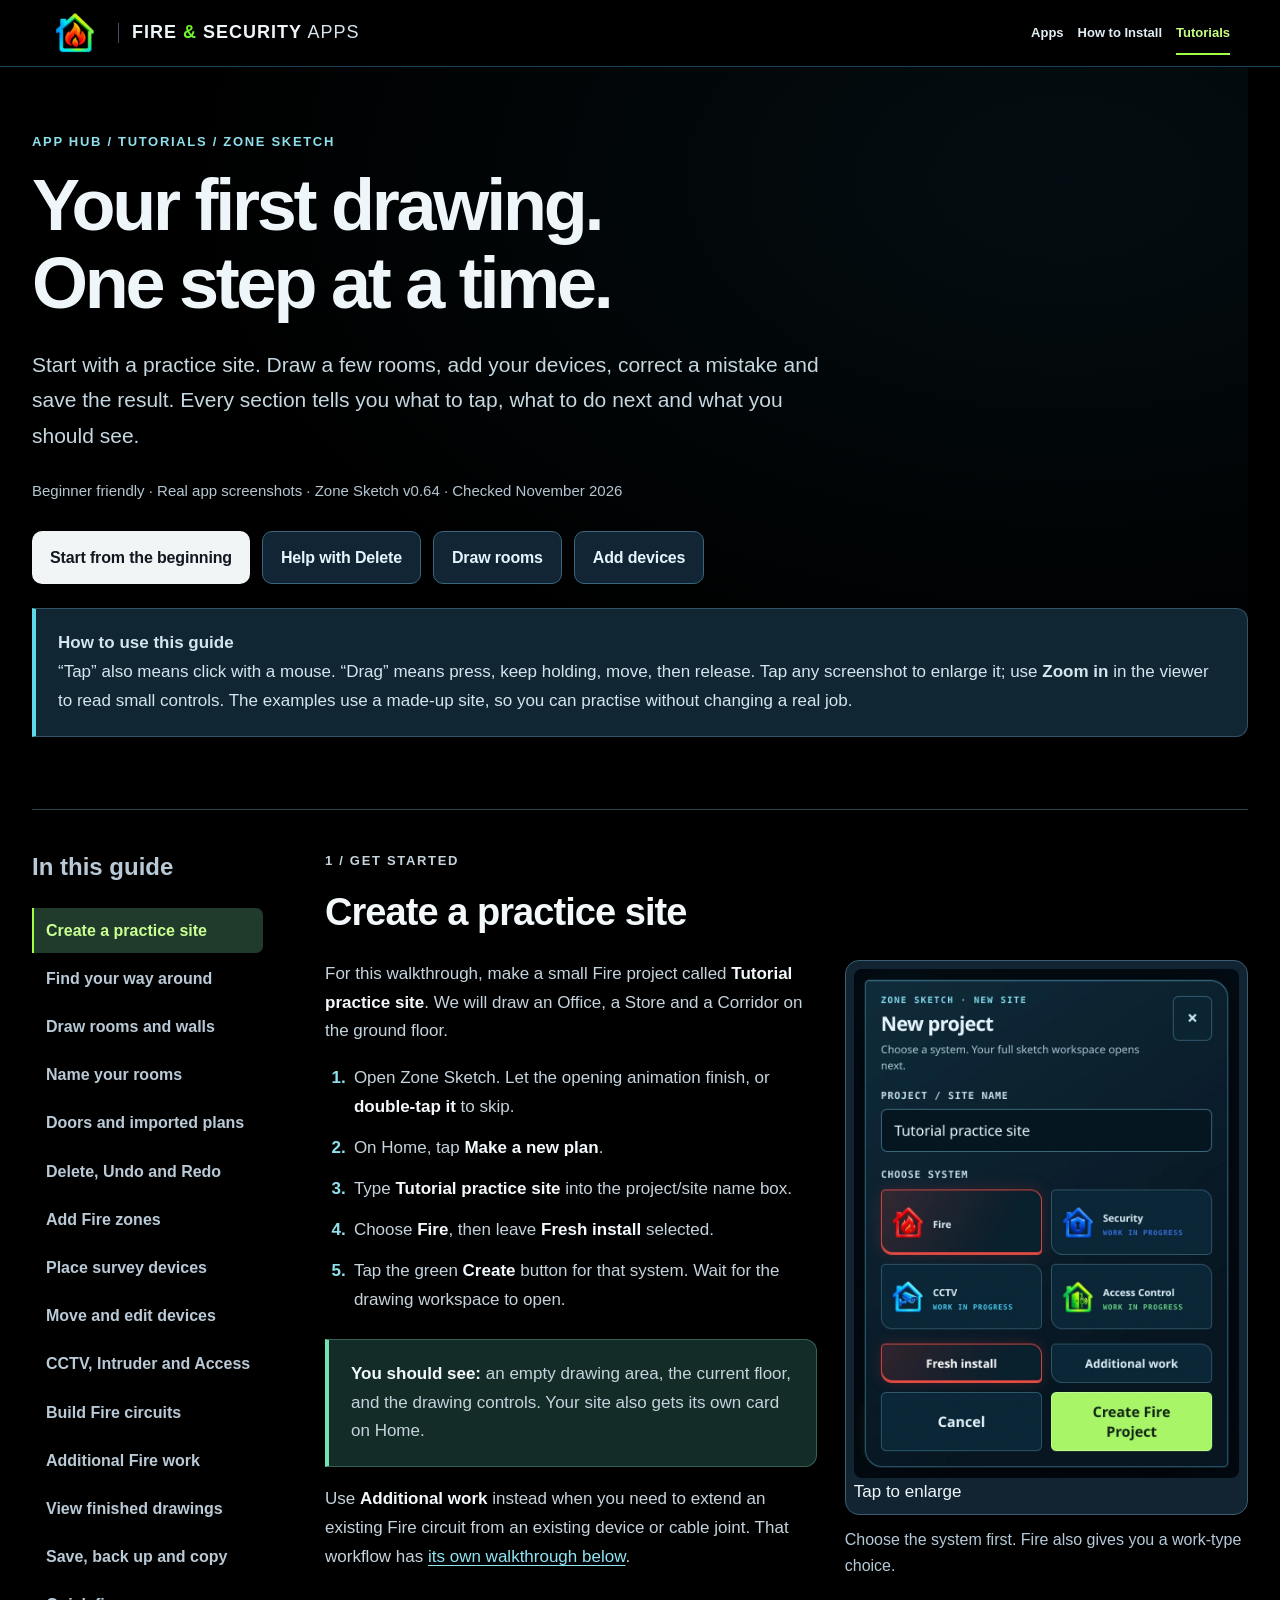
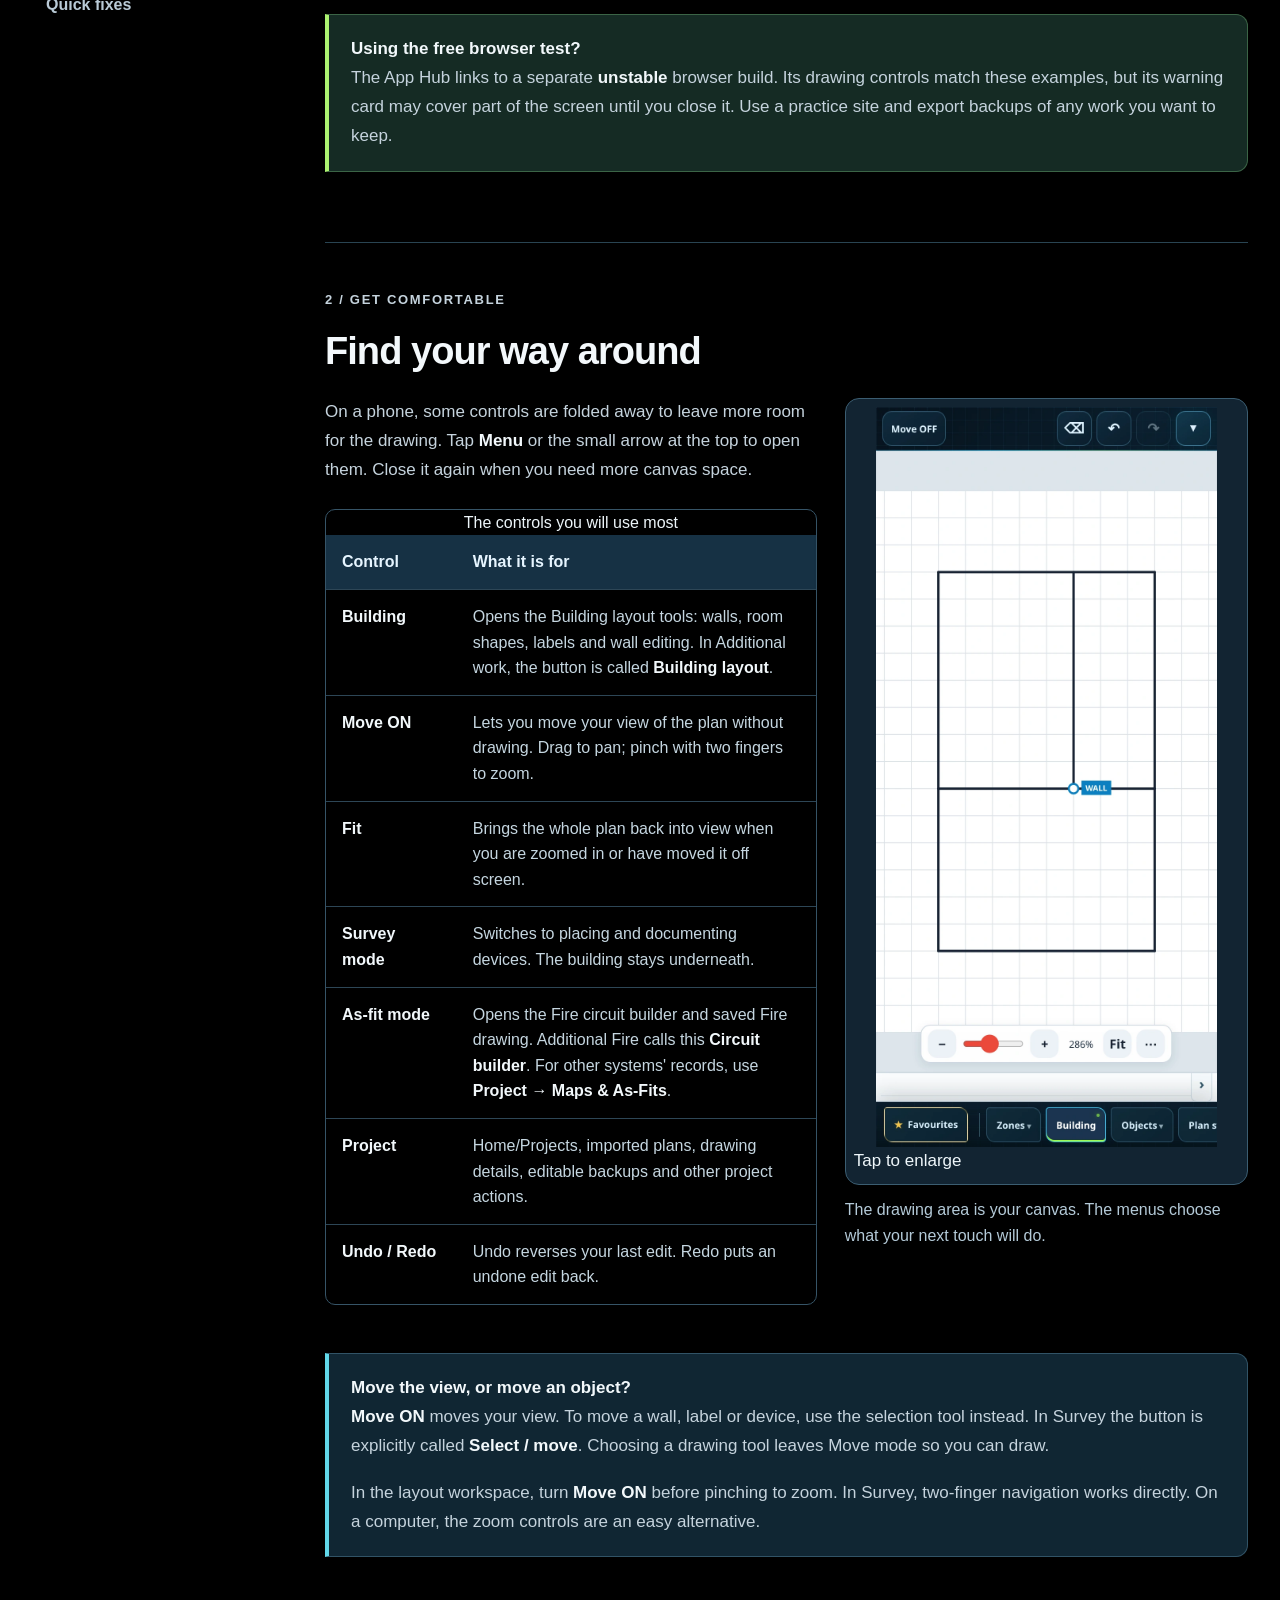
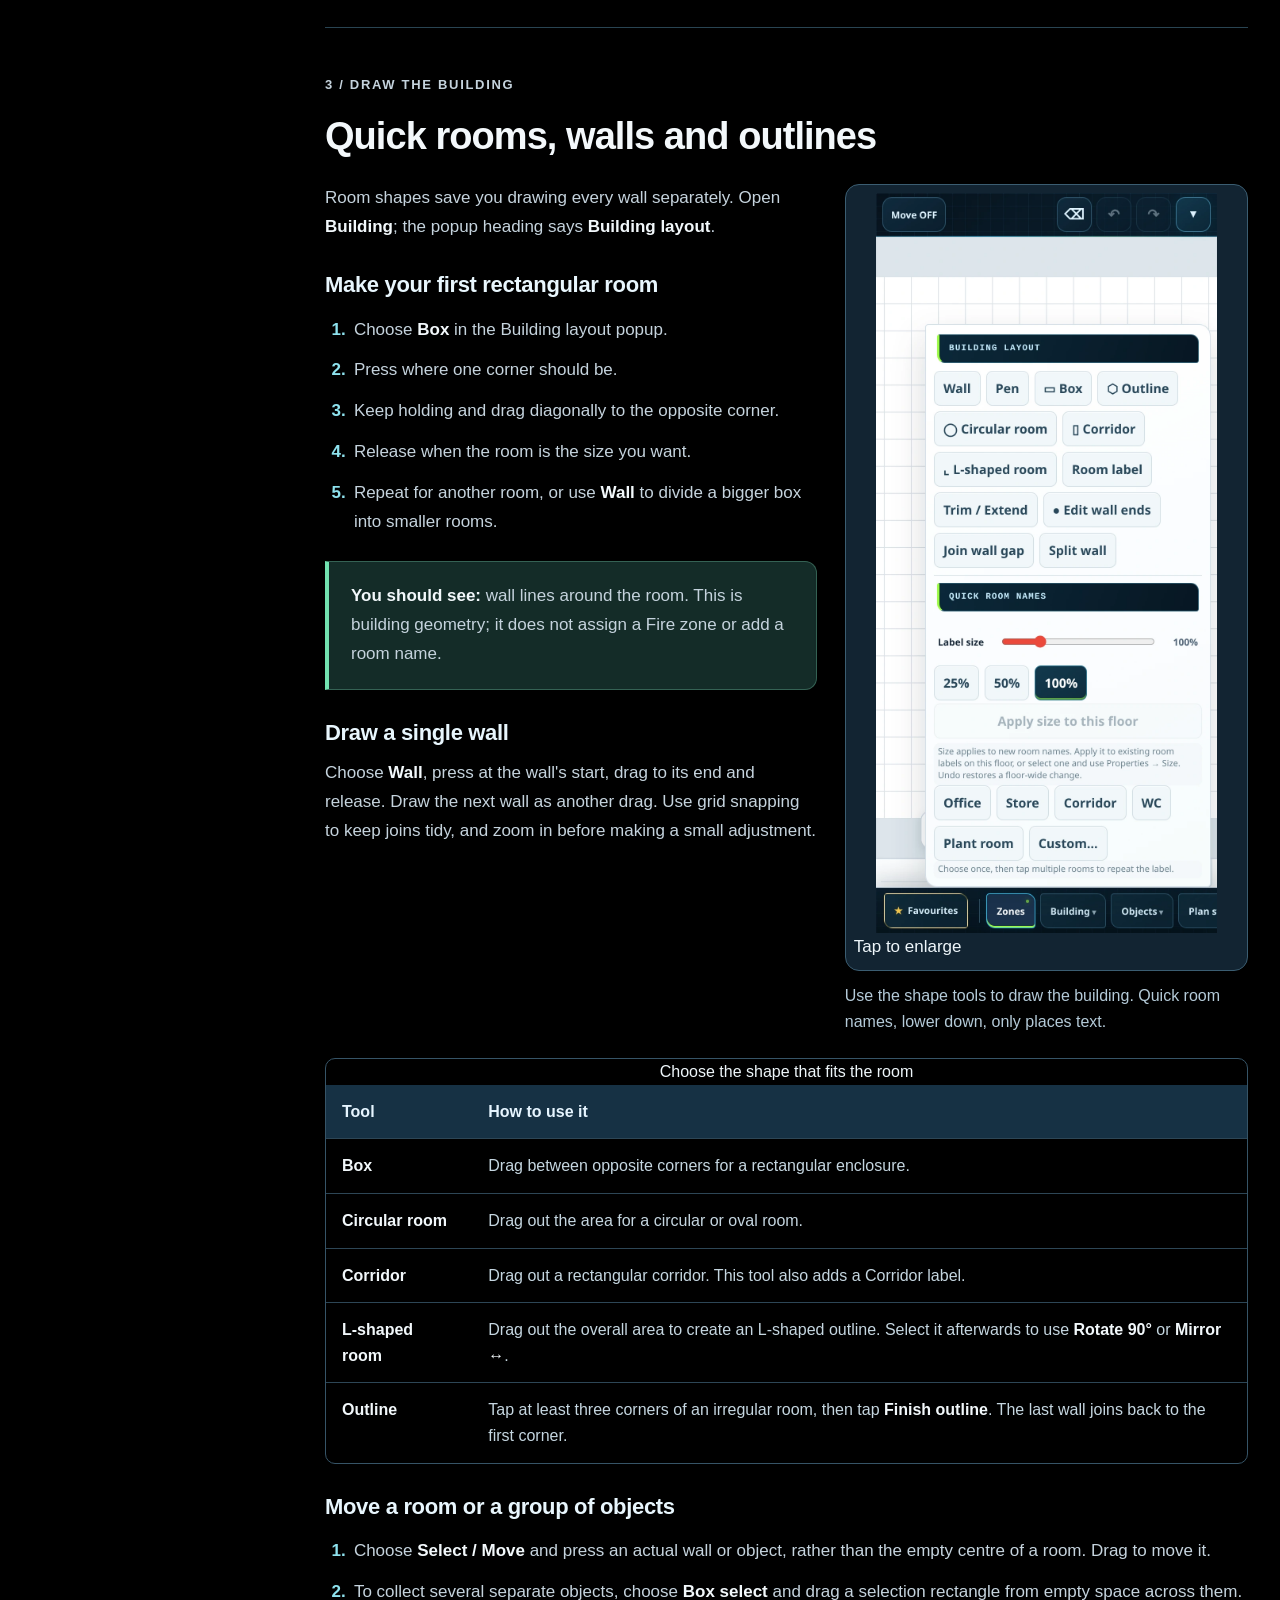
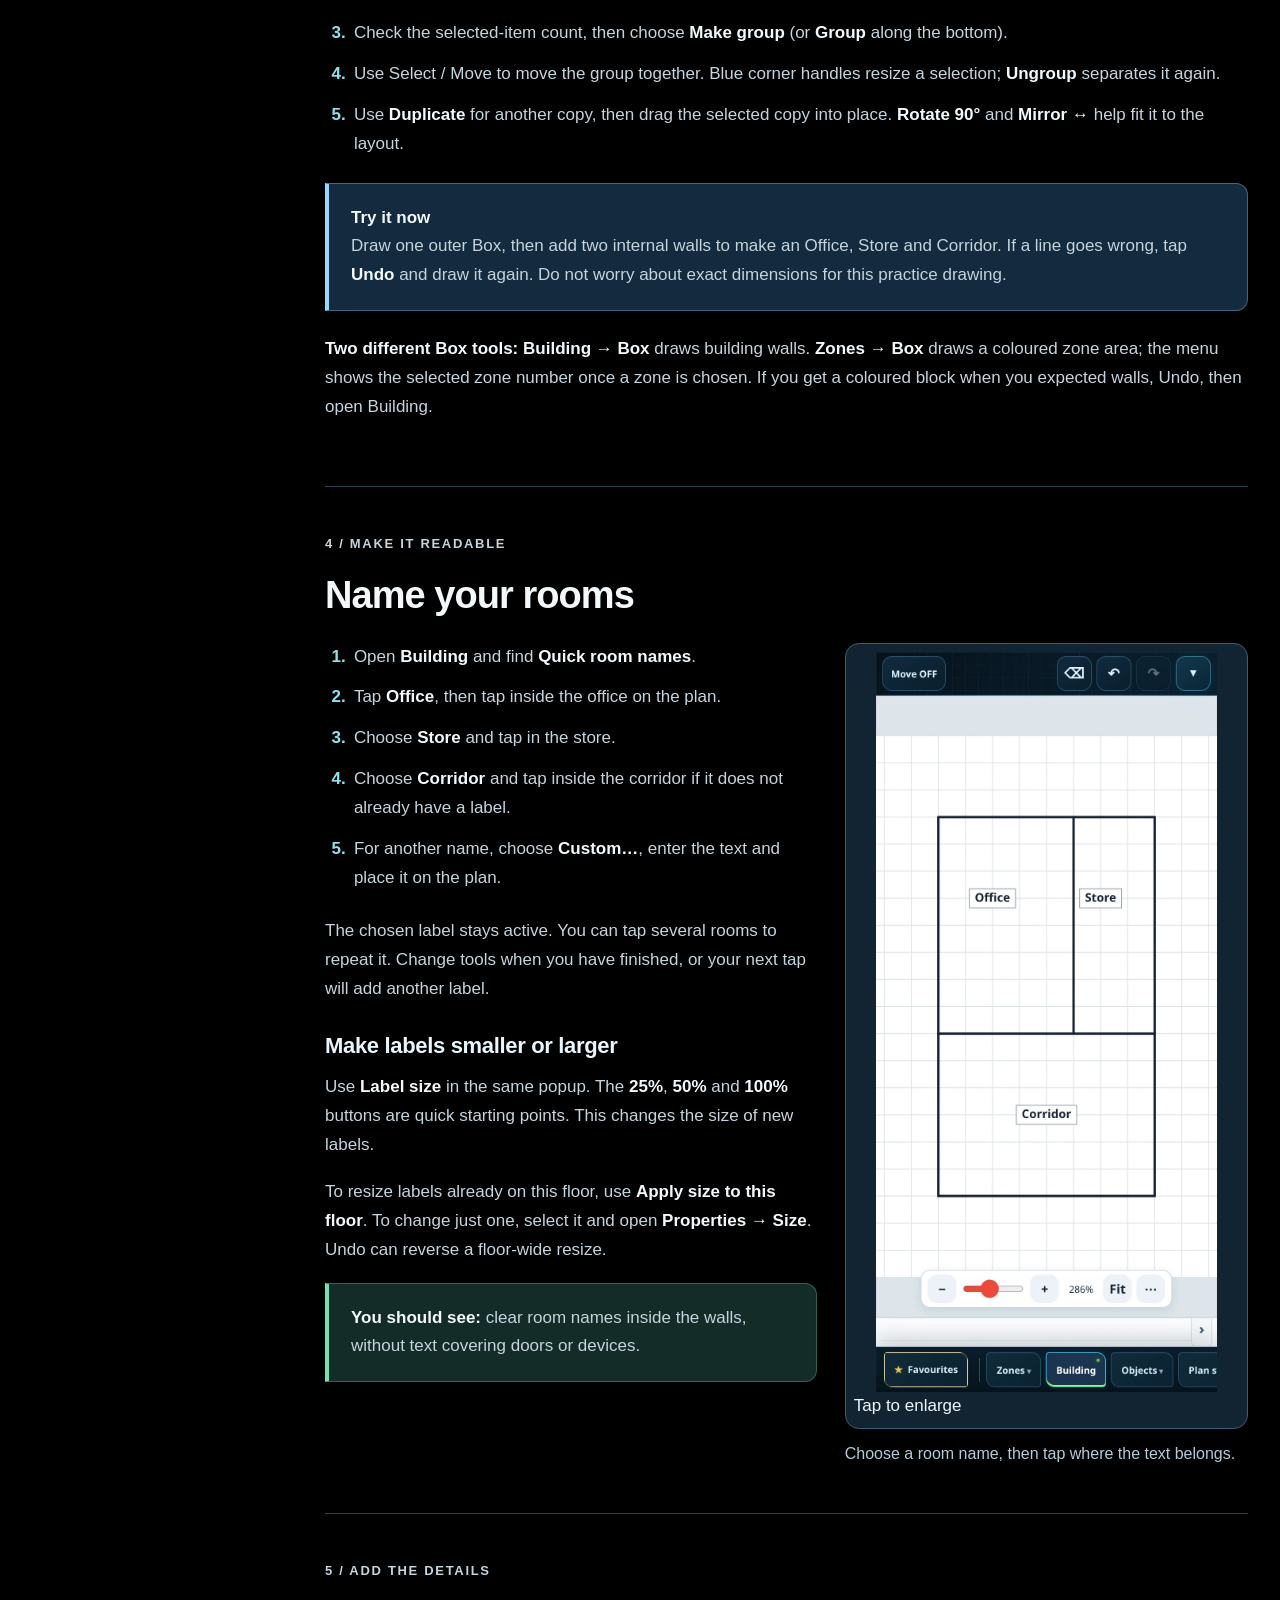
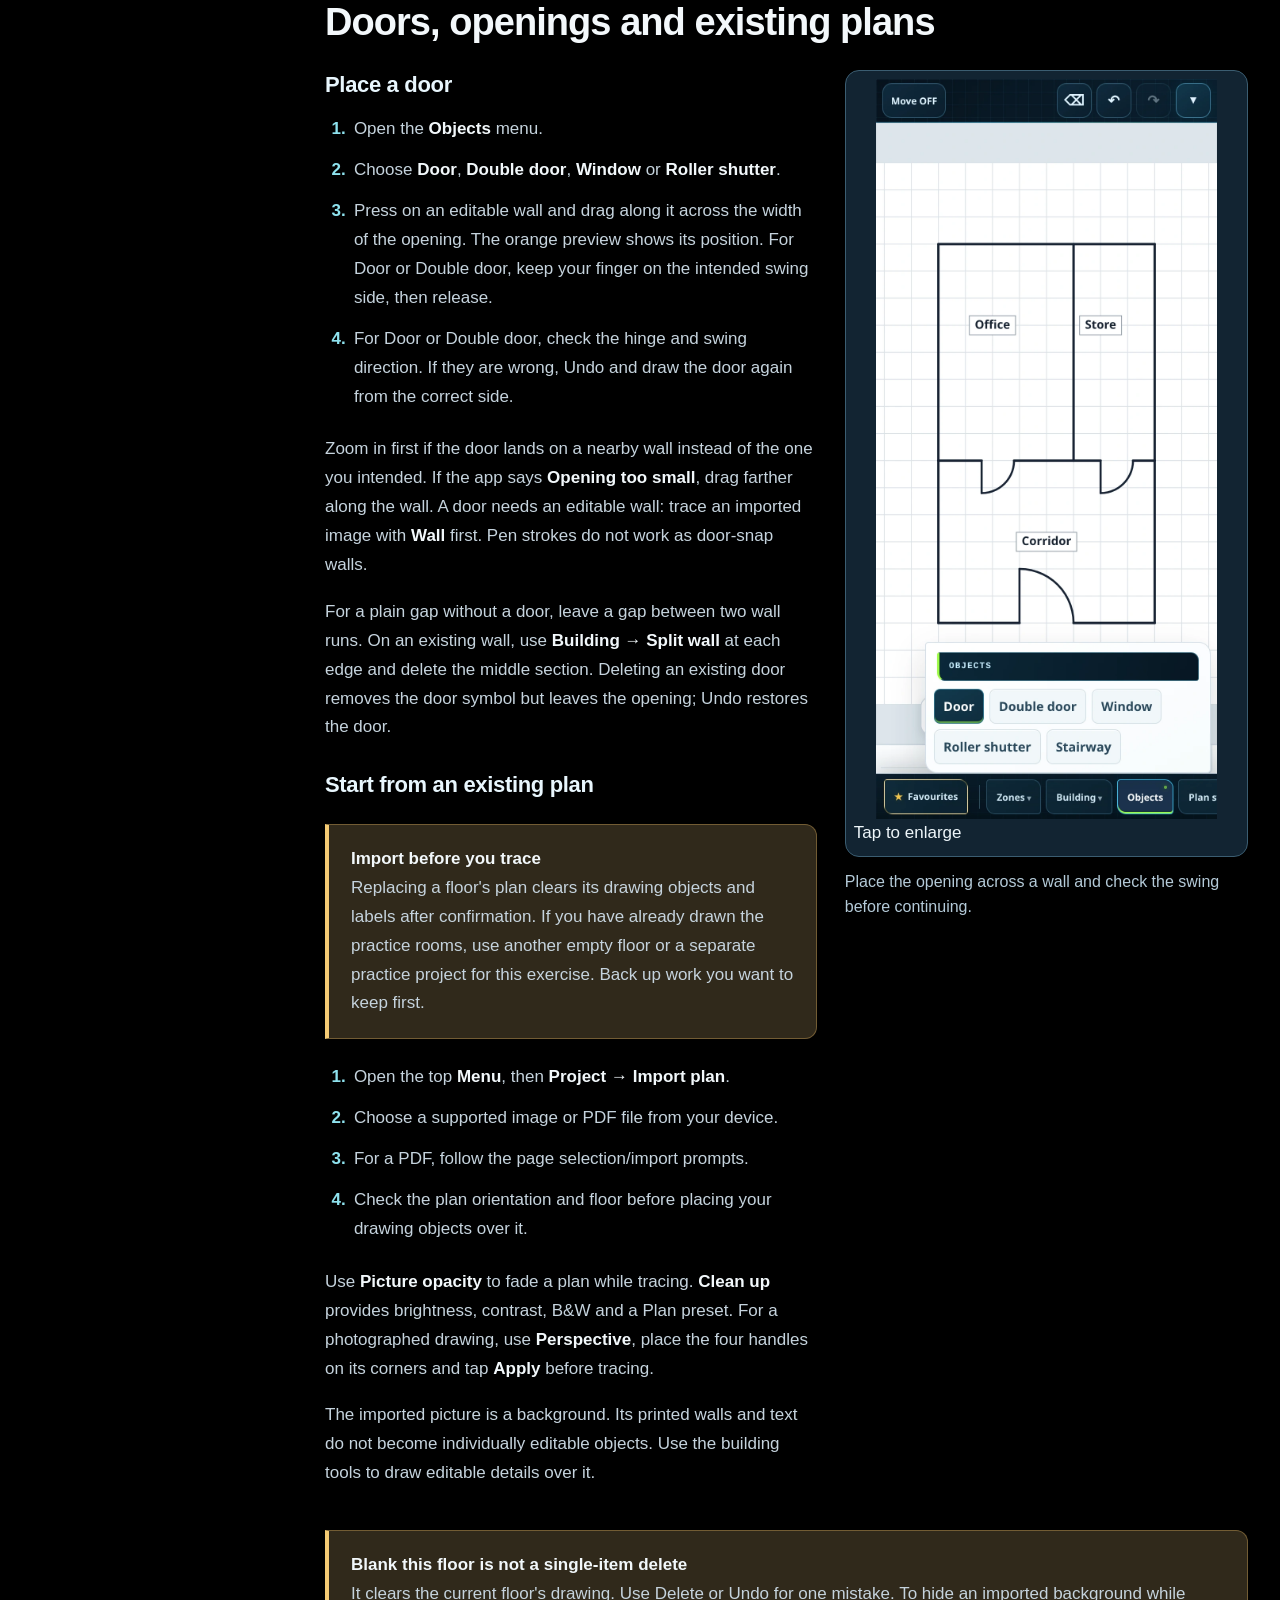
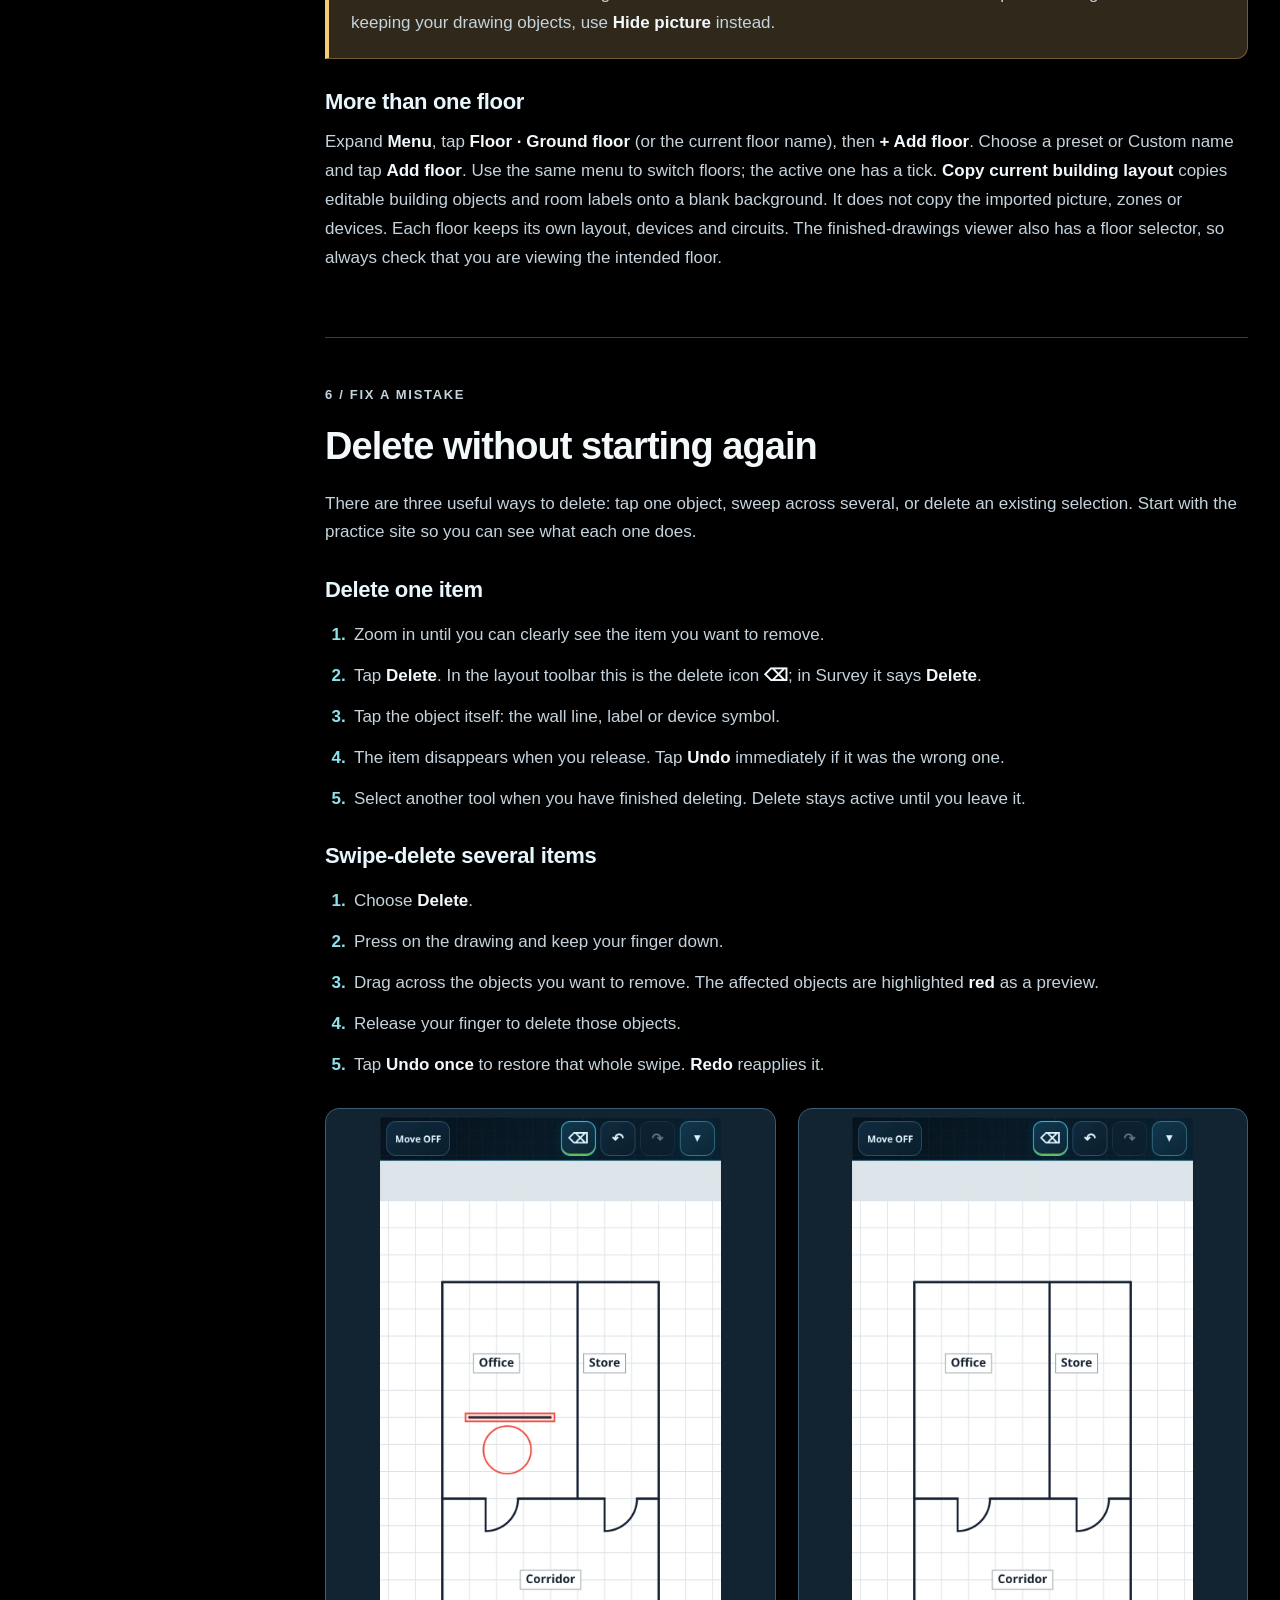
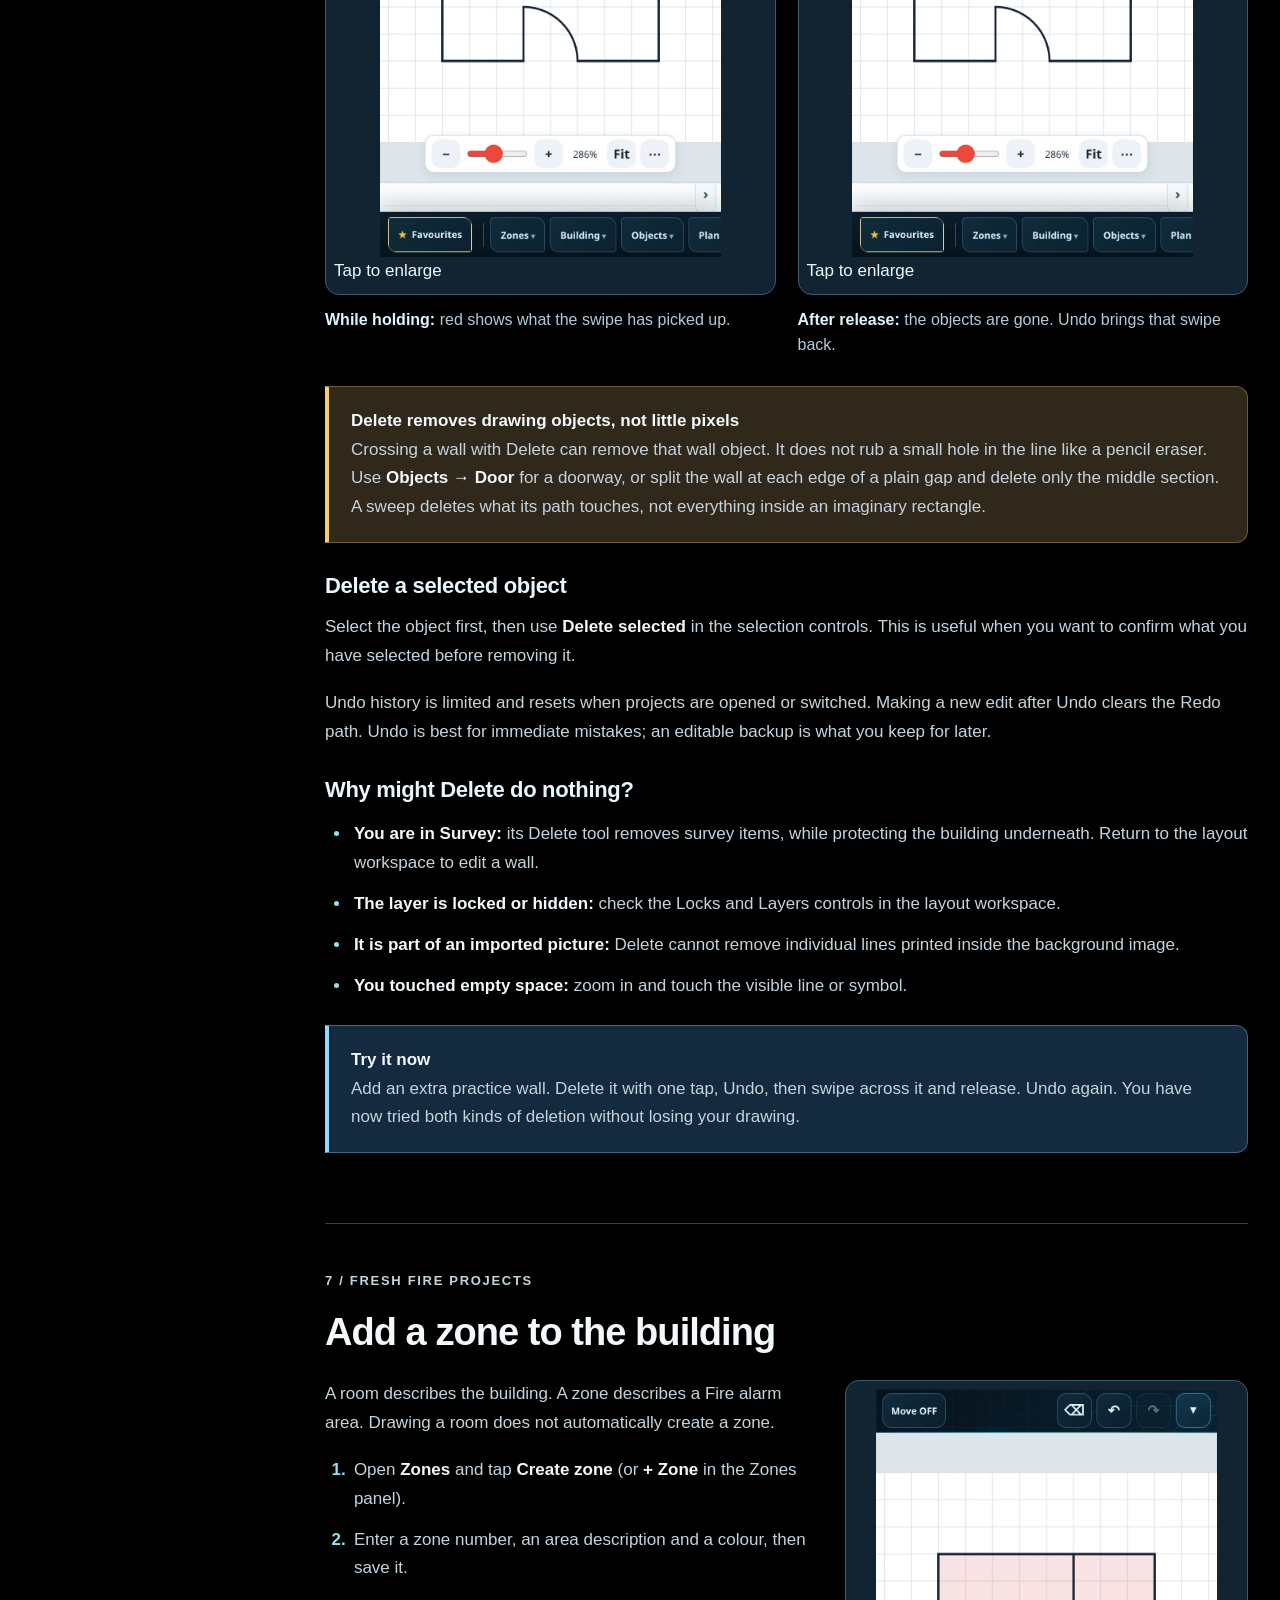
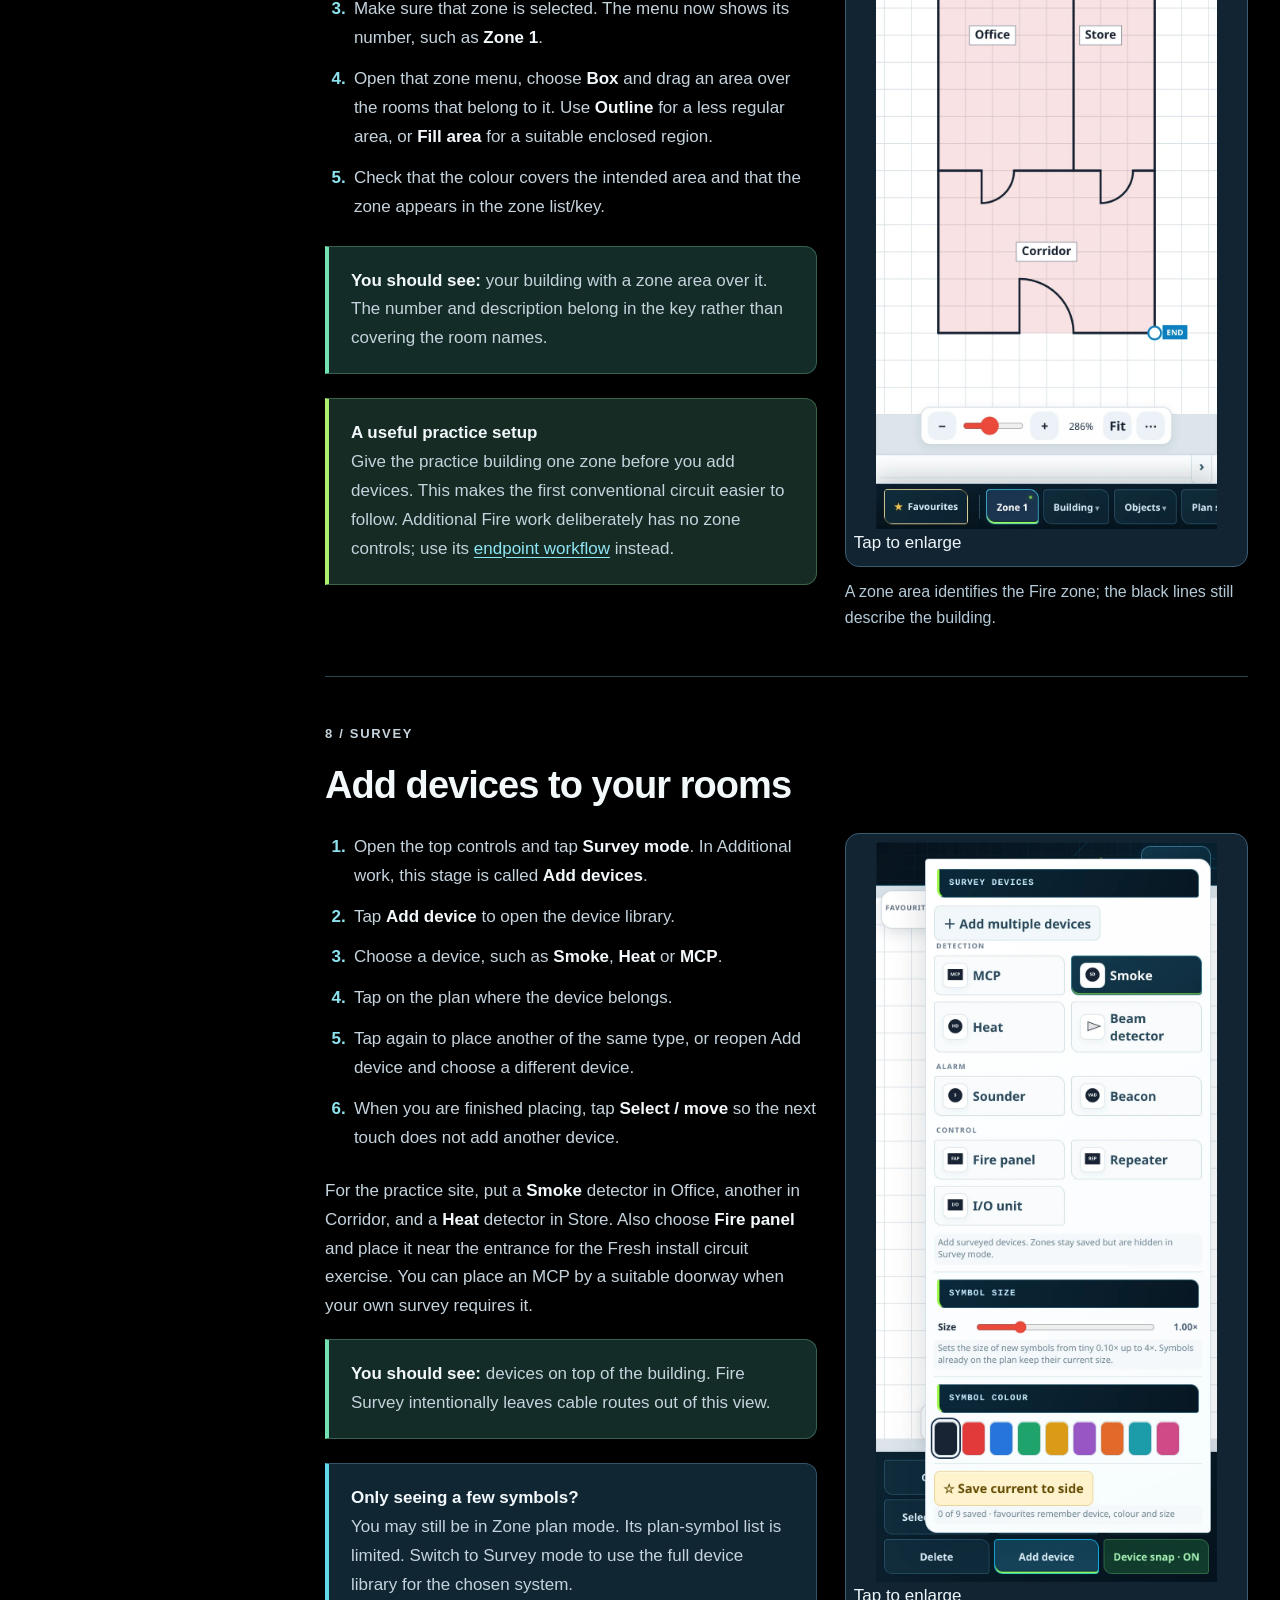
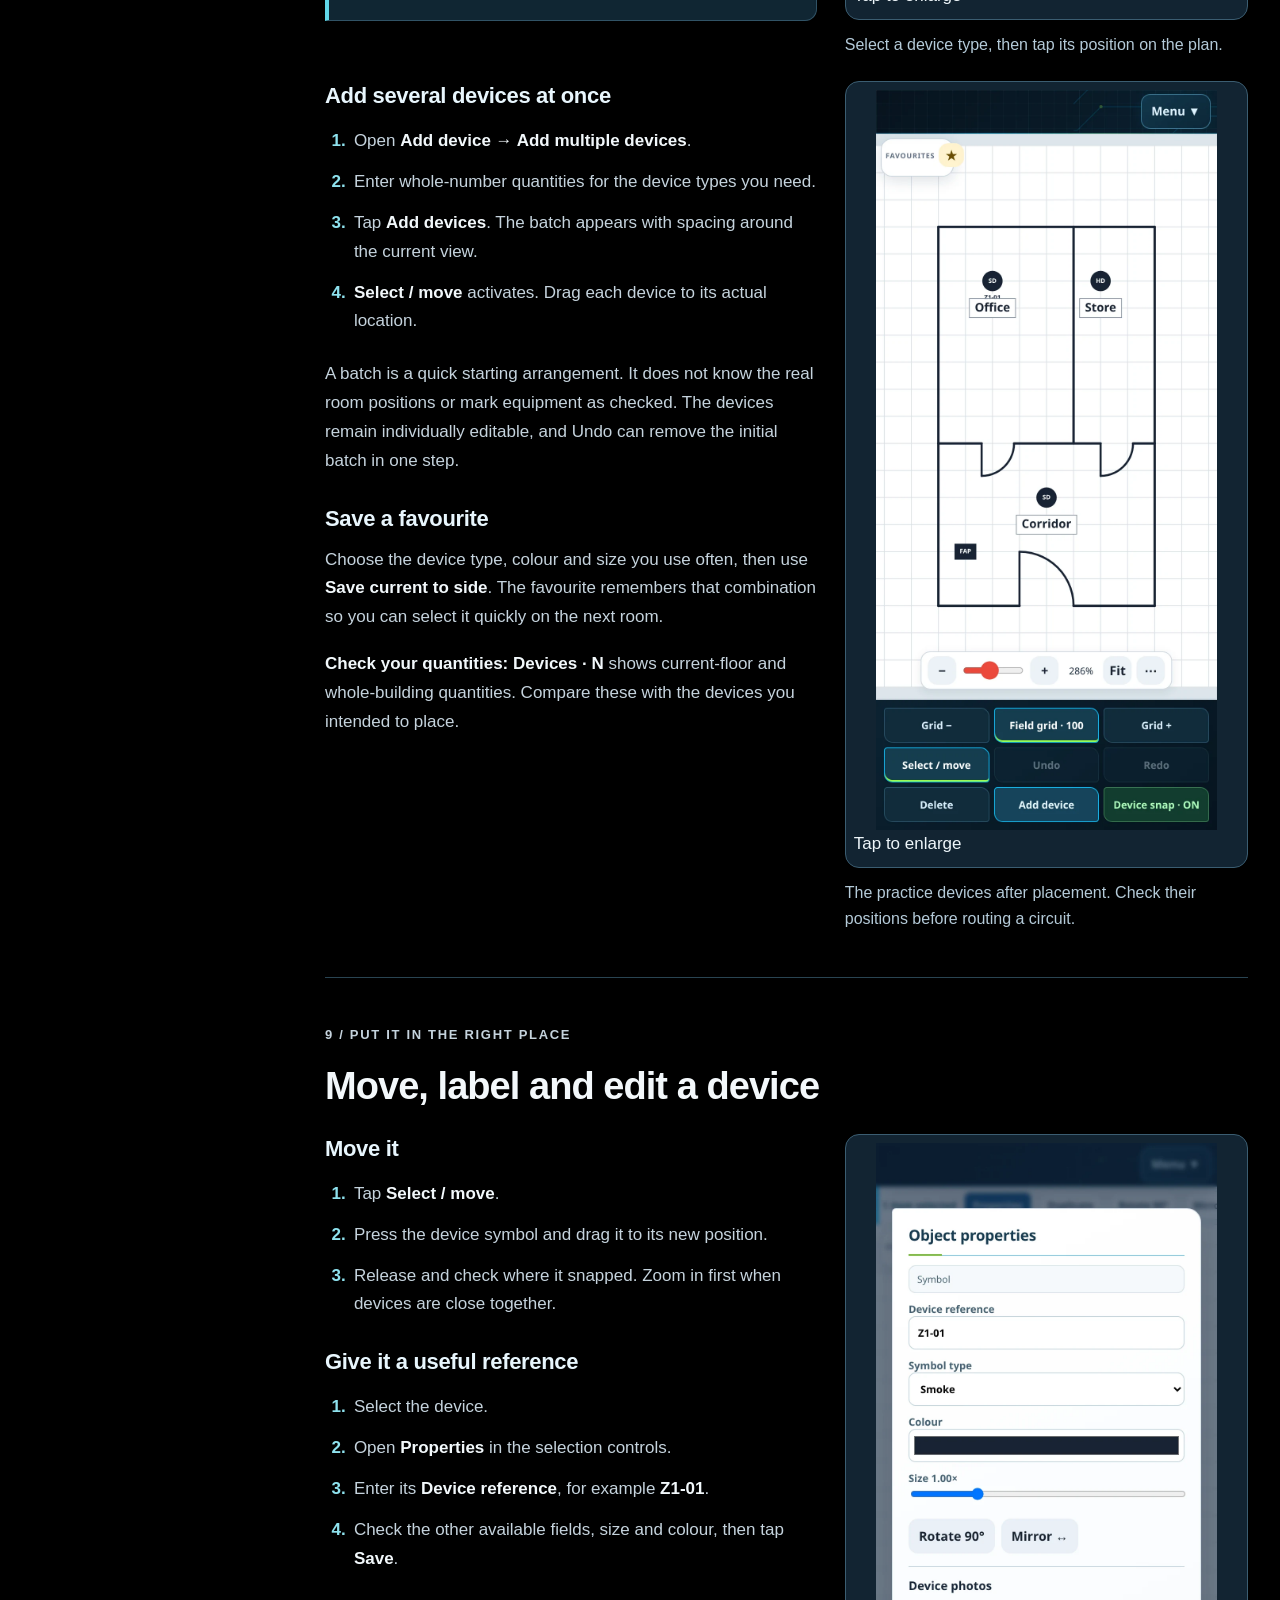
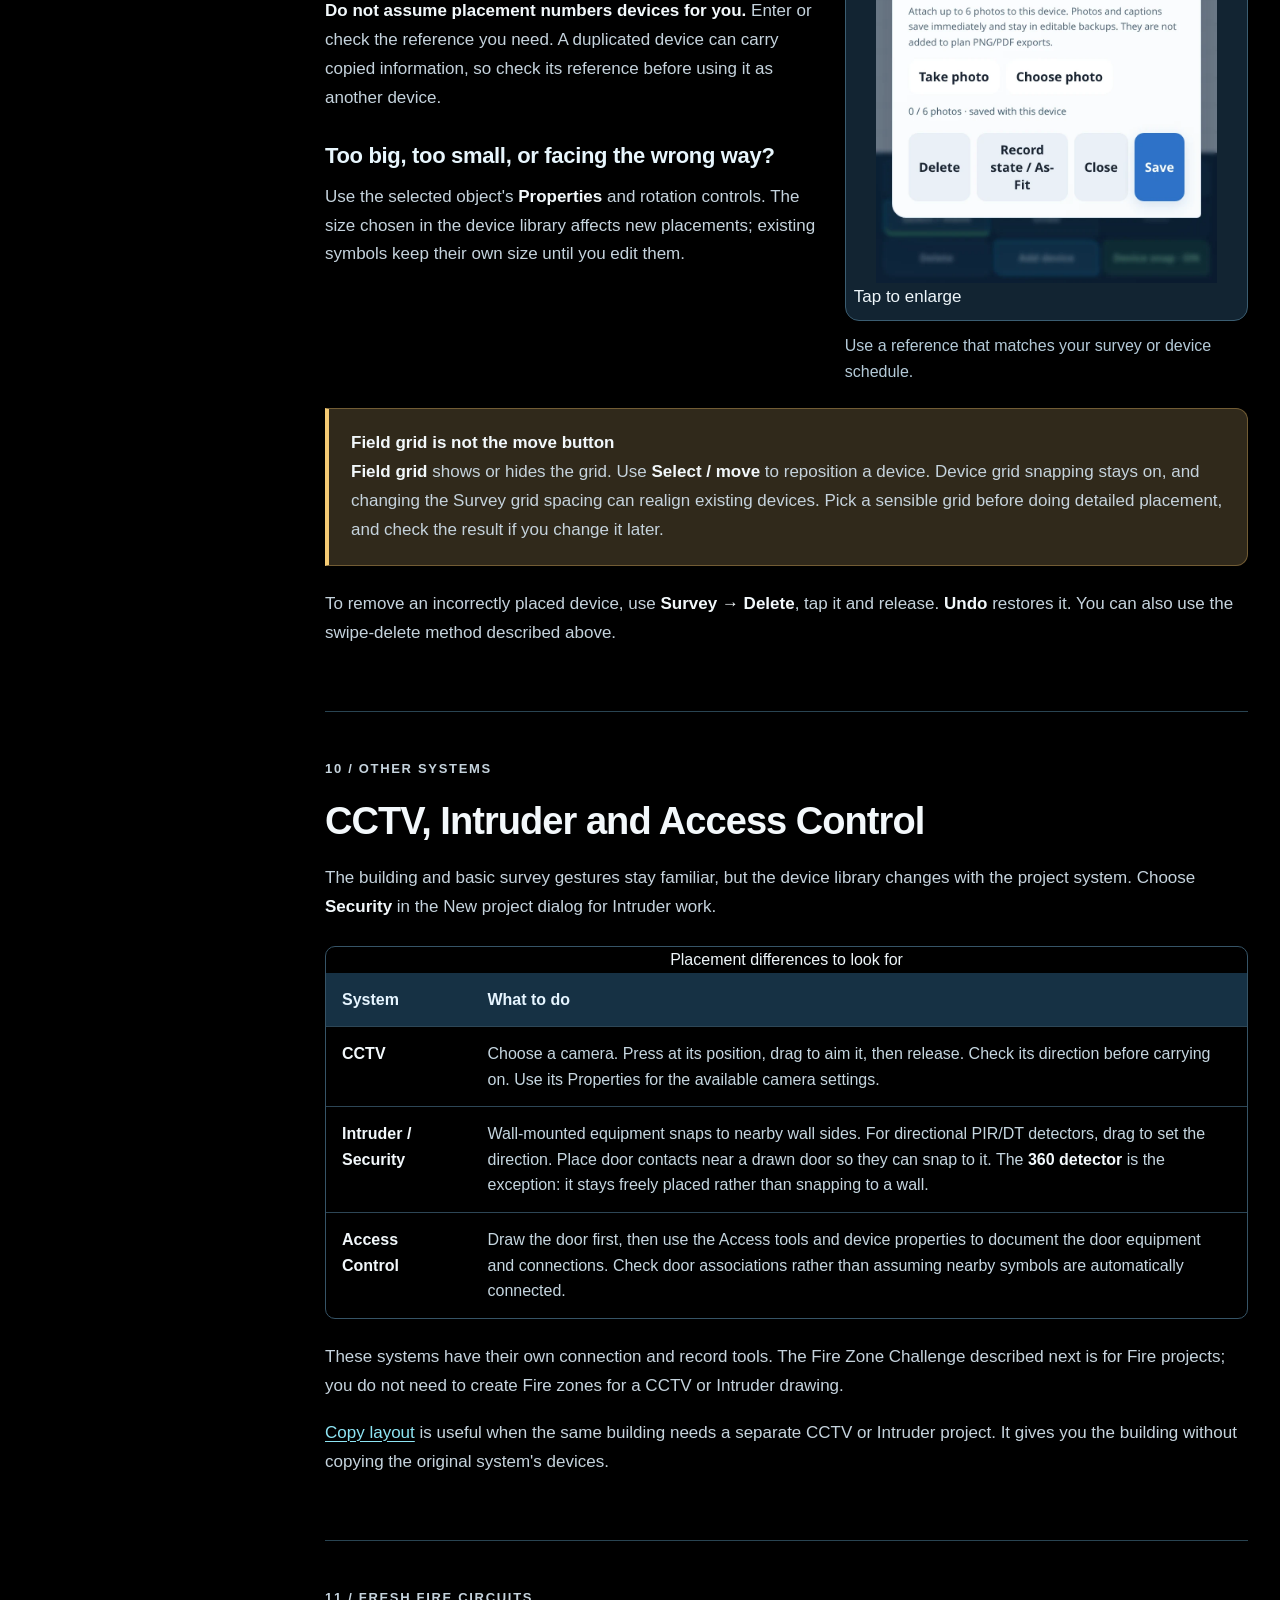
==== tutorials.html @ a6b17099 "Add illustrated Zone Sketch tutorials to App Hub" ====
<!doctype html>
<html lang="en">
<head>
  <meta charset="utf-8">
  <meta name="viewport" content="width=device-width,initial-scale=1,viewport-fit=cover">
  <meta name="theme-color" content="#080d13">
  <meta name="description" content="Learn Zone Sketch one step at a time. Real screenshots explain quick rooms, doors, deleting and undoing, survey devices, circuits, As-fit drawings and backups.">
  <meta property="og:type" content="article">
  <meta property="og:title" content="Zone Sketch tutorials | Fire & Security App Hub">
  <meta property="og:description" content="A practical beginner's guide with real screenshots. Draw a practice site, place devices, correct mistakes and produce your finished drawings.">
  <meta property="og:url" content="https://william2535.github.io/FIRE-SECURITY-APP-PORTAL/tutorials.html">
  <title>Zone Sketch tutorial — Fire & Security App Hub</title>
  <link rel="icon" href="assets/tutorials/zone-sketch-icon.webp">
  <link rel="stylesheet" href="styles.css?v=white-chevron-e8dc15b3">
  <link rel="stylesheet" href="tutorials.css?v=1">
  <script src="tutorials.js?v=1" defer></script>
</head>
<body class="has-tutorials-nav tutorial-page">
<a class="skip" href="#tutorial-main">Skip to tutorial</a>
<header class="site-header">
  <div class="shell header-inner">
    <a class="wordmark" href="index.html" aria-label="Fire and Security Apps home"><img class="header-logo" src="assets/tutorials/zone-sketch-icon.webp" alt=""><span class="brand-label">FIRE <span class="amp">&amp;</span> SECURITY <span class="brand-apps">APPS</span></span></a>
    <nav class="portal-navigation" aria-label="Main navigation"><a href="index.html">Apps</a><a href="index.html#install">How to Install</a><a class="portal-tutorials-link" href="tutorials.html" aria-current="page">Tutorials</a></nav>
  </div>
</header>
<main id="tutorial-main" class="tutorial-shell">
  <header class="tutorial-hero">
    <p class="tutorial-eyebrow">APP HUB / TUTORIALS / ZONE SKETCH</p>
    <h1 class="tutorial-title">Your first drawing.<br>One step at a time.</h1>
    <p class="tutorial-lede">Start with a practice site. Draw a few rooms, add your devices, correct a mistake and save the result. Every section tells you what to tap, what to do next and what you should see.</p>
    <p class="tutorial-meta">Beginner friendly · Real app screenshots · Zone Sketch v0.64 · Checked November 2026</p>
    <div class="tutorial-actions"><a class="btn btn-white" href="#start">Start from the beginning</a><a class="btn btn-outline" href="#delete">Help with Delete</a><a class="btn btn-outline" href="#quick-rooms">Draw rooms</a><a class="btn btn-outline" href="#devices">Add devices</a></div>
    <div class="tutorial-note"><strong>How to use this guide</strong><p>“Tap” also means click with a mouse. “Drag” means press, keep holding, move, then release. Tap any screenshot to enlarge it; use <strong>Zoom in</strong> in the viewer to read small controls. The examples use a made-up site, so you can practise without changing a real job.</p></div>
  </header>
  <details class="tutorial-jump"><summary>Jump to a chapter</summary><nav class="tutorial-toc" aria-label="Jump to a tutorial chapter">
    <a href="#start">1. Create a practice site</a><a href="#controls">2. Find your way around</a><a href="#quick-rooms">3. Draw rooms and walls</a><a href="#room-labels">4. Name your rooms</a><a href="#doors">5. Doors and imported plans</a><a href="#delete">6. Delete, Undo and Redo</a><a href="#zones">7. Add Fire zones</a><a href="#devices">8. Place survey devices</a><a href="#device-edit">9. Move and edit devices</a><a href="#other-systems">10. CCTV, Intruder and Access</a><a href="#circuits">11. Build Fire circuits</a><a href="#additional">12. Additional Fire work</a><a href="#completed">13. View finished drawings</a><a href="#backup">14. Save, back up and copy</a><a href="#troubleshooting">15. Quick fixes</a>
  </nav></details>
  <div class="tutorial-layout">
    <aside class="tutorial-sidebar"><nav class="tutorial-toc" aria-label="Tutorial chapters"><h2>In this guide</h2>
      <a href="#start">Create a practice site</a><a href="#controls">Find your way around</a><a href="#quick-rooms">Draw rooms and walls</a><a href="#room-labels">Name your rooms</a><a href="#doors">Doors and imported plans</a><a href="#delete">Delete, Undo and Redo</a><a href="#zones">Add Fire zones</a><a href="#devices">Place survey devices</a><a href="#device-edit">Move and edit devices</a><a href="#other-systems">CCTV, Intruder and Access</a><a href="#circuits">Build Fire circuits</a><a href="#additional">Additional Fire work</a><a href="#completed">View finished drawings</a><a href="#backup">Save, back up and copy</a><a href="#troubleshooting">Quick fixes</a>
    </nav></aside>
    <article class="tutorial-content" aria-label="Zone Sketch beginner tutorial">
      <section class="tutorial-chapter" id="start">
        <p class="chapter-tag">1 / GET STARTED</p><h2>Create a practice site</h2>
        <div class="lesson-grid"><div class="lesson-copy">
          <p>For this walkthrough, make a small Fire project called <strong>Tutorial practice site</strong>. We will draw an Office, a Store and a Corridor on the ground floor.</p>
          <ol><li>Open Zone Sketch. Let the opening animation finish, or <strong>double-tap it</strong> to skip.</li><li>On Home, tap <strong>Make a new plan</strong>.</li><li>Type <strong>Tutorial practice site</strong> into the project/site name box.</li><li>Choose <strong>Fire</strong>, then leave <strong>Fresh install</strong> selected.</li><li>Tap the green <strong>Create</strong> button for that system. Wait for the drawing workspace to open.</li></ol>
          <p class="check-result"><strong>You should see:</strong> an empty drawing area, the current floor, and the drawing controls. Your site also gets its own card on Home.</p>
          <p>Use <strong>Additional work</strong> instead when you need to extend an existing Fire circuit from an existing device or cable joint. That workflow has <a href="#additional">its own walkthrough below</a>.</p>
        </div><figure class="tutorial-shot"><a class="screenshot-link" href="assets/tutorials/zone-sketch/01-new-project.webp" data-caption="Create a practice Fire project with Fresh install selected."><img src="assets/tutorials/zone-sketch/01-new-project.webp" alt="New project dialog with Tutorial practice site entered and the Fire Fresh install options visible." width="860" height="1136" loading="lazy"><span>Tap to enlarge</span></a><figcaption>Choose the system first. Fire also gives you a work-type choice.</figcaption></figure></div>
        <div class="tutorial-note tip"><strong>Using the free browser test?</strong><p>The App Hub links to a separate <strong>unstable</strong> browser build. Its drawing controls match these examples, but its warning card may cover part of the screen until you close it. Use a practice site and export backups of any work you want to keep.</p></div>
      </section>

      <section class="tutorial-chapter" id="controls">
        <p class="chapter-tag">2 / GET COMFORTABLE</p><h2>Find your way around</h2>
        <div class="lesson-grid"><div class="lesson-copy">
          <p>On a phone, some controls are folded away to leave more room for the drawing. Tap <strong>Menu</strong> or the small arrow at the top to open them. Close it again when you need more canvas space.</p>
          <div class="table-scroll"><table class="reference-table"><caption>The controls you will use most</caption><thead><tr><th>Control</th><th>What it is for</th></tr></thead><tbody>
            <tr><td><strong>Building</strong></td><td>Opens the Building layout tools: walls, room shapes, labels and wall editing. In Additional work, the button is called <strong>Building layout</strong>.</td></tr>
            <tr><td><strong>Move ON</strong></td><td>Lets you move your view of the plan without drawing. Drag to pan; pinch with two fingers to zoom.</td></tr>
            <tr><td><strong>Fit</strong></td><td>Brings the whole plan back into view when you are zoomed in or have moved it off screen.</td></tr>
            <tr><td><strong>Survey mode</strong></td><td>Switches to placing and documenting devices. The building stays underneath.</td></tr>
            <tr><td><strong>As-fit mode</strong></td><td>Opens the Fire circuit builder and saved Fire drawing. Additional Fire calls this <strong>Circuit builder</strong>. For other systems' records, use <strong>Project → Maps &amp; As-Fits</strong>.</td></tr>
            <tr><td><strong>Project</strong></td><td>Home/Projects, imported plans, drawing details, editable backups and other project actions.</td></tr>
            <tr><td><strong>Undo / Redo</strong></td><td>Undo reverses your last edit. Redo puts an undone edit back.</td></tr>
          </tbody></table></div>
        </div><figure class="tutorial-shot"><a class="screenshot-link" href="assets/tutorials/zone-sketch/03-quick-rooms.webp" data-caption="The practice layout in the drawing workspace. Expand Menu when you need the top controls."><img src="assets/tutorials/zone-sketch/03-quick-rooms.webp" alt="Zone Sketch drawing workspace showing the practice building and drawing controls." width="860" height="1864" loading="lazy"><span>Tap to enlarge</span></a><figcaption>The drawing area is your canvas. The menus choose what your next touch will do.</figcaption></figure></div>
        <div class="tutorial-note"><strong>Move the view, or move an object?</strong><p><strong>Move ON</strong> moves your view. To move a wall, label or device, use the selection tool instead. In Survey the button is explicitly called <strong>Select / move</strong>. Choosing a drawing tool leaves Move mode so you can draw.</p><p>In the layout workspace, turn <strong>Move ON</strong> before pinching to zoom. In Survey, two-finger navigation works directly. On a computer, the zoom controls are an easy alternative.</p></div>
      </section>

      <section class="tutorial-chapter" id="quick-rooms">
        <p class="chapter-tag">3 / DRAW THE BUILDING</p><h2>Quick rooms, walls and outlines</h2>
        <div class="lesson-grid"><div class="lesson-copy">
          <p>Room shapes save you drawing every wall separately. Open <strong>Building</strong>; the popup heading says <strong>Building layout</strong>.</p>
          <h3>Make your first rectangular room</h3><ol><li>Choose <strong>Box</strong> in the Building layout popup.</li><li>Press where one corner should be.</li><li>Keep holding and drag diagonally to the opposite corner.</li><li>Release when the room is the size you want.</li><li>Repeat for another room, or use <strong>Wall</strong> to divide a bigger box into smaller rooms.</li></ol>
          <p class="check-result"><strong>You should see:</strong> wall lines around the room. This is building geometry; it does not assign a Fire zone or add a room name.</p>
          <h3>Draw a single wall</h3><p>Choose <strong>Wall</strong>, press at the wall's start, drag to its end and release. Draw the next wall as another drag. Use grid snapping to keep joins tidy, and zoom in before making a small adjustment.</p>
        </div><figure class="tutorial-shot"><a class="screenshot-link" href="assets/tutorials/zone-sketch/02-workspace.webp" data-caption="Building layout contains Box, Outline, Circular room, Corridor and L-shaped room, followed by Quick room names."><img src="assets/tutorials/zone-sketch/02-workspace.webp" alt="Building layout menu showing room shape tools and the separate Quick room names section." width="860" height="1864" loading="lazy"><span>Tap to enlarge</span></a><figcaption>Use the shape tools to draw the building. Quick room names, lower down, only places text.</figcaption></figure></div>
        <div class="table-scroll"><table class="reference-table"><caption>Choose the shape that fits the room</caption><thead><tr><th>Tool</th><th>How to use it</th></tr></thead><tbody>
          <tr><td><strong>Box</strong></td><td>Drag between opposite corners for a rectangular enclosure.</td></tr>
          <tr><td><strong>Circular room</strong></td><td>Drag out the area for a circular or oval room.</td></tr>
          <tr><td><strong>Corridor</strong></td><td>Drag out a rectangular corridor. This tool also adds a Corridor label.</td></tr>
          <tr><td><strong>L-shaped room</strong></td><td>Drag out the overall area to create an L-shaped outline. Select it afterwards to use <strong>Rotate 90°</strong> or <strong>Mirror ↔</strong>.</td></tr>
          <tr><td><strong>Outline</strong></td><td>Tap at least three corners of an irregular room, then tap <strong>Finish outline</strong>. The last wall joins back to the first corner.</td></tr>
        </tbody></table></div>
        <h3>Move a room or a group of objects</h3><ol><li>Choose <strong>Select / Move</strong> and press an actual wall or object, rather than the empty centre of a room. Drag to move it.</li><li>To collect several separate objects, choose <strong>Box select</strong> and drag a selection rectangle from empty space across them.</li><li>Check the selected-item count, then choose <strong>Make group</strong> (or <strong>Group</strong> along the bottom).</li><li>Use Select / Move to move the group together. Blue corner handles resize a selection; <strong>Ungroup</strong> separates it again.</li><li>Use <strong>Duplicate</strong> for another copy, then drag the selected copy into place. <strong>Rotate 90°</strong> and <strong>Mirror ↔</strong> help fit it to the layout.</li></ol>
        <div class="practice-task"><strong>Try it now</strong><p>Draw one outer Box, then add two internal walls to make an Office, Store and Corridor. If a line goes wrong, tap <strong>Undo</strong> and draw it again. Do not worry about exact dimensions for this practice drawing.</p></div>
        <p><strong>Two different Box tools:</strong> <strong>Building → Box</strong> draws building walls. <strong>Zones → Box</strong> draws a coloured zone area; the menu shows the selected zone number once a zone is chosen. If you get a coloured block when you expected walls, Undo, then open Building.</p>
      </section>

      <section class="tutorial-chapter" id="room-labels">
        <p class="chapter-tag">4 / MAKE IT READABLE</p><h2>Name your rooms</h2>
        <div class="lesson-grid"><div class="lesson-copy">
          <ol><li>Open <strong>Building</strong> and find <strong>Quick room names</strong>.</li><li>Tap <strong>Office</strong>, then tap inside the office on the plan.</li><li>Choose <strong>Store</strong> and tap in the store.</li><li>Choose <strong>Corridor</strong> and tap inside the corridor if it does not already have a label.</li><li>For another name, choose <strong>Custom…</strong>, enter the text and place it on the plan.</li></ol>
          <p>The chosen label stays active. You can tap several rooms to repeat it. Change tools when you have finished, or your next tap will add another label.</p>
          <h3>Make labels smaller or larger</h3><p>Use <strong>Label size</strong> in the same popup. The <strong>25%</strong>, <strong>50%</strong> and <strong>100%</strong> buttons are quick starting points. This changes the size of new labels.</p><p>To resize labels already on this floor, use <strong>Apply size to this floor</strong>. To change just one, select it and open <strong>Properties → Size</strong>. Undo can reverse a floor-wide resize.</p>
          <p class="check-result"><strong>You should see:</strong> clear room names inside the walls, without text covering doors or devices.</p>
        </div><figure class="tutorial-shot"><a class="screenshot-link" href="assets/tutorials/zone-sketch/04-room-labels.webp" data-caption="Office, Store and Corridor labels placed on the practice building."><img src="assets/tutorials/zone-sketch/04-room-labels.webp" alt="Practice building with readable Office, Store and Corridor room names." width="860" height="1864" loading="lazy"><span>Tap to enlarge</span></a><figcaption>Choose a room name, then tap where the text belongs.</figcaption></figure></div>
      </section>

      <section class="tutorial-chapter" id="doors">
        <p class="chapter-tag">5 / ADD THE DETAILS</p><h2>Doors, openings and existing plans</h2>
        <div class="lesson-grid"><div class="lesson-copy">
          <h3>Place a door</h3><ol><li>Open the <strong>Objects</strong> menu.</li><li>Choose <strong>Door</strong>, <strong>Double door</strong>, <strong>Window</strong> or <strong>Roller shutter</strong>.</li><li>Press on an editable wall and drag along it across the width of the opening. The orange preview shows its position. For Door or Double door, keep your finger on the intended swing side, then release.</li><li>For Door or Double door, check the hinge and swing direction. If they are wrong, Undo and draw the door again from the correct side.</li></ol><p>Zoom in first if the door lands on a nearby wall instead of the one you intended. If the app says <strong>Opening too small</strong>, drag farther along the wall. A door needs an editable wall: trace an imported image with <strong>Wall</strong> first. Pen strokes do not work as door-snap walls.</p>
          <p>For a plain gap without a door, leave a gap between two wall runs. On an existing wall, use <strong>Building → Split wall</strong> at each edge and delete the middle section. Deleting an existing door removes the door symbol but leaves the opening; Undo restores the door.</p>
          <h3>Start from an existing plan</h3><div class="tutorial-note warning"><strong>Import before you trace</strong><p>Replacing a floor's plan clears its drawing objects and labels after confirmation. If you have already drawn the practice rooms, use another empty floor or a separate practice project for this exercise. Back up work you want to keep first.</p></div><ol><li>Open the top <strong>Menu</strong>, then <strong>Project → Import plan</strong>.</li><li>Choose a supported image or PDF file from your device.</li><li>For a PDF, follow the page selection/import prompts.</li><li>Check the plan orientation and floor before placing your drawing objects over it.</li></ol><p>Use <strong>Picture opacity</strong> to fade a plan while tracing. <strong>Clean up</strong> provides brightness, contrast, B&amp;W and a Plan preset. For a photographed drawing, use <strong>Perspective</strong>, place the four handles on its corners and tap <strong>Apply</strong> before tracing.</p><p>The imported picture is a background. Its printed walls and text do not become individually editable objects. Use the building tools to draw editable details over it.</p>
        </div><figure class="tutorial-shot"><a class="screenshot-link" href="assets/tutorials/zone-sketch/05-doors.webp" data-caption="Door and opening controls beside the practice building."><img src="assets/tutorials/zone-sketch/05-doors.webp" alt="Zone Sketch door tools and doorways placed on the practice layout." width="860" height="1864" loading="lazy"><span>Tap to enlarge</span></a><figcaption>Place the opening across a wall and check the swing before continuing.</figcaption></figure></div>
        <div class="tutorial-note warning"><strong>Blank this floor is not a single-item delete</strong><p>It clears the current floor's drawing. Use Delete or Undo for one mistake. To hide an imported background while keeping your drawing objects, use <strong>Hide picture</strong> instead.</p></div>
        <h3>More than one floor</h3><p>Expand <strong>Menu</strong>, tap <strong>Floor · Ground floor</strong> (or the current floor name), then <strong>+ Add floor</strong>. Choose a preset or Custom name and tap <strong>Add floor</strong>. Use the same menu to switch floors; the active one has a tick. <strong>Copy current building layout</strong> copies editable building objects and room labels onto a blank background. It does not copy the imported picture, zones or devices. Each floor keeps its own layout, devices and circuits. The finished-drawings viewer also has a floor selector, so always check that you are viewing the intended floor.</p>
      </section>

      <section class="tutorial-chapter" id="delete">
        <p class="chapter-tag">6 / FIX A MISTAKE</p><h2>Delete without starting again</h2>
        <p>There are three useful ways to delete: tap one object, sweep across several, or delete an existing selection. Start with the practice site so you can see what each one does.</p>
        <h3>Delete one item</h3><ol><li>Zoom in until you can clearly see the item you want to remove.</li><li>Tap <strong>Delete</strong>. In the layout toolbar this is the delete icon <strong>⌫</strong>; in Survey it says <strong>Delete</strong>.</li><li>Tap the object itself: the wall line, label or device symbol.</li><li>The item disappears when you release. Tap <strong>Undo</strong> immediately if it was the wrong one.</li><li>Select another tool when you have finished deleting. Delete stays active until you leave it.</li></ol>
        <h3>Swipe-delete several items</h3><ol><li>Choose <strong>Delete</strong>.</li><li>Press on the drawing and keep your finger down.</li><li>Drag across the objects you want to remove. The affected objects are highlighted <strong>red</strong> as a preview.</li><li>Release your finger to delete those objects.</li><li>Tap <strong>Undo once</strong> to restore that whole swipe. <strong>Redo</strong> reapplies it.</li></ol>
        <div class="shot-pair">
          <figure class="tutorial-shot"><a class="screenshot-link" href="assets/tutorials/zone-sketch/06-delete-before.webp" data-caption="While the delete swipe is held, affected objects show a red preview. Releasing commits the deletion."><img src="assets/tutorials/zone-sketch/06-delete-before.webp" alt="Red highlighted objects during a held swipe-delete gesture, before release." width="860" height="1864" loading="lazy"><span>Tap to enlarge</span></a><figcaption><strong>While holding:</strong> red shows what the swipe has picked up.</figcaption></figure>
          <figure class="tutorial-shot"><a class="screenshot-link" href="assets/tutorials/zone-sketch/07-delete-after.webp" data-caption="After releasing the delete swipe, the affected objects are removed. Undo restores the swipe in one step."><img src="assets/tutorials/zone-sketch/07-delete-after.webp" alt="Practice drawing after the highlighted items have been deleted, with Undo available." width="860" height="1864" loading="lazy"><span>Tap to enlarge</span></a><figcaption><strong>After release:</strong> the objects are gone. Undo brings that swipe back.</figcaption></figure>
        </div>
        <div class="tutorial-note warning"><strong>Delete removes drawing objects, not little pixels</strong><p>Crossing a wall with Delete can remove that wall object. It does not rub a small hole in the line like a pencil eraser. Use <strong>Objects → Door</strong> for a doorway, or split the wall at each edge of a plain gap and delete only the middle section. A sweep deletes what its path touches, not everything inside an imaginary rectangle.</p></div>
        <h3>Delete a selected object</h3><p>Select the object first, then use <strong>Delete selected</strong> in the selection controls. This is useful when you want to confirm what you have selected before removing it.</p>
        <p>Undo history is limited and resets when projects are opened or switched. Making a new edit after Undo clears the Redo path. Undo is best for immediate mistakes; an editable backup is what you keep for later.</p>
        <h3>Why might Delete do nothing?</h3><ul><li><strong>You are in Survey:</strong> its Delete tool removes survey items, while protecting the building underneath. Return to the layout workspace to edit a wall.</li><li><strong>The layer is locked or hidden:</strong> check the Locks and Layers controls in the layout workspace.</li><li><strong>It is part of an imported picture:</strong> Delete cannot remove individual lines printed inside the background image.</li><li><strong>You touched empty space:</strong> zoom in and touch the visible line or symbol.</li></ul>
        <div class="practice-task"><strong>Try it now</strong><p>Add an extra practice wall. Delete it with one tap, Undo, then swipe across it and release. Undo again. You have now tried both kinds of deletion without losing your drawing.</p></div>
      </section>

      <section class="tutorial-chapter" id="zones">
        <p class="chapter-tag">7 / FRESH FIRE PROJECTS</p><h2>Add a zone to the building</h2>
        <div class="lesson-grid"><div class="lesson-copy"><p>A room describes the building. A zone describes a Fire alarm area. Drawing a room does not automatically create a zone.</p>
        <ol><li>Open <strong>Zones</strong> and tap <strong>Create zone</strong> (or <strong>+ Zone</strong> in the Zones panel).</li><li>Enter a zone number, an area description and a colour, then save it.</li><li>Make sure that zone is selected. The menu now shows its number, such as <strong>Zone 1</strong>.</li><li>Open that zone menu, choose <strong>Box</strong> and drag an area over the rooms that belong to it. Use <strong>Outline</strong> for a less regular area, or <strong>Fill area</strong> for a suitable enclosed region.</li><li>Check that the colour covers the intended area and that the zone appears in the zone list/key.</li></ol>
        <p class="check-result"><strong>You should see:</strong> your building with a zone area over it. The number and description belong in the key rather than covering the room names.</p>
        <div class="tutorial-note tip"><strong>A useful practice setup</strong><p>Give the practice building one zone before you add devices. This makes the first conventional circuit easier to follow. Additional Fire work deliberately has no zone controls; use its <a href="#additional">endpoint workflow</a> instead.</p></div>
        </div><figure class="tutorial-shot"><a class="screenshot-link" href="assets/tutorials/zone-sketch/14-zone.webp" data-caption="Zone 1 covers the practice building. Walls and room labels remain separate from the coloured zone area."><img src="assets/tutorials/zone-sketch/14-zone.webp" alt="Practice building with a coloured Zone 1 area and its zone list entry." width="860" height="1864" loading="lazy"><span>Tap to enlarge</span></a><figcaption>A zone area identifies the Fire zone; the black lines still describe the building.</figcaption></figure></div>
      </section>

      <section class="tutorial-chapter" id="devices">
        <p class="chapter-tag">8 / SURVEY</p><h2>Add devices to your rooms</h2>
        <div class="lesson-grid"><div class="lesson-copy">
          <ol><li>Open the top controls and tap <strong>Survey mode</strong>. In Additional work, this stage is called <strong>Add devices</strong>.</li><li>Tap <strong>Add device</strong> to open the device library.</li><li>Choose a device, such as <strong>Smoke</strong>, <strong>Heat</strong> or <strong>MCP</strong>.</li><li>Tap on the plan where the device belongs.</li><li>Tap again to place another of the same type, or reopen Add device and choose a different device.</li><li>When you are finished placing, tap <strong>Select / move</strong> so the next touch does not add another device.</li></ol>
          <p>For the practice site, put a <strong>Smoke</strong> detector in Office, another in Corridor, and a <strong>Heat</strong> detector in Store. Also choose <strong>Fire panel</strong> and place it near the entrance for the Fresh install circuit exercise. You can place an MCP by a suitable doorway when your own survey requires it.</p>
          <p class="check-result"><strong>You should see:</strong> devices on top of the building. Fire Survey intentionally leaves cable routes out of this view.</p>
          <div class="tutorial-note"><strong>Only seeing a few symbols?</strong><p>You may still be in Zone plan mode. Its plan-symbol list is limited. Switch to Survey mode to use the full device library for the chosen system.</p></div>
        </div><figure class="tutorial-shot"><a class="screenshot-link" href="assets/tutorials/zone-sketch/08-devices.webp" data-caption="Survey mode uses Add device to place equipment on the building layout."><img src="assets/tutorials/zone-sketch/08-devices.webp" alt="Survey device library and equipment on the practice building." width="860" height="1864" loading="lazy"><span>Tap to enlarge</span></a><figcaption>Select a device type, then tap its position on the plan.</figcaption></figure></div>
        <div class="lesson-grid"><div class="lesson-copy"><h3>Add several devices at once</h3><ol><li>Open <strong>Add device → Add multiple devices</strong>.</li><li>Enter whole-number quantities for the device types you need.</li><li>Tap <strong>Add devices</strong>. The batch appears with spacing around the current view.</li><li><strong>Select / move</strong> activates. Drag each device to its actual location.</li></ol><p>A batch is a quick starting arrangement. It does not know the real room positions or mark equipment as checked. The devices remain individually editable, and Undo can remove the initial batch in one step.</p>
        <h3>Save a favourite</h3><p>Choose the device type, colour and size you use often, then use <strong>Save current to side</strong>. The favourite remembers that combination so you can select it quickly on the next room.</p>
        <p><strong>Check your quantities:</strong> <strong>Devices · N</strong> shows current-floor and whole-building quantities. Compare these with the devices you intended to place.</p></div><figure class="tutorial-shot"><a class="screenshot-link" href="assets/tutorials/zone-sketch/08-device-placement.webp" data-caption="After placement, the practice site has a Panel, two Smoke detectors and one Heat detector. Devices were placed individually for this example."><img src="assets/tutorials/zone-sketch/08-device-placement.webp" alt="Practice building with a Panel near the entrance, Smoke detectors in Office and Corridor, and a Heat detector in Store." width="860" height="1864" loading="lazy"><span>Tap to enlarge</span></a><figcaption>The practice devices after placement. Check their positions before routing a circuit.</figcaption></figure></div>
      </section>

      <section class="tutorial-chapter" id="device-edit">
        <p class="chapter-tag">9 / PUT IT IN THE RIGHT PLACE</p><h2>Move, label and edit a device</h2>
        <div class="lesson-grid"><div class="lesson-copy">
          <h3>Move it</h3><ol><li>Tap <strong>Select / move</strong>.</li><li>Press the device symbol and drag it to its new position.</li><li>Release and check where it snapped. Zoom in first when devices are close together.</li></ol>
          <h3>Give it a useful reference</h3><ol><li>Select the device.</li><li>Open <strong>Properties</strong> in the selection controls.</li><li>Enter its <strong>Device reference</strong>, for example <strong>Z1-01</strong>.</li><li>Check the other available fields, size and colour, then tap <strong>Save</strong>.</li></ol>
          <p><strong>Do not assume placement numbers devices for you.</strong> Enter or check the reference you need. A duplicated device can carry copied information, so check its reference before using it as another device.</p>
          <h3>Too big, too small, or facing the wrong way?</h3><p>Use the selected object's <strong>Properties</strong> and rotation controls. The size chosen in the device library affects new placements; existing symbols keep their own size until you edit them.</p>
        </div><figure class="tutorial-shot"><a class="screenshot-link" href="assets/tutorials/zone-sketch/09-device-properties.webp" data-caption="Select a device and open Properties to enter its reference and edit its appearance."><img src="assets/tutorials/zone-sketch/09-device-properties.webp" alt="Device Properties dialog with reference, size and other editable fields." width="860" height="1864" loading="lazy"><span>Tap to enlarge</span></a><figcaption>Use a reference that matches your survey or device schedule.</figcaption></figure></div>
        <div class="tutorial-note warning"><strong>Field grid is not the move button</strong><p><strong>Field grid</strong> shows or hides the grid. Use <strong>Select / move</strong> to reposition a device. Device grid snapping stays on, and changing the Survey grid spacing can realign existing devices. Pick a sensible grid before doing detailed placement, and check the result if you change it later.</p></div>
        <p>To remove an incorrectly placed device, use <strong>Survey → Delete</strong>, tap it and release. <strong>Undo</strong> restores it. You can also use the swipe-delete method described above.</p>
      </section>

      <section class="tutorial-chapter" id="other-systems">
        <p class="chapter-tag">10 / OTHER SYSTEMS</p><h2>CCTV, Intruder and Access Control</h2>
        <p>The building and basic survey gestures stay familiar, but the device library changes with the project system. Choose <strong>Security</strong> in the New project dialog for Intruder work.</p>
        <div class="table-scroll"><table class="reference-table"><caption>Placement differences to look for</caption><thead><tr><th>System</th><th>What to do</th></tr></thead><tbody>
          <tr><td><strong>CCTV</strong></td><td>Choose a camera. Press at its position, drag to aim it, then release. Check its direction before carrying on. Use its Properties for the available camera settings.</td></tr>
          <tr><td><strong>Intruder / Security</strong></td><td>Wall-mounted equipment snaps to nearby wall sides. For directional PIR/DT detectors, drag to set the direction. Place door contacts near a drawn door so they can snap to it. The <strong>360 detector</strong> is the exception: it stays freely placed rather than snapping to a wall.</td></tr>
          <tr><td><strong>Access Control</strong></td><td>Draw the door first, then use the Access tools and device properties to document the door equipment and connections. Check door associations rather than assuming nearby symbols are automatically connected.</td></tr>
        </tbody></table></div>
        <p>These systems have their own connection and record tools. The Fire Zone Challenge described next is for Fire projects; you do not need to create Fire zones for a CCTV or Intruder drawing.</p>
        <p><a href="#backup">Copy layout</a> is useful when the same building needs a separate CCTV or Intruder project. It gives you the building without copying the original system's devices.</p>
      </section>

      <section class="tutorial-chapter" id="circuits">
        <p class="chapter-tag">11 / FRESH FIRE CIRCUITS</p><h2>Connect the devices and make an As-fit</h2>
        <p>Finish the building and place the Survey devices first. For this exercise, place <strong>Fire panel</strong> in Survey mode near the entrance. It appears as <strong>FAP</strong> in the circuit builder.</p>
        <div class="lesson-grid"><div class="lesson-copy">
          <h3>Choose what you are building</h3><ol><li>Open <strong>As-fit mode</strong> from the top controls.</li><li>Check the selected floor.</li><li>For a conventional zone, use <strong>Zone Challenge</strong> and choose its zone colour.</li><li>For an addressable loop, choose <strong>Highlight a loop</strong>. Tap devices, or sweep across them, to highlight the devices for that loop.</li><li>When the intended devices are highlighted, choose <strong>Build highlighted loop</strong>.</li></ol>
          <p>Only highlight the devices that belong in the circuit you are drawing. If a device is missing, go back to the plan and check its floor, Survey placement and zone where applicable.</p>
        </div><figure class="tutorial-shot"><a class="screenshot-link" href="assets/tutorials/zone-sketch/10-circuit-setup.webp" data-caption="Fire circuit setup: choose a conventional zone or highlight the devices in an addressable loop."><img src="assets/tutorials/zone-sketch/10-circuit-setup.webp" alt="Fire circuit builder setup and surveyed devices ready for routing." width="860" height="1864" loading="lazy"><span>Tap to enlarge</span></a><figcaption>Choose the circuit's devices before drawing its cable.</figcaption></figure></div>
        <div class="lesson-grid"><div class="lesson-copy">
          <h3>Draw the route</h3><ol><li>Start from the highlighted starting point at the panel.</li><li>Press and drag the cable path towards the next intended device. Follow the builder's highlighted route tip and guidance.</li><li>Pass through the devices in the order you need. Check the connected/remaining progress as you go.</li><li>For an <strong>addressable loop</strong>, finish by returning to the panel. A <strong>conventional zone</strong> completes after its required devices have been connected; it does not need an invented return to the panel.</li><li>When completion is shown, tap <strong>Keep circuit ✓</strong>.</li><li>Build any other required circuits, then use <strong>Complete circuits → As-Fit</strong> to produce the drawing.</li></ol>
          <p>Use <strong>Undo leg</strong> to back up a routing step. <strong>Reset circuit</strong> starts that run again. Use the route-edit pencil for an existing route and confirm the edit with <strong>Done</strong>. Read the builder's progress before considering the circuit finished.</p>
        </div><figure class="tutorial-shot"><a class="screenshot-link" href="assets/tutorials/zone-sketch/11-circuit-route.webp" data-caption="A routed Fire circuit on the practice layout. The builder reports connected devices and completion."><img src="assets/tutorials/zone-sketch/11-circuit-route.webp" alt="Practice Fire circuit with cable routed between the panel and surveyed devices." width="860" height="1864" loading="lazy"><span>Tap to enlarge</span></a><figcaption>The cable must reach the actual devices, not just pass near them.</figcaption></figure></div>
        <div class="tutorial-note"><strong>A crossing is not a cable joint</strong><p>In conventional or Additional work routing, use <strong>Bridge ON</strong> for an intentional permitted crossover. The route editor also has a Bridge control. Ordinary crossings do not connect cables together. The clean As-fit output leaves temporary bridge editing marks and selection handles out of the finished drawing.</p></div>
      </section>

      <section class="tutorial-chapter" id="additional">
        <p class="chapter-tag">12 / EXTEND AN EXISTING FIRE CIRCUIT</p><h2>Additional work: start and return points</h2>
        <p>Choose <strong>Fire → Additional work</strong> when you create the project. Its stages are <strong>Building layout → Add devices → Circuit builder</strong>. You can document the affected area without creating zones or placing a new Fire panel.</p>
        <ol><li><strong>Building layout:</strong> draw or import the building. If useful, choose <strong>Existing cable</strong> and drag each straight reference section. Start the next section at its end to make a bend.</li><li><strong>Add devices:</strong> place the existing connection devices and the devices you are adding. This is the normal Survey toolset. If needed, use the normal record controls to mark existing equipment <strong>Surveyed existing</strong>. Cable reference lines are intentionally hidden in this view.</li><li><strong>Circuit builder:</strong> choose <strong>Choose connection points</strong>. Under <strong>Choose last device / cable joint location</strong>, tap your starting point.</li><li>Tap the return point. It can be another existing device, a point on a cable, or a joint location you mark on blank plan space.</li><li>To return to the same place, <strong>tap Start again</strong>. These are two ordinary successive taps; no fast double-click or extra confirmation button is needed.</li><li>In <strong>Highlight additional devices</strong>, select at least one added device, then tap <strong>Build additional section</strong>. Start/Return devices are not selected again as added devices. Build the circuit through the highlighted devices and finish at Return.</li></ol>
        <p class="check-result"><strong>You should see:</strong> Start and Return markers, followed by device selection and the normal routing flow. Selecting the two endpoints only sets up the circuit; it does not draw the cable or complete the work.</p>
        <h3>Return to a different point on an existing cable</h3><ol><li>Connect all selected devices first.</li><li>Draw your return route right up to the intended cable location.</li><li>Press and hold that contact for <strong>five full seconds</strong>. Watch the hold-progress indicator.</li><li>After the full hold, the app creates an explicit cable joint there and replaces your originally chosen Return.</li></ol><p>Releasing early, moving away or starting a pan/pinch cancels the hold. Use <strong>Change connection points</strong> to correct the setup before routing. If you leave an unfinished added route, its tail is saved; press its green tip to resume. A normal tap or ordinary crossing does not make a joint. The route must actually reach the cable; holding somewhere else cannot create a shortcut.</p>
        <div class="tutorial-note tip"><strong>Returning to Start still needs a real route</strong><p>Go out through the selected new devices and back to Start. Choosing Start and Return at the same location does not create a finished zero-length circuit.</p></div>
      </section>

      <section class="tutorial-chapter" id="completed">
        <p class="chapter-tag">13 / CHECK THE RESULT</p><h2>View and export your finished drawings</h2>
        <div class="lesson-grid"><div class="lesson-copy">
          <ol><li>Return to <strong>Home / Projects</strong>.</li><li>Find the site card and tap <strong>Show completed steps</strong>.</li><li>Choose the correct <strong>Floor</strong>.</li><li>Tap one of the three paper cards to view the available drawing.</li><li>Use the <strong>zoom bar</strong> to inspect details. <strong>100%</strong> fits the paper; higher values enlarge it up to <strong>500%</strong>. Scroll around the enlarged drawing, or tap <strong>Fit</strong> to see it all again.</li></ol>
          <ul><li><strong>Zones — for customer:</strong> the zone plan. Additional work uses <strong>Building layout</strong>.</li><li><strong>Survey — for engineer:</strong> the building and surveyed devices. Additional work uses <strong>Add devices</strong>.</li><li><strong>As fit — for record:</strong> the completed Fire output, or an issued record for the other systems.</li></ul>
          <p>The button is available on every project card. A step that has no finished drawing data says <strong>Not completed</strong>; it does not make a blank drawing into a finished one. For Fresh Fire, the customer card needs zone areas, not only walls.</p>
        </div><figure class="tutorial-shot"><a class="screenshot-link" href="assets/tutorials/zone-sketch/12-completed-drawings.webp" data-caption="Show completed steps presents customer, engineer and record drawings, with a zoom bar for the selected paper."><img src="assets/tutorials/zone-sketch/12-completed-drawings.webp" alt="Completed steps viewer showing the three drawing cards and zoom controls." width="860" height="1864" loading="lazy"><span>Tap to enlarge</span></a><figcaption>Pick a paper at the top, then use the zoom bar to check the drawing below.</figcaption></figure></div>
        <h3>Export the drawing you want to send</h3><p>Open the relevant drawing mode and use its <strong>Export</strong> controls. Survey offers <strong>Current floor PNG</strong> and <strong>All floors PDF</strong>. The Fire As-fit viewer offers <strong>Export As-Fit PNG</strong>. Check the title, floor, device references and route before sharing the file.</p>
        <p>A saved, valid Fire As-fit remains viewable when you reopen As-fit mode; you do not have to complete the circuits again just to see it. If a device or route changes afterwards, check and finish the affected circuit again.</p>
        <h3>Issue a record for CCTV, Intruder or Access Control</h3><ol><li>Open <strong>Project → Maps &amp; As-Fits</strong> and enter <strong>Engineer / issuer name</strong>.</li><li>Select an item and choose its actual record state, such as Surveyed existing, Proposed or Installed. Add an <strong>Item record note</strong> where needed, then <strong>Save item state</strong>.</li><li>Use <strong>Verified As-Fit</strong> only after checking the item and its position/route onsite. The app asks for your name and the onsite-check confirmation; drawing a route does not perform that check.</li><li>For the finished issue, enter <strong>Revision</strong> and <strong>Revision / issue note</strong>, then choose <strong>Issue As-Fit snapshot</strong>.</li><li>Use <strong>Issued PDF</strong>, <strong>Issued CSV</strong> or <strong>Issued JSON</strong> to export that saved issue. The record card in Show completed steps uses the latest issued snapshot for the selected floor.</li></ol><p>An issue preserves the record as it stood. It does not automatically mark unverified items as checked. Later drawing changes need another review.</p>
        <div class="tutorial-note"><strong>Drawing completion and record verification are separate</strong><p>Finishing a cable route does not automatically mark every item as verified. In CCTV, Intruder and Access Control, the record card uses the latest <strong>issued As-fit</strong> for that floor. Use the system's record controls to review and issue the record when appropriate.</p></div>
      </section>

      <section class="tutorial-chapter" id="backup">
        <p class="chapter-tag">14 / KEEP YOUR WORK</p><h2>Save, back up and copy a site</h2>
        <div class="lesson-grid"><div class="lesson-copy">
          <p>Autosave keeps work on the current device. Wait for the status to change from <strong>Saving…</strong> to <strong>Saved locally</strong> before leaving. An editable backup is the file you keep separately or transfer to another device. A picture of the drawing is not an editable backup.</p>
          <h3>Save an editable backup</h3><ol><li>In the workspace, choose <strong>Project → Save editable backup</strong>. Alternatively, on the Home project card choose <strong>Export</strong>.</li><li>Save the <strong>.zonesketch.json</strong> file using your device's Save/Share options.</li><li>Keep it somewhere you can find again, such as Files or your chosen backup location.</li></ol>
          <h3>Open the backup again</h3><ol><li>On Home, tap <strong>Import backup</strong>, or use <strong>Project → Open backup</strong>.</li><li>Select the saved <strong>.zonesketch.json</strong> file.</li><li>Import creates a new working project. Check the site name, floor list and drawing before continuing.</li></ol>
          <p>Backups keep the editable project, including its floors, devices, photos and circuits. Export one before a major change, moving devices or using an experimental update.</p>
        </div><figure class="tutorial-shot"><a class="screenshot-link" href="assets/tutorials/zone-sketch/13-project-backup.webp" data-caption="Home project cards provide Export, Duplicate, Copy layout and Show completed steps actions."><img src="assets/tutorials/zone-sketch/13-project-backup.webp" alt="Tutorial practice site Home card with project actions including Export and Copy layout." width="796" height="978" loading="lazy"><span>Tap to enlarge</span></a><figcaption>On Home, Export saves the editable project. Drawing exports are available inside the drawing modes.</figcaption></figure></div>
        <h3>Duplicate, or copy just the building?</h3><ul><li><strong>Duplicate</strong> makes a separate full copy of the project. Use it for a new revision or an experiment you want to keep separate.</li><li><strong>Copy layout…</strong> opens <strong>Copy site layout</strong>. Give the copy a name and choose a destination system, such as CCTV or Security. It copies the building, floors, imported plans and room labels, then starts with an empty device/circuit record for the new system.</li></ul>
        <div class="tutorial-note warning"><strong>Before clearing browser data or changing devices</strong><p>Save an editable backup first. Opening the app on another phone or in another browser does not automatically bring across the projects stored on this device.</p></div>
        <div class="practice-task"><strong>Finish the practice session</strong><p>Export Tutorial practice site, return Home, and make sure its card is visible. You now have a drawing you can reopen and a separate editable backup.</p></div>
      </section>

      <section class="tutorial-chapter" id="troubleshooting">
        <p class="chapter-tag">15 / WHEN SOMETHING LOOKS WRONG</p><h2>Quick fixes</h2>
        <details class="tutorial-faq"><summary>I cannot see Building, Project or Survey mode.</summary><p>Expand the top <strong>Menu</strong> using its small arrow. Some drawing menus sit along the bottom on a phone. If you are in Survey or Circuit builder, use its back/mode control to return to layout tools.</p></details>
        <details class="tutorial-faq"><summary>Dragging moves the whole plan instead of drawing.</summary><p><strong>Move ON</strong> is for navigation. Choose the drawing tool again, such as <strong>Building → Wall</strong> or <strong>Box</strong>. To move a device rather than the view, use <strong>Select / move</strong>.</p></details>
        <details class="tutorial-faq"><summary>Every tap keeps adding the same label or device.</summary><p>The last placement tool stays active. Choose <strong>Select / move</strong>, another tool, or <strong>Move ON</strong> when you are finished placing items. Undo removes an accidental extra placement.</p></details>
        <details class="tutorial-faq"><summary>I deleted too much.</summary><p>Tap <strong>Undo</strong> immediately. A swipe-delete is one edit, so one Undo restores the whole swipe. If you want only a doorway in a wall, use <strong>Objects → Door</strong> instead of Delete.</p></details>
        <details class="tutorial-faq"><summary>I cannot erase a wall in Survey.</summary><p>Survey protects the building underneath. Return to the layout workspace and check its Locks and Layers controls. If the wall is printed in an imported picture, it is not a separate editable wall.</p></details>
        <details class="tutorial-faq"><summary>My device has disappeared or seems off screen.</summary><p>Tap <strong>Fit</strong>, check the current floor, and check that you are in the correct mode. A plan-only symbol and a Survey device are not the same thing. Check visible layers before adding a replacement.</p></details>
        <details class="tutorial-faq"><summary>I cannot see the cable while surveying.</summary><p>Fire Survey/Add devices intentionally shows the building and equipment without cable routes. Open the circuit/As-fit view to inspect the cable. Additional work's Existing cable references are also hidden in Survey.</p></details>
        <details class="tutorial-faq"><summary>The circuit will not finish.</summary><p>Read the remaining-device guidance. Check that the route has actually reached every required device. An addressable loop must return to FAP; an Additional work section must reach its selected Return. Choosing endpoints alone never completes a circuit.</p></details>
        <details class="tutorial-faq"><summary>A completed-step card is greyed out.</summary><p>Check the selected floor and the step's label. Fresh Fire's customer card needs zone areas; the engineer card needs surveyed devices. The record card needs a valid completed Fire As-fit or an issued record for another system.</p></details>
        <details class="tutorial-faq"><summary>My saved sites are not on another phone.</summary><p>Projects are stored locally. Export the editable backup on the original device, move the file to the new device and choose <strong>Import backup</strong>. Sending a PNG only sends a picture.</p></details>
        <details class="tutorial-faq"><summary>The free browser build shows a warning or looks slightly different.</summary><p>It is the separate experimental build linked by the App Hub. Close its warning card to reveal covered controls, and back up projects before updates. These screenshots show the shared v0.64 controls; later builds may move or rename a control.</p></details>
        <p class="tutorial-note"><strong>Still stuck?</strong> Use the <a href="https://github.com/william2535/FIRE-SECURITY-APP-PORTAL/issues" target="_blank" rel="noopener noreferrer">App Hub feedback page</a>. Include the system, floor, mode and the exact button you tapped. A screenshot of the control is more helpful than “it doesn't work”.</p>
        <div class="tutorial-actions"><a class="btn btn-white" href="#start">Back to the beginning</a><a class="btn btn-outline" href="index.html">Return to App Hub</a></div>
      </section>
    </article>
  </div>
</main>
<footer class="footer"><div class="shell footer-inner"><span class="footer-brand"><span class="footer-uk-flag" role="img" aria-label="United Kingdom flag">🇬🇧</span><small>FIRE &amp; SECURITY APPS</small></span><span>© 2026 WILL FLOOD</span><a href="#tutorial-main">Back to top</a></div></footer>
<dialog id="screenshot-viewer" aria-labelledby="screenshot-caption"><header class="screenshot-viewer-toolbar"><p id="screenshot-caption"></p><button type="button" id="screenshot-size">Zoom in</button><button type="button" id="screenshot-close">Close</button></header><div class="screenshot-stage"><img id="screenshot-image" alt=""></div></dialog>
</body>
</html>
---- styles.css ----
:root{color-scheme:dark;--bg:#080d13;--panel:#101922;--white:#f5f7f8;--muted:#9ba8b4;--line:#26323e;--green:#a2ff43;--cyan:#12d9f2;--yellow:#ffdb37}*{box-sizing:border-box}html{scroll-behavior:smooth;scroll-padding-top:90px}body{margin:0;background:var(--bg);color:var(--white);font-family:Inter,-apple-system,BlinkMacSystemFont,"Segoe UI",Arial,sans-serif;line-height:1.5;-webkit-font-smoothing:antialiased}a{color:inherit;text-decoration:none}a:focus-visible{outline:3px solid var(--cyan);outline-offset:4px}img{max-width:100%;display:block}.shell{width:min(1180px,calc(100% - 64px));margin:auto}.skip{position:absolute;top:-100px;left:15px;background:white;color:black;padding:12px;z-index:10}.skip:focus{top:12px}.site-header{position:sticky;top:0;z-index:5;background:#080d13ed;backdrop-filter:blur(18px);border-bottom:1px solid #202a34}.header-inner{min-height:76px;display:flex;justify-content:space-between;align-items:center;gap:20px}.wordmark{display:flex;align-items:center;gap:13px}.mark{font-size:27px;font-weight:900;letter-spacing:-.1em}.amp,.footer-brand>span{color:var(--green)}.brand-label{font-size:10px;font-weight:800;letter-spacing:.13em;line-height:1.35;border-left:1px solid #43515e;padding-left:13px}nav{display:flex;gap:31px;font-size:13px;color:#c1cbd2;font-weight:600}nav a:hover{color:white}.hero{display:grid;grid-template-columns:1.05fr .95fr;gap:38px;align-items:center;padding-top:90px;padding-bottom:96px;border-bottom:1px solid var(--line)}.eyebrow,.section-index,.category{font-size:11px;letter-spacing:.16em;font-weight:800;color:#a8bac4}.eyebrow{display:flex;align-items:center;gap:10px;flex-wrap:wrap}.live-dot{width:7px;height:7px;background:var(--green);border-radius:50%}.eyebrow-line{width:24px;height:1px;background:#657785}h1,h2,h3,p{margin-top:0}.hero h1{font-size:clamp(56px,6.6vw,94px);line-height:1.04;letter-spacing:-.075em;margin:25px 0 23px;font-weight:790}.hero h1 span{color:var(--green)}.hero-lede{max-width:520px;font-size:18px;line-height:1.7;color:#b4c0c9}.hero-actions{display:flex;align-items:center;gap:23px;flex-wrap:wrap;margin-top:35px}.btn{display:inline-flex;align-items:center;justify-content:space-between;gap:28px;min-height:51px;padding:13px 19px;border-radius:7px;font-size:13px;font-weight:800;letter-spacing:-.01em;transition:transform .2s,background .2s}.btn:hover:not(.btn-disabled){transform:translateY(-2px)}.btn-white{background:#f2f5f6;color:#111820}.hero-note{font-size:12px;color:#b2bec7}.hero-art{position:relative;height:385px;border:1px solid #2b3e4a;border-radius:15px;overflow:hidden;background:radial-gradient(circle at 50% 50%,#172b32 0%,#0a141c 55%,#0a1017 100%)}.art-grid{position:absolute;inset:0;background-image:linear-gradient(#5b8b9a12 1px,transparent 1px),linear-gradient(90deg,#5b8b9a12 1px,transparent 1px);background-size:30px 30px;mask-image:linear-gradient(to bottom,transparent,#000 30%,#000 80%,transparent)}.art-orbit{position:absolute;border:1px solid #3d6a75;border-radius:50%;width:380px;height:380px;left:50%;top:50%;transform:translate(-50%,-50%)}.orbit-two{width:290px;height:290px;border-color:#36504f}.art-centre{position:absolute;left:50%;top:50%;transform:translate(-50%,-50%);text-align:center;width:100%;padding:12px}.art-kicker,.art-centre small{display:block;font-size:10px;letter-spacing:.18em;color:#9ab1bb;font-weight:800}.art-centre strong{display:block;font-size:clamp(21px,2.5vw,32px);letter-spacing:-.04em;white-space:nowrap;margin:14px 0}.art-centre strong span{color:var(--green)}.art-corner{position:absolute;font-size:10px;letter-spacing:.13em;color:#b3c6cb;font-weight:800}.tl{top:23px;left:24px}.br{right:24px;bottom:22px}.applications{padding-top:82px}.section-head{display:flex;justify-content:space-between;align-items:end;gap:30px;margin-bottom:28px}.section-head h2{font-size:clamp(36px,4vw,54px);letter-spacing:-.06em;line-height:1.1;margin:13px 0 0}.section-head>p{color:var(--muted);font-size:14px;max-width:270px;margin:0}.app-grid{display:grid;grid-template-columns:repeat(2,minmax(0,1fr));gap:22px}.app-card{min-width:0;overflow:hidden;border:1px solid var(--line);border-radius:13px;background:#0e151d}.app-card.jobs{grid-column:1/-1;display:grid;grid-template-columns:1fr 1fr}.app-visual{height:320px;padding:21px 25px;display:flex;flex-direction:column;justify-content:space-between;overflow:hidden;position:relative}.visual-top,.visual-bottom{position:relative;z-index:1;display:flex;align-items:center;justify-content:space-between;gap:10px;color:#b6cad5;font-size:10px;font-weight:800;letter-spacing:.12em}.visual-cross{font-size:22px;font-weight:400}.visual-bottom{justify-content:flex-start;flex-wrap:wrap}.visual-bottom span{border:1px solid #ffffff28;border-radius:3px;padding:5px 8px}.zone-visual{background:radial-gradient(ellipse at 60% 40%,#164b4c,#0c2634 60%,#0a1a26)}.zone-preview{display:flex;align-items:center;justify-content:center;gap:22px;position:relative}.zone-preview img{width:120px;height:120px;object-fit:contain}.zone-preview>div{display:flex;flex-direction:column;gap:4px}.preview-overline,.zone-preview small{font-size:9px;letter-spacing:.11em;color:#acd3df;font-weight:800}.zone-preview strong{font-size:clamp(20px,2.3vw,32px);color:var(--green);line-height:1.1;letter-spacing:-.05em}.findr-visual{background:#090a0b}.findr-preview{text-align:center}.findr-brand{font-size:62px;letter-spacing:-.08em;color:var(--yellow);font-weight:900;line-height:1}.findr-symbol{font-size:40px;vertical-align:middle;margin-right:10px}.findr-sub{display:block;font-size:11px;letter-spacing:.15em;font-weight:800;color:#fff;margin-top:7px}.findr-panels{display:flex;justify-content:center;gap:9px;margin-top:22px}.findr-panels>div{width:85px;background:#181818;border:1px solid #484848;border-radius:7px;padding:10px 5px 7px;display:flex;align-items:center;flex-direction:column;gap:10px}.panel-square{width:45px;height:37px;background:linear-gradient(#8f9fa0 0 25%,#e3e4df 25% 100%);border:4px solid #d7d7d7;border-radius:3px}.panel-two{background:linear-gradient(#33476b 0 27%,#c1c9cb 27%);border-color:#b8c5d2}.panel-three{background:linear-gradient(#9bb7b2 0 25%,#d9d9c9 25%);border-color:#c6c9b5}.findr-panels small{font-size:8px;letter-spacing:.06em;color:#d3d3d3}.jobs-visual{height:auto;min-height:360px;background:radial-gradient(circle at 45% 45%,#10324b,#091a2b 70%)}.jobs-preview{margin:auto;text-align:center}.jobs-logo{display:flex;align-items:center;justify-content:center;gap:16px;font-size:45px;font-weight:800}.clipboard-outline{position:relative;display:block;width:46px;height:53px;border:4px solid #fff;border-radius:2px}.clipboard-clip{position:absolute;left:10px;top:-9px;width:19px;height:10px;background:var(--cyan)}.clipboard-check{position:absolute;width:23px;height:12px;border-left:5px solid var(--cyan);border-bottom:5px solid var(--cyan);transform:rotate(-45deg);left:9px;top:15px}.jobs-preview>strong{display:block;font-size:25px;line-height:1.25;letter-spacing:-.04em;margin:20px 0}.jobs-preview em{font-style:normal;color:var(--cyan)}.jobs-rows{display:flex;flex-direction:column;gap:5px;font-size:9px;letter-spacing:.12em;color:#a8cbd9}.app-body{padding:29px 29px 30px;display:flex;flex-direction:column}.app-title-row{display:flex;align-items:start;justify-content:space-between;gap:15px}.category{color:#91a7b5;font-size:10px}.app-body h3{font-size:31px;letter-spacing:-.05em;line-height:1.15;margin:7px 0 17px}.state{flex-shrink:0;font-size:9px;letter-spacing:.07em;color:#bdcbd3;border:1px solid #43515c;border-radius:4px;padding:6px 8px;font-weight:800}.app-body>p{color:#aebdc7;font-size:14px;line-height:1.7;max-width:440px}.tags{display:flex;flex-wrap:wrap;gap:7px;margin:9px 0 30px}.tags span{border:1px solid #334451;border-radius:4px;padding:5px 9px;font-size:11px;color:#c0ced7}.app-actions{margin-top:auto}.app-actions .btn{width:100%}.btn-zone{background:var(--green);color:#0d1b0b}.btn-findr{background:var(--yellow);color:#141414}.btn-disabled{border:1px solid #43515c;background:#17212b;color:#b8c6cf;cursor:default}.micro{display:block;margin-top:10px;font-size:11px;color:#94a6b2}.experimental{margin-top:21px;border-top:1px solid #2c3b45;padding-top:18px;display:grid;grid-template-columns:1fr auto;gap:6px 10px}.experimental strong,.experimental span{display:block}.experimental strong{font-size:13px}.experimental div span{font-size:11px;color:#a2b2be}.experimental .soon{font-size:9px;font-weight:800;color:#a8c7d4;align-self:center}.experimental p{grid-column:1/-1;font-size:11px;color:#899da9;margin:6px 0 0}.archives{padding-top:105px}.archive-inner{display:grid;grid-template-columns:.8fr 1.2fr;border:1px solid #293a48;border-radius:13px;overflow:hidden;background:#101a24}.archive-art{min-height:320px;background:radial-gradient(circle at center,#183d51,#0a1a2a 65%);position:relative;display:flex;align-items:center;justify-content:center}.archive-number,.archive-art-bottom{position:absolute;left:25px;top:23px;font-size:10px;letter-spacing:.12em;color:#b1c8d3;font-weight:800}.archive-art-bottom{top:auto;bottom:23px}.archive-books{display:flex;align-items:end;gap:8px;transform:rotate(-8deg)}.archive-books i{display:block;width:37px;height:115px;border:2px solid #5f94a6;border-radius:3px;background:#17394a;box-shadow:inset 6px 0 #284e5f}.archive-books i:nth-child(2){height:145px;background:#1d4a60}.archive-books i:nth-child(3){height:127px;background:#0d2939}.archive-books i:nth-child(4){height:156px;background:#275368}.archive-copy{padding:45px}.archive-copy h2{font-size:clamp(30px,3.6vw,48px);letter-spacing:-.06em;margin:11px 0}.period{color:var(--cyan)}.archive-copy>p{color:#b0c1cb;line-height:1.7;font-size:14px}.archive-stats{display:flex;gap:26px;flex-wrap:wrap;margin:23px 0 27px;color:#9fb3c0;font-size:12px}.archive-stats strong{color:#eaf5f8;font-size:18px}.btn-outline{border:1px solid #637b8a;width:fit-content}.about{padding-top:110px;padding-bottom:115px}.about h2{font-size:clamp(39px,5vw,66px);letter-spacing:-.06em;line-height:1.13;margin:16px 0 30px}.about h2 span{color:#8398a8}.about-grid{display:grid;grid-template-columns:1.2fr .8fr;gap:65px;max-width:1000px}.about-grid p{font-size:15px;line-height:1.8;color:#aebcc7}.text-link{display:block;border-bottom:1px solid #31404a;padding:12px 0;font-size:13px;font-weight:700}.text-link span{float:right}.footer{border-top:1px solid var(--line)}.footer-inner{min-height:95px;display:flex;align-items:center;justify-content:space-between;gap:20px}.footer-brand{font-size:20px;font-weight:900;letter-spacing:-.07em}.footer-brand small{font-size:9px;letter-spacing:.1em;font-weight:700;margin-left:10px;color:#9daeba}.footer-inner>span:nth-child(2),.footer-inner>a{font-size:10px;letter-spacing:.06em;color:#94a6b3;font-weight:700}@media(max-width:900px){.hero{grid-template-columns:1fr;padding-top:65px}.hero-art{height:270px}.app-grid{grid-template-columns:1fr}.app-card.jobs{grid-template-columns:1fr}.jobs-visual{height:320px}.archive-inner{grid-template-columns:1fr 1.3fr}}@media(max-width:600px){.shell{width:calc(100% - 34px)}.header-inner{min-height:68px}.mark{font-size:23px}.brand-label{font-size:8px;padding-left:9px}.wordmark{gap:9px}nav{gap:12px;font-size:11px}.hero{padding-top:58px;padding-bottom:64px;gap:35px}.eyebrow{font-size:9px}.hero h1{font-size:clamp(48px,12vw,69px);margin:20px 0}.hero-lede{font-size:16px}.hero-art{height:220px}.art-orbit{width:270px;height:270px}.orbit-two{width:190px;height:190px}.art-centre strong{font-size:23px}.art-corner{font-size:8px}.applications{padding-top:60px}.section-head{display:block}.section-head h2{font-size:38px}.section-head>p{margin-top:13px}.app-grid{gap:17px}.app-visual{height:250px;padding:16px}.zone-preview img{width:87px;height:87px}.zone-preview{gap:10px}.zone-preview strong{font-size:21px}.zone-preview small,.preview-overline{font-size:7px}.findr-brand{font-size:48px}.findr-symbol{font-size:31px}.findr-panels{margin-top:15px}.app-body{padding:22px}.app-body h3{font-size:29px}.state{font-size:8px}.jobs-visual{height:290px;min-height:290px}.archives{padding-top:75px}.archive-inner{grid-template-columns:1fr}.archive-art{min-height:175px}.archive-books i{height:70px!important;width:27px}.archive-copy{padding:27px 22px}.about{padding-top:85px;padding-bottom:85px}.about-grid{grid-template-columns:1fr;gap:8px}.footer-inner{padding:25px 0;flex-wrap:wrap;gap:10px}.footer-inner>span:nth-child(2){order:3;width:100%}}@media(max-width:360px){nav{gap:8px;font-size:10px}.brand-label{font-size:7px}.zone-preview img{width:72px;height:72px}.zone-preview strong{font-size:19px}.hero h1{font-size:46px}}@media(prefers-reduced-motion:reduce){html{scroll-behavior:auto}.btn{transition:none}}

/* Approved visual reference — compact desktop advertising layout */
:root{--bg:#03101e;--green:#70f52e;--cyan:#08cfff;--yellow:#ffdf2b}
body{background:radial-gradient(ellipse at 75% 15%,#0a2b40 0%,transparent 43%),#03101e}
.site-header{background:#03101be8;border-bottom:1px solid #17415a}.header-inner{min-height:66px}.wordmark{display:flex;align-items:center;gap:18px}.header-logo{width:50px;height:50px;object-fit:contain}.brand-label{font-size:18px;font-weight:850;letter-spacing:.055em;line-height:1.1}.brand-apps{font-weight:450;color:#d7e4ed}.site-header nav a{font-size:13px}
.hero.shell{min-height:370px;max-height:none;padding-top:35px;padding-bottom:25px;display:grid;grid-template-columns:38% 62%;gap:0;overflow:hidden}.hero-copy{position:relative;z-index:2}.hero .eyebrow{font-size:11px;letter-spacing:.22em;color:#38dbf1}.hero h1{font-size:clamp(46px,4.9vw,79px);line-height:1.03;margin:14px 0 20px;letter-spacing:-.06em}.hero h1 span{background:linear-gradient(95deg,#00c7ed,#77fb34);background-clip:text;-webkit-background-clip:text;color:transparent}.hero-lede{max-width:385px;font-size:16px;line-height:1.65}.hero-actions{margin-top:24px}.hero-note{color:#f5f9fb;font-size:14px}.hero-art{height:335px;min-height:335px;position:relative;display:block;overflow:visible;background:radial-gradient(ellipse at 50% 65%,#0b547055,transparent 60%)}.hero-art:before{display:none}.blueprint{position:absolute;left:0;bottom:0;transform:rotate(-14deg);color:#18b4d7;opacity:.45;font:18px/1.1 monospace;letter-spacing:3px;border:1px solid #14708e;padding:22px;background:#062335}.device{position:absolute;top:16px;width:30%;height:325px;border:4px solid #081018;border-radius:30px;background:#04101c;box-shadow:0 0 0 2px #46cce5,0 12px 28px #000a;overflow:hidden;padding:35px 10px 10px;text-align:center;font-size:11px;color:#f7fbff}.device-notch{position:absolute;top:8px;left:35%;width:30%;height:12px;border-radius:15px;background:#01060a}.device-zone{left:9%;transform:rotate(-6deg);z-index:1;box-shadow:0 0 0 2px #47e6eb,0 0 25px #00d3ff33}.device-zone img{width:36px;vertical-align:middle}.device-zone strong{font-size:12px;color:#9dff40}.device-zone small{display:block;color:#92c5d8;margin:12px 0}.device-map{height:130px;background:repeating-linear-gradient(0deg,transparent,transparent 22px,#164861 23px),repeating-linear-gradient(90deg,transparent,transparent 22px,#164861 23px),#052335;position:relative;margin:12px 0}.device-map i{position:absolute;border:2px solid #a5ff3a;width:40%;height:35%;left:15%;top:15%}.device-map i:nth-child(2){border-color:#f26bd4;left:50%;top:42%;width:30%}.device-map i:nth-child(3){border-color:#0fe0ed;left:10%;top:65%;width:35%;height:20%}.device-map i:nth-child(4){border-color:#ffc832;left:65%;top:12%;width:25%;height:25%}.device-findr{left:36%;top:0;z-index:3;width:30%;height:350px;box-shadow:0 0 0 2px #ffdc2e,0 0 28px #ffd52b44;background:#070707}.device-findr>strong{font-size:25px;color:#ffe02f}.mini-panels{display:grid;grid-template-columns:repeat(3,1fr);gap:5px;margin:24px 0 16px}.mini-panels span{background:#303338;border:1px solid #59606a;padding:18px 1px 8px;font-size:8px;color:white}.device-findr b{display:block;text-align:left;color:#fff}.device-jobs{left:66%;top:18px;z-index:2;transform:rotate(5deg);background:linear-gradient(#083775 0 39%,#e9f0f7 39%);box-shadow:0 0 0 2px #00cfff,0 0 25px #00bfff44;color:#06152b}.device-jobs>strong{display:block;color:#fff;font-size:24px;text-align:left}.device-jobs>p{color:#fff;text-align:left;font-size:15px;font-weight:800}.job-dials{display:flex;justify-content:space-around;margin:35px 0 25px}.job-dials span{border:4px solid #9bc1e8;border-radius:50%;height:75px;width:75px;display:flex;flex-direction:column;justify-content:center;font-weight:900}.job-dials small{font-size:8px;font-weight:400}.job-lines{display:grid;gap:7px}.job-lines span{padding:6px;background:#fff;border:1px solid #c8d7e7;border-radius:5px;text-align:left;font-size:9px}
.applications.shell{padding-top:18px}.app-grid{display:grid;grid-template-columns:repeat(3,minmax(0,1fr));gap:12px}.app-card{border:1px solid #3dce55;border-radius:14px;background:linear-gradient(140deg,#051a25,#06101b);padding:18px;min-width:0;display:flex;flex-direction:column}.app-card.findr{border-color:#f6d629}.app-card.jobs{border-color:#00cfff}.app-visual{min-height:180px;height:180px;border:0;padding:8px;background:transparent;overflow:hidden}.visual-top,.visual-bottom{display:none}.zone-preview,.findr-preview,.jobs-preview{height:100%;background:transparent;border:0}.zone-preview img{width:70px;height:70px}.app-body{padding:0}.app-title-row{margin:0 0 6px}.app-title-row h3{font-size:28px}.app-title-row .category{display:none}.app-title-row .state{display:none}.app-body>p{font-size:13px;line-height:1.5;min-height:58px}.tags{gap:5px}.tags span{font-size:10px;padding:5px 8px;border-radius:9px;background:#092c42}.app-actions{margin-top:16px}.app-actions .btn{font-size:12px;padding:12px 14px}.experimental{margin-top:10px;font-size:11px}.experimental p{font-size:10px}.archive-inner{display:grid;grid-template-columns:100px 1fr 210px;align-items:center;gap:20px;min-height:145px;padding:20px;border:1px solid #2a79b5;border-radius:14px;background:#061726}.archive-art{min-height:100px;height:100px}.archive-copy{display:contents}.archive-copy .section-index{display:none}.archive-copy h2{grid-column:2;font-size:25px;margin:0}.archive-copy p{grid-column:2;font-size:12px;margin:-24px 0 0;max-width:490px}.archive-copy .archive-stats{grid-column:3;grid-row:2;font-size:10px}.archive-copy .btn{grid-column:3;grid-row:1;font-size:11px}.archive-blue{color:#20b9ff}.about.shell{padding-top:45px;padding-bottom:45px}.about h2{font-size:27px}.footer{background:#03111f}
@media(max-width:900px){.hero.shell{grid-template-columns:1fr;max-height:none;padding-bottom:25px}.hero-art{width:100%;max-width:600px;margin:auto}.app-grid{grid-template-columns:1fr}.app-card{display:grid;grid-template-columns:42% 1fr;gap:16px}.app-visual{height:100%;min-height:210px}.archive-inner{grid-template-columns:65px 1fr}.archive-copy h2{grid-column:2}.archive-copy p{grid-column:2;margin:0}.archive-copy .btn,.archive-copy .archive-stats{grid-column:2;grid-row:auto}}
@media(max-width:560px){.header-logo{width:36px;height:36px}.brand-label{font-size:12px}.brand-apps{display:block}.hero.shell{padding-top:28px}.hero h1{font-size:clamp(43px,11vw,65px)}.hero-lede{font-size:15px}.hero-art{height:250px;min-height:250px;transform:scale(.93);transform-origin:top center;margin-bottom:-20px}.device{height:245px;border-radius:22px;padding:25px 6px 6px}.device-findr{height:265px}.device-zone img{width:22px}.device-zone strong{font-size:8px}.device-zone small{font-size:7px}.device-map{height:85px}.device-findr>strong{font-size:15px}.mini-panels{margin:15px 0}.mini-panels span{font-size:5px;padding:12px 0 5px}.device-jobs>strong{font-size:15px}.device-jobs>p{font-size:10px}.job-dials{margin:25px 0 15px}.job-dials span{height:43px;width:43px;font-size:8px;border-width:2px}.job-dials small{font-size:5px}.job-lines span{font-size:6px;padding:4px}.app-card{display:block}.app-visual{min-height:155px;height:155px}.archive-inner{grid-template-columns:1fr}.archive-art{display:none}.archive-copy h2,.archive-copy p,.archive-copy .btn,.archive-copy .archive-stats{grid-column:1}.archive-copy p{margin:0}}


/* Reference artwork refinement — realistic devices, stronger card hierarchy */
.shell{max-width:1500px}.hero.shell{grid-template-columns:36% 64%;min-height:390px;padding-top:28px;padding-bottom:28px}.hero-art{height:345px;min-height:345px;isolation:isolate}.hero-technical{position:absolute;inset:0;opacity:.38;background:linear-gradient(135deg,transparent 15%,#12547d44 15.2%,transparent 15.5%),repeating-linear-gradient(0deg,transparent 0 35px,#14618728 36px),repeating-linear-gradient(90deg,transparent 0 35px,#14618728 36px);mask-image:linear-gradient(to right,transparent,#000 30%,#000 90%,transparent);transform:perspective(500px) rotateX(35deg) rotateZ(-12deg)}
.hero-art .device{top:12px;width:30%;height:325px;padding:0;border:5px solid #02070e;border-radius:31px;overflow:hidden;background:#061321;box-shadow:0 0 0 2px #33cce8,0 22px 38px #000b}.hero-art .device-zone{left:9%;transform:rotate(-7deg);z-index:1}.hero-art .device-findr{left:36%;top:0;height:345px;z-index:3;transform:none;box-shadow:0 0 0 2px #ffe231,0 22px 42px #000c}.hero-art .device-jobs{left:65%;top:15px;transform:rotate(7deg);z-index:2;box-shadow:0 0 0 2px #09c9ff,0 22px 38px #000c}.device-screen{position:absolute;inset:0;background:#03121b;overflow:hidden}.device-screen iframe{display:block;position:absolute;top:0;left:0;width:390px;height:850px;transform:scale(.52);transform-origin:top left;border:0;pointer-events:none;background:#071018}.device-findr .device-screen iframe{width:390px;height:850px;transform:scale(.52)}.device-notch{z-index:5!important;position:absolute;top:6px;left:30%;width:40%;height:15px;border-radius:12px;background:#010308}.device-caption{position:absolute;bottom:0;left:0;right:0;z-index:4;padding:7px;background:#03131eea;color:#b6f75b;font-weight:900;letter-spacing:.12em;font-size:9px}.device-findr .device-caption{color:#ffe036}
.jobs-screen{position:absolute;inset:0;background:#f2f6fa;color:#071b31;text-align:left;font-size:10px}.jobs-screen-brand{background:#06346a;color:#fff;padding:30px 12px 16px;display:flex;align-items:center;gap:8px;font-size:23px}.jobs-tick{color:#1bd9f3;border:2px solid #14cbea;border-radius:4px;padding:0 4px}.jobs-screen-welcome{background:#06346a;color:white;font-size:17px;font-weight:800;padding:8px 13px 25px}.jobs-screen-stats{display:flex;justify-content:space-around;padding:18px 5px}.jobs-screen-stats div{height:74px;width:74px;border:5px solid #bbd8ee;border-radius:50%;display:flex;flex-direction:column;align-items:center;justify-content:center;text-align:center}.jobs-screen-stats b{font-size:12px}.jobs-screen-stats small{font-size:7px}.jobs-screen-rows{display:grid;gap:8px;padding:8px}.jobs-screen-rows span{background:white;border:1px solid #cdd7e2;border-radius:5px;padding:9px;font-weight:650}.jobs-screen-nav{position:absolute;bottom:0;left:0;right:0;text-align:center;background:white;border-top:1px solid #cbd6e0;padding:11px 0;font-size:8px}
.app-grid{align-items:stretch}.app-card{padding:20px;position:relative;overflow:hidden}.app-card.zone{box-shadow:inset 0 0 0 1px #31b94a30}.app-card.findr{box-shadow:inset 0 0 0 1px #ffdb3a30}.app-card.jobs{box-shadow:inset 0 0 0 1px #00b8e730}.app-visual{height:152px;min-height:152px}.app-body>p{min-height:58px}.app-title-row h3{letter-spacing:-.05em}.tags{margin-top:8px}.app-actions{margin-top:auto}.experimental{border-top:1px solid #27505b;padding-top:11px}.experimental .unstable-link{display:inline-block;color:#b7f986;border:1px solid #47885d;border-radius:6px;padding:8px 10px;font-weight:800;font-size:10px;text-decoration:none}.experimental .unstable-link:hover{background:#183c2b}.archive-inner{min-height:165px}.archive-copy h2{font-size:24px;line-height:1.15}.archive-copy .btn{white-space:normal;text-align:center}.footer-inner{gap:22px}
@media(min-width:901px){.app-card{min-height:410px}.app-visual{height:145px;min-height:145px}}
@media(max-width:900px){.hero.shell{grid-template-columns:1fr}.hero-art{width:min(100%,600px);height:350px;min-height:350px}.app-card{display:block}.app-visual{height:170px;min-height:170px}.app-body>p{min-height:0}}
@media(max-width:560px){.hero-art{height:265px;min-height:265px;transform:none;margin:0 auto}.hero-art .device{height:245px;border-width:3px;border-radius:21px}.hero-art .device-findr{height:260px}.hero-art .device-jobs{top:10px}.device-screen iframe,.device-findr .device-screen iframe{transform:scale(.32)}.device-notch{height:9px;top:4px}.jobs-screen-brand{font-size:14px;padding:20px 7px 8px}.jobs-screen-welcome{font-size:11px;padding:6px 8px 12px}.jobs-screen-stats{padding:10px 2px}.jobs-screen-stats div{height:43px;width:43px;border-width:3px}.jobs-screen-stats b{font-size:8px}.jobs-screen-stats small{font-size:5px}.jobs-screen-rows{gap:4px;padding:4px}.jobs-screen-rows span{padding:5px;font-size:7px}.jobs-screen-nav{font-size:6px}.app-visual{height:145px;min-height:145px}}

/* Exact project artwork on product cards; hero phone previews intentionally unchanged */
.findr-preview .findr-brand{display:flex;align-items:center;justify-content:center;gap:14px;font-size:clamp(24px,2.5vw,39px);font-weight:900;letter-spacing:-.055em}.auth-findr-logo{width:66px;height:66px;object-fit:contain;flex-shrink:0;border-radius:13px}.jobs-preview .jobs-logo{display:flex;align-items:center;justify-content:center;gap:14px}.auth-jobs-logo{width:70px;height:75px;object-fit:contain;flex-shrink:0}.jobs-preview .jobs-logo>span{font-size:clamp(27px,2.5vw,41px);font-weight:800;letter-spacing:-.04em}@media(max-width:560px){.auth-findr-logo{width:54px;height:54px}.auth-jobs-logo{width:55px;height:60px}}

/* Zone Sketch closed-testing group signup */
.app-card.zone .group-link{display:inline-flex;align-items:center;justify-content:center;min-height:42px;margin-top:10px;padding:10px 13px;border:1px solid #76df51;border-radius:8px;color:#baff8e;background:#0a261c;font-size:11px;font-weight:850;letter-spacing:.04em;text-align:center;text-decoration:none}.app-card.zone .group-link:hover{background:#163d27}.app-card.zone .group-link:focus-visible{outline:3px solid #baff8e;outline-offset:3px}


/* Join Google Groups — positioned in the highlighted upper-right hero area */
.hero-copy{position:relative}.hero-group-join{position:absolute;top:30px;right:-25%;z-index:8;display:flex;align-items:center;gap:11px;min-width:154px;padding:11px 15px;border:1px solid #5ee7d2;border-radius:13px;background:linear-gradient(135deg,#102e3a,#071a29);box-shadow:0 9px 25px #0007,0 0 18px #20d8bf22;color:#fff;text-decoration:none;transition:transform .2s,border-color .2s}.hero-group-join:hover{transform:translateY(-2px);border-color:#b6ff65}.hero-group-join:focus-visible{outline:3px solid #a8ff43;outline-offset:4px}.hero-group-join .google-g{height:33px;width:33px;flex:none;background:#fff;border-radius:50%;padding:5px}.hero-group-join small{display:block;font-size:9px;letter-spacing:.1em;color:#b8cbd5;font-weight:750}.hero-group-join strong{display:block;font-size:15px;white-space:nowrap;letter-spacing:.05em}
@media(max-width:900px){.hero-group-join{top:0;right:0;min-width:140px;padding:9px 11px}.hero .eyebrow{padding-right:145px}}
@media(max-width:560px){.hero-group-join{top:4px;right:0;min-width:120px;padding:8px 10px;gap:7px;border-radius:10px}.hero-group-join .google-g{width:26px;height:26px;padding:4px}.hero-group-join small{font-size:7px}.hero-group-join strong{font-size:12px}.hero .eyebrow{padding-right:132px;font-size:9px;min-height:43px;display:flex;align-items:center}}
/* Jobs phone: actual scrolling and interactive preview controls, not the live private app */
.hero-art .device-jobs{pointer-events:auto}.jobs-screen{overflow:hidden}.jobs-scroll{position:absolute;inset:0 0 26px;overflow-y:auto;overscroll-behavior:contain;-webkit-overflow-scrolling:touch;scrollbar-width:thin;scrollbar-color:#8cabc8 transparent}.jobs-scroll:focus-visible{outline:2px solid #23caff;outline-offset:-2px}.jobs-screen-rows button{display:block;width:100%;text-align:left;background:#fff;color:#09203c;border:1px solid #cdd7e2;border-radius:5px;padding:9px;font:650 10px system-ui;cursor:pointer}.jobs-screen-rows button:active,.jobs-screen-rows button.selected{background:#d5f3ff}.jobs-preview-content{padding:12px 10px 35px;min-height:130px;border-top:1px solid #cddae7}.jobs-preview-content strong{font-size:12px}.jobs-preview-content p{font-size:10px;color:#405a73}.jobs-demo-note{font-size:8px;color:#637f96;border:1px dashed #b2c9d9;padding:8px;border-radius:5px}.jobs-screen-nav{z-index:3;display:flex;justify-content:space-around;padding:5px 2px}.jobs-screen-nav button{font:650 9px system-ui;border:0;background:transparent;color:#153656;padding:5px 2px;cursor:pointer}.jobs-screen-nav button.selected{color:#009ed0}.jobs-screen-rows button:focus-visible,.jobs-screen-nav button:focus-visible{outline:2px solid #009ed0}
@media(max-width:560px){.jobs-scroll{bottom:20px}.jobs-screen-rows button{font-size:7px;padding:5px}.jobs-screen-nav{padding:3px 0}.jobs-screen-nav button{font-size:6px;padding:2px}.jobs-preview-content{padding:8px 5px 20px}.jobs-preview-content strong{font-size:8px}.jobs-preview-content p{font-size:7px}.jobs-demo-note{font-size:6px;padding:4px}}


/* Fix Google Groups hero button: strictly compact, never a full-size icon */
.hero-copy .hero-group-join{position:absolute!important;top:2px!important;right:0!important;left:auto!important;width:154px!important;min-width:0!important;max-width:154px!important;height:53px!important;min-height:0!important;padding:8px 10px!important;display:flex!important;flex-direction:row!important;align-items:center!important;justify-content:center!important;gap:9px!important;border:1px solid #4fcfc2!important;border-radius:11px!important;background:#092331!important;box-shadow:0 4px 18px #0006!important;transform:none!important;z-index:7!important}
.hero-group-join .group-mark{display:grid!important;place-items:center!important;flex:0 0 28px!important;width:28px!important;height:28px!important;max-width:28px!important;max-height:28px!important;background:#fff!important;border-radius:50%!important;font:900 21px/1 system-ui!important;color:#4285f4!important;letter-spacing:-.07em!important}
.hero-group-join .group-copy{display:block!important;min-width:0!important;line-height:1.15!important}.hero-group-join .group-copy small{display:block!important;font-size:8px!important;letter-spacing:.04em!important;white-space:nowrap!important;color:#d4e5ed!important}.hero-group-join .group-copy strong{display:block!important;font-size:13px!important;letter-spacing:0!important;white-space:nowrap!important;color:#fff!important}
.hero-copy .eyebrow{padding-right:170px}
@media(min-width:901px){.hero-copy .hero-group-join{right:-28%!important;top:20px!important}.hero-copy .eyebrow{padding-right:0}}
@media(max-width:560px){.hero-copy .hero-group-join{width:124px!important;max-width:124px!important;height:45px!important;padding:6px!important;gap:5px!important;top:0!important}.hero-group-join .group-mark{flex-basis:23px!important;width:23px!important;height:23px!important;font-size:17px!important}.hero-group-join .group-copy small{font-size:7px!important}.hero-group-join .group-copy strong{font-size:11px!important}.hero-copy .eyebrow{padding-right:128px!important;min-height:45px!important;font-size:9px!important}}
/* Jobs phone restored to original static dashboard; no scrolling or fake actions */
.hero-art .device-jobs .jobs-screen{overflow:hidden!important}.hero-art .device-jobs .jobs-screen-static{pointer-events:none!important}.hero-art .device-jobs .jobs-screen-rows{display:grid!important;grid-template-columns:1fr 1fr!important;gap:5px!important;padding:8px!important}.hero-art .device-jobs .jobs-screen-rows span{display:block!important;font-size:8px!important;padding:7px 4px!important;white-space:nowrap!important;overflow:hidden!important;text-overflow:ellipsis!important}.jobs-screen-saved{font-size:9px;color:#183e67;padding:10px 9px}.jobs-screen-saved b{background:#18457e;color:white;border-radius:20px;padding:5px}.jobs-screen-saved p{font-size:11px;font-weight:800;margin:14px 0}.hero-art .device-jobs .jobs-screen-nav{display:block!important;text-align:center!important;background:white!important;color:#17427a!important;border-top:1px solid #cbd6e0!important;padding:9px 0!important;font-size:8px!important}
@media(max-width:560px){.hero-art .device-jobs .jobs-screen-rows{gap:3px!important;padding:5px!important}.hero-art .device-jobs .jobs-screen-rows span{font-size:5px!important;padding:5px 2px!important}.jobs-screen-saved{font-size:6px;padding:5px}.jobs-screen-saved p{font-size:8px;margin:8px 0}.hero-art .device-jobs .jobs-screen-nav{font-size:5px!important;padding:5px 0!important}}


/* Closed-testing install guide, below About */
.install-guide{padding:24px 0 95px;scroll-margin-top:90px}.install-head{max-width:750px;margin-bottom:28px}.install-head h2{font-size:clamp(32px,4vw,50px);line-height:1.1;letter-spacing:-.045em;margin:10px 0 14px;color:#f3f8fc}.install-head>p{color:#b6c9d5;font-size:15px}.install-steps{border:1px solid #2d4b5e;border-radius:15px;overflow:hidden;background:linear-gradient(125deg,#0b1c2a,#071420)}.install-step{display:grid;grid-template-columns:55px minmax(0,1fr);gap:17px;padding:23px 26px;border-bottom:1px solid #294457}.install-step:last-child{border-bottom:0}.step-number{width:43px;height:43px;display:grid;place-items:center;background:#102e3d;border:1px solid #346176;border-radius:11px;color:#72e2f3;font-weight:850;font-size:14px}.install-step h3{font-size:19px;line-height:1.3;margin:0 0 7px;color:#f7fafc;letter-spacing:-.025em}.install-step p{margin:0;color:#b8cbd7;font-size:14px;max-width:780px}.install-step strong{color:#f5fafc}.install-step.approval{background:#18312466}.install-step.approval .step-number{color:#a5fa71;border-color:#5a8e52}.install-button{display:inline-flex;margin-top:15px;min-height:44px;align-items:center;justify-content:center;padding:10px 17px;border-radius:8px;text-decoration:none;font-size:12px;font-weight:850;letter-spacing:.05em}.install-button.group{background:#a3f34d;color:#0a1d15}.install-button:hover{filter:brightness(1.12)}.test-links{display:grid;grid-template-columns:repeat(3,minmax(0,1fr));gap:10px;margin-top:17px}.test-links a{display:flex;justify-content:space-between;align-items:center;gap:10px;padding:14px 13px;background:#102739;border:1px solid #35586c;border-radius:9px;text-decoration:none;color:#d9f2fc;font-size:11px;font-weight:850}.test-links a:hover{background:#19374b;border-color:#6fd6ef}.test-app{font-size:13px}.zone-test{color:#a7f65d}.findr-test{color:#ffdf40}.jobs-test{color:#51d9ff}.install-help{margin-top:16px;border:1px solid #31556a;border-radius:12px;padding:21px 25px;background:#0b2332}.install-help>strong{font-size:17px}.install-help p{color:#bed0da;font-size:14px;margin:7px 0 12px}.install-help a{font-size:11px;font-weight:850;color:#72dff3;text-decoration:none;letter-spacing:.05em}.install-guide a:focus-visible{outline:3px solid #a4f34d;outline-offset:3px}
@media(max-width:720px){.test-links{grid-template-columns:1fr}.install-step{grid-template-columns:40px minmax(0,1fr);gap:12px;padding:19px 15px}.step-number{width:36px;height:36px;font-size:12px}.install-step h3{font-size:17px}.install-step p{font-size:13px}.install-help{padding:18px}.install-guide{padding-bottom:70px}}


/* Premium animated Google Play CTA — Zone Sketch only */
.app-card.zone .btn-zone{position:relative;isolation:isolate;display:flex;align-items:center;justify-content:center;gap:12px;overflow:hidden;min-height:58px;border:1px solid #bcff8a;border-radius:12px;background:linear-gradient(115deg,#51dc13 0%,#adff55 28%,#68f320 52%,#b6ff68 77%,#57df16 100%);background-size:220% 100%;color:#0a2408;box-shadow:inset 0 2px 0 #ffffffa6,inset 0 -5px 9px #167d183d,0 4px 0 #207b1b,0 8px 20px #5ef02a36;text-shadow:0 1px 0 #ffffff66;font-weight:900;letter-spacing:.01em;animation:zoneButtonGlow 4.5s ease-in-out infinite,zoneButtonGradient 7s ease-in-out infinite;transition:transform .2s ease,box-shadow .2s ease}
.app-card.zone .btn-zone::before{content:"";position:absolute;inset:0;z-index:-1;background:linear-gradient(170deg,#ffffff78 0%,#ffffff26 30%,transparent 46%);pointer-events:none}
.app-card.zone .btn-zone::after{content:"";position:absolute;top:-90%;bottom:-90%;left:-55%;width:28%;transform:rotate(24deg);background:linear-gradient(90deg,transparent,#ffffff18,#ffffffbd,#ffffff18,transparent);filter:blur(2px);pointer-events:none;animation:zoneButtonShine 4.5s ease-in-out infinite}
.app-card.zone .btn-zone .play-mark{width:27px;height:27px;flex:0 0 27px;filter:drop-shadow(0 1px 1px #14430c88)}
.app-card.zone .btn-zone .play-label{position:relative;z-index:1}.app-card.zone .btn-zone .play-arrow{position:absolute;right:17px;font-size:20px}
.app-card.zone .btn-zone:hover{transform:translateY(-2px);box-shadow:inset 0 2px 0 #fff,inset 0 -5px 9px #167d183d,0 6px 0 #207b1b,0 12px 26px #6dff4a66}
.app-card.zone .btn-zone:active{transform:translateY(2px);box-shadow:inset 0 2px 0 #ffffffa6,0 1px 0 #207b1b}
.app-card.zone .btn-zone:focus-visible{outline:3px solid #f5ff9e;outline-offset:4px}
@keyframes zoneButtonShine{0%,18%{left:-55%}42%,100%{left:140%}}
@keyframes zoneButtonGlow{0%,100%{box-shadow:inset 0 2px 0 #ffffffa6,inset 0 -5px 9px #167d183d,0 4px 0 #207b1b,0 8px 20px #5ef02a36}50%{box-shadow:inset 0 2px 0 #ffffffd9,inset 0 -5px 9px #167d183d,0 4px 0 #207b1b,0 10px 28px #8dff5c73}}
@keyframes zoneButtonGradient{0%,100%{background-position:0% 50%}50%{background-position:100% 50%}}
@media(prefers-reduced-motion:reduce){.app-card.zone .btn-zone,.app-card.zone .btn-zone::after{animation:none!important}.app-card.zone .btn-zone{transition:none}}


/* Size correction: original compact button height, glossy treatment retained */
.app-card.zone .app-actions .btn.btn-zone{height:52px!important;min-height:52px!important;max-height:52px!important;padding:0 17px!important;display:flex!important;flex-direction:row!important;align-items:center!important;justify-content:center!important;gap:10px!important;line-height:1!important;white-space:nowrap!important;font-size:13px!important}
.app-card.zone .btn-zone .play-mark{display:block!important;position:relative!important;width:22px!important;height:24px!important;min-width:22px!important;max-width:22px!important;min-height:24px!important;max-height:24px!important;flex:0 0 22px!important;align-self:center!important;background:conic-gradient(from 30deg at 48% 50%,#ffce36 0 25%,#fb526a 25% 47%,#00c9ef 47% 75%,#10df94 75% 100%)!important;clip-path:polygon(4% 0,100% 50%,4% 100%)!important;filter:drop-shadow(0 1px 1px #14430c88)}
.app-card.zone .btn-zone .play-label{display:inline!important;flex:0 1 auto!important;white-space:nowrap!important;overflow:visible!important;font-size:13px!important;line-height:1!important}
.app-card.zone .btn-zone .play-arrow{right:15px!important;font-size:17px!important}
@media(max-width:380px){.app-card.zone .btn-zone .play-label{font-size:12px!important}.app-card.zone .btn-zone .play-mark{width:19px!important;min-width:19px!important;flex-basis:19px!important}}


/* Compact premium illustrated Google Play banner, preserving original aspect ratio */
.app-card.zone .app-actions .btn.zone-banner-link{display:block!important;position:relative!important;overflow:hidden!important;width:100%!important;max-width:none!important;height:auto!important;min-height:0!important;max-height:none!important;aspect-ratio:740/160!important;margin:0 auto!important;padding:0!important;background:transparent!important;border:0!important;border-radius:14px!important;box-shadow:0 5px 17px #79ff2c3d!important;line-height:0!important;animation:none!important;isolation:isolate!important}
.app-card.zone .zone-banner-link::before{content:none!important}
.app-card.zone .zone-banner-link::after{content:""!important;position:absolute!important;z-index:2!important;top:-60%!important;bottom:-60%!important;left:-40%!important;right:auto!important;width:16%!important;height:auto!important;background:linear-gradient(90deg,transparent,#ffffffa8,transparent)!important;filter:blur(6px)!important;transform:skewX(-20deg)!important;animation:zoneBannerSweep 5s ease-in-out infinite!important;pointer-events:none!important}
.app-card.zone .zone-play-banner{display:block!important;width:100%!important;height:100%!important;max-width:100%!important;max-height:100%!important;overflow:visible!important}
.app-card.zone .zone-banner-link:hover{transform:translateY(-2px)!important;box-shadow:0 8px 23px #79ff2c66!important}
@keyframes zoneBannerSweep{0%,22%{left:-40%}50%,100%{left:135%}}
@media(prefers-reduced-motion:reduce){.app-card.zone .zone-banner-link::after{animation:none!important}}


/* FINDR: exact clone of Zone Sketch banner sizing with yellow glow */
/* Compact premium illustrated Google Play banner, preserving original aspect ratio */
.app-card.findr .app-actions .btn.findr-banner-link{display:block!important;position:relative!important;overflow:hidden!important;width:100%!important;max-width:none!important;height:auto!important;min-height:0!important;max-height:none!important;aspect-ratio:740/160!important;margin:0 auto!important;padding:0!important;background:transparent!important;border:0!important;border-radius:14px!important;box-shadow:0 5px 17px #ffdc393d!important;line-height:0!important;animation:none!important;isolation:isolate!important}
.app-card.findr .findr-banner-link::before{content:none!important}
.app-card.findr .findr-banner-link::after{content:""!important;position:absolute!important;z-index:2!important;top:-60%!important;bottom:-60%!important;left:-40%!important;right:auto!important;width:16%!important;height:auto!important;background:linear-gradient(90deg,transparent,#ffffffa8,transparent)!important;filter:blur(6px)!important;transform:skewX(-20deg)!important;animation:zoneBannerSweep 5s ease-in-out infinite!important;pointer-events:none!important}
.app-card.findr .zone-play-banner{display:block!important;width:100%!important;height:100%!important;max-width:100%!important;max-height:100%!important;overflow:visible!important}
.app-card.findr .findr-banner-link:hover{transform:translateY(-2px)!important;box-shadow:0 8px 23px #ffdc3966!important}
@keyframes zoneBannerSweep{0%,22%{left:-40%}50%,100%{left:135%}}
@media(prefers-reduced-motion:reduce){.app-card.findr .findr-banner-link::after{animation:none!important}}



/* FINDR secondary option matches Zone Sketch exactly */
.app-card.findr .findr-online{display:grid;grid-template-columns:1fr auto;gap:6px 10px;margin-top:18px;padding-top:15px;border-top:1px solid #695627;background:transparent;align-items:center}
.app-card.findr .findr-online strong{display:block;font-size:13px;color:#f5f5ef}
.app-card.findr .findr-online div span{display:block;font-size:11px;color:#b2bbc5}
.app-card.findr .findr-online a.unstable-link{display:inline-block;min-height:0;padding:8px 10px;border:1px solid #bd9e3a;border-radius:6px;background:transparent;color:#ffe274;font-size:10px;font-weight:800;text-decoration:none;text-align:center}
.app-card.findr .findr-online p{grid-column:1/-1;margin:0;font-size:11px;color:#a5b4c0}
@media(max-width:440px){.app-card.findr .findr-online{grid-template-columns:1fr}.app-card.findr .findr-online a.unstable-link{justify-self:start}}


/* FINDR final fix: banner artwork occupies the entire link, no coloured backing */
.app-card.findr .app-actions>a.findr-banner-link{display:block!important;position:relative!important;width:100%!important;max-width:100%!important;aspect-ratio:740/160!important;height:auto!important;min-height:0!important;max-height:none!important;padding:0!important;margin:0!important;border:0!important;border-radius:14px!important;background:none!important;background-color:transparent!important;box-shadow:0 5px 17px #ffda303d!important;overflow:hidden!important;line-height:0!important;animation:none!important}
.app-card.findr .app-actions>a.findr-banner-link>svg{display:block!important;position:absolute!important;inset:0!important;width:100%!important;height:100%!important;max-width:100%!important;max-height:100%!important;margin:0!important;padding:0!important}
.app-card.findr .app-actions>a.findr-banner-link::before{display:none!important}

/* Jobs: scrollable hero preview and Google Play testing CTA */
.hero-art .device-jobs .jobs-screen-demo{pointer-events:auto!important;overflow:hidden!important}.hero-art .device-jobs .jobs-demo-scroll{position:absolute;inset:0 0 29px;overflow-y:auto;overscroll-behavior:contain;-webkit-overflow-scrolling:touch;scrollbar-width:thin;scrollbar-color:#70a3c5 transparent;touch-action:pan-y}.jobs-demo-scroll:focus-visible{outline:2px solid #00cfff;outline-offset:-2px}.jobs-demo-entry{background:#fff;border:1px solid #d0dce9;border-radius:5px;padding:9px 6px;margin:7px 0;font-weight:700}.jobs-demo-entry small{display:block;font-size:8px;font-weight:500;color:#57728d;margin-top:3px}.jobs-demo-disclaimer{font-size:8px!important;font-weight:600!important;color:#607e97;padding-bottom:18px}.hero-art .device-jobs .jobs-screen-demo .jobs-screen-nav{position:absolute;bottom:0;z-index:2;pointer-events:none}.jobs-play-link{display:flex;align-items:center;justify-content:center;gap:15px;width:100%;min-height:72px;border:2px solid #21d9ff;border-radius:12px;text-decoration:none;color:white;background:linear-gradient(125deg,#062d47,#061521 55%,#084c6c);box-shadow:0 0 15px #00cfff55,inset 0 0 17px #00baff24;transition:filter .2s,box-shadow .2s}.jobs-play-link:hover{filter:brightness(1.16);box-shadow:0 0 26px #00cfff8a}.jobs-play-link .jobs-play-mark{font-size:34px;color:#33e0ff}.jobs-play-link>span:last-child{display:flex;flex-direction:column;align-items:flex-start}.jobs-play-link small{font-size:12px;font-weight:900;font-style:italic;letter-spacing:.06em}.jobs-play-link strong{font-size:26px;line-height:1.1;font-style:italic}.jobs-play-link em{color:#36e3ff;font-style:italic}@media(max-width:560px){.hero-art .device-jobs .jobs-demo-scroll{bottom:20px}.jobs-demo-entry{font-size:6px;padding:5px 3px;margin:4px 0}.jobs-demo-entry small,.jobs-demo-disclaimer{font-size:5px!important}.jobs-play-link{min-height:60px}.jobs-play-link strong{font-size:22px}}

/* FINDR artwork: uploaded feature graphic with original app icon retained */
.app-card.findr .findr-visual{background:#080808 url("play-feature-graphic-1024x500.png") center center / cover no-repeat!important;position:relative}
.app-card.findr .findr-preview{position:relative;z-index:1;display:flex;align-items:flex-start;justify-content:flex-end;width:100%;height:100%;margin:0!important}
.app-card.findr .findr-preview .findr-brand{font-size:0!important;gap:0!important;margin:0!important}
.app-card.findr .findr-preview .auth-findr-logo{width:45px;height:45px;object-fit:contain;filter:drop-shadow(0 2px 7px #000a)}
.app-card.findr .findr-preview .findr-sub,.app-card.findr .findr-preview .findr-panels{display:none!important}
@media(max-width:560px){.app-card.findr .findr-visual{background-position:center center!important}.app-card.findr .findr-preview .auth-findr-logo{width:36px;height:36px}}

/* Zone Sketch hero phone: green outline only; preserve layout and iframe */
.hero-art .device-zone{box-shadow:0 0 0 2px #69f52f,0 22px 38px #000b!important}

/* Animated Jobs phone introduction, without changing the dashboard underneath */
.hero-art .device-jobs .jobs-intro{position:absolute;inset:0;z-index:8;display:flex;flex-direction:column;align-items:center;justify-content:center;gap:7px;background:#02070d;color:#fff;pointer-events:none;animation:jobsIntroExit .45s ease 5.5s both}
.jobs-intro-icon{width:68%;aspect-ratio:1;display:grid;place-items:center;animation:jobsIntroReveal 1s cubic-bezier(.2,.8,.2,1) both;filter:drop-shadow(0 0 9px #08d9ff77)}
.jobs-intro-icon img{width:100%;height:100%;object-fit:contain}
.jobs-intro strong{font-size:clamp(14px,2vw,28px);font-weight:900;animation:jobsIntroReveal .5s ease .85s both}.jobs-intro small{font-size:clamp(4px,.65vw,8px);letter-spacing:.12em;animation:jobsIntroReveal .5s ease 1.1s both}.jobs-intro-progress{height:3px;width:65%;border-radius:4px;background:#153b54;overflow:hidden;margin-top:8px}.jobs-intro-progress i{display:block;width:100%;height:100%;background:#1cddff;transform-origin:left;animation:jobsIntroLoad 1.8s ease .55s both}
@keyframes jobsIntroReveal{from{opacity:0;transform:translateY(12px) scale(.9);filter:brightness(.4)}to{opacity:1;transform:none;filter:brightness(1)}}@keyframes jobsIntroLoad{from{transform:scaleX(0)}to{transform:scaleX(1)}}@keyframes jobsIntroExit{to{opacity:0;visibility:hidden}}
@media(prefers-reduced-motion:reduce){.hero-art .device-jobs .jobs-intro{display:none!important}}

/* Small portal refresh control */
.portal-update{flex-shrink:0;display:inline-flex;align-items:center;justify-content:center;gap:5px;padding:7px 10px;border:1px solid #29758b;border-radius:8px;background:#082431;color:#b5f3ff;font:700 11px system-ui;cursor:pointer;white-space:nowrap}.portal-update:hover,.portal-update:focus-visible{background:#104054;border-color:#34dfff}.portal-update span:first-child{font-size:17px;line-height:1}@media(max-width:600px){.portal-update{padding:7px;font-size:10px}.portal-update span:last-child{display:none}}

/* Uploaded Jobs artwork as phone dashboard header */
.hero-art .device-jobs .jobs-banner-header{display:block!important;padding:0!important;background:#061b33!important;height:95px!important;overflow:hidden!important}.hero-art .device-jobs .jobs-banner-header img{display:block;width:100%;height:100%;object-fit:cover;object-position:center}.hero-art .device-jobs .jobs-screen-welcome{padding-top:7px!important}@media(max-width:560px){.hero-art .device-jobs .jobs-banner-header{height:62px!important}}

/* Jobs banner refinement: compact phone header and matching product-card artwork */
.hero-art .device-jobs .jobs-banner-header{height:58px!important}
.hero-art .device-jobs .jobs-banner-header img{object-fit:cover;object-position:center center}
@media(max-width:560px){.hero-art .device-jobs .jobs-banner-header{height:39px!important}}
.app-card.jobs .jobs-visual{background:#031427 url("DF59BB8F-5A24-47B0-AD9A-BB0832AE9DB9.png") center center / cover no-repeat!important}
.app-card.jobs .jobs-preview{position:relative;display:flex;align-items:flex-end;justify-content:flex-end;width:100%;height:100%;margin:0!important;text-align:right}
.app-card.jobs .jobs-preview .jobs-logo{position:absolute;top:0;right:0;gap:0!important}
.app-card.jobs .jobs-preview .auth-jobs-logo{width:43px;height:43px;object-fit:contain;filter:drop-shadow(0 2px 7px #000a)}
.app-card.jobs .jobs-preview .jobs-logo>span,.app-card.jobs .jobs-preview>strong,.app-card.jobs .jobs-preview .jobs-rows{display:none!important}
@media(max-width:560px){.app-card.jobs .jobs-visual{background-position:center center!important}.app-card.jobs .jobs-preview .auth-jobs-logo{width:35px;height:35px}}

/* Jobs phone: uploaded artwork replaces the old blue greeting header entirely */
.hero-art .device-jobs .jobs-banner-header{height:105px!important;min-height:0!important;background:#061b33!important}
.hero-art .device-jobs .jobs-banner-header img{width:100%;height:100%;object-fit:cover;object-position:center}
.hero-art .device-jobs .jobs-screen-welcome{display:none!important}
@media(max-width:560px){.hero-art .device-jobs .jobs-banner-header{height:79px!important}}

/* Jobs phone banner: show full wide artwork at natural proportions, like Zone Sketch */
.hero-art .device-jobs .jobs-banner-header{height:65px!important;background:#031327!important}
.hero-art .device-jobs .jobs-banner-header img{width:100%!important;height:100%!important;object-fit:contain!important;object-position:center!important}
@media(max-width:560px){.hero-art .device-jobs .jobs-banner-header{height:50px!important}}

/* Latest compact Jobs banner, preserving its full artwork in the phone and product card */
.hero-art .device-jobs .jobs-banner-header img{object-fit:contain!important;object-position:center!important}
.app-card.jobs .jobs-visual{background-image:url("ACF1F676-BBEF-4344-8DDC-ED246B636A28.png")!important;background-size:cover!important;background-position:center!important}

/* Jobs phone: edge-to-edge banner with no black letterboxing */
.hero-art .device-jobs .jobs-banner-header{height:65px!important;min-height:65px!important;margin:0!important;padding:0!important;background:#061b33!important;overflow:hidden!important}
.hero-art .device-jobs .jobs-banner-header img{display:block!important;width:100%!important;height:100%!important;object-fit:cover!important;object-position:left center!important}
@media(max-width:560px){.hero-art .device-jobs .jobs-banner-header{height:50px!important;min-height:50px!important}}

/* Definitive Jobs banner fix: no leftover header space or dark letterbox */
.hero-art .device-jobs .jobs-demo-scroll .jobs-banner-header{display:block!important;box-sizing:border-box!important;width:100%!important;height:auto!important;min-height:0!important;aspect-ratio:3 / 1!important;margin:0!important;padding:0!important;border:0!important;line-height:0!important;overflow:hidden!important;background:transparent!important}
.hero-art .device-jobs .jobs-demo-scroll .jobs-banner-header img{display:block!important;width:100%!important;height:100%!important;position:absolute!important;inset:0!important;object-fit:cover!important;object-position:center center!important;margin:0!important;padding:0!important}
.hero-art .device-jobs .jobs-demo-scroll .jobs-banner-header{position:relative!important}
.hero-art .device-jobs .jobs-demo-scroll .jobs-screen-stats{margin-top:0!important}


/* Restore approved Jobs Play and testing-group buttons. */
.app-card.jobs .app-actions>a.jobs-banner-link{display:block!important;position:relative!important;box-sizing:border-box!important;width:100%!important;max-width:100%!important;height:auto!important;min-height:0!important;max-height:none!important;aspect-ratio:auto!important;padding:0!important;margin:0!important;border:0!important;border-radius:0!important;background:transparent!important;box-shadow:none!important;overflow:visible!important;line-height:0!important}
.app-card.jobs .app-actions>a.jobs-banner-link>svg.zone-play-banner{position:relative!important;inset:auto!important;display:block!important;width:100%!important;height:auto!important;aspect-ratio:740/160!important;max-height:none!important;visibility:visible!important;opacity:1!important}
.app-card.jobs .jobs-banner-link:hover{transform:translateY(-2px)!important;filter:drop-shadow(0 5px 9px #00ccff55)}
.app-card.jobs .jobs-banner-link:focus-visible{outline:2px solid #8befff!important;outline-offset:4px!important}
.app-card.jobs .app-actions>a.group-link{display:inline-flex;align-items:center;justify-content:center;box-sizing:border-box;min-height:42px;margin-top:10px;padding:10px 13px;border:1px solid #27d9ff;border-radius:8px;color:#a6efff;background:#082b3d;font-size:11px;font-weight:850;letter-spacing:.04em;text-align:center;text-decoration:none;line-height:1.4;max-width:100%}
.app-card.jobs .app-actions>a.group-link:hover{background:#10435b;border-color:#8deeff}
.app-card.jobs .app-actions>a.group-link:focus-visible{outline:3px solid #8deeff;outline-offset:3px}
/* Only the Jobs header artwork returns to the original logo-led treatment. */
.app-card.jobs .jobs-visual{background:#031427!important}
.app-card.jobs .jobs-preview{display:flex!important;align-items:center!important;justify-content:center!important;flex-direction:column!important;text-align:center!important;width:100%!important;height:100%!important;margin:0!important}
.app-card.jobs .jobs-preview .jobs-logo{position:static!important;display:flex!important;align-items:center!important;justify-content:center!important;gap:14px!important}
.app-card.jobs .jobs-preview .auth-jobs-logo{width:58px!important;height:58px!important;object-fit:contain!important}
.app-card.jobs .jobs-preview .jobs-logo>span{display:inline!important}
.app-card.jobs .jobs-preview>strong{display:block!important;margin-top:20px!important}
.app-card.jobs .jobs-preview .jobs-rows{display:none!important}
@media(max-width:560px){.app-card.jobs .jobs-preview .auth-jobs-logo{width:52px!important;height:52px!important}}

/* Approved Jobs promotional artwork (uploaded to repository). Keep CTAs unchanged. */
.app-card.jobs .jobs-visual{background:#031427 url("EDB6E911-12C0-4889-AB0A-9AE8295292C1.png") center center / cover no-repeat!important}
.app-card.jobs .jobs-preview{visibility:hidden!important;pointer-events:none!important}

/* Header navigation and compact app view switch. */
.site-header .header-inner{gap:12px}
.site-header .portal-navigation{display:flex;align-items:center;justify-content:flex-end;gap:12px;margin-left:auto;white-space:nowrap}
.site-header .portal-navigation>a{font-size:clamp(11px,2.8vw,13px);font-weight:750;color:#e0edf3;white-space:nowrap}
.site-header .portal-navigation>a:hover{color:#4be1f8}
.portal-view-switch{display:inline-flex;align-items:center;gap:3px;padding:3px;border:1px solid #28566a;border-radius:11px;background:#091f2d}
.portal-view-button{width:35px;height:35px;display:grid;place-items:center;border:0;border-radius:8px;background:transparent;color:#8caebd;cursor:pointer;padding:7px}
.portal-view-button svg{width:21px;height:21px;fill:none;stroke:currentColor;stroke-width:1.8;stroke-linecap:round;stroke-linejoin:round}
.portal-view-button[aria-pressed="true"]{background:#123f55;color:#4ee6ff;box-shadow:inset 0 0 0 1px #247995}
.portal-view-button:focus-visible{outline:2px solid #62e9ff;outline-offset:2px}
@media(max-width:560px){.site-header .header-inner{gap:7px}.site-header .portal-navigation{gap:7px}.portal-view-button{width:31px;height:34px;padding:6px}.portal-view-button svg{width:19px;height:19px}.portal-view-switch{gap:1px;padding:2px}.site-header .portal-navigation>a{font-size:11px}}
/* List mode: one product card per row, full-width artwork and content. */
.applications.portal-list-mode .app-grid{display:flex!important;flex-direction:column!important;gap:18px!important}
.applications.portal-list-mode .app-card{width:100%!important;max-width:none!important;display:grid!important;grid-template-columns:minmax(0,35%) minmax(0,1fr);align-items:stretch}
.applications.portal-list-mode .app-visual{height:auto!important;min-height:220px!important}
.applications.portal-list-mode .app-body{min-width:0!important}
@media(max-width:700px){.applications.portal-list-mode .app-card{display:block!important}.applications.portal-list-mode .app-visual{min-height:0!important;height:160px!important}.applications.portal-list-mode .app-body{padding-top:18px!important}}

/* Mobile grid is an app launcher: all three panels and primary install actions above the fold.
   List mode retains the full descriptions and secondary links. */
@media(max-width:700px){
body.portal-compact-grid .hero{display:none!important}
body.portal-compact-grid .applications{padding-top:12px!important;margin-top:0!important}
body.portal-compact-grid .applications .app-grid{display:grid!important;grid-template-columns:repeat(2,minmax(0,1fr))!important;gap:10px!important;align-items:stretch!important}
body.portal-compact-grid .applications .app-card{display:flex!important;flex-direction:column!important;grid-column:auto!important;min-width:0!important;min-height:0!important;padding:8px!important;border-radius:13px!important;gap:5px!important}
body.portal-compact-grid .applications .app-card.jobs{grid-column:1/-1!important;display:grid!important;grid-template-columns:34% minmax(0,1fr)!important;align-items:center!important}
body.portal-compact-grid .applications .app-visual{height:88px!important;min-height:88px!important;padding:0!important;margin:0!important;border-radius:7px!important;background-size:cover!important}
body.portal-compact-grid .applications .app-card.jobs .app-visual{height:100%!important;min-height:120px!important;background-position:center!important}
body.portal-compact-grid .applications .app-body{padding:0!important;min-width:0!important;display:flex!important;flex-direction:column!important;gap:5px!important}
body.portal-compact-grid .applications .app-title-row{margin:0!important;display:block!important}
body.portal-compact-grid .applications .app-title-row h3{font-size:clamp(16px,4.4vw,21px)!important;line-height:1.1!important;margin:0!important}
body.portal-compact-grid .applications .app-title-row .category,body.portal-compact-grid .applications .app-title-row .state,body.portal-compact-grid .applications .app-body>p,body.portal-compact-grid .applications .tags,body.portal-compact-grid .applications .experimental,body.portal-compact-grid .applications .app-actions>.group-link,body.portal-compact-grid .applications .app-actions>.micro{display:none!important}
body.portal-compact-grid .applications .app-actions{margin:3px 0 0!important;padding:0!important}
body.portal-compact-grid .applications .app-actions>a.zone-banner-link,body.portal-compact-grid .applications .app-actions>a.findr-banner-link,body.portal-compact-grid .applications .app-actions>a.jobs-banner-link{display:block!important;width:100%!important;max-width:100%!important;height:auto!important;min-height:0!important;padding:0!important;aspect-ratio:auto!important;line-height:0!important}
body.portal-compact-grid .applications .app-actions>a>svg.zone-play-banner{display:block!important;position:relative!important;inset:auto!important;width:100%!important;height:auto!important;aspect-ratio:740/160!important}
body.portal-compact-grid .applications .app-card.jobs .app-actions{max-width:100%!important}
body.portal-compact-grid .applications .app-card.jobs .app-body{justify-content:center!important}
body.portal-compact-grid .applications .zone-preview img{width:39px!important;height:39px!important}
body.portal-compact-grid .applications .zone-preview{gap:5px!important}
body.portal-compact-grid .applications .zone-preview strong{font-size:11px!important}
body.portal-compact-grid .applications .zone-preview small,body.portal-compact-grid .applications .preview-overline{font-size:5px!important}
body.portal-compact-grid .applications .findr-preview{transform:scale(.78);transform-origin:center}
body.portal-compact-grid .applications .app-card.jobs .jobs-preview{display:none!important}
}
@media(max-width:370px){body.portal-compact-grid .applications .app-visual{height:72px!important;min-height:72px!important}body.portal-compact-grid .applications .app-card.jobs .app-visual{min-height:110px!important}}

/* Compact grid refinement: keep the three phone previews above the cards.
   Fit each approved graphic in its panel instead of cropping it. */
@media(max-width:700px){
body.portal-compact-grid .hero{display:flex!important;flex-direction:column!important}
body.portal-compact-grid .hero-art{display:block!important}
body.portal-compact-grid .applications{padding-top:12px!important}
body.portal-compact-grid .applications .app-card .app-visual{background-size:contain!important;background-position:center center!important;background-repeat:no-repeat!important;background-color:#031321!important}
body.portal-compact-grid .applications .app-card.zone .app-visual{height:100px!important;min-height:100px!important}
body.portal-compact-grid .applications .app-card.findr .app-visual{height:100px!important;min-height:100px!important}
body.portal-compact-grid .applications .app-card.jobs .app-visual{height:132px!important;min-height:132px!important;background-size:contain!important}
body.portal-compact-grid .applications .app-card.zone .zone-preview{width:100%!important;max-width:100%!important}
body.portal-compact-grid .applications .app-card.findr .findr-preview{visibility:hidden!important}
body.portal-compact-grid .applications .app-card.jobs .jobs-preview{visibility:hidden!important}
body.portal-compact-grid .applications .app-card{overflow:hidden!important}
body.portal-compact-grid .applications .app-card.jobs{grid-template-columns:40% minmax(0,1fr)!important}
}

/* Compact grid: phone showcase stays above, but app cards occupy one phone viewport
   once scrolled to the cards. Avoid giant whitespace and clipping. */
@media(max-width:700px){
body.portal-compact-grid .hero{display:flex!important;flex-direction:column!important;gap:8px!important;padding-bottom:8px!important}
body.portal-compact-grid .hero-copy{display:none!important}
body.portal-compact-grid .hero-art{width:100%!important;height:clamp(220px,37svh,340px)!important;min-height:0!important;margin:0 auto!important}
body.portal-compact-grid .applications{padding-top:8px!important}
body.portal-compact-grid .applications .app-grid{gap:8px!important}
body.portal-compact-grid .applications .app-card{padding:7px!important;gap:3px!important}
body.portal-compact-grid .applications .app-card.zone .app-visual,body.portal-compact-grid .applications .app-card.findr .app-visual{height:clamp(70px,12svh,105px)!important;min-height:0!important}
body.portal-compact-grid .applications .app-card.jobs .app-visual{height:clamp(100px,17svh,135px)!important;min-height:0!important}
body.portal-compact-grid .applications .app-card.jobs{grid-template-columns:40% minmax(0,1fr)!important}
body.portal-compact-grid .applications .app-card .app-visual{background-size:contain!important}
body.portal-compact-grid .applications .app-card .app-title-row h3{font-size:clamp(15px,4vw,20px)!important}
body.portal-compact-grid .applications .app-actions{margin-top:2px!important}
}

/* Grid-only free testing shortcuts: preserve the existing Play banners. */
.grid-free-test{display:none}
@media(max-width:700px){
body.portal-compact-grid .applications .app-actions{display:flex!important;flex-wrap:wrap!important;align-items:center!important;gap:5px!important}
body.portal-compact-grid .applications .app-actions>a.zone-banner-link,body.portal-compact-grid .applications .app-actions>a.findr-banner-link,body.portal-compact-grid .applications .app-actions>a.jobs-banner-link{flex:1 1 100%!important}
body.portal-compact-grid .applications .app-actions>a.grid-free-test{display:inline-flex!important;align-items:center;justify-content:center;gap:6px;flex:1 1 100%;min-height:31px;padding:5px 8px!important;border:1px solid currentColor;border-radius:8px;font-size:10px;font-weight:850;letter-spacing:.045em;line-height:1.2;text-decoration:none;background:#061d1c;white-space:nowrap}
body.portal-compact-grid .applications .grid-free-test svg{width:15px;height:15px;flex:none;fill:none;stroke:currentColor;stroke-width:1.7;stroke-linecap:round;stroke-linejoin:round}
body.portal-compact-grid .applications .grid-free-test-zone{color:#9eff62;background:#092616!important}
body.portal-compact-grid .applications .grid-free-test-findr{color:#ffe45b;background:#241d06!important}
body.portal-compact-grid .applications .grid-free-test-jobs{color:#65e5ff;background:#062b40!important}
body.portal-compact-grid .applications .grid-free-test:focus-visible{outline:2px solid currentColor;outline-offset:2px}
}

/* Approved reference layout: two equal premium cards, full-width Jobs card,
   and Play + Free Test actions side-by-side. Hero phones remain above. */
@media(max-width:700px){
body.portal-compact-grid .applications .app-grid{grid-template-columns:repeat(2,minmax(0,1fr))!important;gap:10px!important}
body.portal-compact-grid .applications .app-card{padding:9px!important;gap:5px!important;border-width:2px!important;border-radius:17px!important;background:#031523!important;box-shadow:inset 0 0 18px #071b2b!important}
body.portal-compact-grid .applications .app-card.zone{border-color:#60f84b!important}
body.portal-compact-grid .applications .app-card.findr{border-color:#ffdf40!important}
body.portal-compact-grid .applications .app-card.jobs{border-color:#21dfff!important;grid-column:1/-1!important;grid-template-columns:42% minmax(0,1fr)!important;gap:10px!important}
body.portal-compact-grid .applications .app-card.zone .app-visual,body.portal-compact-grid .applications .app-card.findr .app-visual{height:clamp(86px,15svh,130px)!important;min-height:0!important;border-radius:10px!important}
body.portal-compact-grid .applications .app-card.jobs .app-visual{height:clamp(120px,20svh,175px)!important;min-height:0!important;border-radius:10px!important;background-size:cover!important;background-position:center!important}
body.portal-compact-grid .applications .app-card .app-visual{background-color:#04111b!important}
body.portal-compact-grid .applications .app-body{gap:5px!important}
body.portal-compact-grid .applications .app-title-row h3{font-size:clamp(17px,4.5vw,22px)!important;font-weight:800!important}
body.portal-compact-grid .applications .app-actions{display:grid!important;grid-template-columns:minmax(0,1.5fr) minmax(0,1fr)!important;gap:5px!important;align-items:center!important;width:100%!important}
body.portal-compact-grid .applications .app-actions>a.zone-banner-link,body.portal-compact-grid .applications .app-actions>a.findr-banner-link,body.portal-compact-grid .applications .app-actions>a.jobs-banner-link{grid-column:1!important;grid-row:1!important;min-width:0!important;max-width:100%!important;width:100%!important;margin:0!important;align-self:center!important}
body.portal-compact-grid .applications .app-actions>a.grid-free-test{grid-column:2!important;grid-row:1!important;display:inline-flex!important;min-width:0!important;width:100%!important;min-height:0!important;height:clamp(28px,5.2vw,43px)!important;margin:0!important;padding:4px 3px!important;gap:3px!important;border-width:2px!important;border-radius:9px!important;font-size:clamp(8px,2vw,11px)!important;letter-spacing:0!important;white-space:nowrap!important}
body.portal-compact-grid .applications .grid-free-test svg{width:clamp(12px,3vw,17px)!important;height:clamp(12px,3vw,17px)!important}
body.portal-compact-grid .applications .app-card.jobs .app-body{justify-content:center!important}
body.portal-compact-grid .applications .app-card.jobs .app-title-row h3{font-size:clamp(20px,5vw,26px)!important}
}

/* Fix inherited SVG sizing: Free Test icon must be small, outlined and visible. */
@media(max-width:700px){
body.portal-compact-grid .applications .app-actions>a.grid-free-test{display:inline-flex!important;flex-direction:row!important;align-items:center!important;justify-content:center!important;gap:4px!important;height:36px!important;min-height:36px!important;max-height:36px!important;padding:5px 6px!important;font-size:10px!important;font-weight:800!important;line-height:1!important;color:inherit!important}
body.portal-compact-grid .applications .app-actions>a.grid-free-test-zone{color:#a6ff72!important;background:#092719!important;border-color:#77f24b!important}
body.portal-compact-grid .applications .app-actions>a.grid-free-test-findr{color:#ffe75b!important;background:#272006!important;border-color:#ffdf3d!important}
body.portal-compact-grid .applications .app-actions>a.grid-free-test-jobs{color:#7beaff!important;background:#062d42!important;border-color:#27dfff!important}
body.portal-compact-grid .applications .app-actions>a.grid-free-test>svg{display:block!important;position:static!important;inset:auto!important;flex:0 0 14px!important;width:14px!important;height:14px!important;min-width:14px!important;min-height:14px!important;max-width:14px!important;max-height:14px!important;aspect-ratio:1!important;fill:none!important;stroke:currentColor!important;stroke-width:1.8!important;stroke-linecap:round!important;stroke-linejoin:round!important;overflow:visible!important}
body.portal-compact-grid .applications .app-actions>a.grid-free-test>svg path{fill:none!important;stroke:currentColor!important;stroke-width:1.8!important}
body.portal-compact-grid .applications .app-actions>a.grid-free-test>span{display:inline!important;position:static!important;font-size:10px!important;line-height:1!important;white-space:nowrap!important}
}

/* Approved Jobs feature card in mobile grid: full-bleed artwork, CTAs overlaid at bottom. */
@media(max-width:700px){
body.portal-compact-grid .applications .app-card.jobs{
  position:relative!important;display:block!important;grid-column:1/-1!important;
  width:100%!important;min-height:0!important;aspect-ratio:1.85/1!important;
  padding:0!important;overflow:hidden!important;border:2px solid #21dfff!important;
  border-radius:18px!important;background:#031427!important;
  box-shadow:0 0 16px #00cfff28,inset 0 0 12px #00bfff1b!important
}
body.portal-compact-grid .applications .app-card.jobs .app-visual.jobs-visual{
  position:absolute!important;inset:0!important;width:100%!important;height:100%!important;
  min-height:0!important;margin:0!important;padding:0!important;border-radius:0!important;
  background-image:url("EDB6E911-12C0-4889-AB0A-9AE8295292C1.png")!important;
  background-size:cover!important;background-position:center center!important;
  background-repeat:no-repeat!important
}
body.portal-compact-grid .applications .app-card.jobs .app-body{
  position:absolute!important;inset:0!important;z-index:2!important;display:flex!important;
  flex-direction:column!important;justify-content:flex-end!important;
  padding:0 10px 10px!important;background:linear-gradient(180deg,transparent 54%,#00101a25 74%,#00101abb 100%)!important
}
body.portal-compact-grid .applications .app-card.jobs .app-title-row,
body.portal-compact-grid .applications .app-card.jobs .app-title-row h3{display:none!important}
body.portal-compact-grid .applications .app-card.jobs .app-actions{
  display:grid!important;grid-template-columns:minmax(0,1.1fr) minmax(0,1fr)!important;
  align-items:center!important;gap:9px!important;width:100%!important;margin:0!important
}
body.portal-compact-grid .applications .app-card.jobs .app-actions>a.jobs-banner-link{
  display:block!important;grid-column:1!important;grid-row:1!important;
  width:100%!important;max-width:100%!important;min-width:0!important;
  padding:0!important;margin:0!important;line-height:0!important
}
body.portal-compact-grid .applications .app-card.jobs .app-actions>a.jobs-banner-link svg{
  display:block!important;position:relative!important;width:100%!important;height:auto!important;
  aspect-ratio:740/160!important;max-height:none!important
}
body.portal-compact-grid .applications .app-card.jobs .app-actions>a.grid-free-test{
  display:flex!important;grid-column:2!important;grid-row:1!important;
  height:auto!important;min-height:0!important;max-height:none!important;
  aspect-ratio:3.8/1!important;align-self:center!important;
  padding:4px 8px!important;border-radius:10px!important;
  background:#001e2bdb!important;color:#7beaff!important;border:2px solid #27dfff!important;
  box-shadow:0 0 10px #00cfff44!important
}
body.portal-compact-grid .applications .app-card.jobs .jobs-preview{display:none!important}
}

/* Final polish: slim Free Test outlines, matching the Play banners. */
@media(max-width:700px){
body.portal-compact-grid .applications .app-actions>a.grid-free-test,
body.portal-compact-grid .applications .app-card.jobs .app-actions>a.grid-free-test{
  border-width:1px!important;border-radius:8px!important;
  box-shadow:none!important;font-weight:750!important;
}
body.portal-compact-grid .applications .app-actions>a.grid-free-test-zone{border-color:#7be64c!important}
body.portal-compact-grid .applications .app-actions>a.grid-free-test-findr{border-color:#eacb34!important}
body.portal-compact-grid .applications .app-actions>a.grid-free-test-jobs{border-color:#32d9f4!important}
}

/* Approved second reference: refined small-card typography and tidy CTA fit. */
@media(max-width:700px){
body.portal-compact-grid .applications .app-card.zone .app-title-row h3,
body.portal-compact-grid .applications .app-card.findr .app-title-row h3{
  font-size:clamp(15px,4vw,19px)!important;font-weight:650!important;
  line-height:1.15!important;letter-spacing:-.035em!important
}
body.portal-compact-grid .applications .app-card.zone .app-actions,
body.portal-compact-grid .applications .app-card.findr .app-actions{
  display:grid!important;grid-template-columns:minmax(0,1.25fr) minmax(0,.9fr)!important;
  gap:5px!important;align-items:center!important;min-width:0!important
}
body.portal-compact-grid .applications .app-card.zone .app-actions>a.zone-banner-link,
body.portal-compact-grid .applications .app-card.findr .app-actions>a.findr-banner-link{
  grid-column:1!important;min-width:0!important;width:100%!important;overflow:hidden!important
}
body.portal-compact-grid .applications .app-card.zone .app-actions>a.grid-free-test,
body.portal-compact-grid .applications .app-card.findr .app-actions>a.grid-free-test{
  grid-column:2!important;min-width:0!important;width:100%!important;
  height:clamp(26px,5.5vw,34px)!important;min-height:0!important;max-height:none!important;
  padding:3px 2px!important;gap:3px!important;border-width:1px!important;
  border-radius:7px!important;white-space:nowrap!important;
  font-size:clamp(8px,1.85vw,10px)!important;font-weight:650!important;
  letter-spacing:-.02em!important;overflow:hidden!important
}
body.portal-compact-grid .applications .app-card.zone .app-actions>a.grid-free-test>span,
body.portal-compact-grid .applications .app-card.findr .app-actions>a.grid-free-test>span{
  font-size:inherit!important;white-space:nowrap!important;flex-shrink:1!important
}
body.portal-compact-grid .applications .app-card.zone .app-actions>a.grid-free-test>svg,
body.portal-compact-grid .applications .app-card.findr .app-actions>a.grid-free-test>svg{
  flex:0 0 12px!important;width:12px!important;height:12px!important;
  min-width:12px!important;min-height:12px!important;max-width:12px!important;max-height:12px!important
}
}

/* Approved FINDR full-bleed card — grid only. Hero phone previews untouched. */
@media(max-width:700px){
body.portal-compact-grid .applications .app-card.findr{
 position:relative!important;display:block!important;min-width:0!important;
 padding:0!important;overflow:hidden!important;border:2px solid #ffdf40!important;
 border-radius:17px!important;isolation:isolate!important;
 background:#080806!important;min-height:0!important;
 aspect-ratio:0.86/1!important
}
body.portal-compact-grid .applications .app-card.findr .app-visual.findr-visual{
 position:absolute!important;inset:0!important;z-index:0!important;
 display:block!important;width:100%!important;height:100%!important;min-height:0!important;
 padding:0!important;margin:0!important;border:0!important;border-radius:0!important;
 background-image:url("play-feature-graphic-1024x500.png")!important;
 background-color:#0b0903!important;background-size:cover!important;
 background-position:55% center!important;background-repeat:no-repeat!important
}
body.portal-compact-grid .applications .app-card.findr .findr-preview{display:none!important}
body.portal-compact-grid .applications .app-card.findr .app-body{
 position:absolute!important;inset:0!important;z-index:2!important;
 display:flex!important;flex-direction:column!important;justify-content:flex-end!important;
 padding:0 8px 9px!important;gap:0!important;
 background:linear-gradient(180deg,transparent 45%,#09070000 66%,#090700b8 100%)!important
}
body.portal-compact-grid .applications .app-card.findr .app-title-row,
body.portal-compact-grid .applications .app-card.findr .app-title-row h3{display:none!important}
body.portal-compact-grid .applications .app-card.findr .app-actions{
 display:grid!important;grid-template-columns:minmax(0,1.25fr) minmax(0,.9fr)!important;
 gap:5px!important;align-items:center!important;width:100%!important;
 margin:0!important;padding:0!important
}
body.portal-compact-grid .applications .app-card.findr .app-actions>a.findr-banner-link{
 display:block!important;grid-column:1!important;grid-row:1!important;
 width:100%!important;min-width:0!important;max-width:100%!important;
 margin:0!important;padding:0!important;line-height:0!important;overflow:visible!important
}
body.portal-compact-grid .applications .app-card.findr .app-actions>a.findr-banner-link svg{
 display:block!important;position:relative!important;inset:auto!important;
 width:100%!important;height:auto!important;aspect-ratio:740/160!important
}
body.portal-compact-grid .applications .app-card.findr .app-actions>a.grid-free-test{
 display:inline-flex!important;grid-column:2!important;grid-row:1!important;
 height:clamp(26px,5.5vw,34px)!important;min-height:0!important;
 padding:3px 2px!important;margin:0!important;border:1px solid #eacb34!important;
 border-radius:7px!important;box-shadow:none!important;
 background:#211a06dc!important;color:#ffe75b!important
}
}

/* FINDR mobile grid: show the complete wide artwork rather than zooming/cropping it. */
@media(max-width:700px){
body.portal-compact-grid .applications .app-card.findr .app-visual.findr-visual{
 background-size:contain!important;background-position:center top!important;
 background-color:#090906!important
}
body.portal-compact-grid .applications .app-card.findr{
 aspect-ratio:auto!important;height:auto!important;min-height:0!important;
 display:flex!important;flex-direction:column!important
}
body.portal-compact-grid .applications .app-card.findr .app-visual.findr-visual{
 position:relative!important;inset:auto!important;flex:1 0 auto!important;
 width:100%!important;height:auto!important;min-height:0!important;
 aspect-ratio:1024/500!important;background-size:100% 100%!important
}
body.portal-compact-grid .applications .app-card.findr .app-body{
 position:relative!important;inset:auto!important;flex:0 0 auto!important;
 padding:5px 7px 8px!important;background:#090906!important
}
body.portal-compact-grid .applications .app-card.findr .app-title-row{display:block!important;margin:0 0 4px!important}
body.portal-compact-grid .applications .app-card.findr .app-title-row h3{
 display:block!important;font-size:clamp(15px,4vw,19px)!important;
 font-weight:650!important;color:#fff!important
}
}

/* FINDR image proportion fix: preserve source 1024×500 ratio without stretching. */
@media(max-width:700px){
body.portal-compact-grid .applications .app-card.findr .app-visual.findr-visual{
  flex:0 0 auto!important;aspect-ratio:1024/500!important;
  width:100%!important;height:auto!important;min-height:0!important;
  background-size:contain!important;background-position:center center!important;
  background-repeat:no-repeat!important;background-color:#090906!important;
}
body.portal-compact-grid .applications .app-card.findr .app-body{
  flex:0 0 auto!important;min-height:0!important;
}
}

/* FINDR compact card definitive sizing: prevent legacy flex and min-height from
   enlarging the artwork. The whole wide advert fits inside a short image slot. */
@media(max-width:700px){
body.portal-compact-grid .applications .app-grid>.app-card.findr{
 display:flex!important;flex-direction:column!important;
 aspect-ratio:auto!important;height:auto!important;min-height:0!important;
 padding:8px!important;gap:4px!important;overflow:hidden!important
}
body.portal-compact-grid .applications .app-grid>.app-card.findr>.app-visual.findr-visual{
 display:block!important;position:relative!important;inset:auto!important;
 flex:none!important;align-self:stretch!important;
 box-sizing:border-box!important;width:100%!important;
 height:clamp(76px,11.5vw,105px)!important;
 min-height:0!important;max-height:105px!important;
 aspect-ratio:auto!important;padding:0!important;margin:0!important;
 background-image:url("play-feature-graphic-1024x500.png")!important;
 background-size:contain!important;background-position:center center!important;
 background-repeat:no-repeat!important;background-color:#080806!important;
 border-radius:8px!important
}
body.portal-compact-grid .applications .app-grid>.app-card.findr>.app-body{
 display:flex!important;position:relative!important;inset:auto!important;
 flex:none!important;min-height:0!important;height:auto!important;
 padding:0!important;gap:4px!important;background:transparent!important
}
body.portal-compact-grid .applications .app-grid>.app-card.findr .app-title-row{
 display:block!important;margin:0!important
}
body.portal-compact-grid .applications .app-grid>.app-card.findr .app-title-row h3{
 display:block!important;margin:0!important;font-size:16px!important;
 line-height:1.15!important;font-weight:650!important
}
}

/* FINDR grid: artwork already contains brand copy; no duplicate title or empty space. */
@media(max-width:700px){
body.portal-compact-grid .applications .app-grid>.app-card.findr{
 display:flex!important;flex-direction:column!important;justify-content:flex-start!important;
 height:auto!important;min-height:0!important;aspect-ratio:auto!important;
 padding:8px!important;gap:5px!important
}
body.portal-compact-grid .applications .app-grid>.app-card.findr>.app-visual.findr-visual{
 position:relative!important;inset:auto!important;display:block!important;
 flex:0 0 auto!important;width:100%!important;
 height:auto!important;max-height:none!important;min-height:0!important;
 aspect-ratio:1024/500!important;
 background-image:url("play-feature-graphic-1024x500.png")!important;
 background-size:contain!important;background-position:center!important;
 background-repeat:no-repeat!important;background-color:#090906!important
}
body.portal-compact-grid .applications .app-grid>.app-card.findr>.app-body{
 position:relative!important;inset:auto!important;display:block!important;
 flex:0 0 auto!important;padding:0!important;margin:0!important;
 height:auto!important;min-height:0!important;background:transparent!important
}
body.portal-compact-grid .applications .app-card.findr .app-title-row,
body.portal-compact-grid .applications .app-card.findr .app-title-row h3{
 display:none!important
}
body.portal-compact-grid .applications .app-card.findr .app-actions{
 margin:0!important;padding:0!important
}
}

/* Final FINDR grid composition: image + two actions only, same height as Zone Sketch.
   Does not affect list mode, phone previews, or Jobs. */
@media(max-width:700px){
body.portal-compact-grid #apps .app-grid>.app-card.findr{
 display:flex!important;flex-direction:column!important;justify-content:space-between!important;
 aspect-ratio:auto!important;min-height:0!important;height:auto!important;
 padding:8px!important;gap:6px!important;overflow:hidden!important
}
body.portal-compact-grid #apps .app-grid>.app-card.findr>.app-visual.findr-visual{
 position:relative!important;inset:auto!important;display:block!important;
 flex:none!important;align-self:stretch!important;width:100%!;
 width:100%!important;height:clamp(92px,16vw,130px)!important;
 min-height:0!important;max-height:none!important;aspect-ratio:auto!important;
 margin:0!important;padding:0!important;border-radius:9px!important;
 background:#0a0905 url("play-feature-graphic-1024x500.png") center center / contain no-repeat!important
}
body.portal-compact-grid #apps .app-grid>.app-card.findr>.app-body{
 position:relative!important;inset:auto!important;display:block!important;
 flex:none!important;min-height:0!important;height:auto!important;
 padding:0!important;margin:0!important;background:transparent!important
}
body.portal-compact-grid #apps .app-grid>.app-card.findr .app-title-row,
body.portal-compact-grid #apps .app-grid>.app-card.findr .app-title-row *{
 display:none!important
}
body.portal-compact-grid #apps .app-grid>.app-card.findr .app-actions{
 display:grid!important;grid-template-columns:minmax(0,1.25fr) minmax(0,.9fr)!important;
 gap:5px!important;margin:0!important;padding:0!important;align-items:center!important
}
body.portal-compact-grid #apps .app-grid>.app-card.findr .app-actions>a.findr-banner-link{
 grid-column:1!important;grid-row:1!important;min-width:0!important;margin:0!important
}
body.portal-compact-grid #apps .app-grid>.app-card.findr .app-actions>a.grid-free-test{
 grid-column:2!important;grid-row:1!important;min-width:0!important;margin:0!important
}
}

/* Accessible collapsible installation guide. */
.install-dropdown{border:1px solid #29475a;border-radius:16px;background:#071b29;overflow:hidden}
.install-dropdown-toggle{list-style:none;display:flex;align-items:center;justify-content:space-between;gap:18px;padding:18px 22px;cursor:pointer;user-select:none}
.install-dropdown-toggle::-webkit-details-marker{display:none}
.install-dropdown-toggle::marker{content:""}
.install-dropdown-toggle>span:first-child{display:flex;flex-direction:column;gap:5px}
.install-dropdown-toggle .section-index{font-size:10px;letter-spacing:.13em;color:#6dbfd3}
.install-dropdown-toggle strong{font-size:clamp(19px,4.7vw,28px);letter-spacing:-.04em;line-height:1.18;color:#f5f7f8}
.install-chevron{width:34px;height:34px;border:1px solid #31677e;border-radius:9px;display:grid;place-items:center;color:#66d8ef;font-size:26px;line-height:1;flex:none;transition:transform .2s ease}
.install-dropdown[open] .install-chevron{transform:rotate(180deg)}
.install-dropdown-toggle:focus-visible{outline:2px solid #35d9ff;outline-offset:-3px}
.install-dropdown-content{padding:0 20px 20px}
.install-dropdown-content .install-head{padding:4px 0 14px!important;margin:0!important}
.install-dropdown-content .install-head p{margin:0!important}
@media(max-width:700px){.install-dropdown-toggle{padding:15px 16px}.install-dropdown-content{padding:0 12px 14px}.install-dropdown-content .install-steps{margin-top:8px!important}}
@media(prefers-reduced-motion:reduce){.install-chevron{transition:none}}

/* Jobs phone footer matches Zone Sketch and FINDR labels. */
.hero-art .device-jobs .jobs-device-caption{position:absolute!important;bottom:0!important;left:0!important;right:0!important;z-index:20!important;display:block!important;text-align:center!important;background:#03131eea!important;color:#20d7ff!important;font-weight:900!important;letter-spacing:.12em!important;font-size:9px!important;line-height:1.3!important;padding:7px!important;pointer-events:none!important}

/* Project credits: understated engineering metadata integrated into hero. */
.maker-credits{display:inline-flex;align-items:center;flex-wrap:wrap;gap:12px;margin-top:17px;padding:9px 13px;border:1px solid #25556a;border-radius:10px;background:linear-gradient(110deg,#061e2a,#08212b);color:#c8e1e9;font-size:11px;font-weight:650;letter-spacing:.025em}
.maker-credit{display:inline-flex;align-items:center;gap:6px;white-space:nowrap}
.maker-credit strong{color:#3de0f4;font-weight:850}
.maker-icon{color:#37d8e9;font-size:15px;line-height:1}
.maker-separator{height:17px;width:1px;background:#326477}
@media(max-width:560px){.maker-credits{gap:8px;margin-top:13px;padding:8px 10px;font-size:10px}.maker-separator{height:14px}}

/* Integrated studio credit strip, designed as part of the hero identity. */
.hero .maker-credits{display:flex;align-items:center;justify-content:center;gap:13px;width:fit-content;max-width:100%;margin-top:17px;padding:10px 15px;border:1px solid #34bdd0;border-radius:12px;background:linear-gradient(115deg,#061d2a,#061923);box-shadow:inset 0 0 0 1px #0b465540,0 4px 16px #00151b50;color:#d8f5f6;font-size:11px;font-weight:800;letter-spacing:.055em}
.hero .maker-credit{display:inline-flex;align-items:center;gap:8px;white-space:nowrap}
.hero .maker-icon{display:inline-flex;align-items:center;justify-content:center;width:23px;height:23px;color:#42e2f4;font-size:17px;font-weight:850}
.hero .maker-code-icon{color:#9dff54;font-family:ui-monospace,SFMono-Regular,Menlo,monospace;font-size:15px}
.hero .maker-credit strong{color:#a6ff60;font-weight:900}
.hero .maker-separator{height:22px;width:1px;background:#42899b}
@media(max-width:560px){.hero .maker-credits{width:100%;gap:7px;padding:9px 8px;font-size:clamp(8px,2.1vw,11px);letter-spacing:0}.hero .maker-credit{gap:4px}.hero .maker-icon{width:18px;height:19px;font-size:14px}.hero .maker-code-icon{font-size:12px}.hero .maker-separator{height:19px}}

/* About section: align typography with cyan/green engineering identity. */
.about .section-index{color:#70c9d9!important;letter-spacing:.18em!important;font-weight:800!important}
.about h2{color:#f4f8fb!important}
.about h2 span{
 color:#36e9d4!important;
 background:linear-gradient(105deg,#13c8f0 0%,#25e3c7 55%,#84f45c 100%)!important;
 -webkit-background-clip:text!important;background-clip:text!important;
 -webkit-text-fill-color:transparent!important
}
.about-grid p{color:#b7cbd4!important}
.about-grid .text-link{color:#d8f5fa!important;border-color:#275263!important;transition:color .18s ease,border-color .18s ease}
.about-grid .text-link span{color:#39d6ef!important}
.about-grid .text-link:hover{color:#4de4f4!important;border-color:#39d6ef!important}
@media(prefers-reduced-motion:reduce){.about-grid .text-link{transition:none}}

/* Keep the concise hero tagline on one line, without an icon. */
.hero .hero-note{display:block!important;white-space:nowrap!important;font-size:clamp(10px,2.8vw,17px)!important;letter-spacing:-.015em!important;line-height:1.35!important}

/* True-black page canvas: retain branded cards, phone screens and accent colours. */
:root{--bg:#000000}
html,body{background:#000!important}
body{background-image:none!important}
.site-header{background:#000f!important}
.hero-art{background-color:#000!important}

/* Apple-branded free browser shortcuts, replacing the laboratory flask icon. */
.app-actions .grid-free-test .ios-free-icon{display:inline-block!important;position:static!important;flex:0 0 auto!important;font-family:-apple-system,BlinkMacSystemFont,"Helvetica Neue",sans-serif!important;font-size:18px!important;font-weight:500!important;line-height:1!important;white-space:nowrap!important;vertical-align:middle!important}
@media(max-width:700px){body.portal-compact-grid .applications .app-actions>a.grid-free-test>.ios-free-icon{font-size:17px!important}}

/* FINDR phone: avoid showing the app's off-centre startup motion inside the tilted preview. */
.hero-art .device-findr .findr-preview-frame{opacity:0!important;transition:opacity .35s ease-out!important}
.hero-art .device-findr .findr-preview-frame.findr-preview-ready{opacity:1!important}
@media(prefers-reduced-motion:reduce){.hero-art .device-findr .findr-preview-frame{transition:none!important}}

/* Centre FINDR live content inside its existing phone frame; do not move the phone. */
@media(max-width:700px){.hero-art .device-findr .device-screen iframe.findr-preview-frame{position:relative!important;left:-12px!important}}

/* Use the real inline Apple SVG in each Free Test link. No overlay on artwork. */
.app-actions .grid-free-test .ios-free-icon{color:#fff!important;-webkit-text-fill-color:#fff!important}
.app-actions .grid-free-test .ios-free-icon svg{display:block!important;width:20px!important;height:20px!important;fill:#fff!important}
@media(max-width:700px){
 body.portal-compact-grid #apps .app-grid>.app-card.jobs .app-visual.jobs-visual::after{content:none!important;display:none!important}
}

/* Slightly zoom out FINDR live phone preview so its logo is fully visible. */
@media(max-width:700px){
.hero-art .device-findr .device-screen iframe.findr-preview-frame{
 transform:scale(.29)!important;transform-origin:top left!important;
 left:0!important;
}
}

/* Relocated introductory About copy: between phone previews and app cards.
   Keep all remaining About content in its original section near the footer. */
.intro-about{padding-top:48px;padding-bottom:0}
.intro-about h2{font-size:clamp(36px,5vw,66px);letter-spacing:-.06em;line-height:1.13;margin:0 0 24px;font-weight:800}
.intro-about h2 span{color:#8398a8}
.intro-about p{max-width:740px;font-size:15px;line-height:1.8;color:#aebcc7;margin:0}
@media(max-width:700px){
 .intro-about{padding-top:32px!important;padding-bottom:0!important}
 .intro-about h2{font-size:clamp(30px,7vw,42px)!important;line-height:1.12!important;margin:0 0 22px!important}
 .intro-about p{font-size:15px!important;line-height:1.75!important}
 .intro-about + .applications{padding-top:40px!important}
 .about .about-grid{display:block!important}
}

/* Preserve the original About headline's exact cyan-to-green gradient after relocation. */
.intro-about h2{color:#f4f8fb!important}
.intro-about h2 span{
 color:#36e9d4!important;
 background:linear-gradient(105deg,#13c8f0 0%,#25e3c7 55%,#84f45c 100%)!important;
 -webkit-background-clip:text!important;
 background-clip:text!important;
 -webkit-text-fill-color:transparent!important;
}

/* Gentle white reading light: one word at a time, about 210 words/minute. */
.intro-about .reading-glow-word{transition:color .28s ease-in-out,text-shadow .28s ease-in-out}
.intro-about .reading-glow-word.reading-glow-trail{color:#edf8ff!important;text-shadow:0 0 4px rgba(255,255,255,.42),0 0 10px rgba(220,245,255,.2)}
.intro-about .reading-glow-word.reading-glow-active{
 color:#fff!important;
 text-shadow:0 0 5px rgba(255,255,255,.9),0 0 13px rgba(255,255,255,.55),0 0 23px rgba(210,242,255,.25);
}
@media(prefers-reduced-motion:reduce){
 .intro-about .reading-glow-word{transition:none!important}
 .intro-about .reading-glow-word.reading-glow-active{text-shadow:none!important}
}

/* Clearly labelled, touch-friendly App Hub update action. */
.portal-update{min-height:44px!important;min-width:98px!important;gap:8px!important;padding:9px 13px!important;border-radius:12px!important;background:linear-gradient(135deg,#07374b,#0b2536)!important;border:1px solid #39b9dc!important;color:#e8fbff!important;box-shadow:inset 0 1px #ffffff18,0 0 12px #00cfff16!important;font-size:12px!important}
.portal-update span:first-child{font-size:20px!important}
.portal-update:active{transform:scale(.97)}
.portal-update[aria-busy="true"] span:first-child{animation:portal-update-spin .8s linear infinite}
@keyframes portal-update-spin{to{transform:rotate(360deg)}}
@media(max-width:700px){.portal-update{min-width:78px!important;padding:8px 9px!important;gap:5px!important}.portal-update span:last-child{display:inline!important;font-size:10px!important}}
@media(prefers-reduced-motion:reduce){.portal-update[aria-busy="true"] span:first-child{animation:none}}

/* Keep the update icon only on narrow screens so the header fits. */
@media(max-width:700px){.portal-update{min-width:44px!important;width:44px!important;padding:8px!important;gap:0!important}.portal-update span:last-child{display:none!important}}

/* Footer colour only: neutral black instead of navy. */
footer.footer{background:#000!important}

/* Match the pure-black footer on the three requested panels only. */
.archive-inner,
.install-dropdown,
.hero .maker-credits{background:#000!important;background-image:none!important}

/* Zone Sketch list-view description: three clearly separated entries. */
.zone-description{display:flex;flex-direction:column;gap:14px;color:#aebdc7;font-size:14px;line-height:1.7}
.zone-description p{margin:0}
.zone-description strong{color:#e8f5f9;font-weight:750}

/* Match FINDR's three description entries to Zone Sketch's spacing. */
.findr-description{display:flex;flex-direction:column;gap:14px;color:#aebdc7;font-size:14px;line-height:1.7}
.findr-description p{margin:0}
.findr-description strong{color:#e8f5f9;font-weight:750}

/* Match Jobs description spacing to the Zone Sketch and FINDR list entries. */
.jobs-description{display:flex;flex-direction:column;gap:14px;color:#aebdc7;font-size:14px;line-height:1.7}
.jobs-description p{margin:0}
.jobs-description strong{color:#e8f5f9;font-weight:750}

/* Grid mode uses promotional artwork only; expanded descriptions belong exclusively to Info/list view. */
body.portal-compact-grid #apps .app-card .zone-description,
body.portal-compact-grid #apps .app-card .findr-description,
body.portal-compact-grid #apps .app-card .jobs-description{display:none!important}

/* Compact Info caption beneath the existing information icon. */
#portal-list-view{display:flex!important;flex-direction:column!important;align-items:center!important;justify-content:center!important;gap:1px!important;padding:2px 4px!important;height:38px!important;min-width:35px!important}
#portal-list-view svg{width:19px!important;height:19px!important;flex:none!important}
#portal-list-view .portal-info-label{display:block;font-size:9px;line-height:11px;font-weight:700;letter-spacing:.01em;white-space:nowrap}

/* Three independent install guides, reusing the existing dark/cyan dropdown style. */
.install-choice-title{font-size:clamp(25px,4vw,37px);letter-spacing:-.045em;margin:10px 0 22px;color:#f4f8fb}
.install-methods{display:grid;gap:14px}
.install-method{margin:0!important;min-width:0}
.install-method .install-dropdown-toggle{display:flex!important;align-items:center!important;justify-content:space-between!important;gap:12px!important}
.install-method-heading{display:flex!important;align-items:center!important;gap:13px!important;min-width:0}
.install-method-heading>span:last-child{display:flex;flex-direction:column;gap:3px;min-width:0}
.install-method-heading small{color:#7eb5c7;font-size:10px;font-weight:800;letter-spacing:.12em}
.install-method-heading strong{font-size:clamp(19px,3vw,28px)!important;line-height:1.1!important}
.install-method-logo{display:grid;place-items:center;width:42px;height:42px;flex:none}
.install-method-logo svg{width:35px;height:35px}
.install-method-logo.android-mark{color:#a4f54b}
.install-method-logo.apple-mark{font-family:-apple-system,BlinkMacSystemFont,"Helvetica Neue",sans-serif;color:#fff;font-size:39px}
.install-shortcut{padding:12px 22px 25px!important;color:#b7cbd5}
.install-shortcut p{line-height:1.65}
.install-shortcut ol{padding-left:23px;line-height:1.8}
.install-shortcut li{padding:5px 0}
@media(max-width:700px){.install-methods{gap:12px}.install-method-heading strong{font-size:20px!important}.install-shortcut{padding:8px 16px 22px!important}}

/* Single outer How to Install dropdown with three existing nested guides. */
.install-overview{border:1px solid #286f90;border-radius:20px;overflow:hidden;background:#06131e}
.install-overview-toggle{list-style:none;display:flex;align-items:center;justify-content:space-between;gap:16px;padding:25px 30px;cursor:pointer}
.install-overview-toggle::-webkit-details-marker{display:none}
.install-overview-toggle>span:first-child{display:flex;flex-direction:column;gap:10px}
.install-overview-toggle strong{font-size:clamp(23px,3.5vw,34px);letter-spacing:-.045em;color:#f4f8fb;line-height:1.16}
.install-overview-chevron{display:grid;place-items:center;flex:none;width:40px;height:40px;border:1px solid #287c9a;border-radius:12px;font-size:29px;line-height:1;color:#74d8ef;transition:transform .2s}
.install-overview[open] .install-overview-chevron{transform:rotate(180deg)}
.install-overview .install-methods{padding:0 20px 22px}
@media(max-width:700px){.install-overview-toggle{padding:19px 18px}.install-overview .install-methods{padding:0 12px 14px}.install-overview-toggle strong{font-size:24px}}

/* Install overview: black background, simple cyan outline; About links at bottom. */
.install-overview{background:#000!important;border:1px solid #286f90!important;box-shadow:none!important}
.install-overview-toggle{background:#000!important}
.install-overview[open],.install-overview[open]>.install-overview-toggle{background:#000!important}
.about.shell{padding-top:55px!important;padding-bottom:75px!important}
.about .section-index{color:#70c9d9!important}

/* White-outline install box and tighter transition into the bottom About links. */
.install-overview{border-color:#f4f8fb!important}
.install-guide.shell{padding-bottom:14px!important}
.about.shell{padding-top:14px!important;padding-bottom:40px!important}
@media(max-width:700px){
 .install-guide.shell{padding-bottom:10px!important}
 .about.shell{padding-top:10px!important;padding-bottom:34px!important}
}

/* White rotating install toggle with black arrow, same size and position. */
.install-overview-chevron{background:#fff!important;color:#000!important;border-color:#fff!important}
---- tutorials.css ----
/* Tutorial navigation and guide. Keep the existing app cards and home layout untouched. */
.has-tutorials-nav .site-header .portal-navigation { gap: 14px; }
.has-tutorials-nav .site-header .portal-navigation > a { display: inline-flex; align-items: center; min-height: 44px; }
.has-tutorials-nav .site-header .portal-tutorials-link { color: #b7ee65; }
.has-tutorials-nav .site-header .portal-tutorials-link[aria-current="page"] { color: #c8ff83; box-shadow: inset 0 -2px #a2ff43; }
.has-tutorials-nav .site-header #portal-list-view { min-height: 44px !important; height: 44px !important; }

.tutorial-page { --tutorial-ink: #eef6fa; --tutorial-muted: #b4c6d2; --tutorial-border: #294452; --tutorial-header-height: 80px; font-size: 17px; line-height: 1.7; background: #080f17; color: var(--tutorial-ink); }
.tutorial-page .skip { z-index: 12; }
.tutorial-page .tutorial-shell { width: min(1220px, calc(100% - 64px)); margin-inline: auto; }
.tutorial-page .tutorial-hero { position: relative; padding: 64px 0 48px; border-bottom: 1px solid var(--tutorial-border); background: radial-gradient(ellipse at 85% 15%, #12475c30, transparent 60%); }
.tutorial-page .tutorial-eyebrow, .tutorial-page .chapter-tag { display: block; margin-bottom: 14px; color: #8fdfec; font-size: 13px; font-weight: 800; letter-spacing: .13em; text-transform: uppercase; }
.tutorial-page .tutorial-title { max-width: 1000px; margin: 0 0 24px; font-size: clamp(40px, 5.7vw, 72px); font-weight: 800; line-height: 1.08; letter-spacing: -.045em; text-wrap: balance; }
.tutorial-page .tutorial-title span { color: #b0f270; }
.tutorial-page .tutorial-lede { max-width: 800px; margin-bottom: 24px; color: #c5d7e1; font-size: clamp(18px, 2vw, 21px); line-height: 1.7; }
.tutorial-page .tutorial-meta { display: flex; flex-wrap: wrap; gap: 8px 20px; margin: 0 0 28px; color: var(--tutorial-muted); font-size: 15px; }
.tutorial-page .tutorial-meta > span { display: inline-flex; align-items: center; gap: 8px; }
.tutorial-page .tutorial-actions { display: flex; flex-wrap: wrap; gap: 12px; }
.tutorial-page .tutorial-actions .btn { min-height: 48px; padding: 12px 18px; font-size: 16px; border-radius: 10px; }
.tutorial-page .tutorial-actions .btn-outline { background: #112535; color: #e4f5fd; border-color: #3b657a; }
.tutorial-page .tutorial-layout { display: grid; grid-template-columns: 245px minmax(0, 1fr); gap: 48px; align-items: start; padding-top: 40px; padding-bottom: 88px; }
.tutorial-page .tutorial-sidebar { position: sticky; top: calc(var(--tutorial-header-height) + 20px); max-height: calc(100dvh - var(--tutorial-header-height) - 40px); overflow-y: auto; overscroll-behavior: contain; padding: 0 14px 12px 0; scrollbar-color: #426071 #0c1823; scrollbar-width: thin; }
.tutorial-page .tutorial-sidebar > h2, .tutorial-page .tutorial-sidebar > p { margin: 0 0 14px; color: #b7cedb; font-size: 14px; font-weight: 750; letter-spacing: .07em; text-transform: uppercase; }
.tutorial-page .tutorial-toc { display: flex; flex-direction: column; align-items: stretch; gap: 3px; margin: 0; font-size: 16px; font-weight: 550; line-height: 1.45; color: #b9cad6; white-space: normal; }
.tutorial-page .tutorial-toc ol, .tutorial-page .tutorial-toc ul { margin: 0; padding: 0; list-style: none; }
.tutorial-page .tutorial-toc li + li { margin-top: 3px; }
.tutorial-page .tutorial-toc a { display: block; padding: 11px 12px; min-height: 44px; border-left: 2px solid transparent; border-radius: 0 7px 7px 0; overflow-wrap: anywhere; }
.tutorial-page .tutorial-toc a:hover { color: #fff; background: #142c3b; }
.tutorial-page .tutorial-toc a[aria-current="location"] { color: #caff92; border-left-color: #a2ff43; background: #203b2b; }
.tutorial-page .tutorial-jump { display: none; }
.tutorial-page .tutorial-content { min-width: 0; }
.tutorial-page .tutorial-chapter { padding: 0 0 46px; margin: 0 0 46px; border-bottom: 1px solid var(--tutorial-border); scroll-margin-top: calc(var(--tutorial-header-height) + 24px); }
.tutorial-page .tutorial-chapter:last-child { margin-bottom: 0; border-bottom: 0; }
.tutorial-page .tutorial-chapter h2 { margin: 0 0 20px; color: #f3f8fb; font-size: clamp(28px, 3vw, 38px); line-height: 1.2; font-weight: 780; letter-spacing: -.025em; text-wrap: balance; }
.tutorial-page .tutorial-chapter h3 { margin: 28px 0 12px; color: #e8f6fd; font-size: 22px; line-height: 1.35; letter-spacing: -.015em; }
.tutorial-page .tutorial-chapter h4 { margin: 24px 0 10px; font-size: 18px; line-height: 1.4; }
.tutorial-page .tutorial-content p { margin: 0 0 18px; color: #c5d3dd; }
.tutorial-page .tutorial-content strong { color: #f2f8fb; font-weight: 750; }
.tutorial-page .tutorial-content ul, .tutorial-page .tutorial-content ol { margin: 16px 0 24px; padding-left: 1.5em; }
.tutorial-page .tutorial-content li { padding-left: .2em; margin: 0 0 12px; color: #c5d3dd; }
.tutorial-page .tutorial-content li::marker { color: #8ee2ee; font-weight: 800; }
.tutorial-page .tutorial-content li > p { margin-top: 6px; margin-bottom: 10px; }
.tutorial-page .tutorial-content a:not(.screenshot-link):not(.btn) { color: #8ee5f4; text-decoration: underline; text-decoration-thickness: 1px; text-underline-offset: .2em; overflow-wrap: anywhere; }
.tutorial-page .tutorial-content a:not(.screenshot-link):hover { color: #c8f7ff; }
.tutorial-page .tutorial-content code { padding: 2px 5px; border: 1px solid #355367; border-radius: 5px; background: #142a3a; color: #d6edf7; font-size: .93em; overflow-wrap: anywhere; }
.tutorial-page .lesson-grid { display: grid; grid-template-columns: minmax(0, 1fr) minmax(260px, .82fr); align-items: start; gap: 28px; margin-top: 24px; }
.tutorial-page .lesson-copy { min-width: 0; }
.tutorial-page .lesson-copy > :first-child { margin-top: 0; }
.tutorial-page .tutorial-shot { min-width: 0; margin: 0; }
.tutorial-page .screenshot-link { display: block; padding: 8px; border: 1px solid #3b5d71; border-radius: 14px; background: #122432; cursor: zoom-in; box-shadow: 0 12px 32px #00000030; transition: border-color .15s, background .15s; }
.tutorial-page .screenshot-link:hover { border-color: #6cdae9; background: #173343; }
.tutorial-page .screenshot-link img { display: block; width: 100%; height: auto; max-height: 740px; margin: auto; border-radius: 8px; object-fit: contain; }
.tutorial-page .tutorial-shot figcaption { margin-top: 12px; color: #b4cad8; font-size: 16px; line-height: 1.6; }
.tutorial-page .tutorial-shot figcaption strong { color: #def6ff; }
.tutorial-page .shot-pair { display: grid; grid-template-columns: repeat(2, minmax(0, 1fr)); align-items: start; gap: 22px; margin: 28px 0; }
.tutorial-page .tutorial-note, .tutorial-page .tip, .tutorial-page .warning, .tutorial-page .check-result, .tutorial-page .practice-task { margin: 24px 0; padding: 20px 22px; border: 1px solid #315366; border-left: 4px solid #61d8e9; border-radius: 0 12px 12px 0; background: #102633; color: #d3e5ee; }
.tutorial-page .tip { border-color: #3b6446; border-left-color: #acf270; background: #152b24; }
.tutorial-page .warning { border-color: #725c34; border-left-color: #f5cb74; background: #30291b; }
.tutorial-page .check-result { border-color: #356254; border-left-color: #72e2b0; background: #142c28; }
.tutorial-page .practice-task { border-color: #426680; border-left-color: #94d8ff; background: #142a3e; }
.tutorial-page .tutorial-note > :last-child, .tutorial-page .tip > :last-child, .tutorial-page .warning > :last-child, .tutorial-page .check-result > :last-child, .tutorial-page .practice-task > :last-child { margin-bottom: 0; }
.tutorial-page .tutorial-content .tutorial-note h3, .tutorial-page .tutorial-content .tip h3, .tutorial-page .tutorial-content .warning h3, .tutorial-page .tutorial-content .check-result h3, .tutorial-page .tutorial-content .practice-task h3 { margin-top: 0; font-size: 19px; }
.tutorial-page .table-scroll { max-width: 100%; overflow-x: auto; margin: 24px 0; border: 1px solid #365467; border-radius: 10px; scrollbar-color: #54778b #142632; }
.tutorial-page .reference-table { width: 100%; border-collapse: collapse; font-size: 16px; line-height: 1.6; text-align: left; }
.tutorial-page .reference-table th, .tutorial-page .reference-table td { padding: 14px 16px; vertical-align: top; border-bottom: 1px solid #2d4656; overflow-wrap: anywhere; }
.tutorial-page .reference-table th { color: #e6f5ff; background: #163144; font-weight: 750; }
.tutorial-page .reference-table td { color: #c5d6e0; }
.tutorial-page .reference-table tr:last-child td { border-bottom: 0; }
.tutorial-page .reference-table td:first-child { min-width: 130px; color: #edf8ff; font-weight: 650; }
.tutorial-page .tutorial-faq { margin: 12px 0; padding: 0 20px; border: 1px solid #324e61; border-radius: 10px; background: #10212f; }
.tutorial-page .tutorial-faq summary { padding: 17px 0; cursor: pointer; color: #e7f4fa; font-size: 18px; font-weight: 700; line-height: 1.45; }
.tutorial-page .tutorial-faq summary::marker { color: #8fe1ed; }
.tutorial-page .tutorial-faq[open] { border-color: #51829c; }
.tutorial-page .tutorial-faq[open] summary { margin-bottom: 4px; }
.tutorial-page .tutorial-faq > :last-child:not(summary) { margin-bottom: 20px; }
.tutorial-page :is(a, button, summary, [tabindex]):focus-visible { outline: 3px solid #83e9f7; outline-offset: 4px; }
.tutorial-page .tutorial-chapter:focus { outline: none; }

/* Native dialog: full-size image remains scrollable, with a one-button fit mode. */
.tutorial-page #screenshot-viewer { box-sizing: border-box; width: min(1220px, calc(100vw - 40px)); max-width: none; height: min(940px, calc(100dvh - 40px)); max-height: calc(100dvh - 40px); margin: auto; padding: 0; overflow: hidden; border: 1px solid #52798e; border-radius: 16px; background: #0c1924; color: #eaf6fd; box-shadow: 0 24px 90px #0009; }
.tutorial-page #screenshot-viewer[open] { display: flex; flex-direction: column; }
.tutorial-page #screenshot-viewer::backdrop { background: #02080ee6; backdrop-filter: blur(4px); }
.tutorial-page .screenshot-viewer-toolbar { display: flex; align-items: center; gap: 12px; flex-wrap: wrap; padding: 14px 18px; border-bottom: 1px solid #355466; }
.tutorial-page #screenshot-caption { flex: 1 1 260px; margin: 0; padding: 14px 18px; color: #d9edf8; font-size: 16px; line-height: 1.5; }
.tutorial-page .screenshot-viewer-toolbar #screenshot-caption { padding: 0; }
.tutorial-page #screenshot-close, .tutorial-page #screenshot-size { min-height: 44px; margin: 8px; padding: 10px 16px; border: 1px solid #466c81; border-radius: 9px; background: #18394d; color: #effaff; font-family: inherit; font-size: 16px; font-weight: 700; line-height: 1.4; cursor: pointer; }
.tutorial-page #screenshot-close { background: #b1f76e; border-color: #b1f76e; color: #11210a; }
.tutorial-page .screenshot-viewer-toolbar #screenshot-close, .tutorial-page .screenshot-viewer-toolbar #screenshot-size { margin: 0; }
.tutorial-page #screenshot-size:hover { background: #25536a; }
.tutorial-page #screenshot-close:hover { background: #ceff9a; }
.tutorial-page .screenshot-stage { position: relative; display: flex; align-items: center; justify-content: center; flex: 1; min-height: 0; min-width: 0; padding: 16px; overflow: auto; overscroll-behavior: contain; background: #040b12; touch-action: pan-x pan-y pinch-zoom; }
.tutorial-page #screenshot-image { display: block; width: auto; height: auto; max-width: 100%; max-height: 100%; object-fit: contain; flex: none; border-radius: 3px; }
.tutorial-page #screenshot-viewer.is-zoomed .screenshot-stage { display: block; }
.tutorial-page #screenshot-viewer.is-zoomed #screenshot-image { max-width: none; max-height: none; margin: 0 auto; }
.tutorial-page.screenshot-viewer-open { overflow: hidden; }

@media (min-width: 721px) and (max-width: 960px) {
 .has-tutorials-nav .site-header .wordmark { gap: 10px; }
 .has-tutorials-nav .site-header .header-logo { width: 40px; height: 40px; }
 .has-tutorials-nav .site-header .brand-label { font-size: 14px; }
 .has-tutorials-nav .site-header .portal-navigation { gap: 10px; }
 .tutorial-page .tutorial-layout { grid-template-columns: 205px minmax(0, 1fr); gap: 28px; }
 .tutorial-page .lesson-grid { grid-template-columns: 1fr; }
 .tutorial-page .lesson-grid > .tutorial-shot { width: min(100%, 440px); margin-inline: auto; }
}
@media (max-width: 720px) {
 .has-tutorials-nav .site-header .header-inner { width: calc(100% - 32px); min-height: 0; flex-wrap: wrap; gap: 4px 12px; padding-top: 10px; padding-bottom: 6px; }
 .has-tutorials-nav .site-header .wordmark { flex: 1; min-width: 0; gap: 10px; }
 .has-tutorials-nav .site-header .header-logo { width: 36px; height: 36px; }
 .has-tutorials-nav .site-header .brand-label { font-size: 12px; }
 .has-tutorials-nav .site-header .portal-update { order: 2; }
 .has-tutorials-nav .site-header .portal-navigation { order: 3; flex: 1 1 100%; justify-content: space-between; gap: 10px; margin-left: 0; }
 .has-tutorials-nav .site-header .portal-navigation > a { min-height: 44px; font-size: 14px; }
 .tutorial-page { font-size: 17px; }
 .tutorial-page .tutorial-shell { width: calc(100% - 36px); }
 .tutorial-page .tutorial-hero { padding: 36px 0 30px; }
 .tutorial-page .tutorial-title { font-size: clamp(36px, 9.2vw, 54px); margin-bottom: 20px; }
 .tutorial-page .tutorial-meta { font-size: 15px; }
 .tutorial-page .tutorial-layout { display: block; padding-top: 26px; padding-bottom: 48px; }
 .tutorial-page .tutorial-sidebar { display: none; }
 .tutorial-page .tutorial-jump { display: block; margin-top: 24px; border: 1px solid #42687c; border-radius: 10px; background: #102b3d; }
 .tutorial-page .tutorial-jump > summary { min-height: 50px; padding: 12px 16px; cursor: pointer; font-size: 17px; font-weight: 750; color: #dff5fd; }
 .tutorial-page .tutorial-jump .tutorial-toc { max-height: 55dvh; overflow-y: auto; padding: 4px 10px 12px; }
 .tutorial-page .tutorial-chapter { margin-bottom: 34px; padding-bottom: 34px; }
 .tutorial-page .tutorial-chapter h2 { font-size: 29px; }
 .tutorial-page .tutorial-chapter h3 { font-size: 22px; }
 .tutorial-page .lesson-grid { grid-template-columns: 1fr; gap: 20px; }
 .tutorial-page .lesson-grid > .tutorial-shot { width: min(100%, 440px); margin-inline: auto; }
 .tutorial-page .shot-pair { gap: 20px; }
 .tutorial-page .tutorial-note, .tutorial-page .tip, .tutorial-page .warning, .tutorial-page .check-result, .tutorial-page .practice-task { padding: 17px; }
 .tutorial-page .reference-table th, .tutorial-page .reference-table td { padding: 12px; }
 .tutorial-page #screenshot-viewer { width: calc(100vw - 16px); height: calc(100dvh - 24px); max-height: calc(100dvh - 24px); border-radius: 12px; }
 .tutorial-page .screenshot-viewer-toolbar { gap: 8px; padding: 12px; }
 .tutorial-page #screenshot-caption { flex-basis: 100%; font-size: 16px; }
 .tutorial-page #screenshot-close { margin-left: auto; }
 .tutorial-page .screenshot-stage { padding: 8px; }
}
@media (max-width: 480px) {
 .tutorial-page .shot-pair { grid-template-columns: 1fr; }
 .tutorial-page .tutorial-actions { flex-direction: column; align-items: stretch; }
 .tutorial-page .tutorial-actions .btn { width: 100%; }
 .tutorial-page .reference-table { min-width: 430px; }
}
@media (prefers-reduced-motion: reduce) {
 html:has(> .tutorial-page) { scroll-behavior: auto; }
 .tutorial-page { scroll-behavior: auto; }
 .tutorial-page *, .tutorial-page *::before, .tutorial-page *::after { scroll-behavior: auto !important; animation: none !important; transition: none !important; }
 .has-tutorials-nav .portal-tutorials-link { transition: none; }
}
@media print {
 .tutorial-page { background: #fff; color: #111; font-size: 11pt; line-height: 1.5; }
 .tutorial-page .site-header, .tutorial-page .skip, .tutorial-page .tutorial-sidebar, .tutorial-page .tutorial-jump, .tutorial-page .tutorial-actions, .tutorial-page .footer, .tutorial-page #screenshot-viewer { display: none !important; }
 .tutorial-page .tutorial-shell { width: 100%; }
 .tutorial-page .tutorial-hero { background: none; padding-top: 0; }
 .tutorial-page .tutorial-title { font-size: 30pt; }
 .tutorial-page .tutorial-layout { display: block; padding: 20px 0 0; }
 .tutorial-page .tutorial-chapter { margin-bottom: 22px; padding-bottom: 22px; scroll-margin-top: 0; }
 .tutorial-page .tutorial-chapter h2 { font-size: 22pt; break-after: avoid; }
 .tutorial-page .tutorial-chapter h3 { font-size: 15pt; break-after: avoid; }
 .tutorial-page .lesson-grid { display: block; }
 .tutorial-page .tutorial-content :is(p, li, strong, h2, h3, h4, figcaption), .tutorial-page .tutorial-lede, .tutorial-page .tutorial-meta, .tutorial-page .chapter-tag, .tutorial-page .tutorial-eyebrow, .tutorial-page .reference-table :is(th, td) { color: #111; }
 .tutorial-page .tutorial-note, .tutorial-page .tip, .tutorial-page .warning, .tutorial-page .check-result, .tutorial-page .practice-task, .tutorial-page .tutorial-faq, .tutorial-page .reference-table th { color: #111; background: #f2f4f5; border-color: #777; break-inside: avoid; }
 .tutorial-page .tutorial-shot { max-width: 320px; margin: 18px auto; break-inside: avoid; }
 .tutorial-page .screenshot-link { padding: 0; box-shadow: none; border: 1px solid #777; background: #fff; }
 .tutorial-page .screenshot-link img { max-height: 520px; }
 .tutorial-page .table-scroll { overflow: visible; }
 .tutorial-page .reference-table { min-width: 0; }
 .tutorial-page .tutorial-content a { color: #111 !important; text-decoration: underline; }
 .tutorial-page .tutorial-faq > :not(summary) { display: block !important; }
}
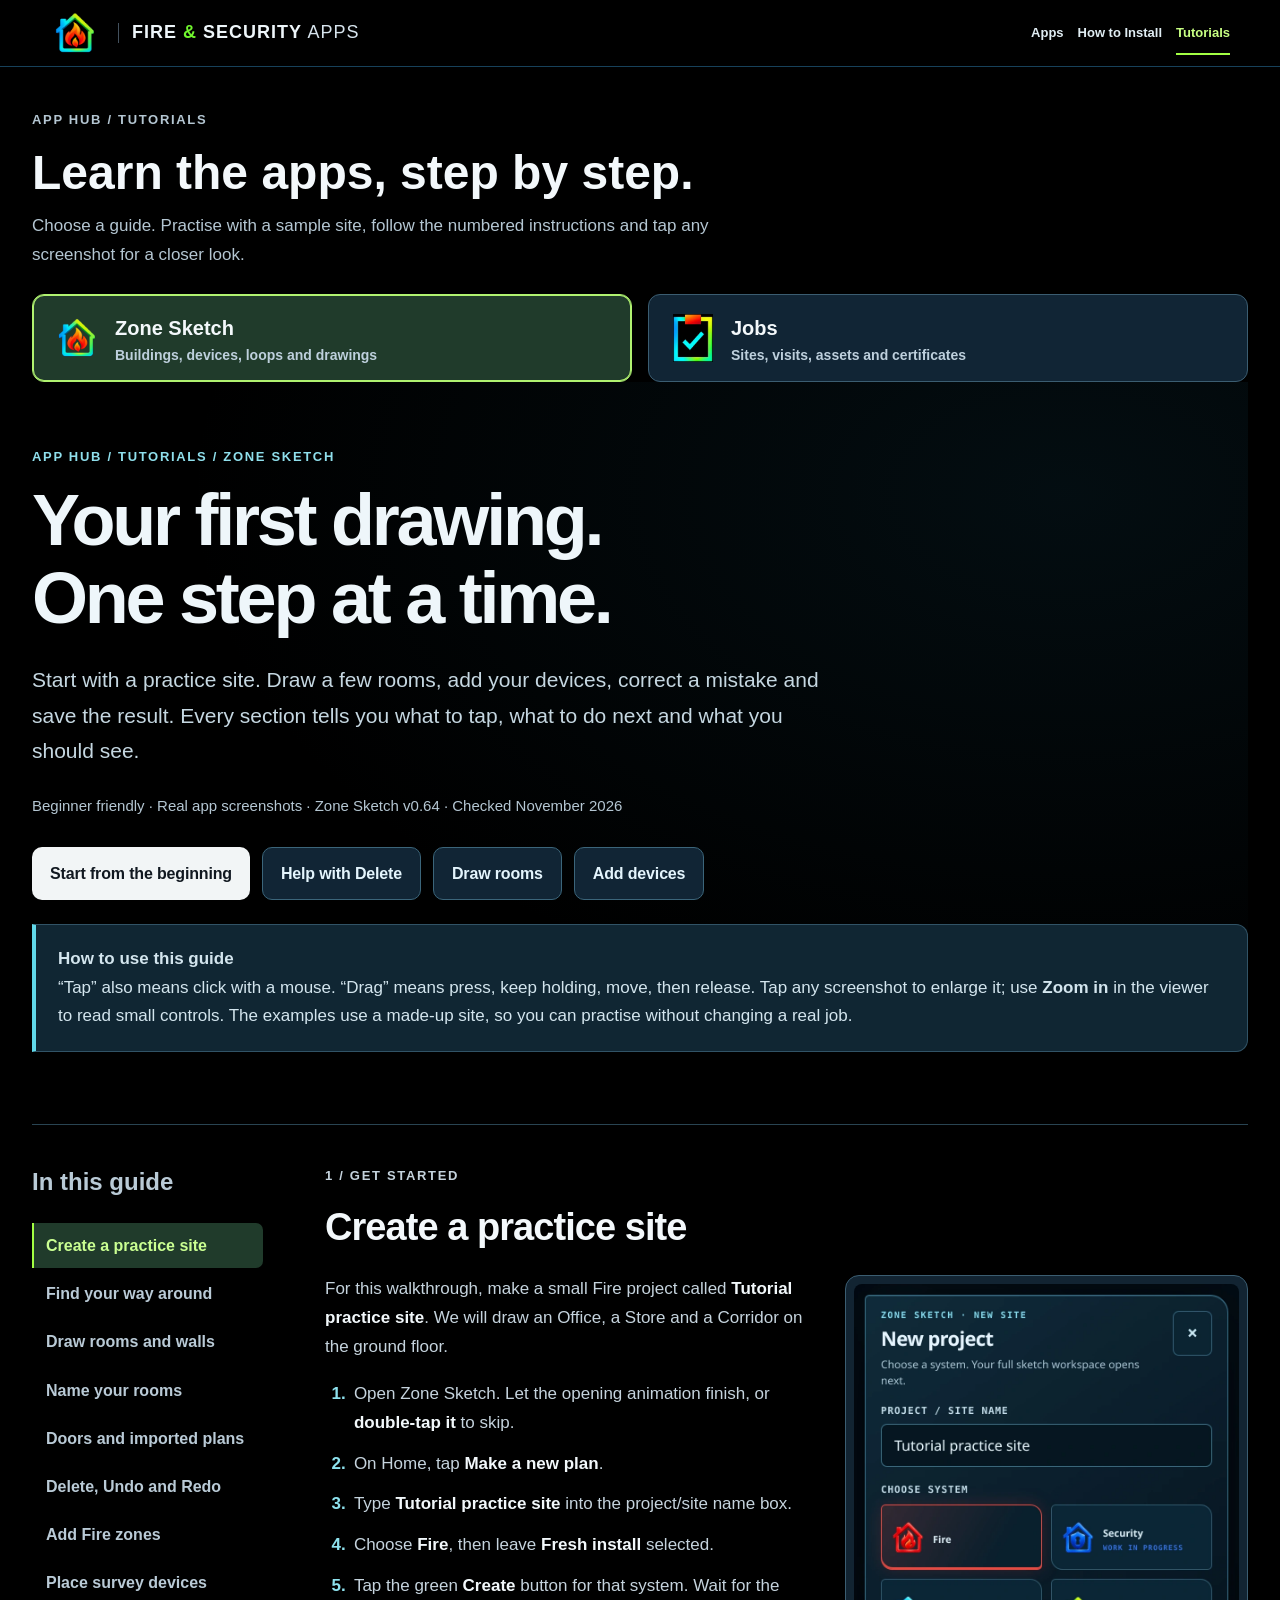
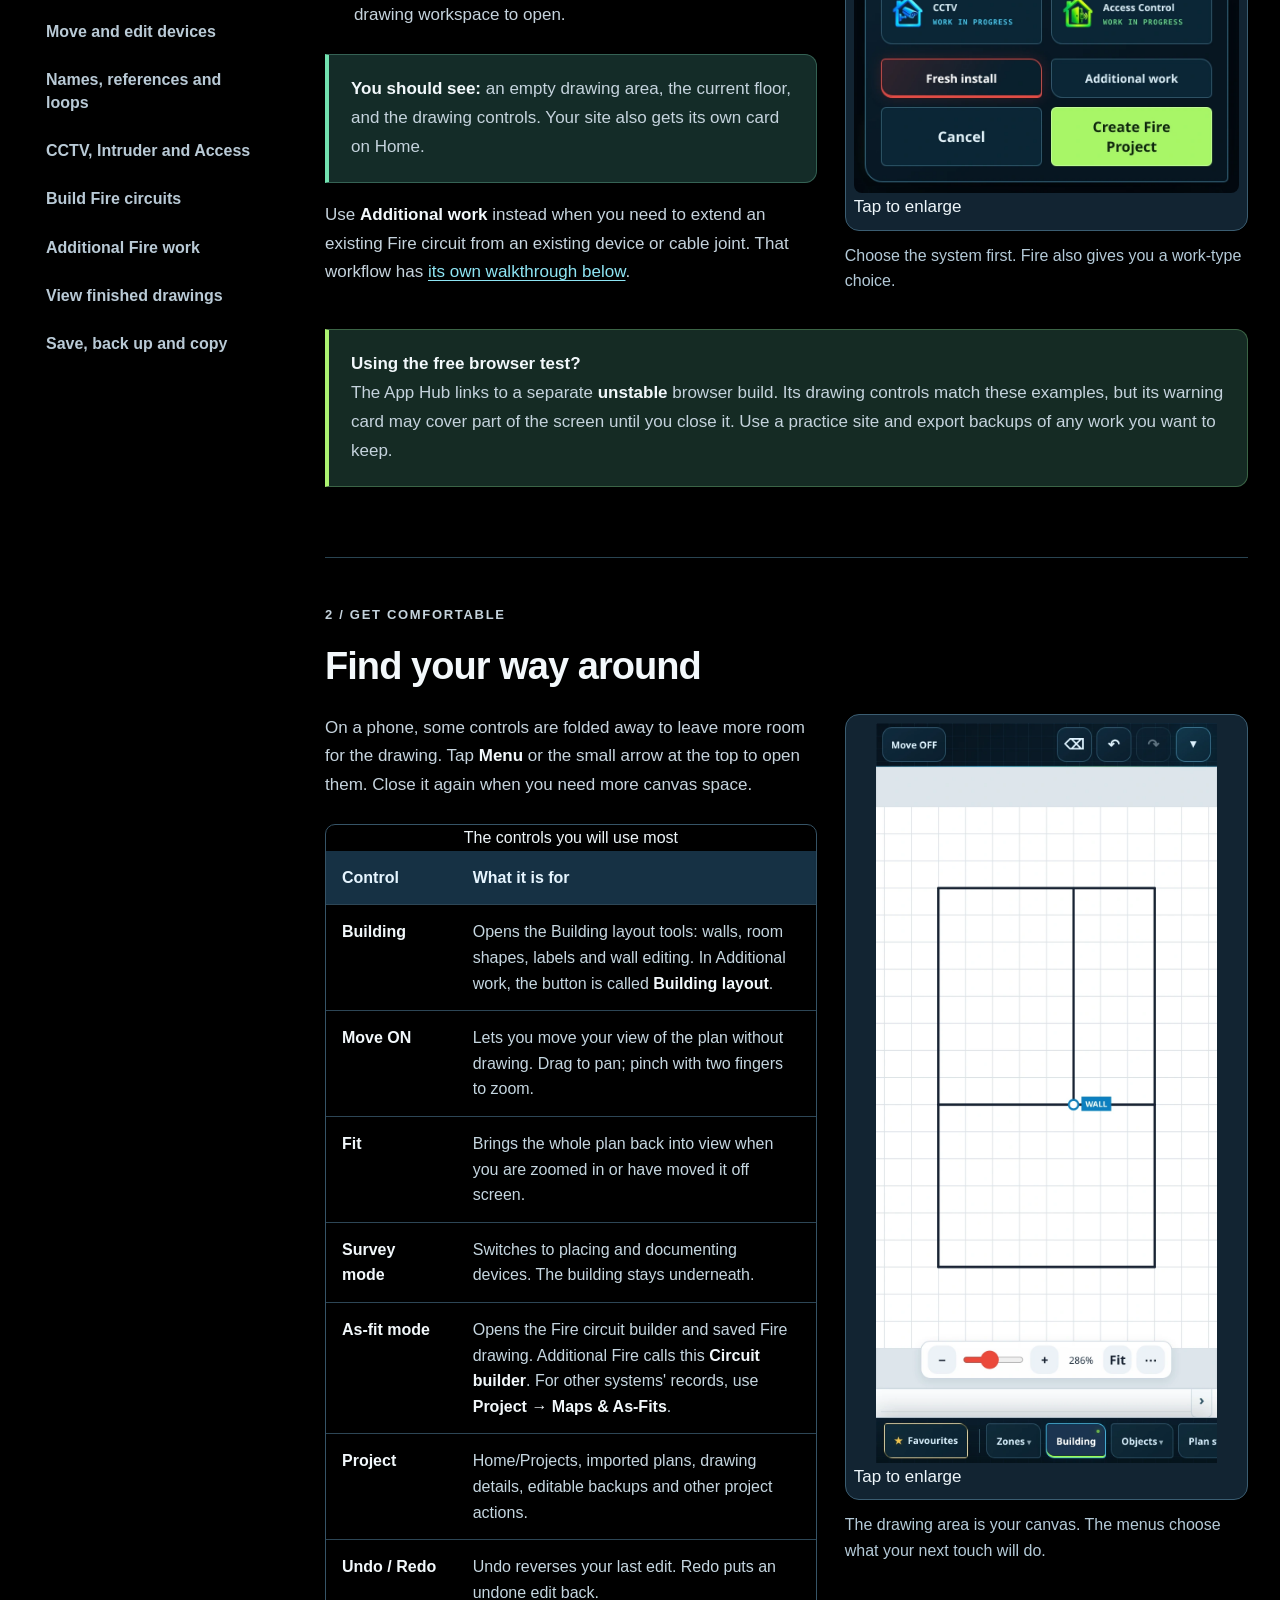
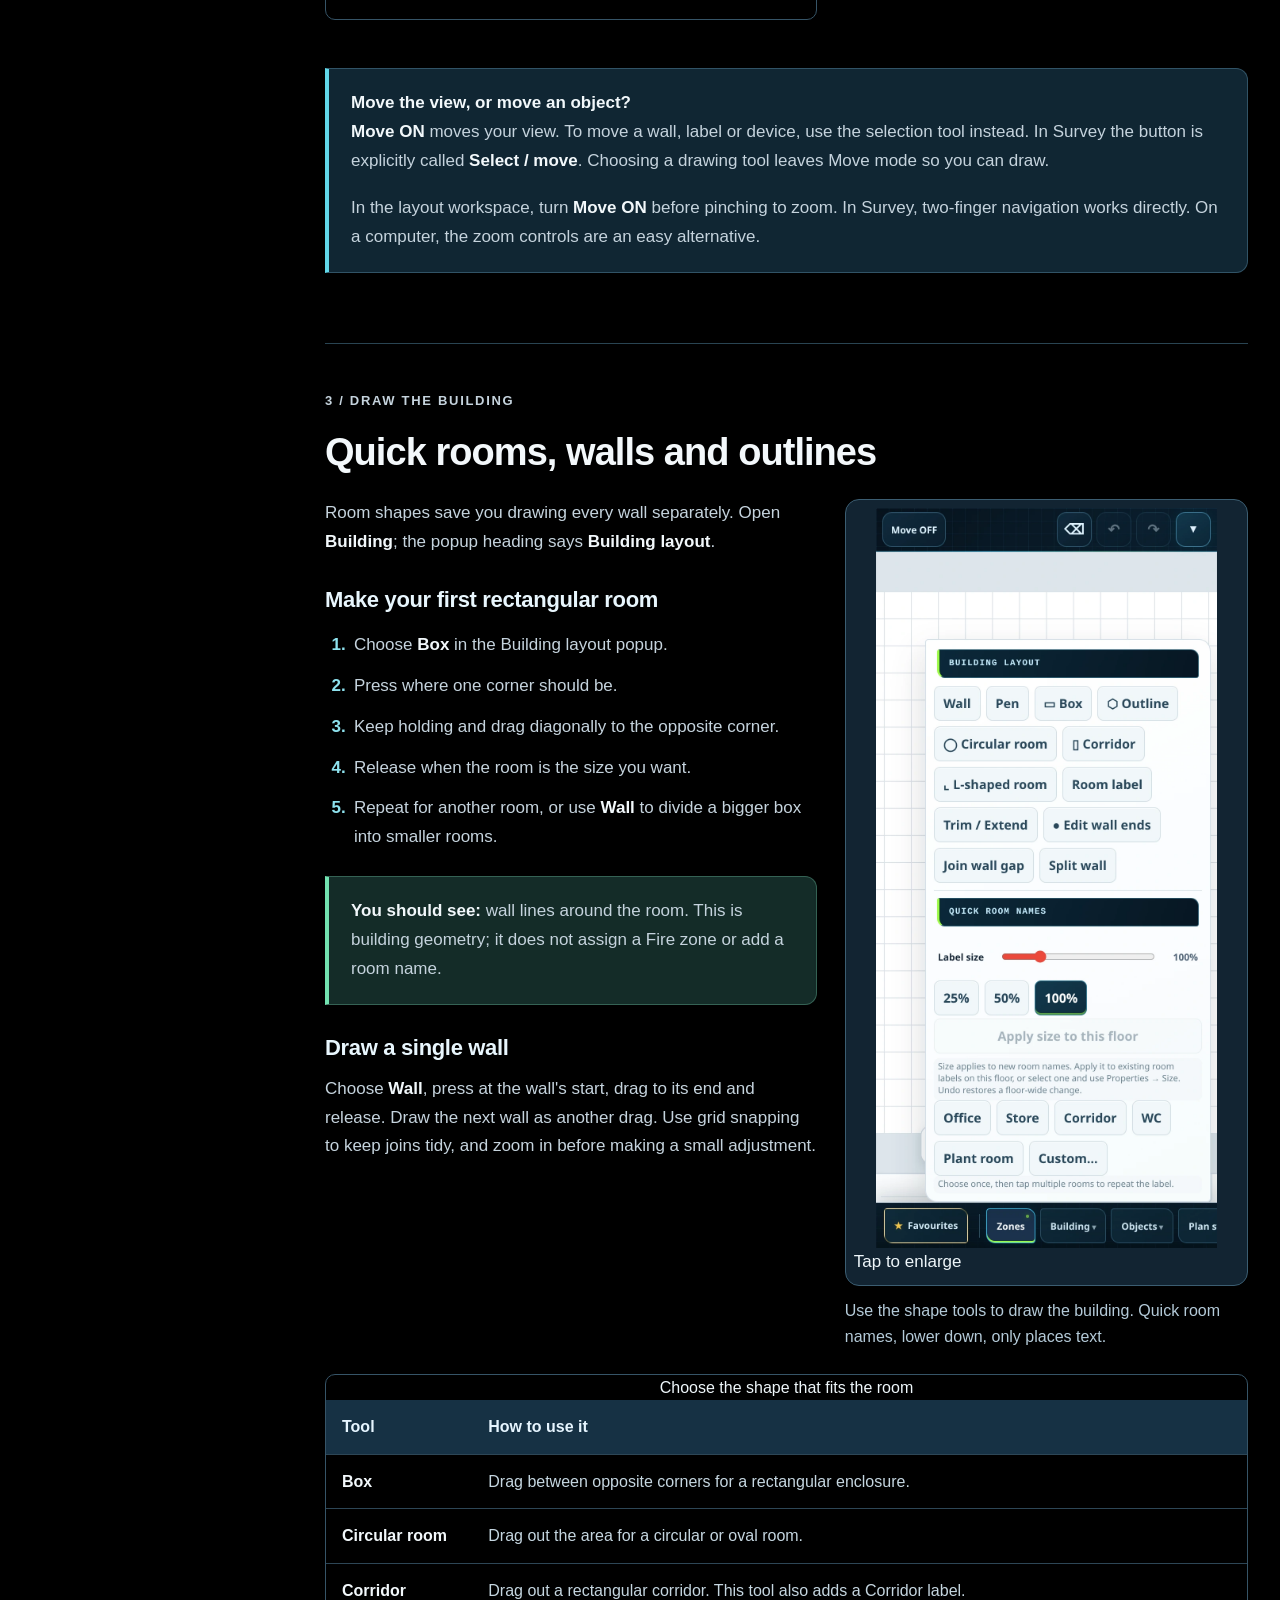
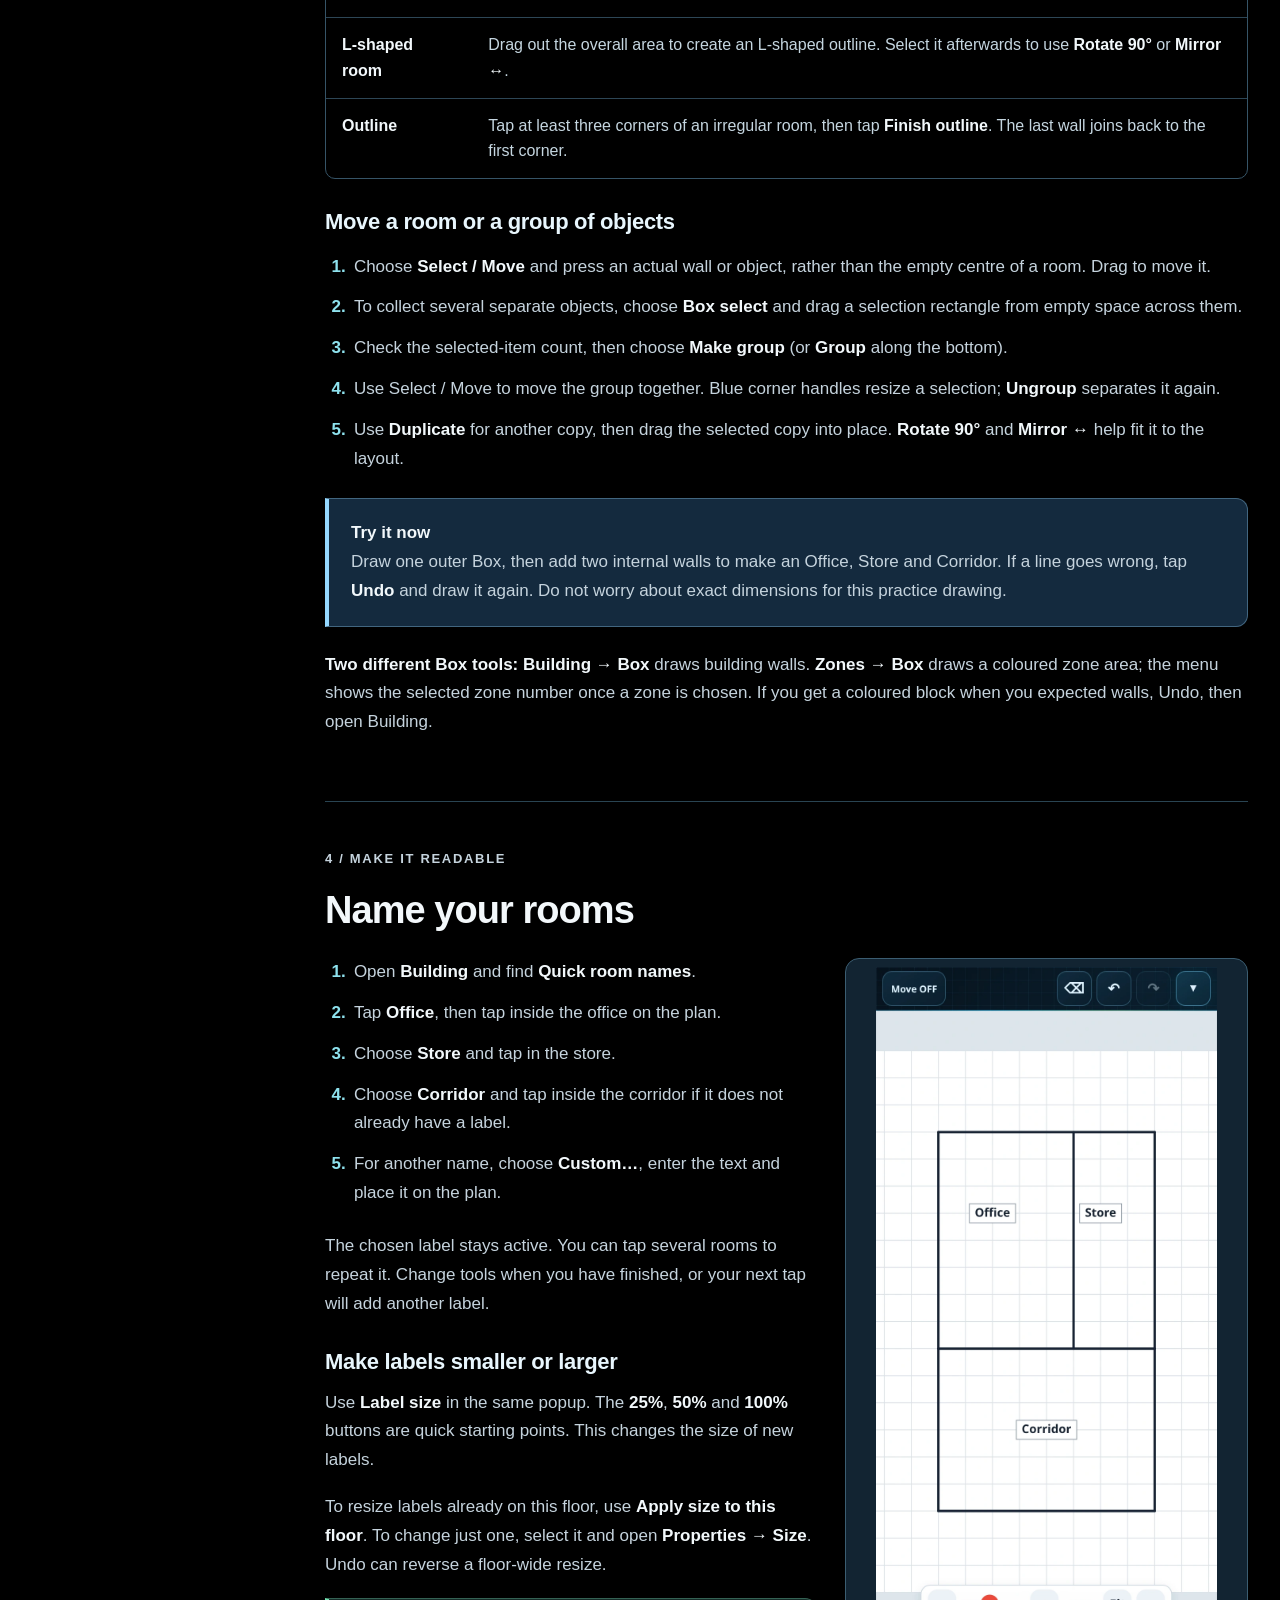
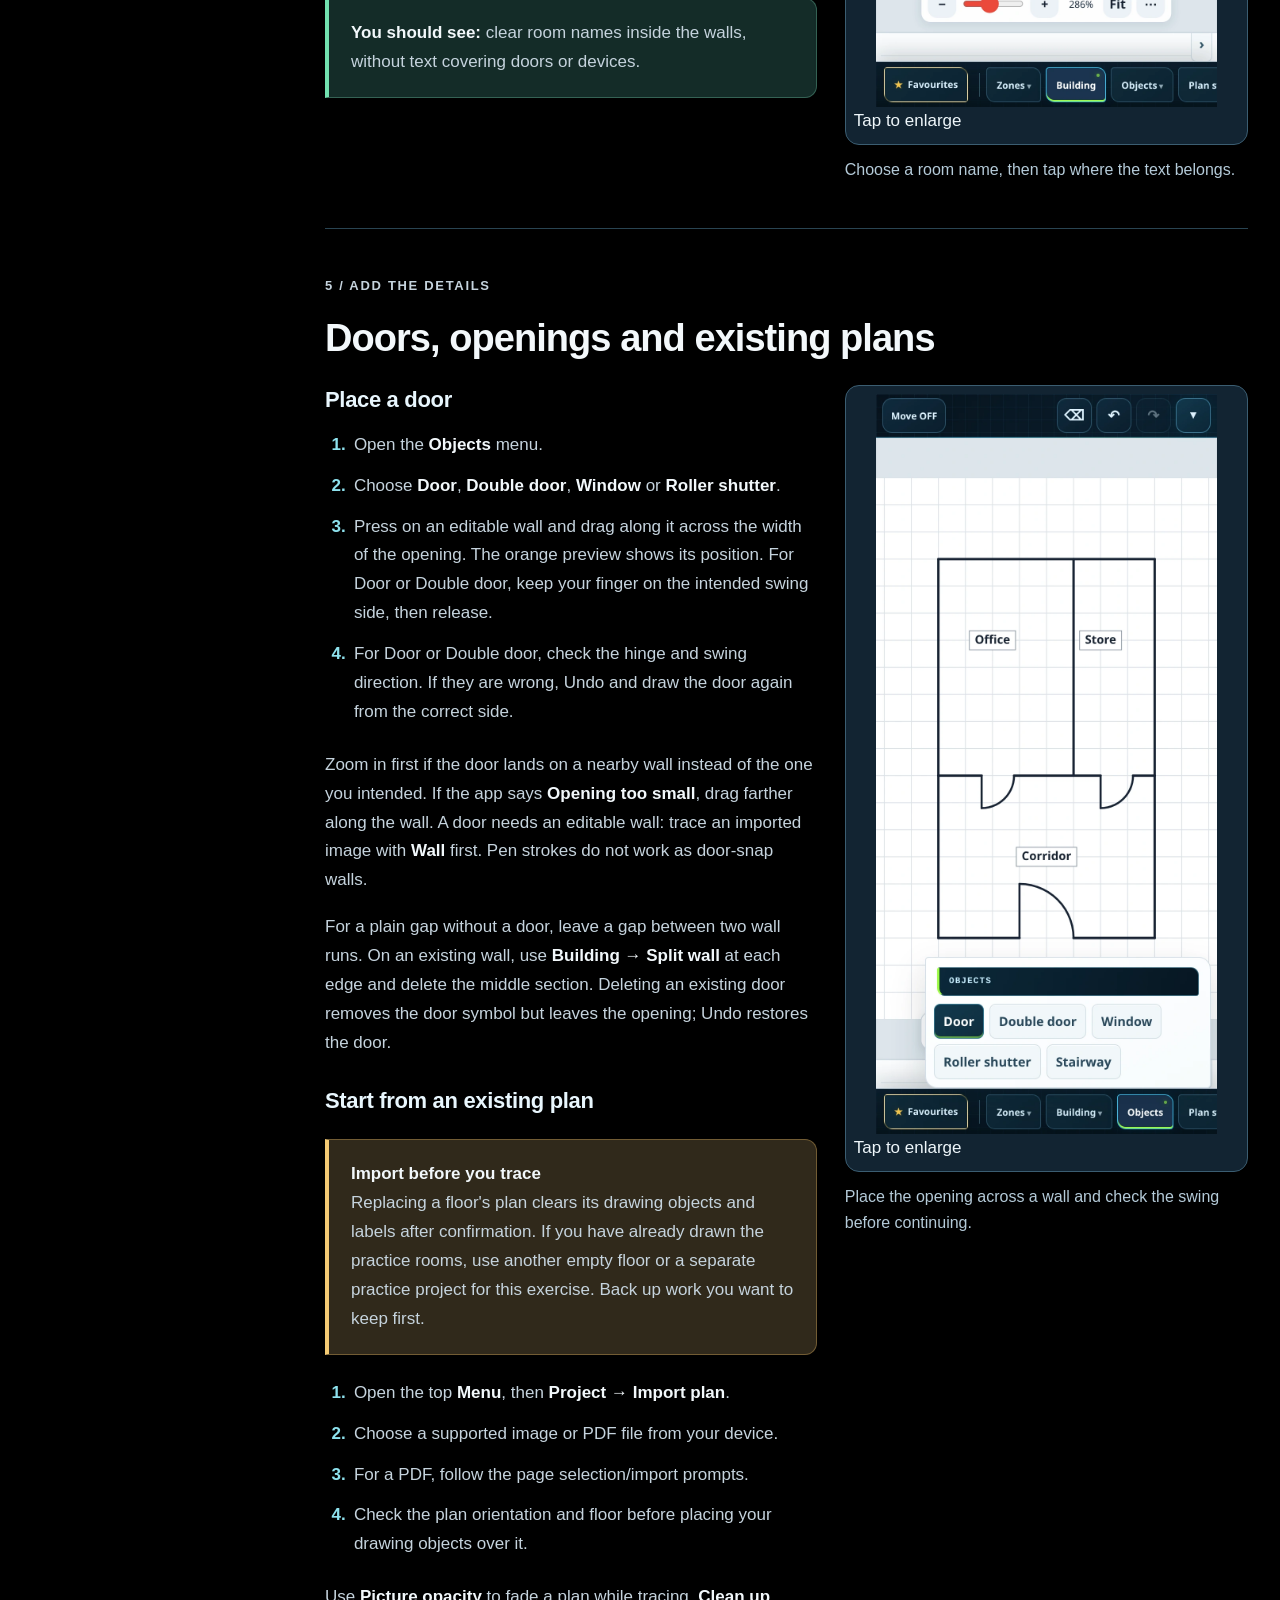
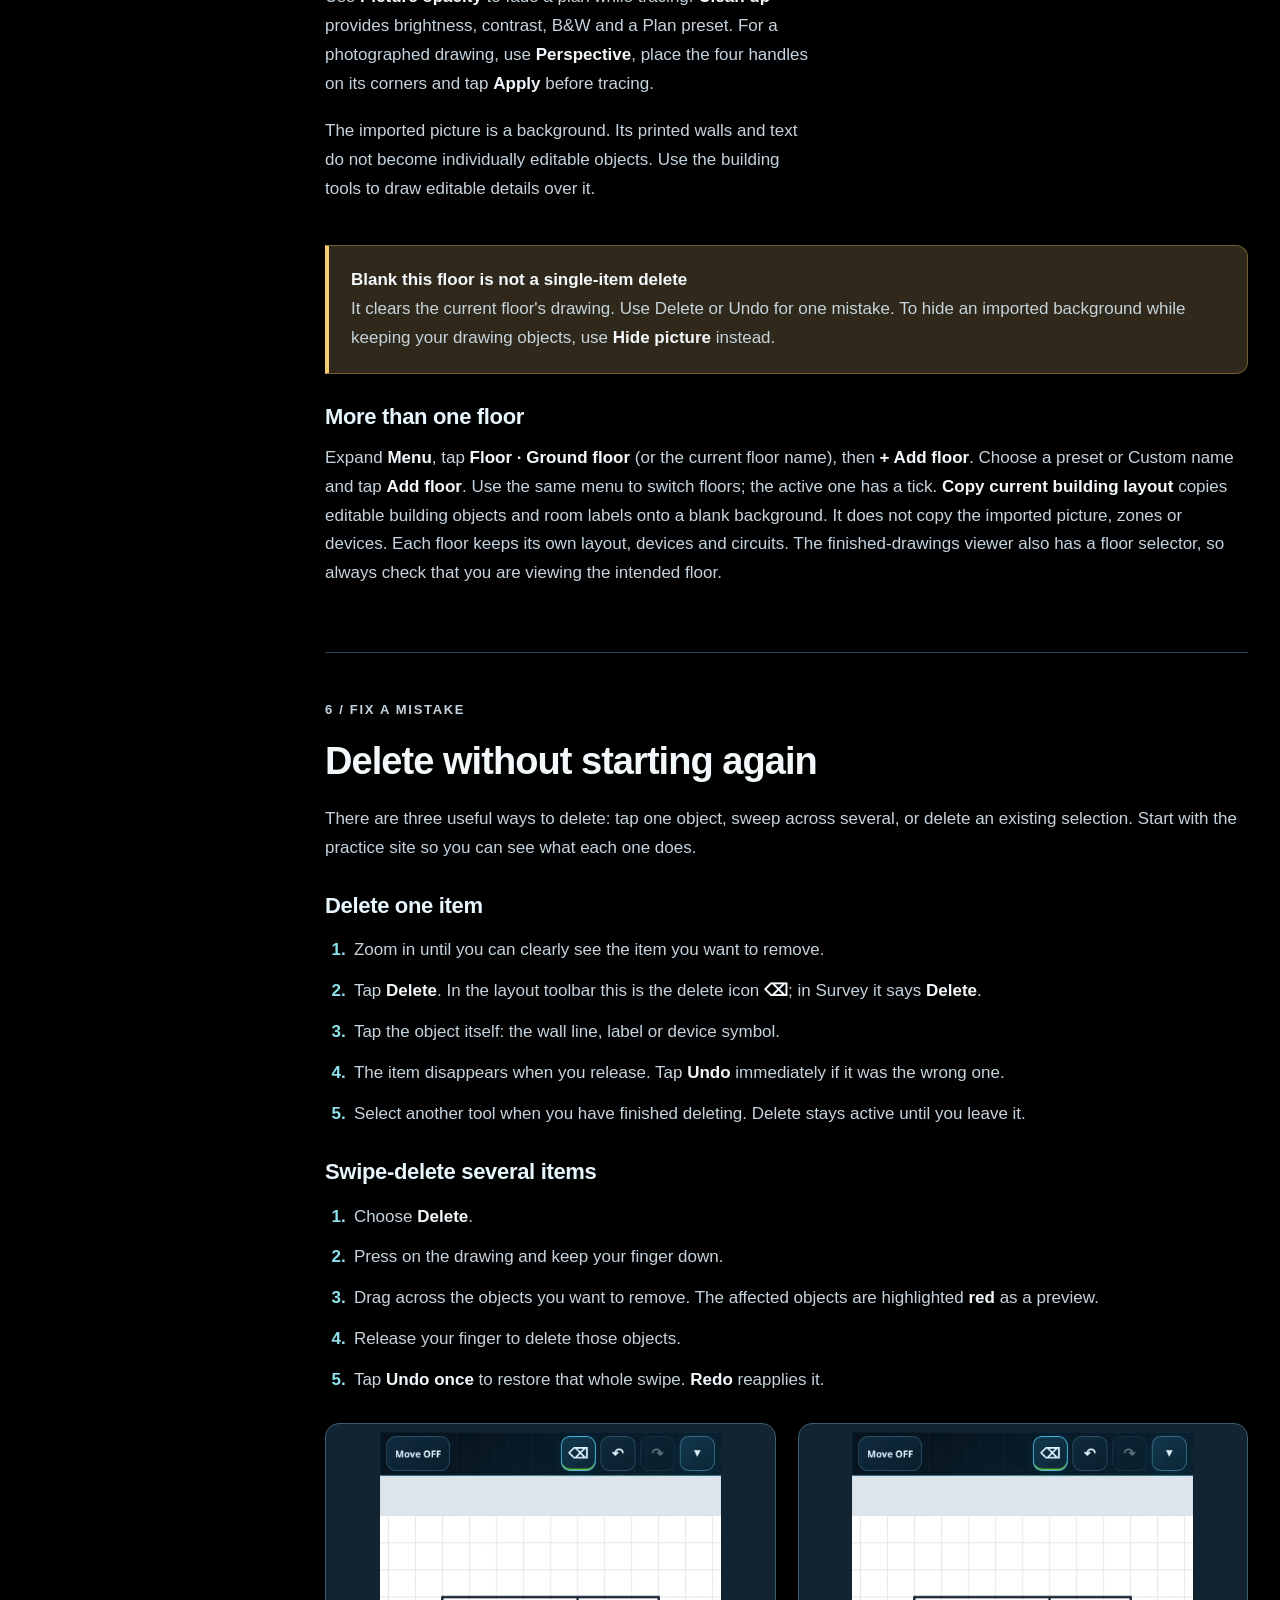
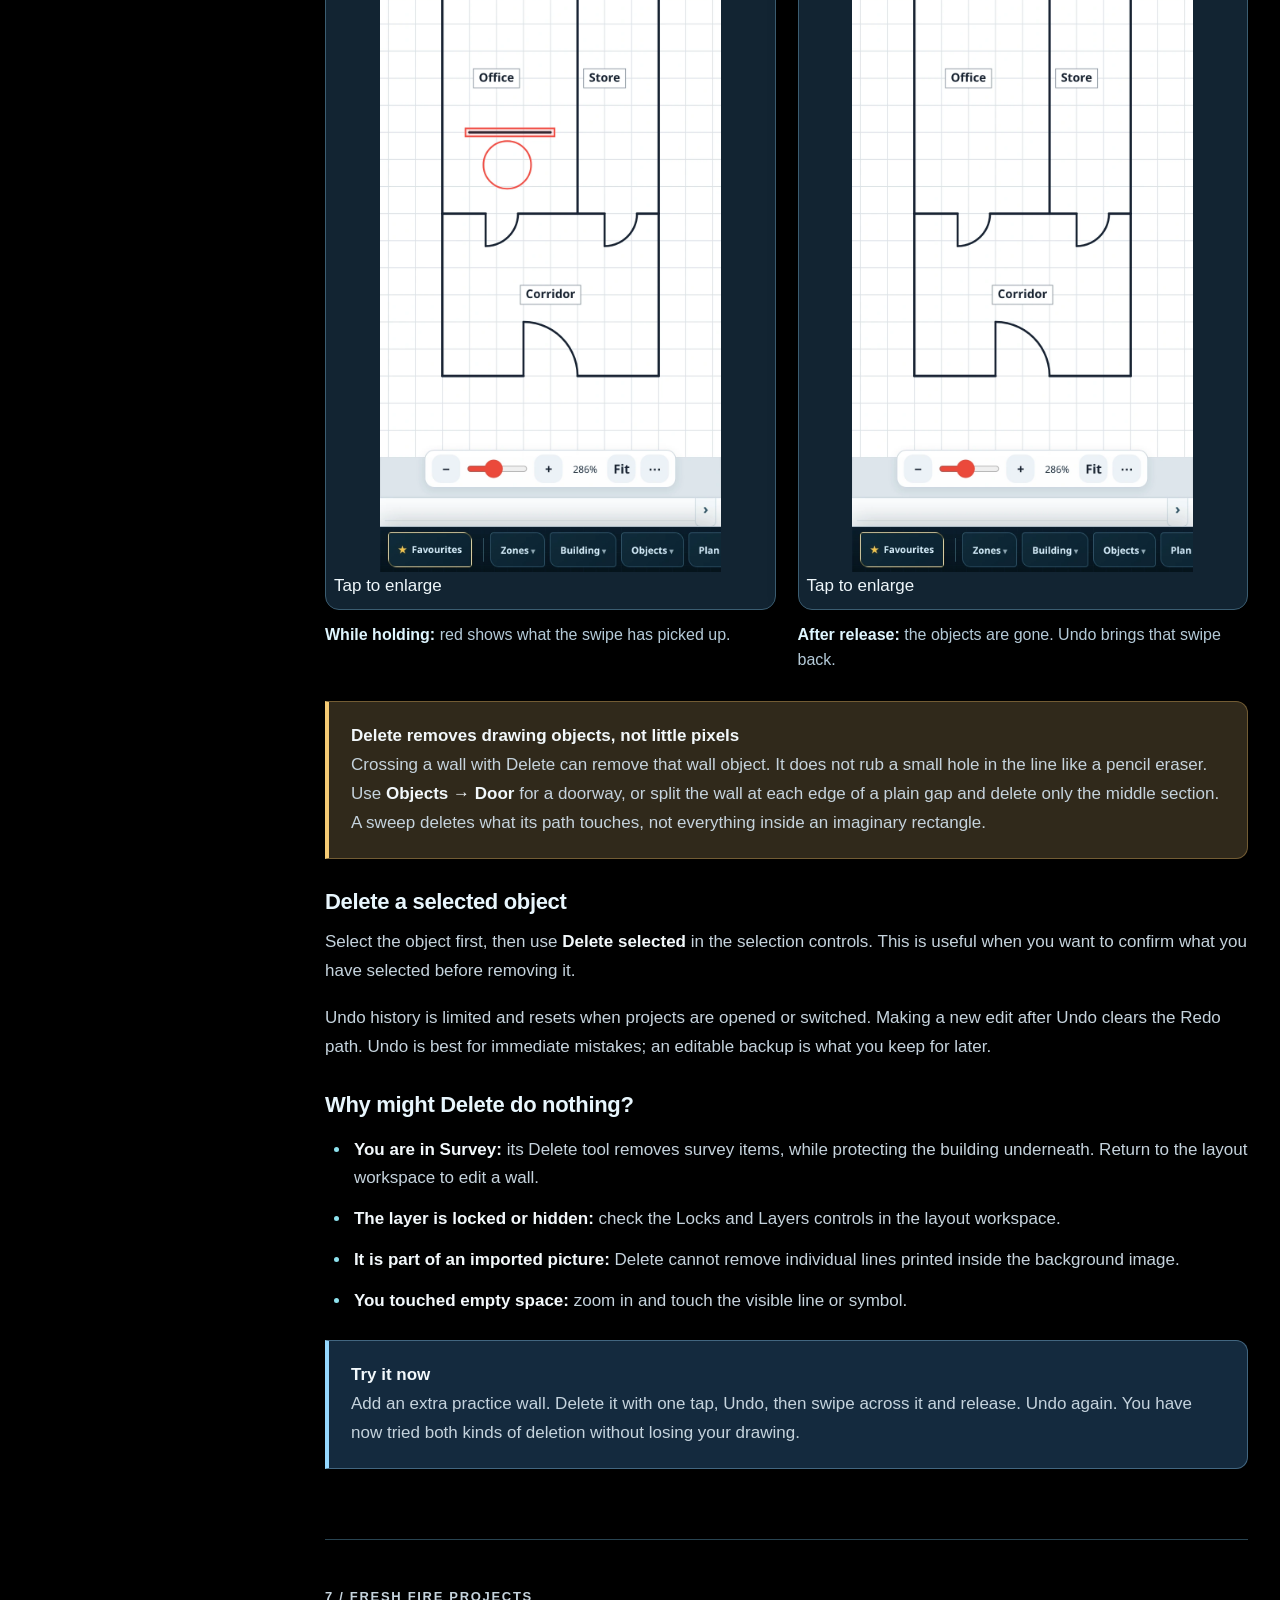
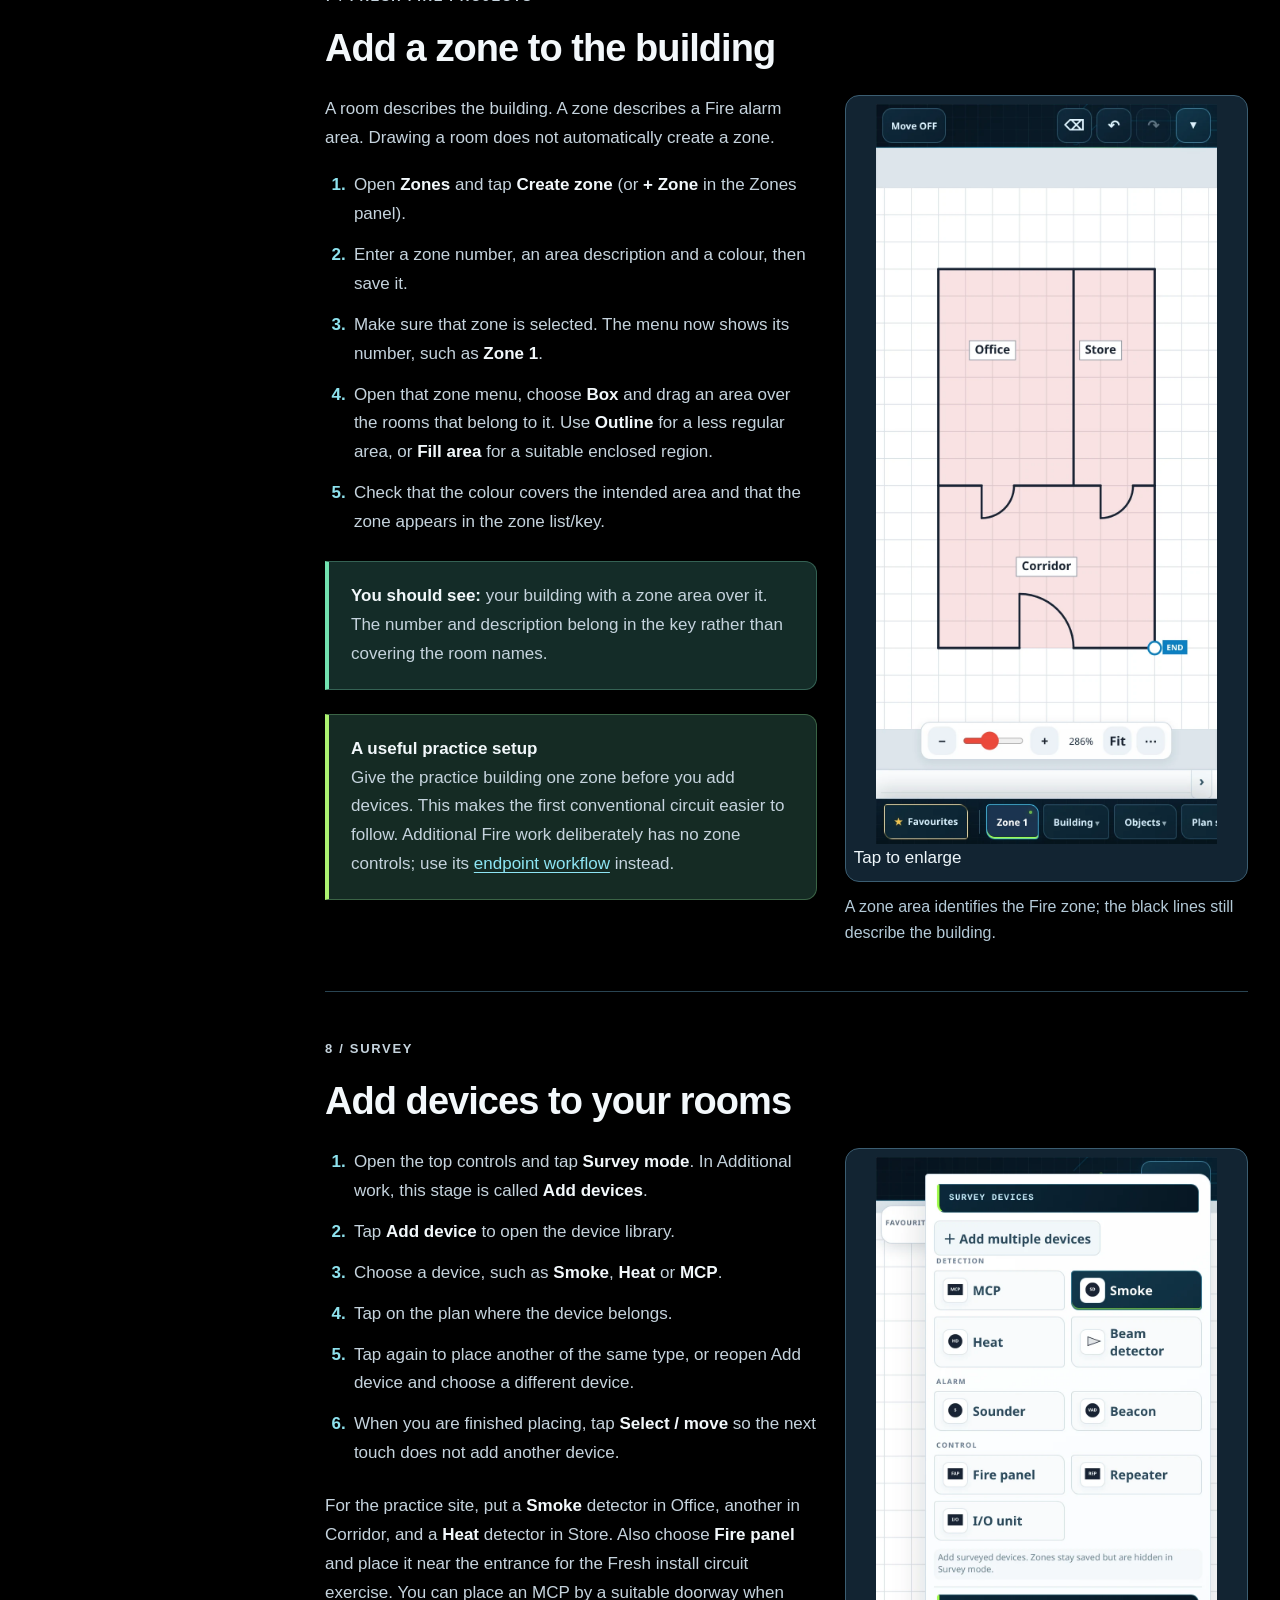
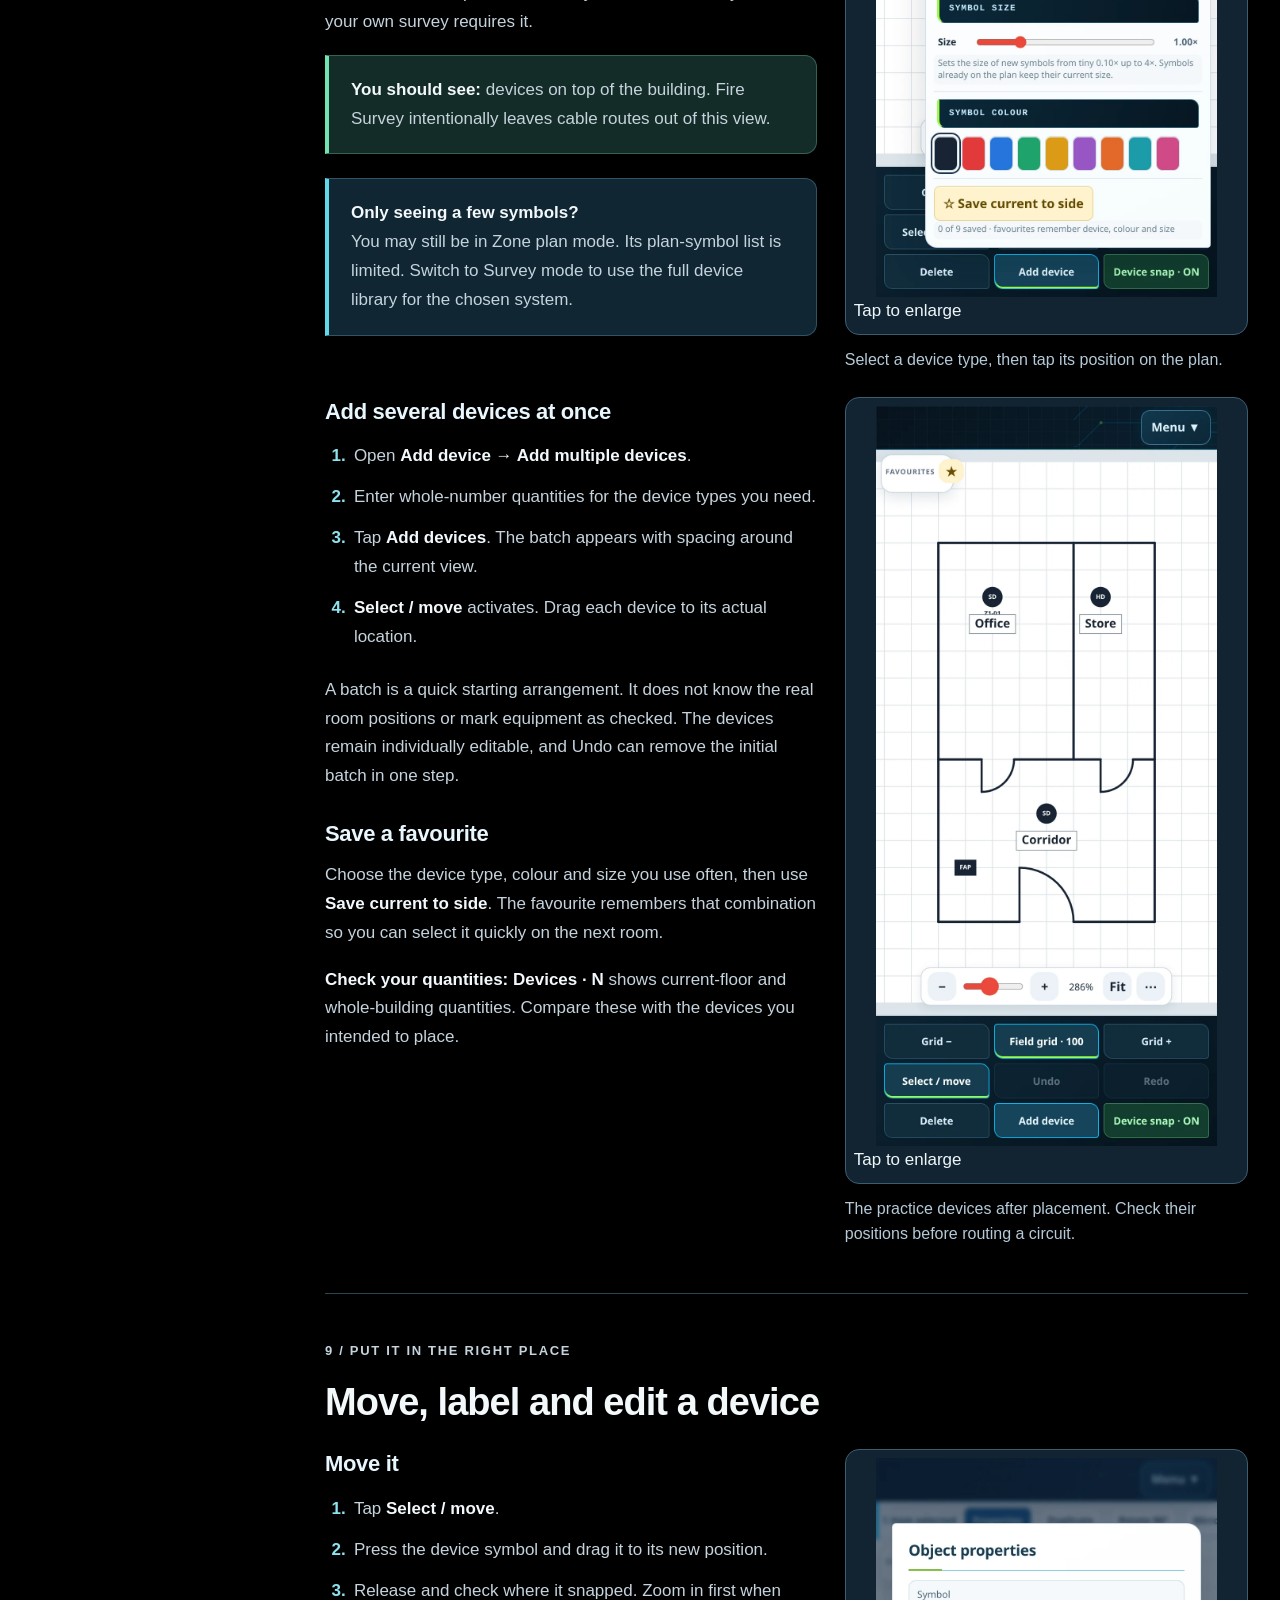
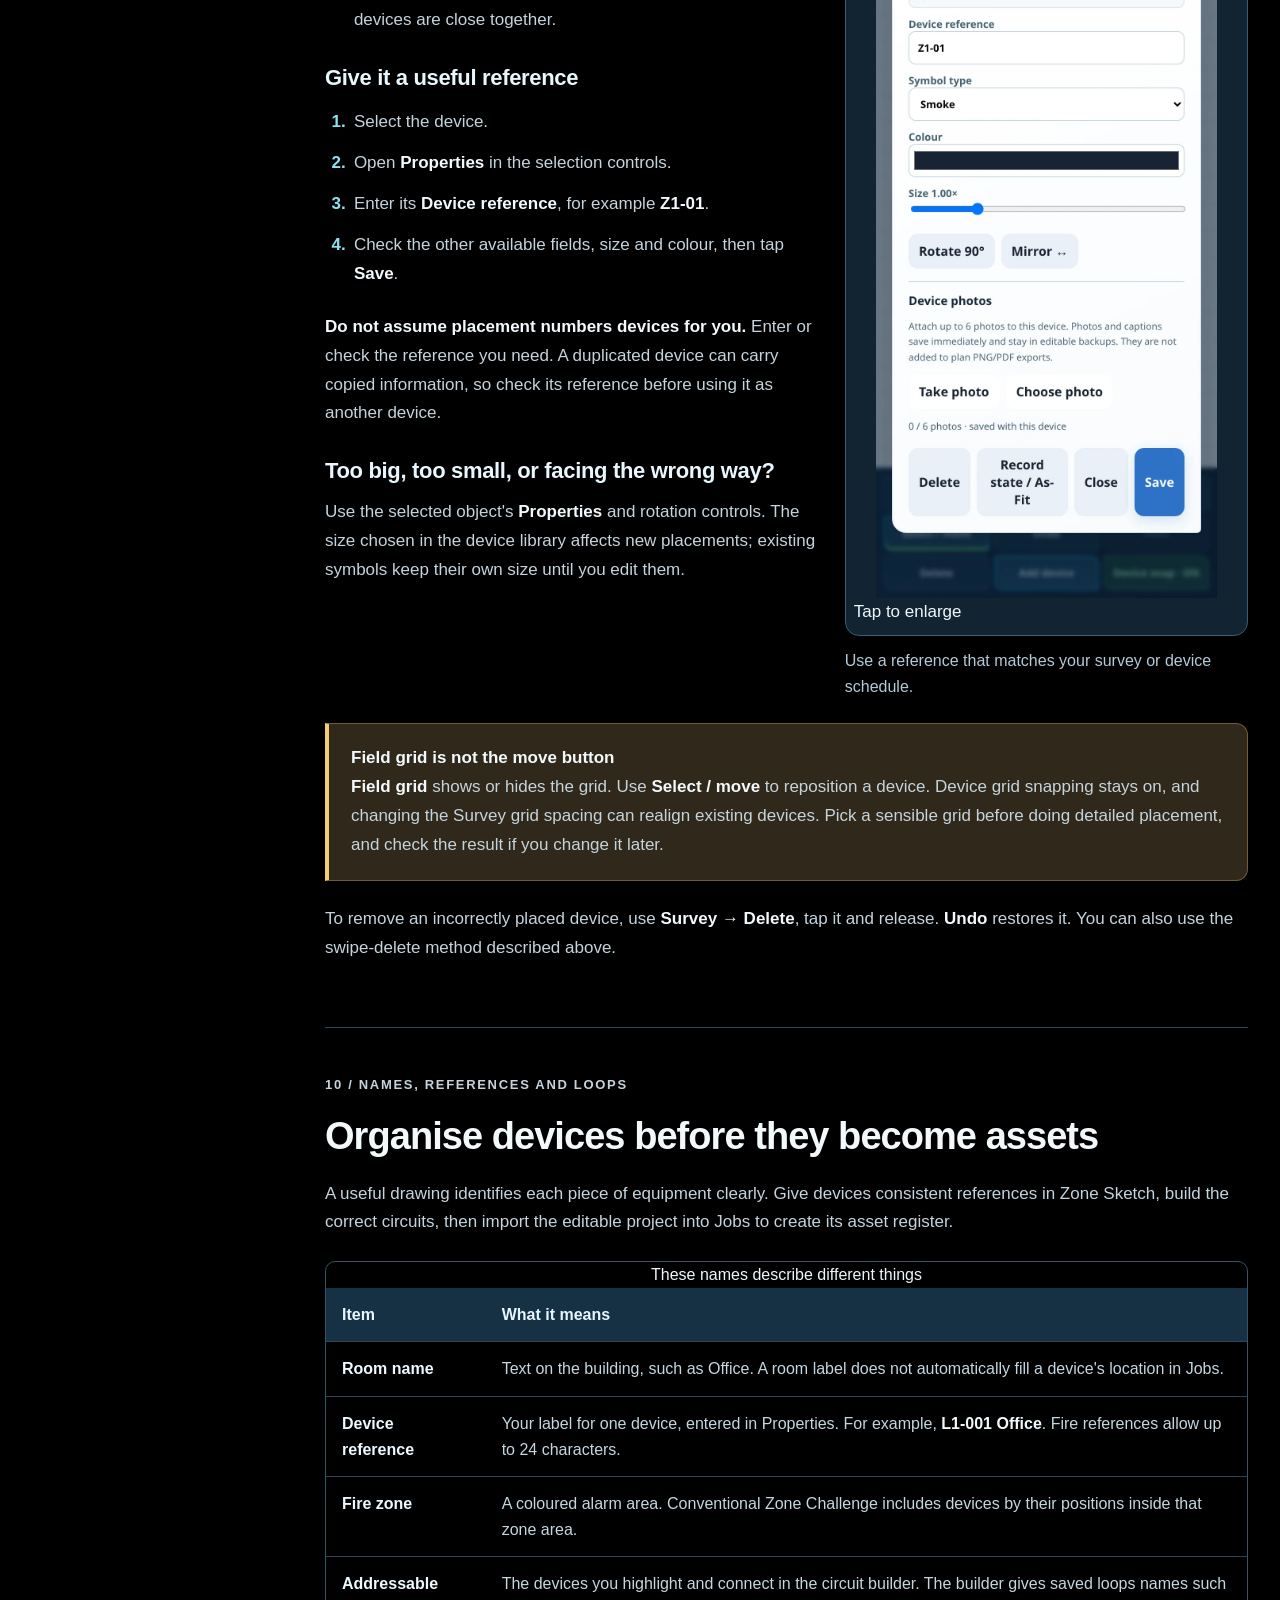
==== commit bde0320b: "Add Jobs guide and expand device, loop, walk-test and favourites tutorials" ====
--- a/tutorials.html
+++ b/tutorials.html
@@ -4,16 +4,16 @@
   <meta charset="utf-8">
   <meta name="viewport" content="width=device-width,initial-scale=1,viewport-fit=cover">
   <meta name="theme-color" content="#080d13">
-  <meta name="description" content="Learn Zone Sketch one step at a time. Real screenshots explain quick rooms, doors, deleting and undoing, survey devices, circuits, As-fit drawings and backups.">
+  <meta name="description" content="Learn Zone Sketch and Jobs with step-by-step screenshots: rooms, devices, loops, sites, visits, assets, imports and customer certificates.">
   <meta property="og:type" content="article">
-  <meta property="og:title" content="Zone Sketch tutorials | Fire & Security App Hub">
+  <meta property="og:title" content="Zone Sketch and Jobs tutorials | Fire & Security App Hub">
   <meta property="og:description" content="A practical beginner's guide with real screenshots. Draw a practice site, place devices, correct mistakes and produce your finished drawings.">
   <meta property="og:url" content="https://william2535.github.io/FIRE-SECURITY-APP-PORTAL/tutorials.html">
-  <title>Zone Sketch tutorial — Fire & Security App Hub</title>
+  <title>Zone Sketch and Jobs tutorials — Fire & Security App Hub</title>
   <link rel="icon" href="assets/tutorials/zone-sketch-icon.webp">
   <link rel="stylesheet" href="styles.css?v=white-chevron-e8dc15b3">
-  <link rel="stylesheet" href="tutorials.css?v=1">
-  <script src="tutorials.js?v=1" defer></script>
+  <link rel="stylesheet" href="tutorials.css?v=2">
+  <script src="tutorials.js?v=2" defer></script>
 </head>
 <body class="has-tutorials-nav tutorial-page">
 <a class="skip" href="#tutorial-main">Skip to tutorial</a>
@@ -24,20 +24,23 @@
   </div>
 </header>
 <main id="tutorial-main" class="tutorial-shell">
+  <header class="tutorial-hub-intro"><p class="tutorial-eyebrow">APP HUB / TUTORIALS</p><h1>Learn the apps, step by step.</h1><p>Choose a guide. Practise with a sample site, follow the numbered instructions and tap any screenshot for a closer look.</p></header>
+  <nav class="tutorial-app-picker" aria-label="Choose an app tutorial"><a href="#zone-sketch" data-guide-link="zone-sketch"><img src="assets/tutorials/zone-sketch-icon.webp" alt="" width="48" height="48"><span><strong>Zone Sketch</strong><small>Buildings, devices, loops and drawings</small></span></a><a href="#jobs" data-guide-link="jobs"><img src="assets/jobs-authentic.webp" alt="" width="48" height="48"><span><strong>Jobs</strong><small>Sites, visits, assets and certificates</small></span></a></nav>
+  <section class="tutorial-guide" id="zone-sketch" aria-labelledby="zone-sketch-title">
   <header class="tutorial-hero">
     <p class="tutorial-eyebrow">APP HUB / TUTORIALS / ZONE SKETCH</p>
-    <h1 class="tutorial-title">Your first drawing.<br>One step at a time.</h1>
+    <h2 class="tutorial-title" id="zone-sketch-title">Your first drawing.<br>One step at a time.</h2>
     <p class="tutorial-lede">Start with a practice site. Draw a few rooms, add your devices, correct a mistake and save the result. Every section tells you what to tap, what to do next and what you should see.</p>
     <p class="tutorial-meta">Beginner friendly · Real app screenshots · Zone Sketch v0.64 · Checked November 2026</p>
     <div class="tutorial-actions"><a class="btn btn-white" href="#start">Start from the beginning</a><a class="btn btn-outline" href="#delete">Help with Delete</a><a class="btn btn-outline" href="#quick-rooms">Draw rooms</a><a class="btn btn-outline" href="#devices">Add devices</a></div>
     <div class="tutorial-note"><strong>How to use this guide</strong><p>“Tap” also means click with a mouse. “Drag” means press, keep holding, move, then release. Tap any screenshot to enlarge it; use <strong>Zoom in</strong> in the viewer to read small controls. The examples use a made-up site, so you can practise without changing a real job.</p></div>
   </header>
   <details class="tutorial-jump"><summary>Jump to a chapter</summary><nav class="tutorial-toc" aria-label="Jump to a tutorial chapter">
-    <a href="#start">1. Create a practice site</a><a href="#controls">2. Find your way around</a><a href="#quick-rooms">3. Draw rooms and walls</a><a href="#room-labels">4. Name your rooms</a><a href="#doors">5. Doors and imported plans</a><a href="#delete">6. Delete, Undo and Redo</a><a href="#zones">7. Add Fire zones</a><a href="#devices">8. Place survey devices</a><a href="#device-edit">9. Move and edit devices</a><a href="#other-systems">10. CCTV, Intruder and Access</a><a href="#circuits">11. Build Fire circuits</a><a href="#additional">12. Additional Fire work</a><a href="#completed">13. View finished drawings</a><a href="#backup">14. Save, back up and copy</a><a href="#troubleshooting">15. Quick fixes</a>
+    <a href="#start">1. Create a practice site</a><a href="#controls">2. Find your way around</a><a href="#quick-rooms">3. Draw rooms and walls</a><a href="#room-labels">4. Name your rooms</a><a href="#doors">5. Doors and imported plans</a><a href="#delete">6. Delete, Undo and Redo</a><a href="#zones">7. Add Fire zones</a><a href="#devices">8. Place survey devices</a><a href="#device-edit">9. Move and edit devices</a><a href="#asset-organisation">10. Names, references and loops</a><a href="#other-systems">11. CCTV, Intruder and Access</a><a href="#circuits">12. Build Fire circuits</a><a href="#additional">13. Additional Fire work</a><a href="#completed">14. View finished drawings</a><a href="#backup">15. Save, back up and copy</a><a href="#troubleshooting">16. Quick fixes</a>
   </nav></details>
   <div class="tutorial-layout">
     <aside class="tutorial-sidebar"><nav class="tutorial-toc" aria-label="Tutorial chapters"><h2>In this guide</h2>
-      <a href="#start">Create a practice site</a><a href="#controls">Find your way around</a><a href="#quick-rooms">Draw rooms and walls</a><a href="#room-labels">Name your rooms</a><a href="#doors">Doors and imported plans</a><a href="#delete">Delete, Undo and Redo</a><a href="#zones">Add Fire zones</a><a href="#devices">Place survey devices</a><a href="#device-edit">Move and edit devices</a><a href="#other-systems">CCTV, Intruder and Access</a><a href="#circuits">Build Fire circuits</a><a href="#additional">Additional Fire work</a><a href="#completed">View finished drawings</a><a href="#backup">Save, back up and copy</a><a href="#troubleshooting">Quick fixes</a>
+      <a href="#start">Create a practice site</a><a href="#controls">Find your way around</a><a href="#quick-rooms">Draw rooms and walls</a><a href="#room-labels">Name your rooms</a><a href="#doors">Doors and imported plans</a><a href="#delete">Delete, Undo and Redo</a><a href="#zones">Add Fire zones</a><a href="#devices">Place survey devices</a><a href="#device-edit">Move and edit devices</a><a href="#asset-organisation">Names, references and loops</a><a href="#other-systems">CCTV, Intruder and Access</a><a href="#circuits">Build Fire circuits</a><a href="#additional">Additional Fire work</a><a href="#completed">View finished drawings</a><a href="#backup">Save, back up and copy</a><a href="#troubleshooting">Quick fixes</a>
     </nav></aside>
     <article class="tutorial-content" aria-label="Zone Sketch beginner tutorial">
       <section class="tutorial-chapter" id="start">
@@ -159,8 +162,26 @@
         <p>To remove an incorrectly placed device, use <strong>Survey → Delete</strong>, tap it and release. <strong>Undo</strong> restores it. You can also use the swipe-delete method described above.</p>
       </section>
 
+
+      <section class="tutorial-chapter" id="asset-organisation">
+        <p class="chapter-tag">10 / NAMES, REFERENCES AND LOOPS</p><h2>Organise devices before they become assets</h2>
+        <p>A useful drawing identifies each piece of equipment clearly. Give devices consistent references in Zone Sketch, build the correct circuits, then import the editable project into Jobs to create its asset register.</p>
+        <div class="table-scroll"><table class="reference-table"><caption>These names describe different things</caption><thead><tr><th>Item</th><th>What it means</th></tr></thead><tbody>
+          <tr><td>Room name</td><td>Text on the building, such as Office. A room label does not automatically fill a device's location in Jobs.</td></tr>
+          <tr><td>Device reference</td><td>Your label for one device, entered in Properties. For example, <strong>L1-001 Office</strong>. Fire references allow up to 24 characters.</td></tr>
+          <tr><td>Fire zone</td><td>A coloured alarm area. Conventional Zone Challenge includes devices by their positions inside that zone area.</td></tr>
+          <tr><td>Addressable loop</td><td>The devices you highlight and connect in the circuit builder. The builder gives saved loops names such as Loop 1 and Loop 2.</td></tr>
+          <tr><td>Jobs asset</td><td>The equipment record imported from the device, or created manually in Jobs. It has its own visit results and evidence.</td></tr>
+        </tbody></table></div>
+        <div class="lesson-grid"><div class="lesson-copy"><h3>Name each device clearly</h3><ol><li>In <strong>Survey mode</strong>, choose <strong>Select / move</strong> and select a device.</li><li>Open <strong>Properties</strong>.</li><li>Enter <strong>Device reference</strong>. For this practice example, use <strong>L1-001 Office</strong>.</li><li>Tap <strong>Save</strong>, then repeat with <strong>L1-002 Store</strong> and <strong>L1-003 Corridor</strong> on the other practice devices.</li><li>Check the drawing and references for duplicates. Give the panel its own reference, for example <strong>FAP-01</strong>.</li></ol><p>Choose a naming convention that matches the real site's equipment records. These examples show a convenient pattern; they do not establish a device's actual electrical address.</p><p class="check-result"><strong>You should see:</strong> a readable reference beside each device. The device keeps its identity when you edit its reference.</p></div><figure class="tutorial-shot"><a class="screenshot-link" href="assets/tutorials/zone-sketch/15-device-reference.webp" data-caption="Enter a manual Device reference in Properties before exporting the drawing to Jobs."><img src="assets/tutorials/zone-sketch/15-device-reference.webp" alt="Zone Sketch device Properties showing a loop-style reference for a practice detector." width="860" height="1864" loading="lazy"><span>Tap to enlarge</span></a><figcaption>Reference text helps you recognise the asset later. Check the actual loop and address separately.</figcaption></figure></div>
+        <div class="lesson-grid"><div class="lesson-copy"><h3>Put the intended devices in an addressable loop</h3><ol><li>Open <strong>As-fit mode</strong> and choose <strong>Highlight a loop</strong>.</li><li>Tap or sweep over the devices that belong to this loop. Check the highlights carefully, especially where devices sit close together.</li><li>Tap <strong>Build highlighted loop</strong>.</li><li>Draw the route from FAP through those devices and back to FAP. Check the required-device progress.</li><li>Keep the completed circuit. Repeat the selection and route for another loop where needed.</li></ol><p>Names such as <strong>Loop 1</strong> are assigned by the builder on the current floor. There is no separate loop-name editor in this version. The text you enter as Device reference does not automatically add that device to a loop or program a panel.</p></div><figure class="tutorial-shot"><a class="screenshot-link" href="assets/tutorials/zone-sketch/16-loop-selection.webp" data-caption="Highlight the actual devices for an addressable loop before choosing Build highlighted loop."><img src="assets/tutorials/zone-sketch/16-loop-selection.webp" alt="Zone Sketch circuit builder with the practice devices highlighted for an addressable loop." width="860" height="1864" loading="lazy"><span>Tap to enlarge</span></a><figcaption>Select the devices that belong together, then route the circuit.</figcaption></figure></div>
+        <h3>Take the drawing and devices into Jobs</h3><ol><li>Save the drawing, then choose <strong>Project → Save editable backup</strong>.</li><li>Keep the <strong>.zonesketch.json</strong> file. A PNG or PDF alone does not contain editable devices for the asset import.</li><li>In Jobs, use <strong>Import Zone Sketch</strong>, review the site, floors and equipment, then save the import.</li><li>Open a visit for that site. In <strong>Assets</strong>, use <strong>Search assets</strong> with a reference such as <strong>L1-</strong> or a device name.</li><li>Check every asset's reference, equipment type and floor against the real site before recording results.</li></ol>
+        <div class="tutorial-note"><strong>Labels are not automatic loop or address assignments</strong><p>Jobs preserves the imported drawing and device identities, but does not infer manufacturer, model, loop or address from a label. It has search rather than a separate sort-by-loop control. A shared reference prefix helps you find related assets; confirm their real connection details on site.</p></div>
+        <p>If an imported name needs correcting, edit the <strong>same device</strong> in Zone Sketch and export the project again. Avoid deleting and recreating it just to rename it. The Jobs guide explains <a href="#jobs-import">reviewing an import</a> and <a href="#jobs-revisions">updating a visit while keeping its results</a>.</p>
+      </section>
+
       <section class="tutorial-chapter" id="other-systems">
-        <p class="chapter-tag">10 / OTHER SYSTEMS</p><h2>CCTV, Intruder and Access Control</h2>
+        <p class="chapter-tag">11 / OTHER SYSTEMS</p><h2>CCTV, Intruder and Access Control</h2>
         <p>The building and basic survey gestures stay familiar, but the device library changes with the project system. Choose <strong>Security</strong> in the New project dialog for Intruder work.</p>
         <div class="table-scroll"><table class="reference-table"><caption>Placement differences to look for</caption><thead><tr><th>System</th><th>What to do</th></tr></thead><tbody>
           <tr><td><strong>CCTV</strong></td><td>Choose a camera. Press at its position, drag to aim it, then release. Check its direction before carrying on. Use its Properties for the available camera settings.</td></tr>
@@ -172,7 +193,7 @@
       </section>
 
       <section class="tutorial-chapter" id="circuits">
-        <p class="chapter-tag">11 / FRESH FIRE CIRCUITS</p><h2>Connect the devices and make an As-fit</h2>
+        <p class="chapter-tag">12 / FRESH FIRE CIRCUITS</p><h2>Connect the devices and make an As-fit</h2>
         <p>Finish the building and place the Survey devices first. For this exercise, place <strong>Fire panel</strong> in Survey mode near the entrance. It appears as <strong>FAP</strong> in the circuit builder.</p>
         <div class="lesson-grid"><div class="lesson-copy">
           <h3>Choose what you are building</h3><ol><li>Open <strong>As-fit mode</strong> from the top controls.</li><li>Check the selected floor.</li><li>For a conventional zone, use <strong>Zone Challenge</strong> and choose its zone colour.</li><li>For an addressable loop, choose <strong>Highlight a loop</strong>. Tap devices, or sweep across them, to highlight the devices for that loop.</li><li>When the intended devices are highlighted, choose <strong>Build highlighted loop</strong>.</li></ol>
@@ -186,7 +207,7 @@
       </section>
 
       <section class="tutorial-chapter" id="additional">
-        <p class="chapter-tag">12 / EXTEND AN EXISTING FIRE CIRCUIT</p><h2>Additional work: start and return points</h2>
+        <p class="chapter-tag">13 / EXTEND AN EXISTING FIRE CIRCUIT</p><h2>Additional work: start and return points</h2>
         <p>Choose <strong>Fire → Additional work</strong> when you create the project. Its stages are <strong>Building layout → Add devices → Circuit builder</strong>. You can document the affected area without creating zones or placing a new Fire panel.</p>
         <ol><li><strong>Building layout:</strong> draw or import the building. If useful, choose <strong>Existing cable</strong> and drag each straight reference section. Start the next section at its end to make a bend.</li><li><strong>Add devices:</strong> place the existing connection devices and the devices you are adding. This is the normal Survey toolset. If needed, use the normal record controls to mark existing equipment <strong>Surveyed existing</strong>. Cable reference lines are intentionally hidden in this view.</li><li><strong>Circuit builder:</strong> choose <strong>Choose connection points</strong>. Under <strong>Choose last device / cable joint location</strong>, tap your starting point.</li><li>Tap the return point. It can be another existing device, a point on a cable, or a joint location you mark on blank plan space.</li><li>To return to the same place, <strong>tap Start again</strong>. These are two ordinary successive taps; no fast double-click or extra confirmation button is needed.</li><li>In <strong>Highlight additional devices</strong>, select at least one added device, then tap <strong>Build additional section</strong>. Start/Return devices are not selected again as added devices. Build the circuit through the highlighted devices and finish at Return.</li></ol>
         <p class="check-result"><strong>You should see:</strong> Start and Return markers, followed by device selection and the normal routing flow. Selecting the two endpoints only sets up the circuit; it does not draw the cable or complete the work.</p>
@@ -195,7 +216,7 @@
       </section>
 
       <section class="tutorial-chapter" id="completed">
-        <p class="chapter-tag">13 / CHECK THE RESULT</p><h2>View and export your finished drawings</h2>
+        <p class="chapter-tag">14 / CHECK THE RESULT</p><h2>View and export your finished drawings</h2>
         <div class="lesson-grid"><div class="lesson-copy">
           <ol><li>Return to <strong>Home / Projects</strong>.</li><li>Find the site card and tap <strong>Show completed steps</strong>.</li><li>Choose the correct <strong>Floor</strong>.</li><li>Tap one of the three paper cards to view the available drawing.</li><li>Use the <strong>zoom bar</strong> to inspect details. <strong>100%</strong> fits the paper; higher values enlarge it up to <strong>500%</strong>. Scroll around the enlarged drawing, or tap <strong>Fit</strong> to see it all again.</li></ol>
           <ul><li><strong>Zones — for customer:</strong> the zone plan. Additional work uses <strong>Building layout</strong>.</li><li><strong>Survey — for engineer:</strong> the building and surveyed devices. Additional work uses <strong>Add devices</strong>.</li><li><strong>As fit — for record:</strong> the completed Fire output, or an issued record for the other systems.</li></ul>
@@ -208,7 +229,7 @@
       </section>
 
       <section class="tutorial-chapter" id="backup">
-        <p class="chapter-tag">14 / KEEP YOUR WORK</p><h2>Save, back up and copy a site</h2>
+        <p class="chapter-tag">15 / KEEP YOUR WORK</p><h2>Save, back up and copy a site</h2>
         <div class="lesson-grid"><div class="lesson-copy">
           <p>Autosave keeps work on the current device. Wait for the status to change from <strong>Saving…</strong> to <strong>Saved locally</strong> before leaving. An editable backup is the file you keep separately or transfer to another device. A picture of the drawing is not an editable backup.</p>
           <h3>Save an editable backup</h3><ol><li>In the workspace, choose <strong>Project → Save editable backup</strong>. Alternatively, on the Home project card choose <strong>Export</strong>.</li><li>Save the <strong>.zonesketch.json</strong> file using your device's Save/Share options.</li><li>Keep it somewhere you can find again, such as Files or your chosen backup location.</li></ol>
@@ -221,7 +242,7 @@
       </section>
 
       <section class="tutorial-chapter" id="troubleshooting">
-        <p class="chapter-tag">15 / WHEN SOMETHING LOOKS WRONG</p><h2>Quick fixes</h2>
+        <p class="chapter-tag">16 / WHEN SOMETHING LOOKS WRONG</p><h2>Quick fixes</h2>
         <details class="tutorial-faq"><summary>I cannot see Building, Project or Survey mode.</summary><p>Expand the top <strong>Menu</strong> using its small arrow. Some drawing menus sit along the bottom on a phone. If you are in Survey or Circuit builder, use its back/mode control to return to layout tools.</p></details>
         <details class="tutorial-faq"><summary>Dragging moves the whole plan instead of drawing.</summary><p><strong>Move ON</strong> is for navigation. Choose the drawing tool again, such as <strong>Building → Wall</strong> or <strong>Box</strong>. To move a device rather than the view, use <strong>Select / move</strong>.</p></details>
         <details class="tutorial-faq"><summary>Every tap keeps adding the same label or device.</summary><p>The last placement tool stays active. Choose <strong>Select / move</strong>, another tool, or <strong>Move ON</strong> when you are finished placing items. Undo removes an accidental extra placement.</p></details>
@@ -238,6 +259,146 @@
       </section>
     </article>
   </div>
+  </section>
+<section class="tutorial-guide" id="jobs" aria-labelledby="jobs-title">
+<header class="tutorial-hero"><p class="tutorial-eyebrow">APP HUB / TUTORIALS / JOBS</p><h2 class="tutorial-title" id="jobs-title">From site to visit<br>to customer certificate.</h2><p class="tutorial-lede">Create the site, save the visit, organise its equipment and turn the recorded work into a document for your customer. Follow this practice job from start to finish.</p><p class="tutorial-meta">Beginner friendly · Real app screenshots · Jobs 1.1.0 · Checked November 2026</p><div class="tutorial-actions"><a class="btn btn-white" href="#jobs-site">Create a site</a><a class="btn btn-outline" href="#jobs-create">Create a job</a><a class="btn btn-outline" href="#jobs-import">Import Zone Sketch</a><a class="btn btn-outline" href="#jobs-certificates">Make a certificate</a></div><div class="tutorial-note"><strong>Practise first</strong><p>“Tap” also means click with a mouse. The screenshots use a made-up site. Tap a picture to enlarge it, then choose Zoom in to inspect small controls. For a real visit, record the actual work and results before sending the customer a document.</p></div></header>
+<details class="tutorial-jump"><summary>Jump to a Jobs chapter</summary><nav class="tutorial-toc" aria-label="Jump to a Jobs chapter"><a href="#jobs-start">1. Start here</a><a href="#jobs-site">2. Create and edit a site</a><a href="#jobs-create">3. Create a job</a><a href="#jobs-details">4. Edit job details</a><a href="#jobs-assets">5. Create and find assets</a><a href="#jobs-import">6. Import Zone Sketch</a><a href="#jobs-revisions">7. Names, loops and plan updates</a><a href="#jobs-results">8. Quick Pass / Fail walk test</a><a href="#jobs-defects">9. Failed assets and defects</a><a href="#jobs-favourites">10. Favourite assets and defects</a><a href="#jobs-certificates">11. Create a certificate</a><a href="#jobs-certificate-edit">12. Edit and revise certificates</a><a href="#jobs-share">13. PDF and email</a><a href="#jobs-backup">14. Save, back up and quick fixes</a></nav></details><div class="tutorial-layout"><aside class="tutorial-sidebar"><nav class="tutorial-toc" aria-label="Jobs chapters"><h2>Jobs guide</h2><a href="#jobs-start">1. Start here</a><a href="#jobs-site">2. Create and edit a site</a><a href="#jobs-create">3. Create a job</a><a href="#jobs-details">4. Edit job details</a><a href="#jobs-assets">5. Create and find assets</a><a href="#jobs-import">6. Import Zone Sketch</a><a href="#jobs-revisions">7. Names, loops and plan updates</a><a href="#jobs-results">8. Quick Pass / Fail walk test</a><a href="#jobs-defects">9. Failed assets and defects</a><a href="#jobs-favourites">10. Favourite assets and defects</a><a href="#jobs-certificates">11. Create a certificate</a><a href="#jobs-certificate-edit">12. Edit and revise certificates</a><a href="#jobs-share">13. PDF and email</a><a href="#jobs-backup">14. Save, back up and quick fixes</a></nav></aside><article class="tutorial-content" aria-label="Jobs beginner tutorial"><section class="tutorial-chapter" id="jobs-start"><p class="chapter-tag">1 / JOBS</p><h2>A site, a job and an asset: what is the difference?</h2>
+<p>Use a practice site for this guide. We will create <strong>Tutorial practice site</strong>, add a visit called <strong>Routine service — tutorial</strong>, record its equipment and prepare a customer document. Use made-up information while practising.</p>
+<div class="table-scroll"><table class="reference-table"><caption>Three records you will use</caption><thead><tr><th>Record</th><th>What belongs in it</th></tr></thead><tbody><tr><td><strong>Site</strong></td><td>The building/customer location: its address, contacts, access details and saved drawings. One site can have several visits.</td></tr><tr><td><strong>Job / visit</strong></td><td>This particular piece of work: its notes, pictures, dates, results and customer certificate. Each visit has its own evidence.</td></tr><tr><td><strong>Asset</strong></td><td>A piece of equipment, such as a detector, camera, reader or panel. It may come from a Zone Sketch drawing or be added directly in Jobs.</td></tr></tbody></table></div>
+<ol><li>Open <strong>Jobs</strong> from the App Hub and allow its opening screen to finish.</li><li>On a phone, the main controls are on the dashboard and bottom navigation. On a larger screen, some are in the sidebar.</li><li>Choose <strong>Sites</strong> to start with a reusable site, or <strong>Create job</strong> to write a quick note immediately.</li></ol>
+<div class="tutorial-note"><strong>Start simple</strong><p>You do not need a drawing to make a job or add equipment. A quick job can start without a site. Link the right site and complete the customer details before preparing its certificate.</p></div>
+<p>The main job tabs are <strong>Notes</strong>, <strong>Assets</strong> and <strong>Finalisation</strong>. The gear button opens job settings and more tools. Jobs saves locally on the current device; it does not automatically send records to other phones or customers.</p>
+</section>
+<section class="tutorial-chapter" id="jobs-site"><p class="chapter-tag">2 / JOBS</p><h2>Create a site you can use again</h2><div class="lesson-grid"><div class="lesson-copy">
+<ol><li>From the dashboard, open <strong>Sites</strong>.</li><li>Enter <strong>Site name</strong>, for example Tutorial practice site.</li><li>Add the <strong>Address</strong>. You can leave it blank while practising, but use the proper address for customer documents.</li><li>Tap <strong>Save site</strong>.</li><li>The saved site folder opens. You can return to it later from Sites.</li></ol>
+<p class="check-result"><strong>You should see:</strong> a site folder with your site name and a <strong>Create job</strong> button. Saving a site does not create a visit or mark any equipment as tested.</p>
+</div><figure class="tutorial-shot"><a class="screenshot-link" href="assets/tutorials/jobs/01-create-site.webp" data-caption="Enter the site name and address, then Save site."><img src="assets/tutorials/jobs/01-create-site.webp" alt="Jobs Sites screen with the Tutorial practice site form." width="860" height="1864" loading="lazy"><span>Tap to enlarge</span></a><figcaption>Enter the site name and address, then Save site.</figcaption></figure></div><div class="lesson-grid"><div class="lesson-copy">
+<h3>Add contacts and access information</h3><ol><li>Open the site folder.</li><li>Find <strong>Site settings</strong> farther down the page.</li><li>Fill in the relevant customer/contact details, including <strong>Contact name</strong>, <strong>Contact phone</strong> and <strong>Contact email</strong>.</li><li>Add access hours, access procedure and any safety or service requirements that apply.</li><li>Tap <strong>Save site details</strong>.</li></ol>
+<p>These are shared site settings. Linked jobs can use them, while a job-specific override keeps a different value for that visit.</p>
+<div class="tutorial-note"><strong>“Edit site” opens the drawing</strong><p>Use <strong>Site settings</strong> for contact and address changes. The <strong>Edit site</strong> drawing action tries to open the connected Zone Sketch editor; it is not the contact-details form.</p></div>
+</div><figure class="tutorial-shot"><a class="screenshot-link" href="assets/tutorials/jobs/02-site-folder.webp" data-caption="The site folder keeps its visits and drawing together."><img src="assets/tutorials/jobs/02-site-folder.webp" alt="Jobs site folder with the practice site and Create job action." width="860" height="1864" loading="lazy"><span>Tap to enlarge</span></a><figcaption>The site folder keeps its visits and drawing together.</figcaption></figure></div></section>
+<section class="tutorial-chapter" id="jobs-create"><p class="chapter-tag">3 / JOBS</p><h2>Create a job and save your first notes</h2><div class="lesson-grid"><div class="lesson-copy">
+<ol><li>In your site folder, tap <strong>Create job</strong>. This links the new visit to that site.</li><li>The job opens directly in <strong>Notes</strong>. Enter a <strong>Job title</strong>, such as Routine service — tutorial.</li><li>Write what the visit is for and what you have actually done. For a practice record, clearly say it is a tutorial example.</li><li>Add pictures when they help explain the work. Check that you have attached the intended picture.</li><li>Tap <strong>Save</strong> and wait for the saved confirmation.</li></ol>
+<p class="check-result"><strong>You should see:</strong> a saved job that you can reopen. Its notes belong to this visit, not every visit at the site.</p>
+<h3>Starting from the dashboard instead</h3><p><strong>Create job</strong> on the dashboard also opens Notes immediately. The job can start with <strong>No site</strong>. Use the gear settings to choose its site later. A new unsaved note is not a saved job until Save succeeds; saving settings or adding the first asset also saves the job.</p>
+</div><figure class="tutorial-shot"><a class="screenshot-link" href="assets/tutorials/jobs/03-create-job.webp" data-caption="Create job starts with Notes. Save before leaving your visit."><img src="assets/tutorials/jobs/03-create-job.webp" alt="Jobs Notes tab containing a saved tutorial visit title and practice notes." width="860" height="1864" loading="lazy"><span>Tap to enlarge</span></a><figcaption>Create job starts with Notes. Save before leaving your visit.</figcaption></figure></div></section>
+<section class="tutorial-chapter" id="jobs-details"><p class="chapter-tag">4 / JOBS</p><h2>Edit the title, site, visit type and engineer</h2><div class="lesson-grid"><div class="lesson-copy">
+<ol><li>Open the job and tap the <strong>gear</strong> button. You can also use the gear on its saved job card.</li><li>Check the <strong>Site</strong>, job title and status.</li><li>Open <strong>More details</strong> for the remaining fields.</li><li>Choose the relevant <strong>Discipline</strong>: Fire, Security, Intruder, CCTV, Access control or Custom.</li><li>Choose the job type, such as Maintenance, Small works, Install, Take over visit or Call out. A Custom choice needs its own name.</li><li>Enter the engineer, job reference, description, scope and instructions that belong to this visit.</li><li>Tap <strong>Save settings</strong>.</li></ol>
+<p>For the practice job, choose <strong>Fire</strong>, <strong>Maintenance</strong> and reference <strong>JOB-001</strong>. This is only an example; choose the actual system and type for a real visit.</p>
+</div><figure class="tutorial-shot"><a class="screenshot-link" href="assets/tutorials/jobs/04-job-settings.webp" data-caption="The gear opens optional Job settings."><img src="assets/tutorials/jobs/04-job-settings.webp" alt="Jobs settings sheet showing site, title, status and More details." width="860" height="1864" loading="lazy"><span>Tap to enlarge</span></a><figcaption>The gear opens optional Job settings.</figcaption></figure></div><div class="lesson-grid"><div class="lesson-copy">
+<h3>Shared site details or a change for this visit?</h3><p>Site settings supply reusable defaults. A job-specific override applies to this visit. Use <strong>Use site settings for this job</strong> when you want to restore the shared values.</p>
+<p>Linking a standalone job to a site brings in the site's current drawing and fresh <strong>Not tested</strong> results while retaining your notes. Changing a site's contact details does not silently replace a visit's saved plan or test results.</p>
+<h3>Find the supporting tools</h3><p>After the job is saved, the gear's <strong>More job tools</strong> keeps the detailed work, products, visit and checklist tools available. You can keep using Notes, Assets and Finalisation for the main workflow.</p>
+<p class="check-result"><strong>You should see:</strong> your revised details when you reopen settings. If you already issued a certificate, changing the job does not change that saved document; create a certificate revision when needed.</p>
+</div><figure class="tutorial-shot"><a class="screenshot-link" href="assets/tutorials/jobs/04b-more-details.webp" data-caption="More details holds the discipline, visit type and job information."><img src="assets/tutorials/jobs/04b-more-details.webp" alt="Expanded Jobs settings for a Fire maintenance practice visit." width="860" height="1864" loading="lazy"><span>Tap to enlarge</span></a><figcaption>More details holds the discipline, visit type and job information.</figcaption></figure></div></section>
+<section class="tutorial-chapter" id="jobs-assets"><p class="chapter-tag">5 / JOBS</p><h2>Add equipment without needing a drawing</h2><div class="lesson-grid"><div class="lesson-copy">
+<ol><li>Open the saved job's <strong>Assets</strong> tab.</li><li>Tap <strong>+ Create asset</strong>.</li><li>Enter a unique <strong>Asset reference</strong>, for example MCP-01.</li><li>Select <strong>Equipment type</strong>. Use Custom equipment and its custom type name if the item is not listed.</li><li>Choose <strong>Floor (optional)</strong> and enter <strong>Location (optional)</strong>, such as Reception.</li><li>Open <strong>Equipment details (optional)</strong> for manufacturer, model and description.</li><li>Tap <strong>Add asset</strong>.</li></ol>
+<p class="check-result"><strong>You should see:</strong> the new asset in the register, starting as <strong>Not tested</strong>. It has not been placed automatically on a plan.</p>
+</div><figure class="tutorial-shot"><a class="screenshot-link" href="assets/tutorials/jobs/05-create-asset.webp" data-caption="Give the equipment its own reference and choose its type."><img src="assets/tutorials/jobs/05-create-asset.webp" alt="Create asset form for practice asset MCP-01 at Reception." width="860" height="1864" loading="lazy"><span>Tap to enlarge</span></a><figcaption>Give the equipment its own reference and choose its type.</figcaption></figure></div><div class="lesson-grid"><div class="lesson-copy">
+<h3>Find an asset quickly</h3><p>Use <strong>Search assets</strong> to search by reference, equipment or location. Clear the search to see the full list again. Use the page controls when the register has more than one page.</p>
+<h3>Duplicate or save a favourite</h3><ul><li><strong>Duplicate</strong> helps add similar equipment. Give the new item its own reference; it gets its own identity and starts Not tested.</li><li><strong>☆ Favourite</strong> saves reusable equipment details. Open <strong>Favourite assets</strong> and choose <strong>Use</strong> to add one to another job.</li></ul><p>These shortcuts copy the equipment specification, not a previous inspection's results, defects or evidence. Check the actual device before recording today's outcome.</p>
+<div class="tutorial-note"><strong>Do not add an asset twice</strong><p>If the equipment already came from a Zone Sketch import, use that imported asset. Creating a separate manual copy does not attach it to the drawn device.</p></div>
+</div><figure class="tutorial-shot"><a class="screenshot-link" href="assets/tutorials/jobs/06-assets-register.webp" data-caption="The new manual asset is available for this visit and remains Not tested."><img src="assets/tutorials/jobs/06-assets-register.webp" alt="Jobs asset register containing MCP-01 with its location and result controls." width="860" height="1864" loading="lazy"><span>Tap to enlarge</span></a><figcaption>The new manual asset is available for this visit and remains Not tested.</figcaption></figure></div></section>
+<section class="tutorial-chapter" id="jobs-import"><p class="chapter-tag">6 / JOBS</p><h2>Import a drawing and turn its devices into assets</h2><div class="lesson-grid"><div class="lesson-copy">
+<h3>Get the correct file from Zone Sketch</h3><ol><li>In Zone Sketch, finish the relevant drawing and place the devices in Survey.</li><li>Give the devices useful references in <strong>Properties → Device reference</strong>. See <a href="#asset-organisation">names, references and loops</a>.</li><li>Choose <strong>Project → Save editable backup</strong>.</li><li>Save the <strong>.zonesketch.json</strong> file where you can find it. Use the editable backup, not a screenshot, PNG or PDF.</li></ol>
+<h3>Import into the practice visit</h3><ol><li>Open your saved Jobs visit and choose <strong>Assets → Import plan</strong>. The plan view also offers <strong>Import Zone Sketch plan</strong>.</li><li>Select the editable Zone Sketch file.</li><li>Check the fixed site mapping. An import inside an existing visit uses that job’s linked site.</li><li>Check the floor count, equipment count, revision and the listed missing information or warnings.</li><li>Review the device changes, then tap <strong>Apply plan to job</strong>.</li></ol>
+</div><figure class="tutorial-shot"><a class="screenshot-link" href="assets/tutorials/jobs/07-import-review.webp" data-caption="Review the site mapping and equipment before applying the plan to this visit."><img src="assets/tutorials/jobs/07-import-review.webp" alt="Jobs Zone Sketch import review with a mapped practice site, four equipment items and import warnings." width="860" height="1864" loading="lazy"><span>Tap to enlarge</span></a><figcaption>Review the site mapping and equipment before applying the plan to this visit.</figcaption></figure></div><div class="lesson-grid"><div class="lesson-copy">
+<p class="check-result"><strong>You should see:</strong> the building in <strong>View plan</strong> and the imported devices in <strong>Assets</strong>. New visit results start as <strong>Not tested</strong>.</p>
+<h3>Import before creating a visit instead</h3><p>Use the dashboard's <strong>Import Zone Sketch</strong> action. Review <strong>Site mapping</strong>, choose a new site or the correct existing site, then <strong>Save site</strong>. Open that site's folder and create the visit from there.</p>
+<p>The sample import contains one panel and three detectors. The actual quantity depends on your drawing. Walls, room labels and cable-joint markers do not become extra detector assets.</p>
+<div class="tutorial-note"><strong>Review is part of the import</strong><p>Jobs does not invent a manufacturer, model, loop or address from a symbol. A verified drawing is not evidence that equipment has passed this visit's tests.</p></div>
+</div><figure class="tutorial-shot"><a class="screenshot-link" href="assets/tutorials/jobs/08-imported-plan.webp" data-caption="View plan shows the imported building with its equipment."><img src="assets/tutorials/jobs/08-imported-plan.webp" alt="Jobs plan viewer displaying the practice Zone Sketch layout and device register." width="860" height="1864" loading="lazy"><span>Tap to enlarge</span></a><figcaption>View plan shows the imported building with its equipment.</figcaption></figure></div></section>
+<section class="tutorial-chapter" id="jobs-revisions"><p class="chapter-tag">7 / JOBS</p><h2>Organise the imported register and keep results when updating</h2><div class="lesson-grid"><div class="lesson-copy">
+<h3>Use a consistent reference</h3><p>A clear reference might be <strong>L1-001 Office</strong>, <strong>Z1-01</strong> or <strong>CAM-01 Reception</strong>. Pick the convention that matches the real site's records. A prefix helps you find related equipment; it does not program its loop or address.</p>
+<ol><li>Open <strong>Assets</strong>.</li><li>Enter part of the reference in <strong>Search assets</strong>. For the illustrated import, search <strong>Z1</strong> to find its three detector references.</li><li>Check each result's reference, equipment type and floor.</li><li>Open the relevant device to record observations, readings and results.</li><li>Clear the search when you need the whole register again.</li></ol>
+<p>Jobs currently offers reference/equipment/location search, not a separate sort-by-loop control. A reference beginning L1 does not automatically set a verified electrical loop number.</p>
+</div><figure class="tutorial-shot"><a class="screenshot-link" href="assets/tutorials/jobs/09-asset-references.webp" data-caption="Search by the reference you assigned in Zone Sketch."><img src="assets/tutorials/jobs/09-asset-references.webp" alt="Jobs Assets filtered by Z1 to show the imported practice detector references." width="860" height="1864" loading="lazy"><span>Tap to enlarge</span></a><figcaption>Search by the reference you assigned in Zone Sketch.</figcaption></figure></div>
+<h3>Correct a device name or update the drawing</h3><ol><li>Keep a backup of the current job first.</li><li>Open the original editable project in Zone Sketch. If needed, use the Jobs plan tools' <strong>Export editable drawing</strong> to obtain a working copy.</li><li>Edit the existing device's reference in Properties. Move or edit the existing object rather than deleting and recreating it just to change its name.</li><li>Export a fresh <strong>.zonesketch.json</strong> backup.</li><li>Inside the Jobs visit, choose <strong>Import Zone Sketch plan</strong> and review the proposed changes.</li><li>Check which devices are matched, added or removed, then <strong>Apply plan to job</strong>.</li><li>Recheck the register and your saved results.</li></ol>
+<p>Matching device identities keep their results. Added equipment starts Not tested. Evidence for removed devices is archived rather than silently becoming a pass for a replacement. A site-only import does not automatically replace every earlier visit's saved drawing.</p>
+<div class="tutorial-note"><strong>Use the file workflow if the connected editor will not open</strong><p>The automatic <strong>Edit site</strong> connection depends on a compatible Zone Sketch deployment. Exporting the editable drawing, editing in Zone Sketch and importing the reviewed file is the practical route when the connection is unavailable.</p></div>
+</section>
+<section class="tutorial-chapter" id="jobs-results"><p class="chapter-tag">8 / JOBS</p><h2>Record a walk test with quick Pass / Fail</h2><p>Use the quick result buttons while working through the equipment on site. There is no separate button called Walk test: the workflow is to find the asset, carry out the test, then record its actual result.</p><div class="lesson-grid"><div class="lesson-copy">
+<h3>Record a pass as you go</h3><ol><li>Open the saved visit and choose <strong>Assets</strong>.</li><li>Use <strong>Search assets</strong> to find the equipment reference or location. Check that it is the actual device you are testing.</li><li>After carrying out the required test, tap that asset's <strong>Pass</strong> button.</li><li>Wait for the saved status. Pass records <strong>Satisfactory</strong> for this visit.</li><li>Move to the next asset and repeat. Leave untested equipment as Not tested.</li></ol>
+<p>The same quick buttons appear in <strong>View plan</strong> beside <strong>Assets on this floor</strong> for the working drawing. Check <strong>Plan floor</strong> when moving between floors. An issued historical drawing does not offer today's result controls.</p>
+</div><figure class="tutorial-shot"><a class="screenshot-link" href="assets/tutorials/jobs/15-quick-pass-fail.webp" data-caption="Find the correct asset, test it, then use its quick result buttons."><img src="assets/tutorials/jobs/15-quick-pass-fail.webp" alt="Jobs asset rows with quick Pass, Fail and N/A controls." width="860" height="1864" loading="lazy"><span>Tap to enlarge</span></a><figcaption>Find the correct asset, test it, then use its quick result buttons.</figcaption></figure></div><div class="lesson-grid"><div class="lesson-copy">
+<h3>Record a failure and explain it</h3><ol><li>On the affected asset, tap <strong>Fail</strong>.</li><li>If a reason is needed, the inline <strong>Fail — add a reason to save</strong> form opens.</li><li>Enter a clear <strong>Explanation</strong>: what you tested, what happened and what should have happened.</li><li>Tap <strong>Save result</strong>. The saved result becomes <strong>Unsatisfactory</strong>.</li><li>Use that asset's pencil to add a detailed defect, recommendation or pictures as shown in the next chapter.</li></ol>
+<p>Existing saved evidence can allow a quick Fail to save immediately; it will not always ask for another explanation. Check that the existing wording describes today's finding. <strong>Cancel</strong> leaves the earlier result unchanged.</p>
+<p><strong>N/A</strong> means Not applicable. Add an explanation when asked; do not use it as a shortcut for equipment you have not tested.</p>
+</div><figure class="tutorial-shot"><a class="screenshot-link" href="assets/tutorials/jobs/16-fail-reason.webp" data-caption="A failure needs an explanation when none has already been recorded."><img src="assets/tutorials/jobs/16-fail-reason.webp" alt="Inline Fail explanation form and Save result action for a practice asset." width="860" height="1864" loading="lazy"><span>Tap to enlarge</span></a><figcaption>A failure needs an explanation when none has already been recorded.</figcaption></figure></div><div class="lesson-grid"><div class="lesson-copy">
+<h3>Review failures and unfinished equipment</h3><ol><li>Open <strong>View plan</strong>, then <strong>Devices</strong>.</li><li>Use <strong>Search devices</strong> for a reference, type or floor.</li><li>Set the <strong>Result</strong> filter to <strong>Unsatisfactory</strong> to review failed assets.</li><li>Change it to <strong>Not tested</strong> to find equipment still awaiting a result.</li><li>Open the relevant device record to check its notes, readings and evidence.</li></ol>
+<p class="check-result"><strong>You should see:</strong> the failed asset under Unsatisfactory. Its device reference ties the test result, defect and customer document to the same item.</p>
+</div><figure class="tutorial-shot"><a class="screenshot-link" href="assets/tutorials/jobs/18-failed-assets.webp" data-caption="Use the Result filter to review failures or find equipment still Not tested."><img src="assets/tutorials/jobs/18-failed-assets.webp" alt="Jobs Devices view filtered to Unsatisfactory equipment." width="860" height="1050" loading="lazy"><span>Tap to enlarge</span></a><figcaption>Use the Result filter to review failures or find equipment still Not tested.</figcaption></figure></div><h3>Open a full device record when you need more detail</h3><div class="lesson-grid"><div class="lesson-copy">
+<ol><li>Open an asset or its device record.</li><li>Check that the reference and location match the equipment in front of you.</li><li>Record the result you actually observed. The quick controls include <strong>Pass</strong>, <strong>Fail</strong> and <strong>N/A</strong>; detailed records also retain states such as Not tested and Inaccessible.</li><li>Add the required explanation for a Fail or N/A result. Record readings with their units where appropriate.</li><li>Use the pencil/Defects control for findings, recommendations and before/resolution photographs.</li><li>Save the record before moving on.</li></ol>
+<p>The pencil edits defects and evidence; it is not a shortcut for renaming an imported asset. Correct an imported reference in the source drawing and review its reimport.</p>
+<h3>Fire maintenance visits</h3><p>Use <strong>Finalisation → Maintenance questions</strong> for system, panel and battery checks where available. Tap <strong>Save maintenance</strong> to save a partial record and return later. Unanswered checks remain <strong>Not recorded</strong>; opening the form does not pass them.</p>
+<p class="check-result"><strong>You should see:</strong> the saved result and evidence when you reopen the asset. The report and certificate review use saved work, so save changes before preparing customer documents.</p>
+</div><figure class="tutorial-shot"><a class="screenshot-link" href="assets/tutorials/jobs/10-device-record.webp" data-caption="Open the correct equipment record before recording its result."><img src="assets/tutorials/jobs/10-device-record.webp" alt="Imported device record in Jobs showing the practice detector reference and visit evidence fields." width="860" height="1864" loading="lazy"><span>Tap to enlarge</span></a><figcaption>Open the correct equipment record before recording its result.</figcaption></figure></div><div class="tutorial-note"><strong>Quick checklist is a different tool</strong><p>The gear's <strong>More job tools → Quick checklist</strong> uses Recorded, Not recorded and Not applicable for job prompts. It does not set equipment results. Fire maintenance questions have their own Pass/Fail answers; they also do not replace each asset's test result.</p></div></section>
+<section class="tutorial-chapter" id="jobs-defects"><p class="chapter-tag">9 / JOBS</p><h2>Add defects to the right asset</h2><div class="lesson-grid"><div class="lesson-copy">
+<ol><li>Save the asset's failed result first.</li><li>Tap its <strong>pencil</strong> to open <strong>Defects</strong>.</li><li>Choose <strong>Add remark</strong>, then a suitable starting point such as <strong>Custom note</strong>, Battery backup, Critical defect or Customer advice given.</li><li>Enter a clear <strong>Remark title</strong>, <strong>Location</strong> and <strong>Description</strong>. Describe the actual finding.</li><li>Choose the appropriate <strong>Severity</strong>: Unclassified, Observation, Minor defect, Major defect or Critical defect.</li><li>Add relevant <strong>Before photos</strong> and a <strong>Recommendation</strong>. Leave the <strong>Remark status</strong> as <strong>Open</strong> while the issue remains outstanding.</li><li>Add any relevant product/material details, then tap <strong>Save remark</strong>.</li></ol>
+<p class="check-result"><strong>You should see:</strong> a saved defect attached to that device, with its classification and Open status. Its device result remains the outcome you saved separately.</p>
+</div><figure class="tutorial-shot"><a class="screenshot-link" href="assets/tutorials/jobs/17-open-defect.webp" data-caption="Save the finding against the correct asset, with a clear recommendation and status."><img src="assets/tutorials/jobs/17-open-defect.webp" alt="Jobs defect record for a failed practice asset showing an Open finding." width="860" height="1864" loading="lazy"><span>Tap to enlarge</span></a><figcaption>Save the finding against the correct asset, with a clear recommendation and status.</figcaption></figure></div>
+<div class="shot-pair"><figure class="tutorial-shot"><a class="screenshot-link" href="assets/tutorials/jobs/17b-defect-photo-details.webp" data-caption="Use the title, location, description and Before photos to explain the finding."><img src="assets/tutorials/jobs/17b-defect-photo-details.webp" alt="Jobs defect editor showing the finding details, Major defect severity and Before photos controls." width="860" height="1864" loading="lazy"><span>Tap to enlarge</span></a><figcaption>Use the title, location, description and Before photos to explain the finding.</figcaption></figure><figure class="tutorial-shot"><a class="screenshot-link" href="assets/tutorials/jobs/17c-defect-resolution.webp" data-caption="Record the recommendation and leave the finding Open until it has been resolved."><img src="assets/tutorials/jobs/17c-defect-resolution.webp" alt="Jobs defect editor with Resolved photos, Recommendation, Open status and Save remark controls." width="860" height="1864" loading="lazy"><span>Tap to enlarge</span></a><figcaption>Record the recommendation and leave the finding Open until it has been resolved.</figcaption></figure></div><h3>A failed result and an open defect are related, but separate</h3><p><strong>Fail / Unsatisfactory</strong> records the equipment's test outcome. The <strong>remark</strong> explains the defect and tracks what happens next. Choosing the Critical defect template does not automatically set the device to Fail. Saving a remark does not automatically pass or fail the asset.</p>
+<div class="tutorial-note"><strong>Save the result before adding the remark</strong><p>Inside Defects, changing <strong>Today's result</strong> needs its own <strong>Save result</strong>. Save it before opening Add remark so you do not discard an unfinished result edit.</p></div>
+<h3>Record a repair and a retest</h3><ol><li>Open the saved remark and choose its edit action.</li><li>Record the work carried out, update the recommendation and add <strong>Resolved photos</strong> where useful.</li><li>When the defect has actually been resolved, change <strong>Remark status</strong> to <strong>Resolved</strong> and <strong>Save remark</strong>.</li><li>Retest the equipment. If it now passes, set <strong>Today's result → Pass</strong>, update the explanation to describe the retest, then <strong>Save result</strong>.</li><li>Reopen the record to check both the resolved remark and the latest test result.</li></ol>
+<p>Marking a remark Resolved does not change an Unsatisfactory device result. Choosing Pass does not erase old failure notes. Update the wording so the saved record clearly explains the failure, repair and retest.</p>
+<h3>Check what the customer will see</h3><p><strong>Finalisation</strong> shows test totals, a <strong>Defects &amp; observations summary</strong>, and each device's actual result and findings. Resolved remarks appear in Repairs. Review that saved evidence before issuing the certificate. An <strong>Internal note</strong> is omitted from the customer report/PDF, but remains in the full editable job export.</p>
+</section><section class="tutorial-chapter" id="jobs-favourites"><p class="chapter-tag">10 / JOBS</p><h2>Use favourites to work faster</h2><p>There are two shortcuts: favourite <strong>equipment specifications</strong> and saved <strong>defect wording</strong>. Save the one you need, then check the new record before using it on another device or visit.</p><div class="lesson-grid"><div class="lesson-copy">
+<h3>Favourite an asset</h3><ol><li>In <strong>Assets</strong>, find equipment whose type, manufacturer, model and description you want to reuse.</li><li>Tap its star-shaped <strong>Favourite</strong> button.</li><li>Open <strong>Favourite assets</strong>.</li><li>Tap <strong>Use</strong> on the saved specification.</li><li>Enter a <strong>new Asset reference</strong>, and add the new item's floor and location if applicable.</li><li>Check the equipment details, then <strong>Add asset</strong>.</li></ol>
+<p class="check-result"><strong>You should see:</strong> a new, separate asset starting <strong>Not tested</strong>. It does not inherit an earlier reference, location, plan position, photos, defects or results.</p>
+</div><figure class="tutorial-shot"><a class="screenshot-link" href="assets/tutorials/jobs/19-asset-favourite.webp" data-caption="Save an equipment specification, then Use it to create a fresh asset."><img src="assets/tutorials/jobs/19-asset-favourite.webp" alt="Jobs Favourite assets with a saved equipment specification and Use action." width="860" height="1864" loading="lazy"><span>Tap to enlarge</span></a><figcaption>Save an equipment specification, then Use it to create a fresh asset.</figcaption></figure></div><div class="lesson-grid"><div class="lesson-copy">
+<h3>Favourite a defect remark</h3><ol><li>Write and <strong>Save remark</strong> on the original device.</li><li>Tap the saved remark's <strong>☆</strong> button to save it as a quick defect.</li><li>On the next relevant device, open <strong>Defects → Add remark</strong>.</li><li>Under <strong>Saved quick defects</strong>, tap <strong>Add</strong> beside the wording you want.</li><li>Check the title, description, severity and recommendation. Edit them for the actual device and finding.</li><li>Add this device's location and fresh evidence, then <strong>Save remark</strong>.</li></ol>
+<p class="check-result"><strong>You should see:</strong> a new Open remark on the selected device. The shortcut does not copy photographs, products, dates or repair history, and it does not change the device's result.</p>
+</div><figure class="tutorial-shot"><a class="screenshot-link" href="assets/tutorials/jobs/20-saved-defect.webp" data-caption="Saved quick defects reuses wording; inspect and record this device separately."><img src="assets/tutorials/jobs/20-saved-defect.webp" alt="Jobs Saved quick defects picker with a reusable practice remark and Add action." width="860" height="1864" loading="lazy"><span>Tap to enlarge</span></a><figcaption>Saved quick defects reuses wording; inspect and record this device separately.</figcaption></figure></div>
+<figure class="tutorial-shot"><a class="screenshot-link" href="assets/tutorials/jobs/19b-favourite-new-asset.webp" data-caption="Using a favourite still asks for a new reference. The new item starts Not tested."><img src="assets/tutorials/jobs/19b-favourite-new-asset.webp" alt="Create asset form opened from a favourite, showing a fresh asset reference and Not tested guidance." width="860" height="1864" loading="lazy"><span>Tap to enlarge</span></a><figcaption>Using a favourite still asks for a new reference. The new item starts Not tested.</figcaption></figure><p>Tap the selected favourite/star again to remove the shortcut when you no longer need it. Removing a shortcut does not delete equipment or findings already recorded on jobs.</p>
+<div class="tutorial-note"><strong>Keep your shortcuts when changing devices</strong><p>Asset favourites and saved quick defects belong to this Jobs workspace. Use <strong>Export workspace backup</strong> to keep those reusable libraries. An individual job export carries that job's equipment and findings, but not the separate shortcut libraries.</p></div></section>
+<section class="tutorial-chapter" id="jobs-certificates"><p class="chapter-tag">11 / JOBS</p><h2>Create a certificate for the customer</h2>
+
+<p>Every saved visit can produce a customer certificate: Fire, Security/Intruder, CCTV, Access Control or Custom, and maintenance, call-out, installation or other work types. The certificate records the work and limitations you declare for that visit, with its saved supporting evidence.</p>
+<div class="lesson-grid"><div class="lesson-copy">
+<ol><li>Save your notes, job settings, asset results and any maintenance answers first.</li><li>Open <strong>Finalisation</strong>.</li><li>In the <strong>Certificate</strong> section, tap <strong>Create certificate</strong>.</li><li>Check the prefilled title, number, discipline and visit details. Fill in the actual visit date.</li><li>Complete the site, customer and issuing company details. Check the customer's email before sharing.</li><li>Describe the agreed scope, the work actually carried out, findings, limitations and condition left.</li><li>Read the <strong>Engineer declaration</strong> and enter the declaring engineer's name.</li><li>Tap <strong>Save draft</strong>. You can save an incomplete draft and return later.</li></ol>
+<p class="check-result"><strong>You should see:</strong> a saved Certificate draft. It is still editable and has not yet become an issued customer document.</p>
+</div><figure class="tutorial-shot"><a class="screenshot-link" href="assets/tutorials/jobs/11-certificate-draft.webp" data-caption="Create an editable draft from the saved visit, then check each section."><img src="assets/tutorials/jobs/11-certificate-draft.webp" alt="Jobs Certificate draft showing document, visit and customer fields." width="860" height="1864" loading="lazy"><span>Tap to enlarge</span></a><figcaption>Create an editable draft from the saved visit, then check each section.</figcaption></figure></div>
+<div class="table-scroll"><table class="reference-table"><caption>What to put in the certificate</caption><thead><tr><th>Section</th><th>Check before issuing</th></tr></thead><tbody><tr><td><strong>Document</strong></td><td>A clear title, a unique certificate number for this job, issue date and the actual visit/work date.</td></tr><tr><td><strong>System and visit</strong></td><td>The discipline, work type and equipment/system covered by this visit.</td></tr><tr><td><strong>Site and customer</strong></td><td>The correct premises and location, customer name and contact information. A standalone job can have these filled in directly.</td></tr><tr><td><strong>Issuer</strong></td><td>The issuing company/organisation and the declaring engineer's name.</td></tr><tr><td><strong>Work and findings</strong></td><td>What was agreed, what was actually done, defects or outstanding actions, exclusions and the condition left. Be explicit if a section has no findings.</td></tr><tr><td><strong>Declaration</strong></td><td>The statement you are making about this visit. The engineer name records your typed declaration.</td></tr></tbody></table></div>
+<div class="lesson-grid"><div class="lesson-copy">
+<h3>Review, then issue</h3><ol><li>Tap <strong>Review certificate</strong>.</li><li>Read the preview and the list of missing details or recorded limitations.</li><li>If something needs changing, choose <strong>Back to editing</strong>, correct it and review again.</li><li>Check the saved supporting evidence, including untested devices and outstanding defects.</li><li>Tick the confirmation only after checking this visit's certificate and recorded work.</li><li>Tap <strong>Issue certificate</strong>.</li></ol><p class="check-result"><strong>You should see:</strong> the certificate under <strong>Issued certificates</strong>, with Print certificate, Download PDF, Share PDF and Revise certificate actions.</p>
+<p>Issuing keeps a saved copy of these details and supporting evidence. It does not turn Not tested or failed equipment into a pass.</p>
+</div><figure class="tutorial-shot"><a class="screenshot-link" href="assets/tutorials/jobs/12-issued-certificate.webp" data-caption="The issued copy keeps the details and evidence from the moment it was issued."><img src="assets/tutorials/jobs/12-issued-certificate.webp" alt="Jobs Issued certificates section with the saved practice certificate and PDF actions." width="860" height="1864" loading="lazy"><span>Tap to enlarge</span></a><figcaption>The issued copy keeps the details and evidence from the moment it was issued.</figcaption></figure></div>
+<div class="tutorial-note"><strong>What this certificate represents</strong><p>This is a visit certificate for the stated work and limitations. It is not an independently approved or standards-specific certificate template, and Jobs does not add an accreditation or handwritten signature. Where a particular statutory or scheme form is required, check that requirement separately.</p></div>
+
+</section>
+<section class="tutorial-chapter" id="jobs-certificate-edit"><p class="chapter-tag">12 / JOBS</p><h2>Correct a draft or issue a new revision</h2>
+<div class="lesson-grid"><div class="lesson-copy">
+<h3>Edit a saved draft</h3><ol><li>Reopen the job and choose <strong>Finalisation</strong>.</li><li>Find <strong>Certificate draft</strong> and edit the required fields.</li><li>Tap <strong>Save draft</strong> before leaving.</li><li>Choose <strong>Review certificate</strong> again before issuing. Changing the details requires another review.</li></ol>
+<h3>Correct an issued certificate</h3><ol><li>Save any changes to the underlying job evidence first.</li><li>Under <strong>Issued certificates</strong>, use <strong>Choose an issue</strong> to select the document you need to correct.</li><li>Tap <strong>Revise certificate</strong>.</li><li>Edit the new draft. Check its new certificate number and issue date, and describe the correction clearly.</li><li>Review the corrected document and current saved evidence, confirm the review and <strong>Issue certificate</strong>.</li><li>Choose the new issue before downloading or sharing it.</li></ol>
+<p class="check-result"><strong>You should see:</strong> both the earlier issue and the new revision in the issue selector. Selecting the earlier issue still shows its original details.</p>
+</div><figure class="tutorial-shot"><a class="screenshot-link" href="assets/tutorials/jobs/13-certificate-revision.webp" data-caption="Revise certificate creates a new editable draft while keeping the earlier issued copy."><img src="assets/tutorials/jobs/13-certificate-revision.webp" alt="Jobs certificate revision draft and retained issued-certificate history." width="860" height="1864" loading="lazy"><span>Tap to enlarge</span></a><figcaption>Revise certificate creates a new editable draft while keeping the earlier issued copy.</figcaption></figure></div>
+<figure class="tutorial-shot"><a class="screenshot-link" href="assets/tutorials/jobs/13b-certificate-history.webp" data-caption="Two saved issues are retained after issuing a revision. Choose the intended version before sharing."><img src="assets/tutorials/jobs/13b-certificate-history.webp" alt="Jobs certificate history showing two saved issues with the revised issue selected." width="860" height="1864" loading="lazy"><span>Tap to enlarge</span></a><figcaption>Earlier issues stay available after a correction.</figcaption></figure><p>You can keep one certificate draft open for the job at a time. Finish it or use <strong>Discard this draft</strong> before starting a different revision. Discarding a draft leaves the job records and issued certificates intact.</p>
+<div class="tutorial-note"><strong>Editing the job does not rewrite an issued document</strong><p>If a device result, note or customer detail changes after issue, the earlier certificate remains as it was. Make and review a revision to give the customer a corrected document.</p></div>
+
+</section>
+<section class="tutorial-chapter" id="jobs-share"><p class="chapter-tag">13 / JOBS</p><h2>Download or share the certificate PDF</h2>
+<div class="lesson-grid"><div class="lesson-copy">
+<h3>Download a PDF</h3><ol><li>Open <strong>Finalisation → Issued certificates</strong>.</li><li>Select the correct issue, especially if you have made a revision.</li><li>Tap <strong>Download PDF</strong>.</li><li>Save the file when your device asks where to put it.</li><li>Open the PDF and check the site, certificate number, dates and supporting pages.</li></ol>
+<h3>Send it with your email app</h3><ol><li>Tap <strong>Share PDF</strong> on the selected issue.</li><li>Choose your email app from your device's sharing options.</li><li>Check the customer recipient, subject and attached PDF.</li><li>Add your message and send it from the email app.</li></ol>
+<p>If the browser cannot share files, save the downloaded PDF, open your email app and attach it yourself. The customer email recorded in the certificate helps you identify the recipient; check it before sending. Jobs prepares the file but does not send the email for you.</p>
+</div><figure class="tutorial-shot"><a class="screenshot-link" href="assets/tutorials/jobs/14-certificate-pdf.webp" data-caption="Check the exported PDF before sending it to the customer."><img src="assets/tutorials/jobs/14-certificate-pdf.webp" alt="First page of an actual PDF exported from the practice Jobs certificate." width="1240" height="1754" loading="lazy"><span>Tap to enlarge</span></a><figcaption>Check the exported PDF before sending it to the customer.</figcaption></figure></div>
+<h3>Print a paper copy</h3><p>Use <strong>Print certificate</strong> for your device's print options. The separate <strong>Print report</strong> action still produces the draft service report; use the certificate actions when you want the issued customer document.</p>
+<div class="tutorial-note tip"><strong>Working offline</strong><p>Once Jobs is prepared for offline use and your visit is saved, PDF generation uses the saved certificate and its included evidence. Sending email still depends on your email app and connection. Cancelling the sharing sheet does not delete the issued certificate.</p></div>
+
+</section>
+<section class="tutorial-chapter" id="jobs-backup"><p class="chapter-tag">14 / JOBS</p><h2>Keep the editable job as well as the customer PDF</h2>
+<p>The PDF is the customer document. Keep an editable job export as well so you can reopen the assets, results, pictures and certificates later.</p>
+<ol><li>Save any notes, settings, asset records and certificate changes.</li><li>Open <strong>Finalisation → Export job</strong>.</li><li>Keep the <strong>.jobs.json</strong> file in a separate backup location.</li><li>On another prepared device, use <strong>Import job</strong> and review the imported record.</li><li>Open its site, drawing, assets and certificate history to confirm you have the intended visit.</li></ol>
+<p>An identical reimport reopens the existing job. A conflicting version is preserved separately rather than silently overwriting different work. Use <strong>Export workspace backup</strong> under Help &amp; data to keep the wider workspace, including sites without visits. Restore workspace backup is for an empty workspace; use individual job imports when combining work.</p>
+<details class="tutorial-faq"><summary>I created a site but cannot find a visit.</summary><p>A site and a visit are separate. Open its folder and tap <strong>Create job</strong>, then save the job.</p></details>
+<details class="tutorial-faq"><summary>My drawing imported, but its devices have no loop or address.</summary><p>Jobs does not infer those values from reference text. Check the real installation. Use clear references and the drawing's actual circuit information; do not treat a label as a verified address.</p></details>
+<details class="tutorial-faq"><summary>I updated a site but my old job still shows the earlier plan.</summary><p>Visits keep their drawing revisions. Open that visit and use <strong>Import Zone Sketch plan → Apply plan to job</strong> after reviewing the device changes.</p></details>
+<details class="tutorial-faq"><summary>I changed the job but the issued certificate did not change.</summary><p>An issued certificate is a saved version of that visit's evidence. Create a revision, review the updated details and issue the corrected version. The earlier issue remains available.</p></details>
+<details class="tutorial-faq"><summary>My other phone does not show the same jobs.</summary><p>Jobs stores work locally; it is not automatic cloud sync. Export the editable job or a workspace backup and import it on the other device. A PDF alone is not the editable record.</p></details>
+<div class="practice-task"><strong>Finish the practice session</strong><p>Reopen the saved visit, check its assets, download a sample certificate and export the editable job. Keep sample documents separate from real customer records.</p></div>
+<div class="tutorial-actions"><a class="btn btn-white" href="#jobs-start">Back to Jobs basics</a><a class="btn btn-outline" href="#zone-sketch">Open Zone Sketch guide</a><a class="btn btn-outline" href="index.html">Return to App Hub</a></div>
+</section>
+</article></div></section>
 </main>
 <footer class="footer"><div class="shell footer-inner"><span class="footer-brand"><span class="footer-uk-flag" role="img" aria-label="United Kingdom flag">🇬🇧</span><small>FIRE &amp; SECURITY APPS</small></span><span>© 2026 WILL FLOOD</span><a href="#tutorial-main">Back to top</a></div></footer>
 <dialog id="screenshot-viewer" aria-labelledby="screenshot-caption"><header class="screenshot-viewer-toolbar"><p id="screenshot-caption"></p><button type="button" id="screenshot-size">Zoom in</button><button type="button" id="screenshot-close">Close</button></header><div class="screenshot-stage"><img id="screenshot-image" alt=""></div></dialog>
--- a/tutorials.css
+++ b/tutorials.css
@@ -8,6 +8,18 @@
 .tutorial-page { --tutorial-ink: #eef6fa; --tutorial-muted: #b4c6d2; --tutorial-border: #294452; --tutorial-header-height: 80px; font-size: 17px; line-height: 1.7; background: #080f17; color: var(--tutorial-ink); }
 .tutorial-page .skip { z-index: 12; }
 .tutorial-page .tutorial-shell { width: min(1220px, calc(100% - 64px)); margin-inline: auto; }
+.tutorial-page .tutorial-hub-intro { padding: 42px 0 0; }
+.tutorial-page .tutorial-hub-intro h1 { margin: 0 0 12px; font-size: clamp(30px, 4vw, 48px); line-height: 1.15; color: #f3f8fb; }
+.tutorial-page .tutorial-hub-intro p { color: var(--tutorial-muted); max-width: 760px; }
+.tutorial-page .tutorial-app-picker { display: grid; grid-template-columns: repeat(2, minmax(0, 1fr)); gap: 16px; margin-top: 24px; }
+.tutorial-page .tutorial-app-picker a { display: flex; gap: 14px; align-items: center; min-height: 88px; padding: 16px 20px; border: 1px solid #3b5d71; border-radius: 12px; background: #112535; }
+.tutorial-page .tutorial-app-picker a[aria-current="true"] { border-color: #b0f270; background: #203b2b; box-shadow: inset 0 0 0 1px #b0f270; }
+.tutorial-page .tutorial-app-picker img { width: 48px; height: 48px; object-fit: contain; flex: none; }
+.tutorial-page .tutorial-app-picker strong, .tutorial-page .tutorial-app-picker small { display: block; }
+.tutorial-page .tutorial-app-picker strong { color: #f3f8fb; font-size: 20px; }
+.tutorial-page .tutorial-app-picker small { color: #bed0dd; font-size: 14px; line-height: 1.45; }
+.tutorial-page .tutorial-guide { scroll-margin-top: calc(var(--tutorial-header-height) + 24px); }
+.tutorial-page .tutorial-guide[hidden] { display: none !important; }
 .tutorial-page .tutorial-hero { position: relative; padding: 64px 0 48px; border-bottom: 1px solid var(--tutorial-border); background: radial-gradient(ellipse at 85% 15%, #12475c30, transparent 60%); }
 .tutorial-page .tutorial-eyebrow, .tutorial-page .chapter-tag { display: block; margin-bottom: 14px; color: #8fdfec; font-size: 13px; font-weight: 800; letter-spacing: .13em; text-transform: uppercase; }
 .tutorial-page .tutorial-title { max-width: 1000px; margin: 0 0 24px; font-size: clamp(40px, 5.7vw, 72px); font-weight: 800; line-height: 1.08; letter-spacing: -.045em; text-wrap: balance; }
@@ -136,6 +148,10 @@
  .tutorial-page .screenshot-stage { padding: 8px; }
 }
 @media (max-width: 480px) {
+ .tutorial-page .tutorial-app-picker { gap: 10px; }
+ .tutorial-page .tutorial-app-picker a { flex-direction: column; align-items: flex-start; padding: 14px; gap: 8px; }
+ .tutorial-page .tutorial-app-picker img { width: 38px; height: 38px; }
+ .tutorial-page .tutorial-app-picker strong { font-size: 18px; }
  .tutorial-page .shot-pair { grid-template-columns: 1fr; }
  .tutorial-page .tutorial-actions { flex-direction: column; align-items: stretch; }
  .tutorial-page .tutorial-actions .btn { width: 100%; }
@@ -148,6 +164,9 @@
  .has-tutorials-nav .portal-tutorials-link { transition: none; }
 }
 @media print {
+ .tutorial-page .tutorial-app-picker { display: none !important; }
+ .tutorial-page .tutorial-guide[hidden] { display: block !important; }
+ .tutorial-page .tutorial-guide + .tutorial-guide { break-before: page; }
  .tutorial-page { background: #fff; color: #111; font-size: 11pt; line-height: 1.5; }
  .tutorial-page .site-header, .tutorial-page .skip, .tutorial-page .tutorial-sidebar, .tutorial-page .tutorial-jump, .tutorial-page .tutorial-actions, .tutorial-page .footer, .tutorial-page #screenshot-viewer { display: none !important; }
  .tutorial-page .tutorial-shell { width: 100%; }
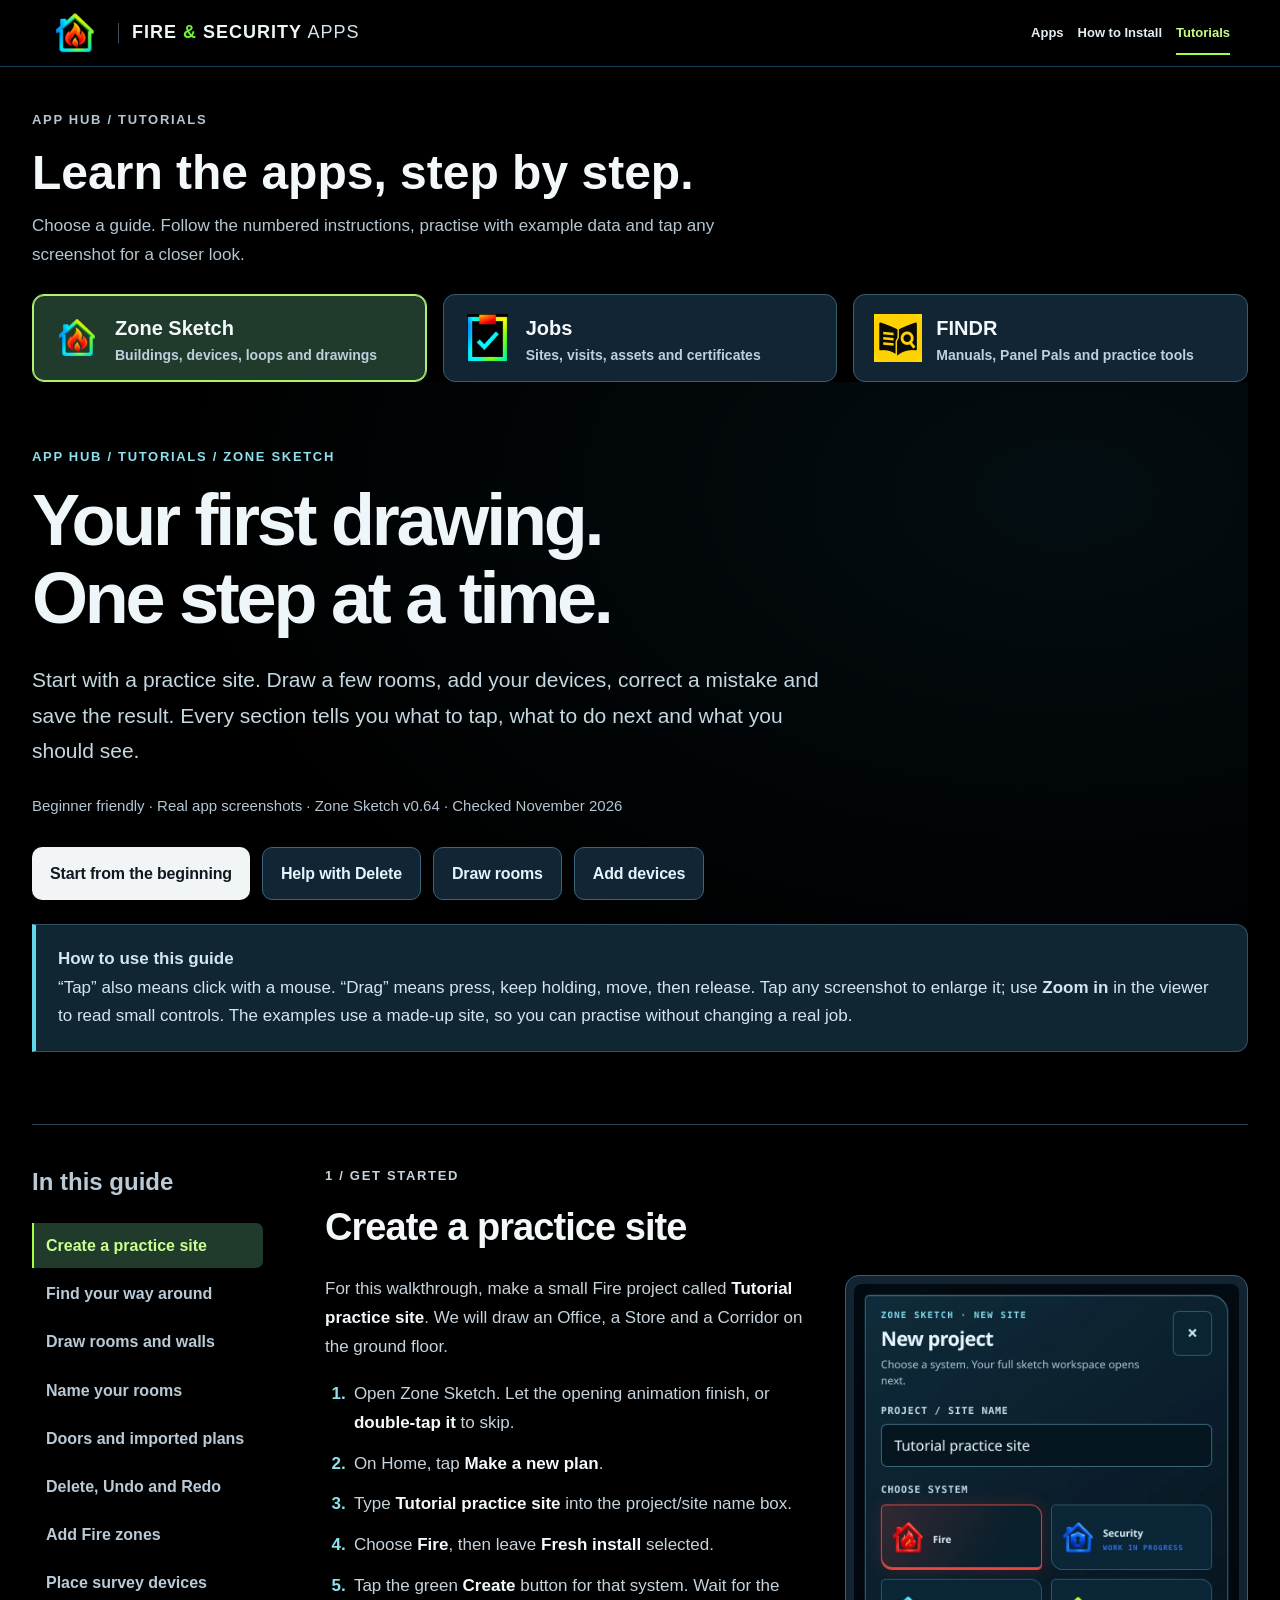
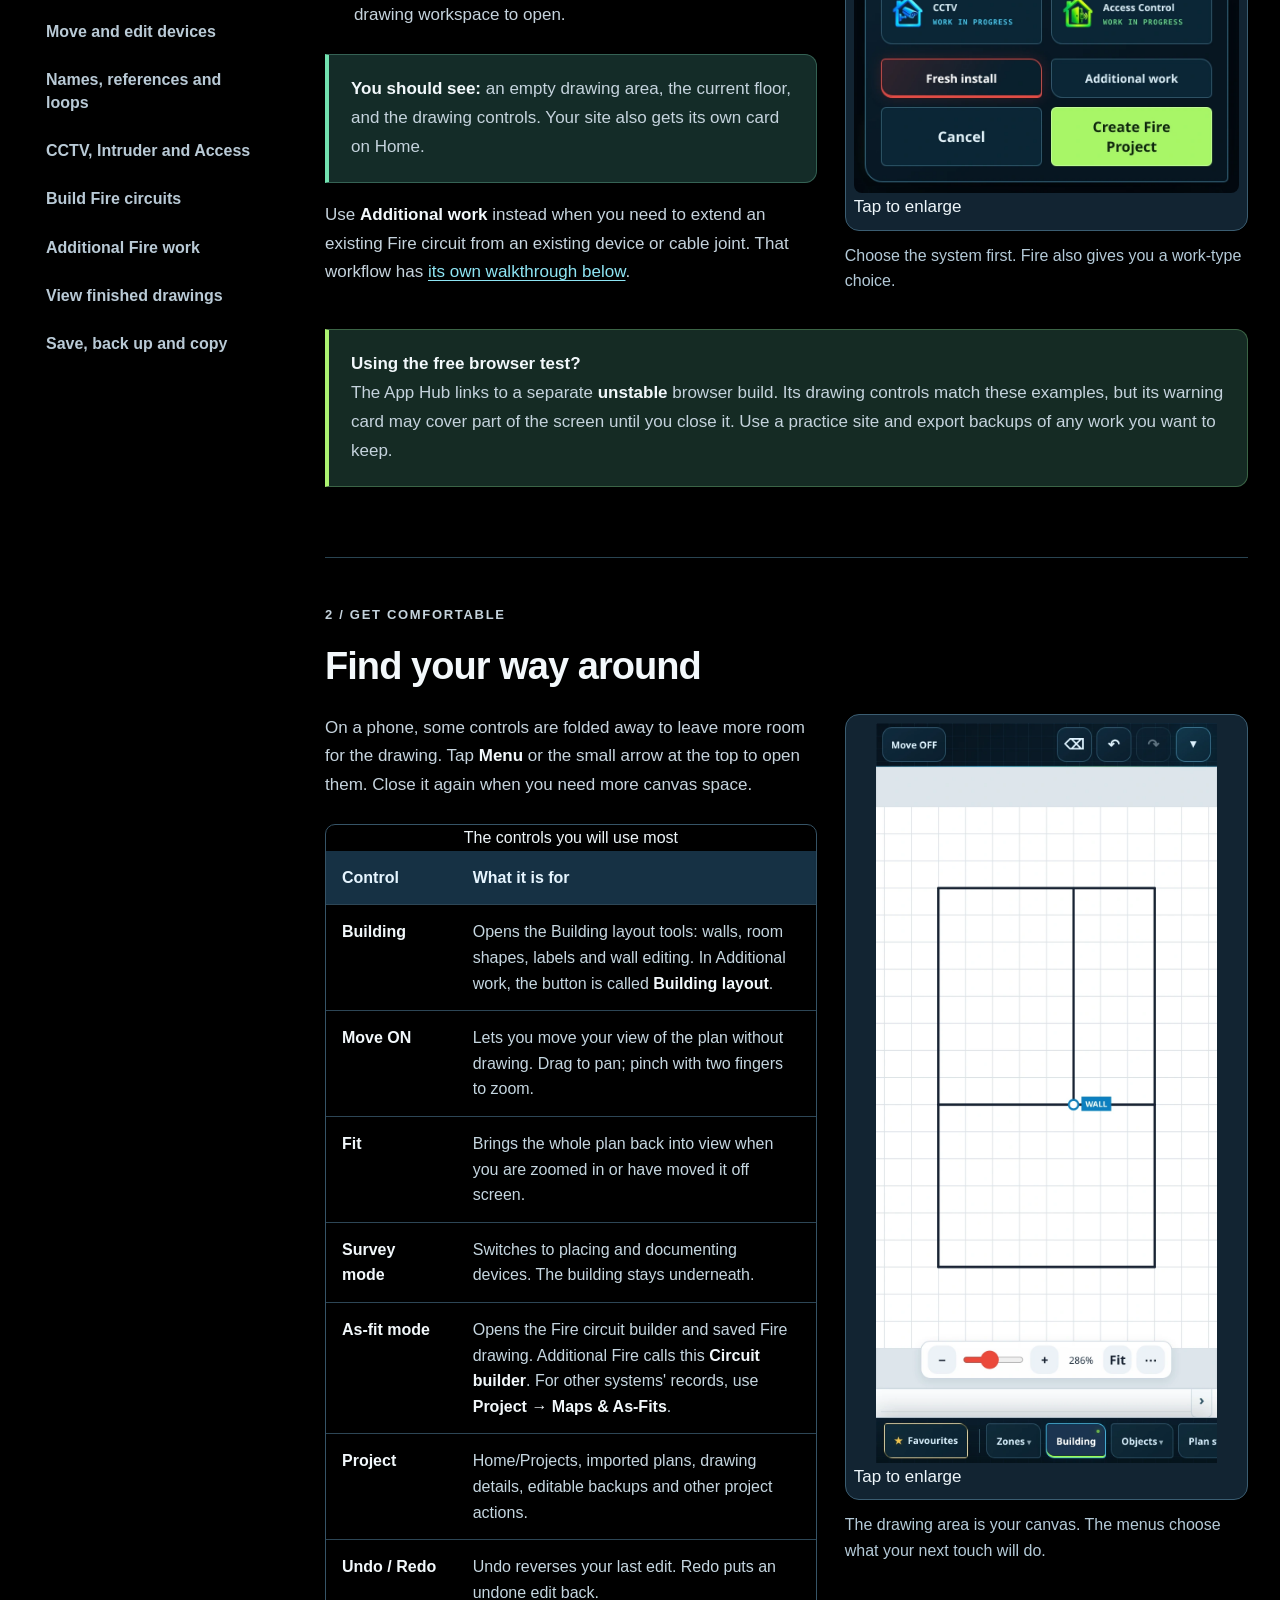
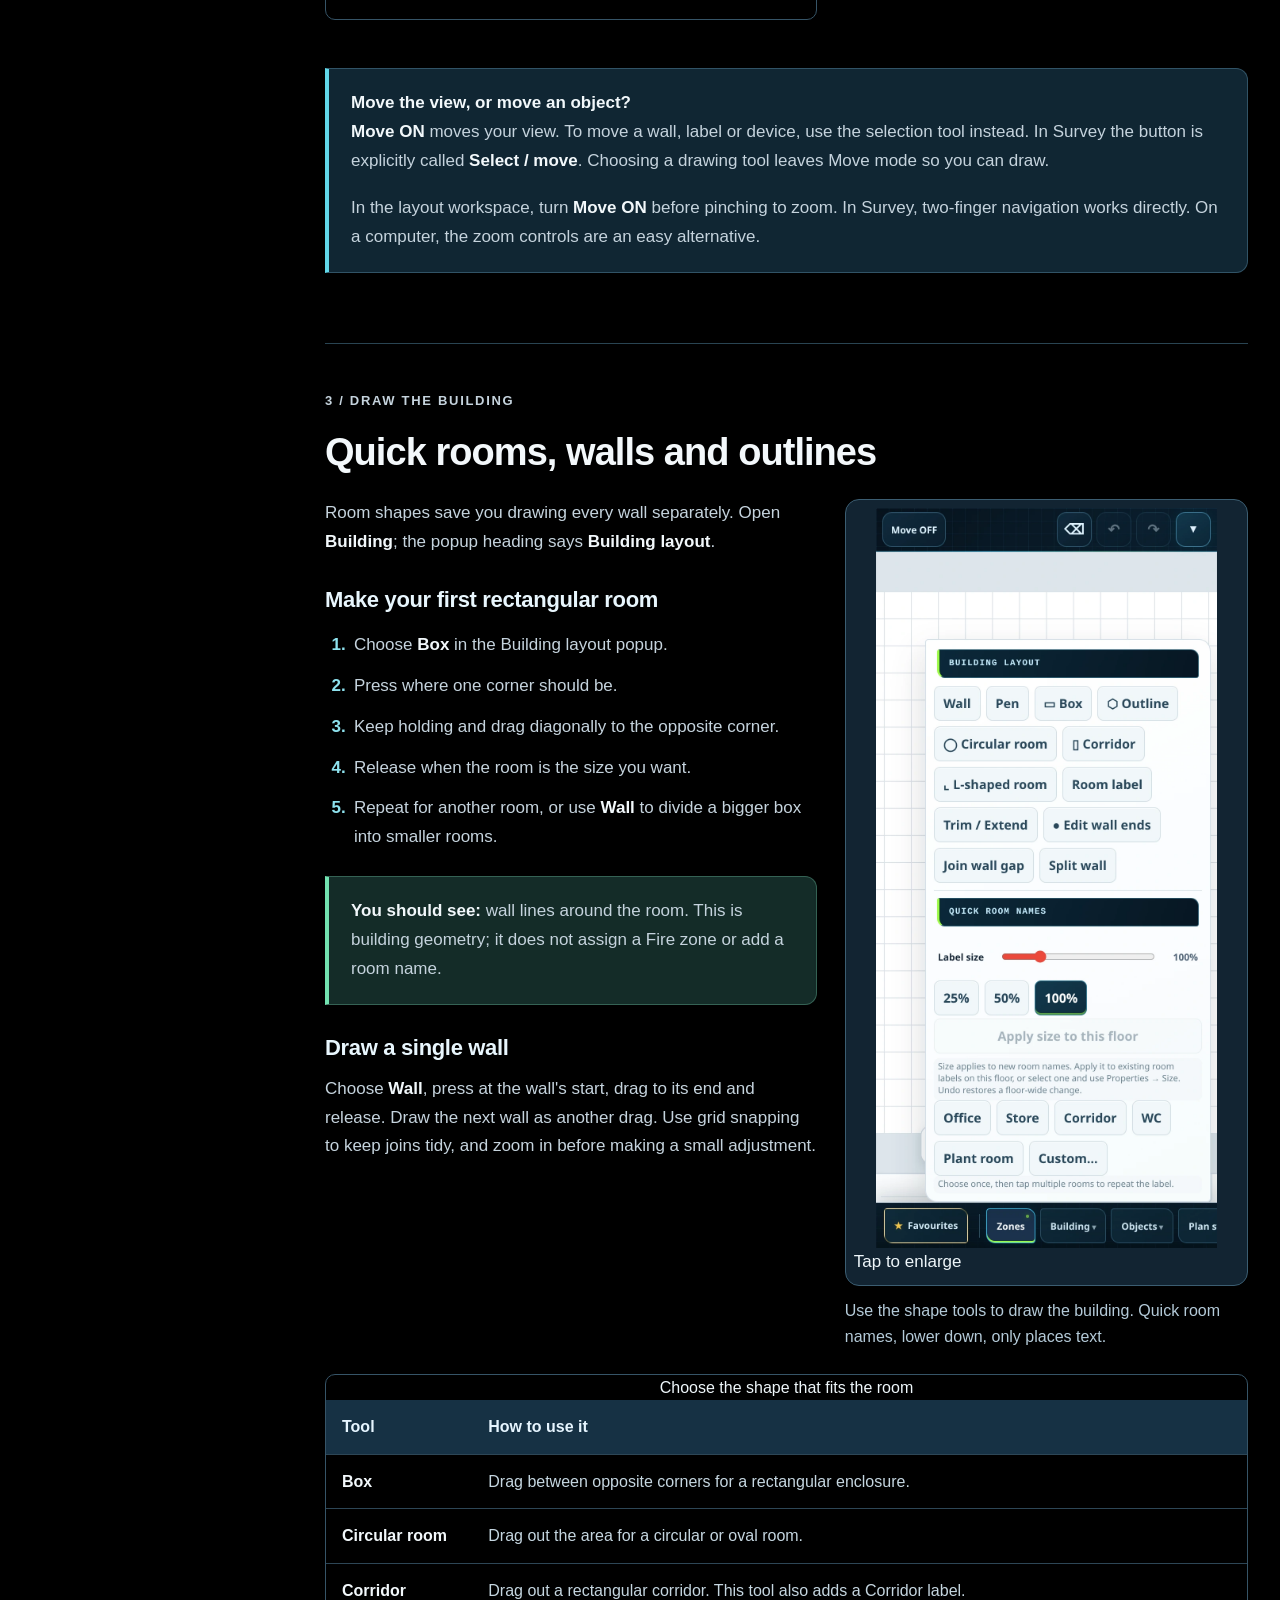
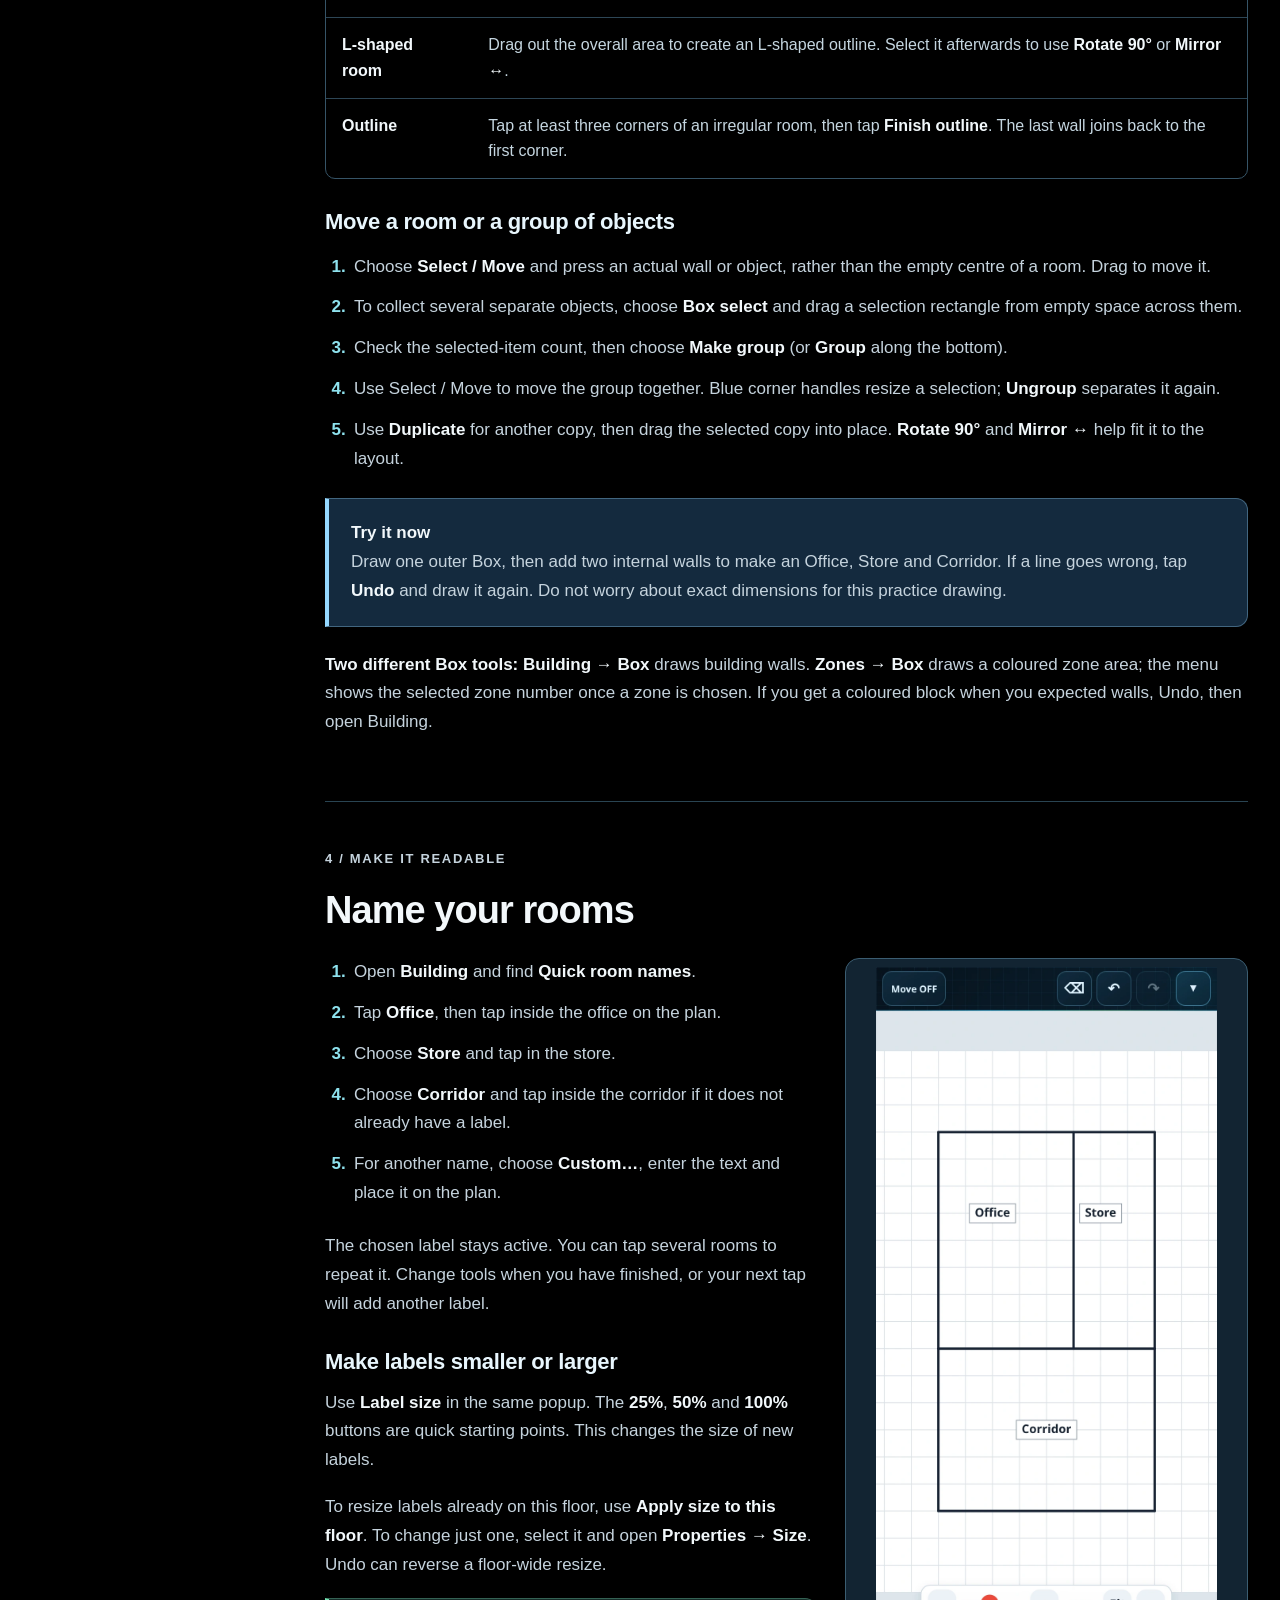
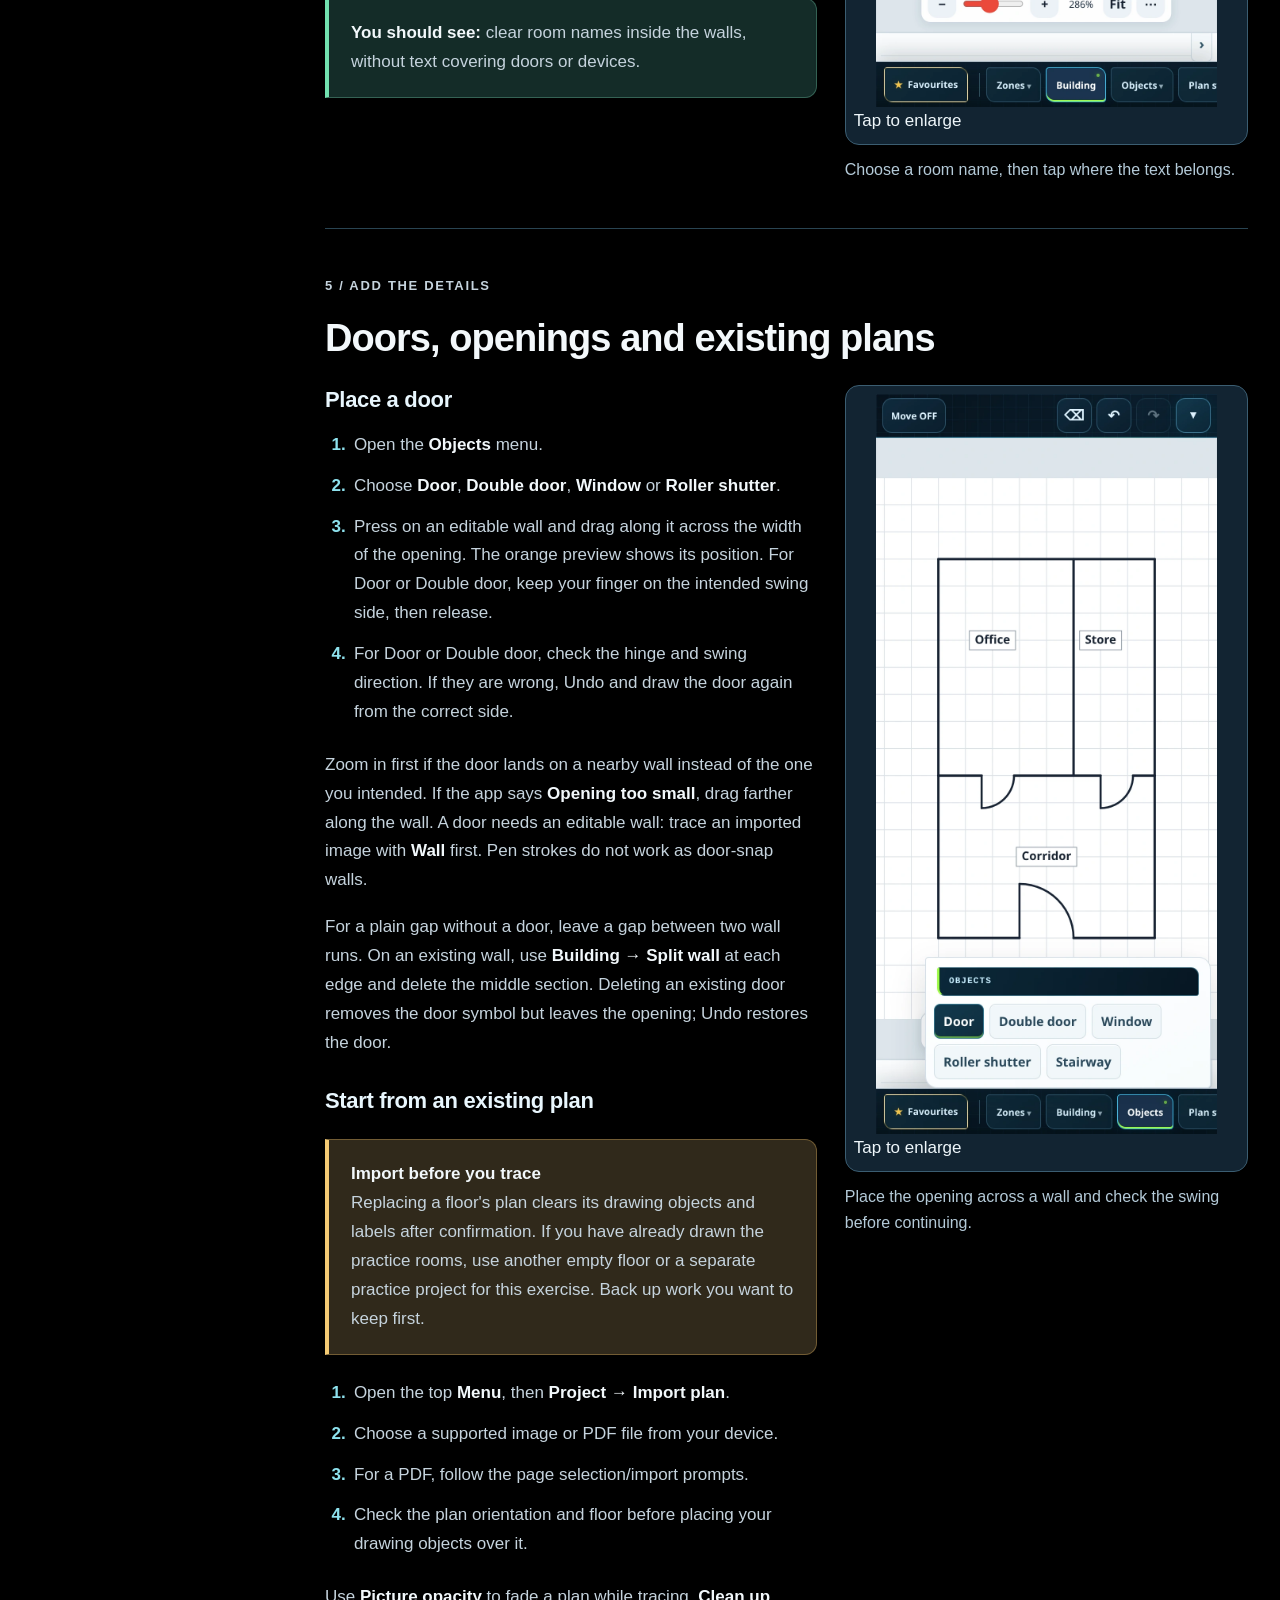
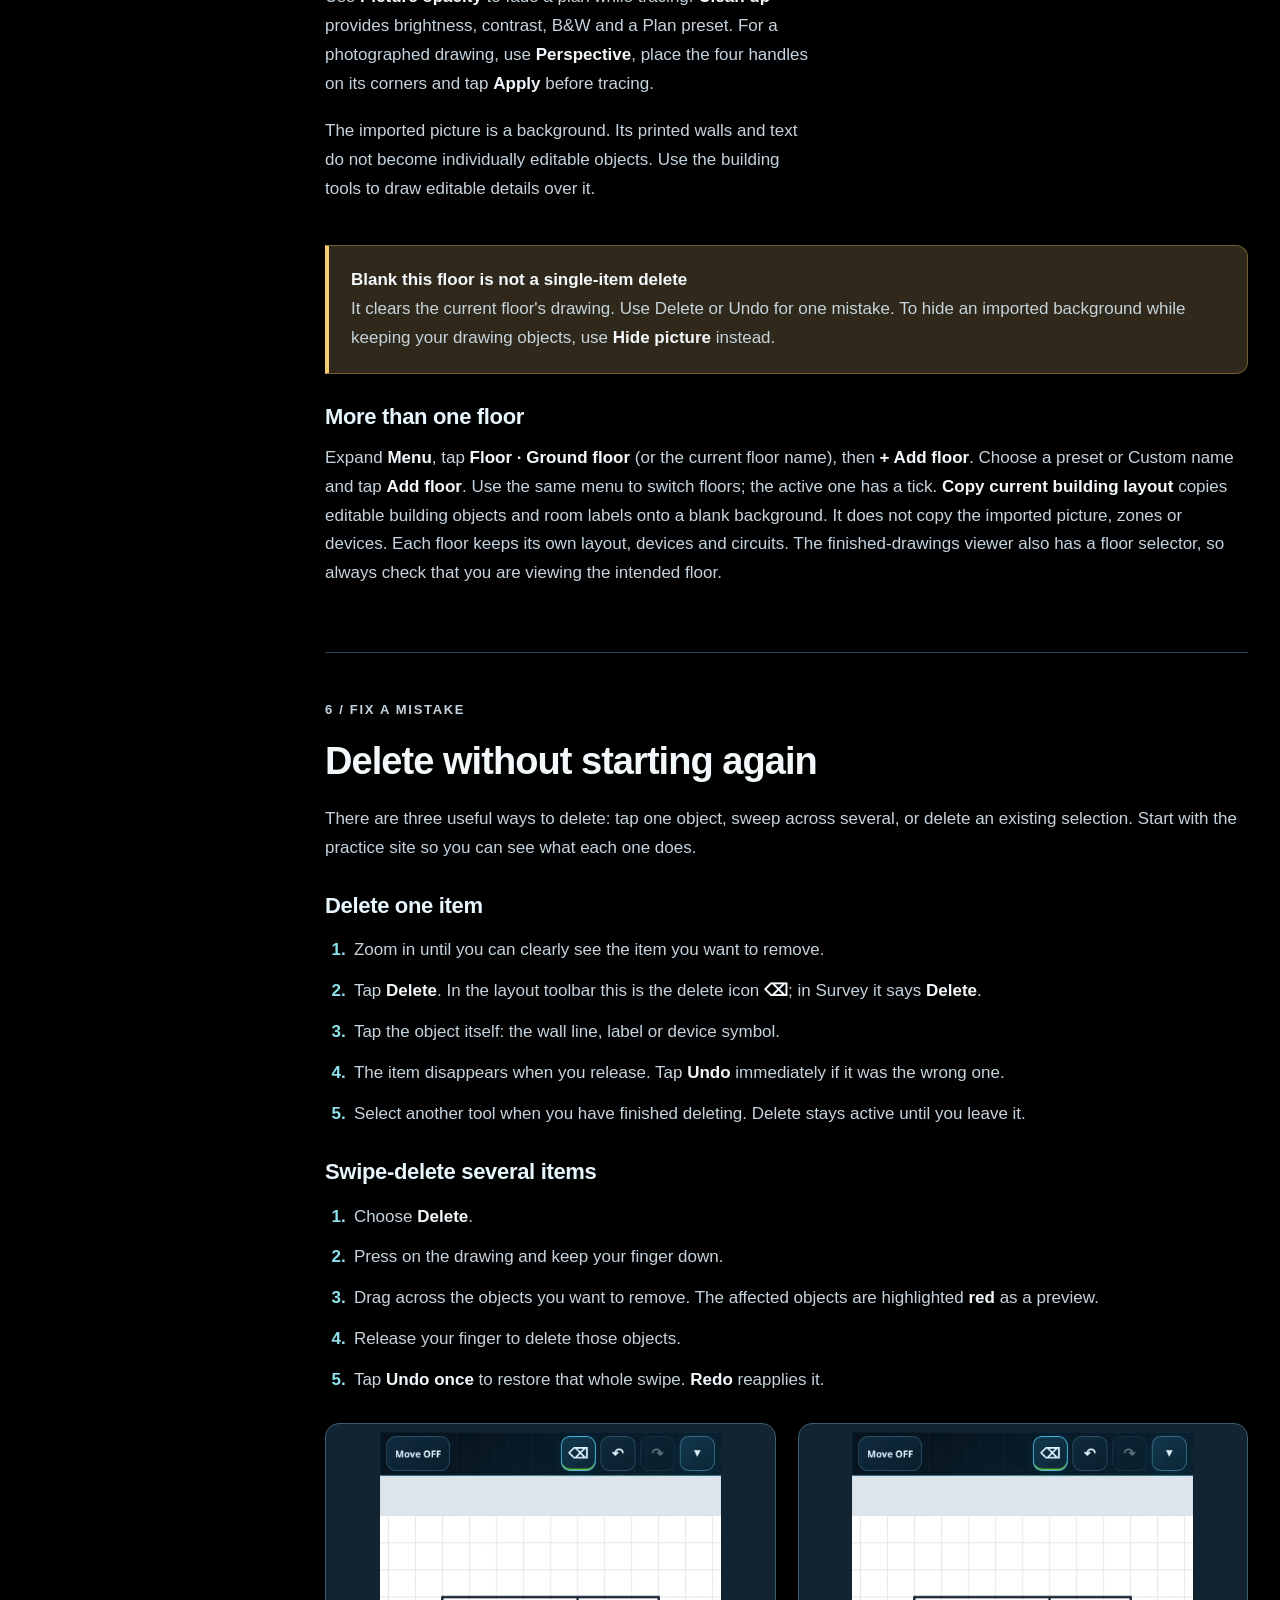
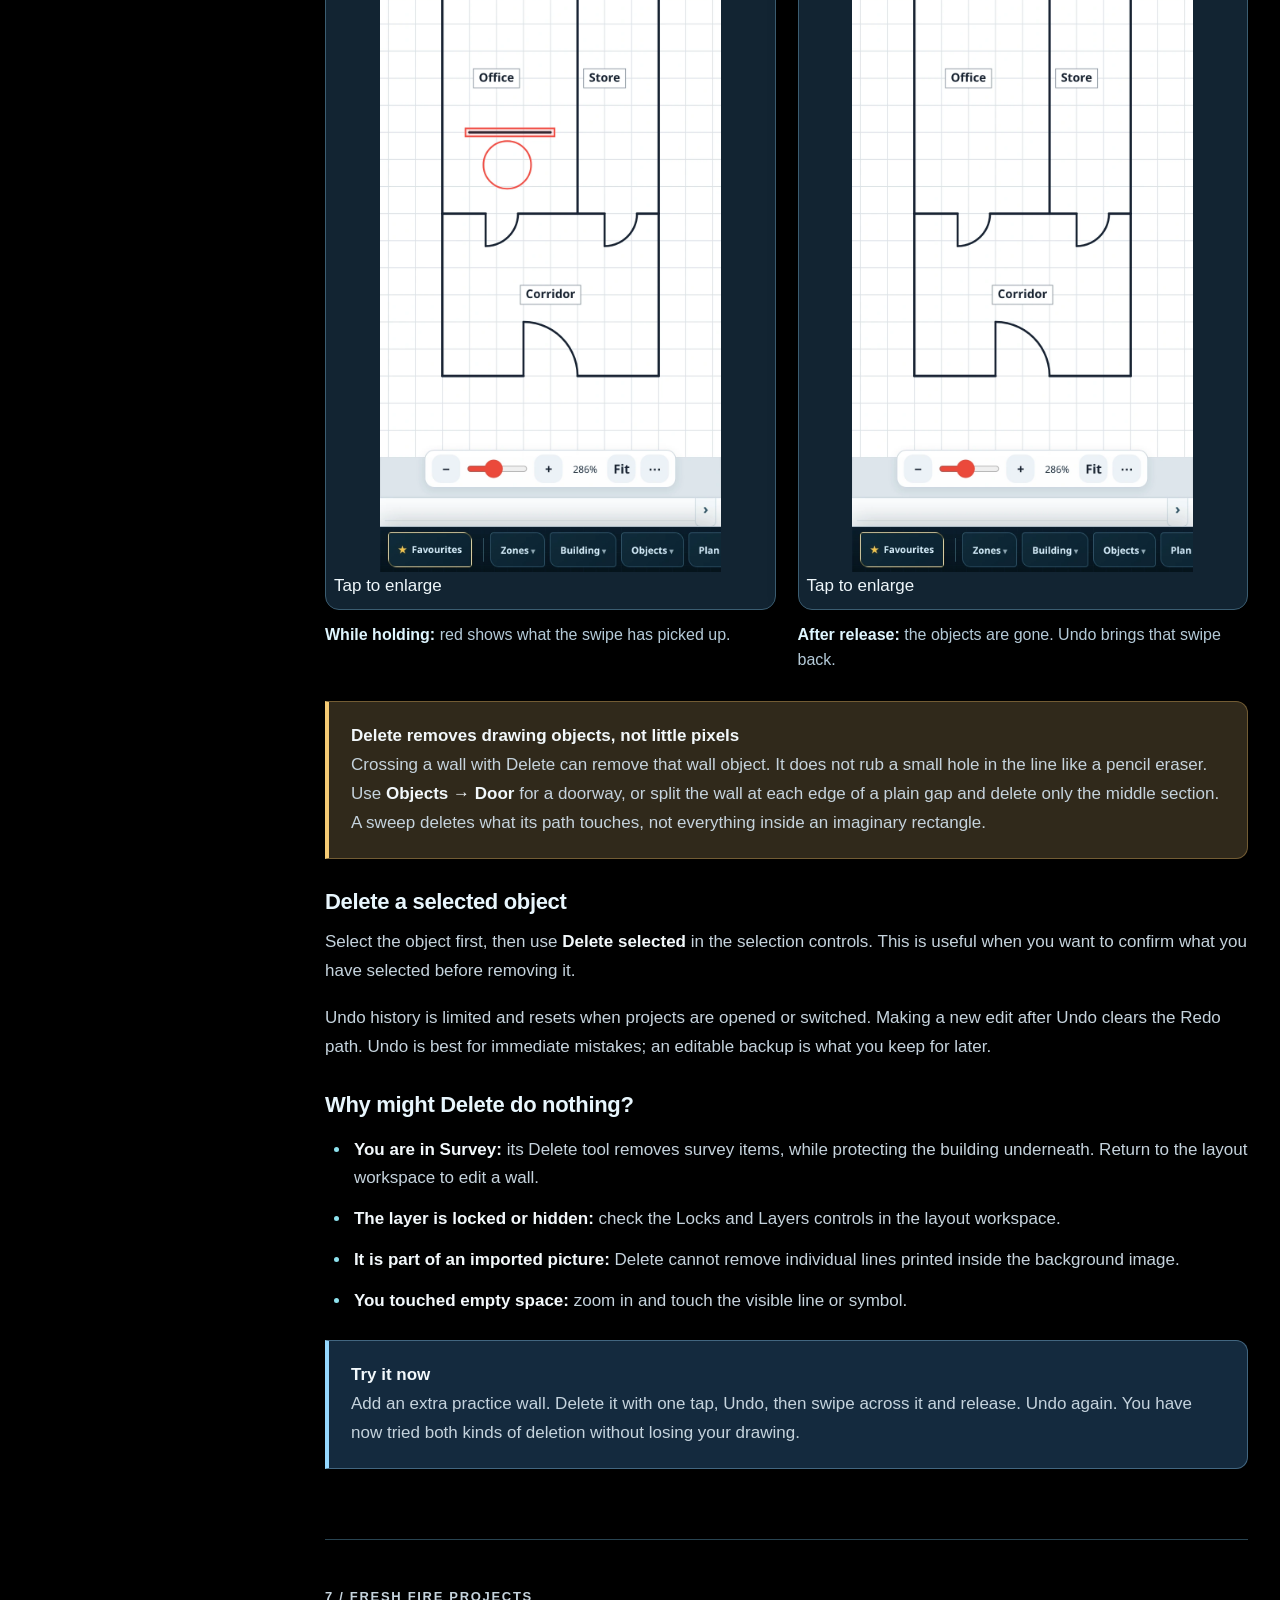
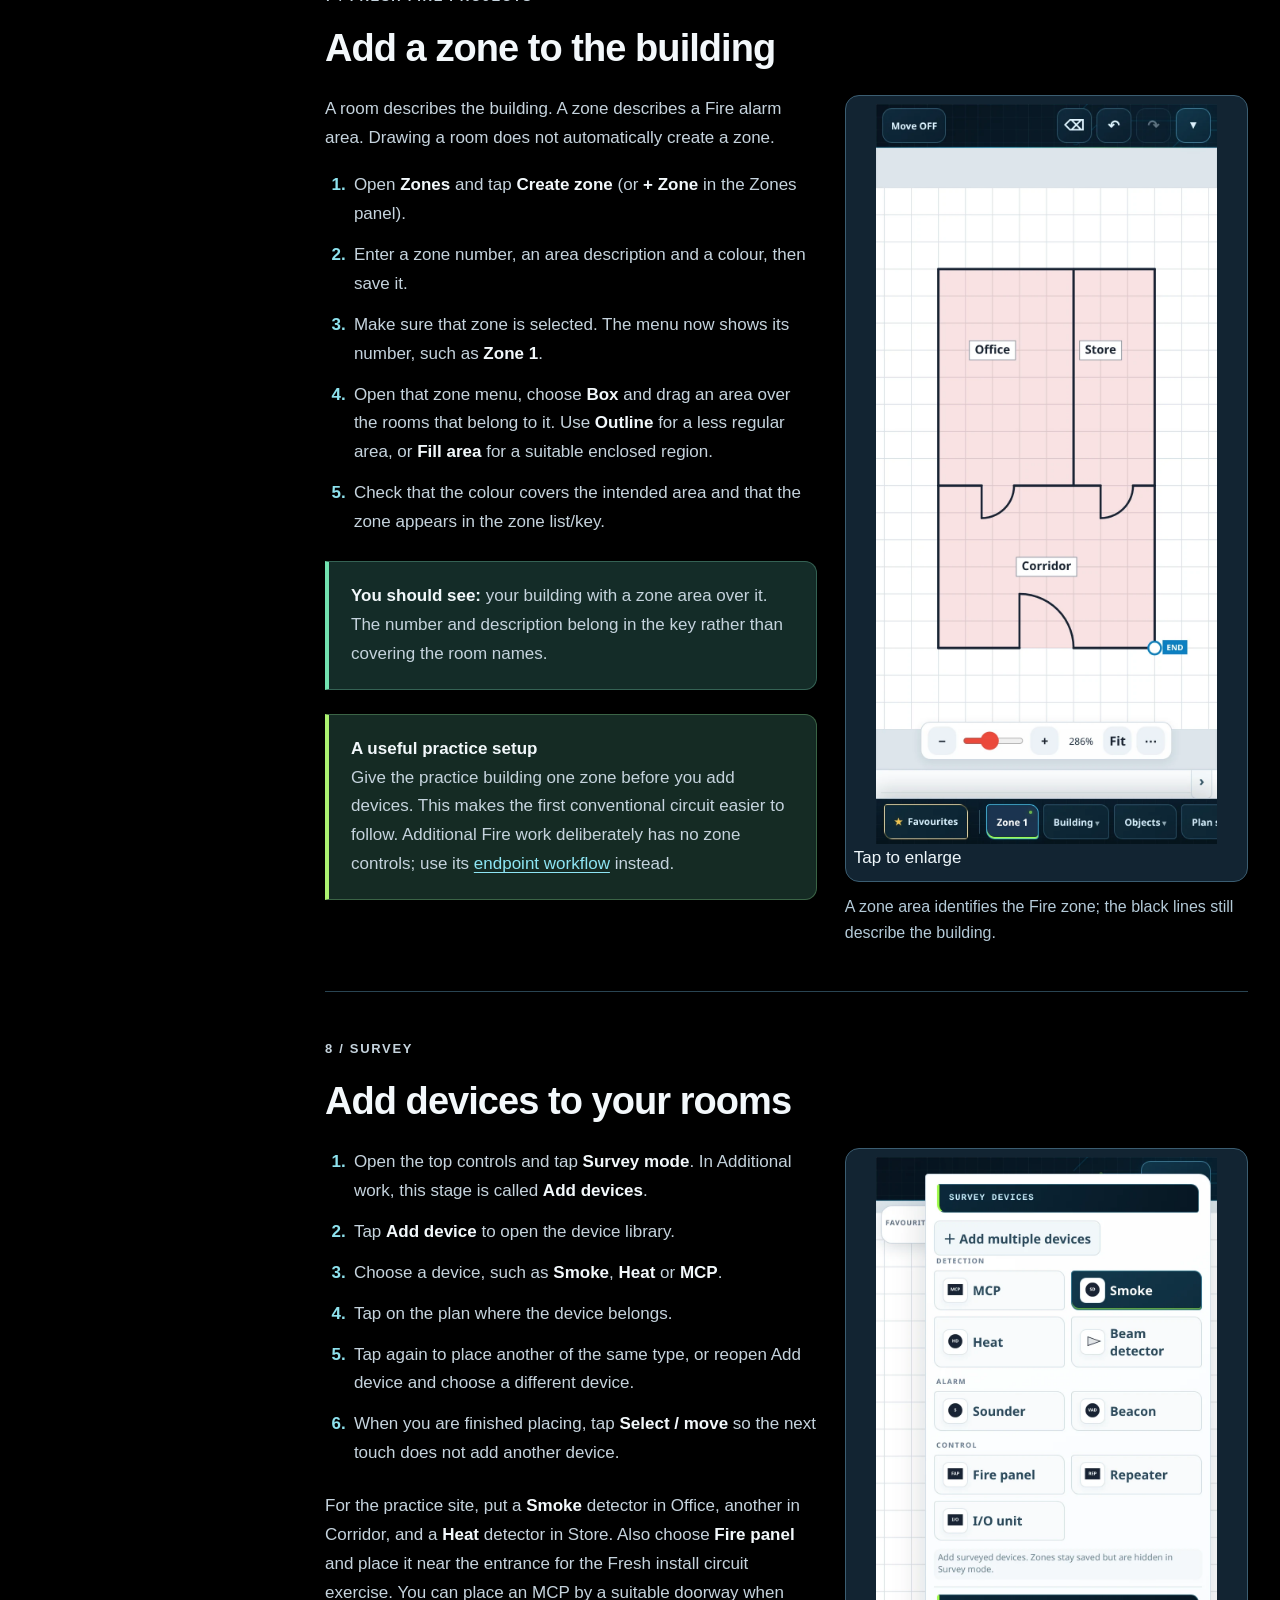
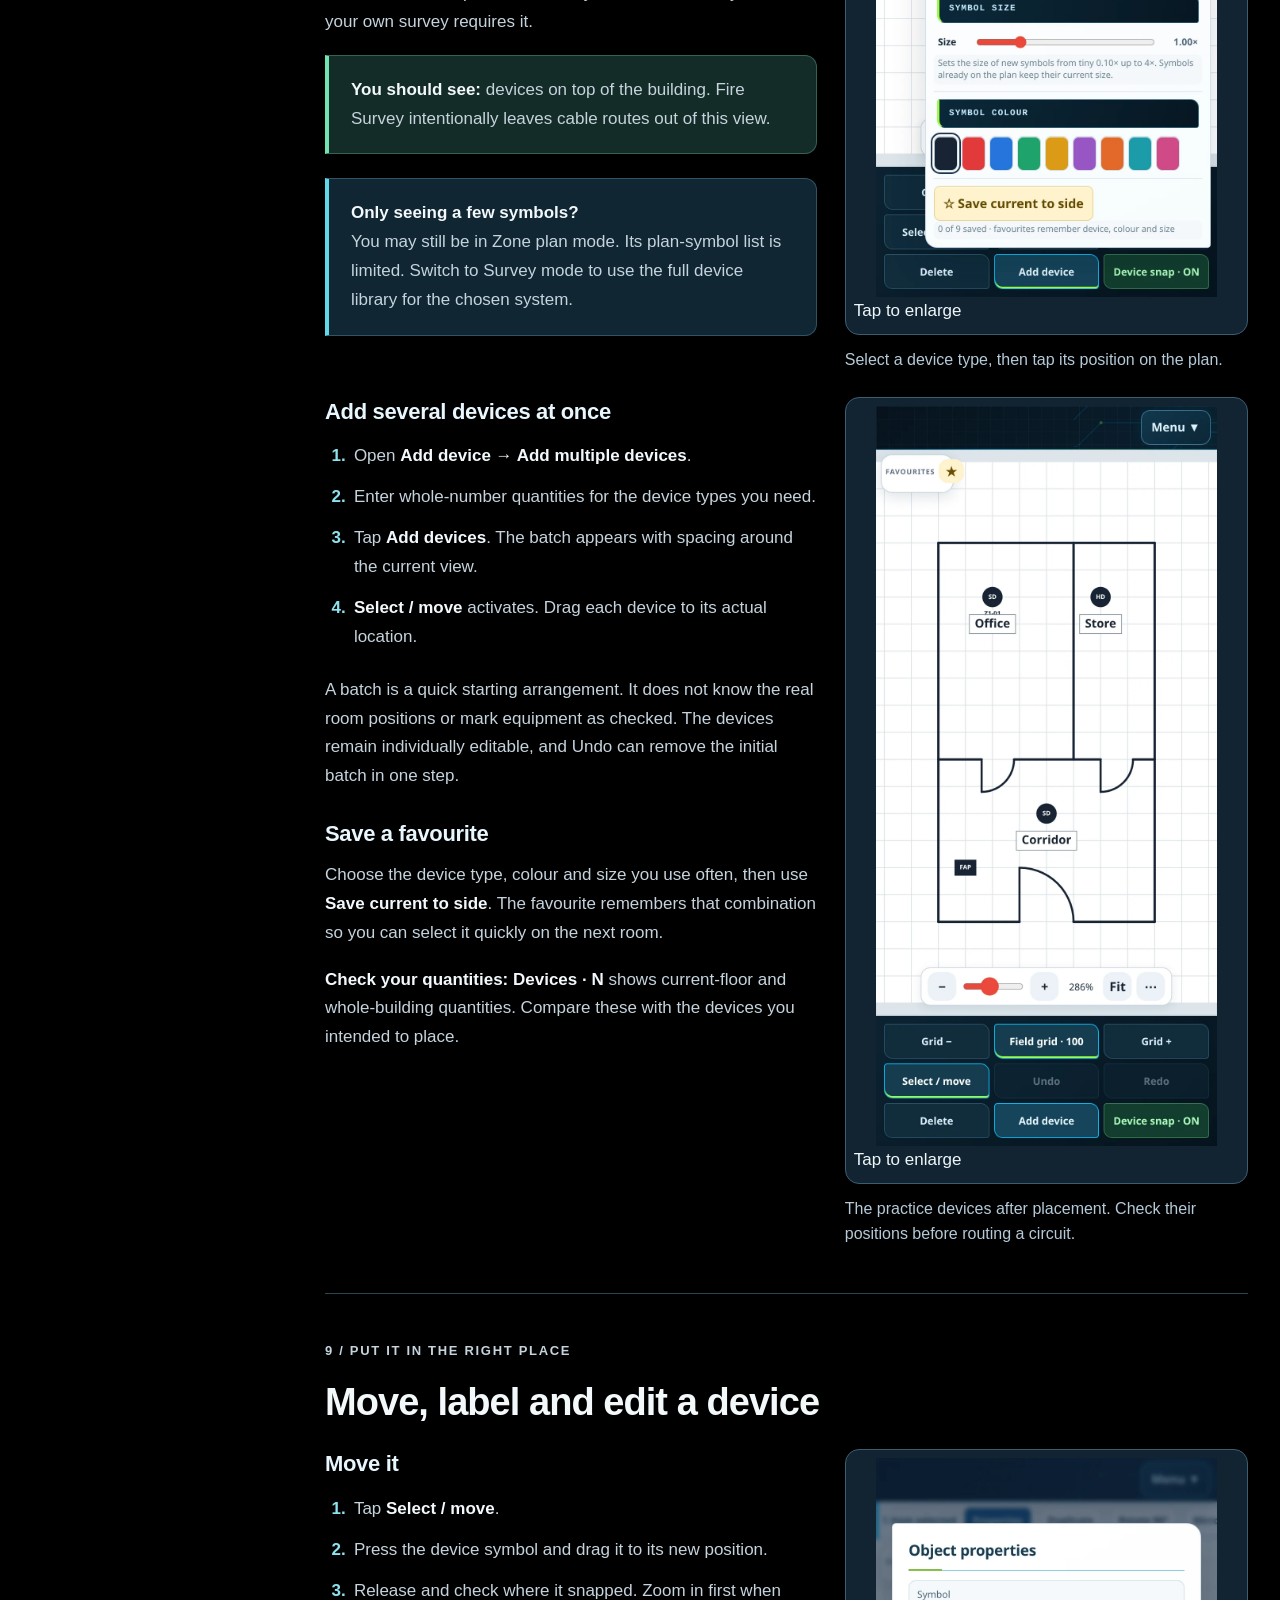
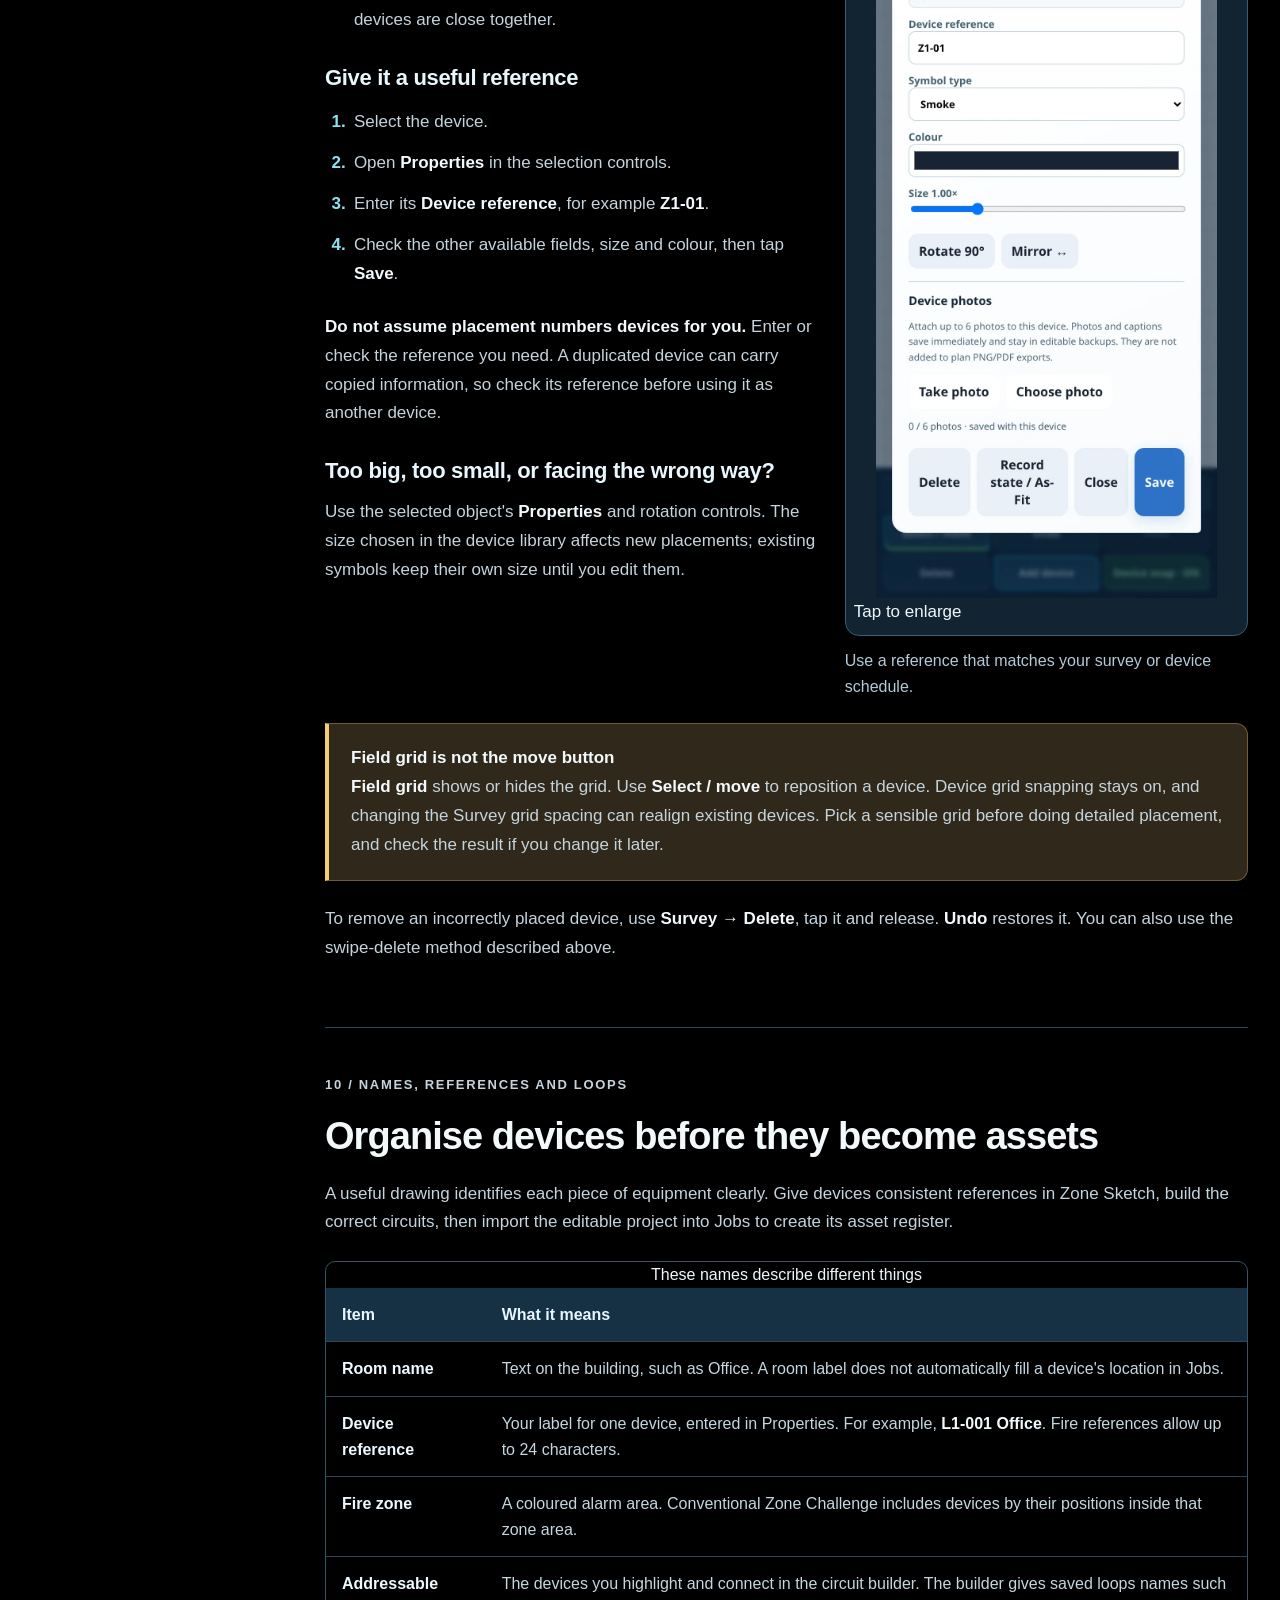
==== commit 0a614720: "Add FINDR tutorial with authentic screenshots and three-app navigation" ====
--- a/tutorials.html
+++ b/tutorials.html
@@ -4,15 +4,15 @@
   <meta charset="utf-8">
   <meta name="viewport" content="width=device-width,initial-scale=1,viewport-fit=cover">
   <meta name="theme-color" content="#080d13">
-  <meta name="description" content="Learn Zone Sketch and Jobs with step-by-step screenshots: rooms, devices, loops, sites, visits, assets, imports and customer certificates.">
+  <meta name="description" content="Learn Zone Sketch, Jobs and FINDR with step-by-step screenshots: drawings, site visits, assets, certificates, manuals, Panel Pals and practice tools.">
   <meta property="og:type" content="article">
-  <meta property="og:title" content="Zone Sketch and Jobs tutorials | Fire & Security App Hub">
-  <meta property="og:description" content="A practical beginner's guide with real screenshots. Draw a practice site, place devices, correct mistakes and produce your finished drawings.">
+  <meta property="og:title" content="Zone Sketch, Jobs and FINDR tutorials | Fire & Security App Hub">
+  <meta property="og:description" content="Practical beginner guides with real screenshots. Draw plans, organise visits, save manuals, use Panel Pals and practise with engineering tools.">
   <meta property="og:url" content="https://william2535.github.io/FIRE-SECURITY-APP-PORTAL/tutorials.html">
-  <title>Zone Sketch and Jobs tutorials — Fire & Security App Hub</title>
+  <title>Zone Sketch, Jobs and FINDR tutorials — Fire & Security App Hub</title>
   <link rel="icon" href="assets/tutorials/zone-sketch-icon.webp">
   <link rel="stylesheet" href="styles.css?v=white-chevron-e8dc15b3">
-  <link rel="stylesheet" href="tutorials.css?v=2">
+  <link rel="stylesheet" href="tutorials.css?v=3">
   <script src="tutorials.js?v=2" defer></script>
 </head>
 <body class="has-tutorials-nav tutorial-page">
@@ -24,8 +24,8 @@
   </div>
 </header>
 <main id="tutorial-main" class="tutorial-shell">
-  <header class="tutorial-hub-intro"><p class="tutorial-eyebrow">APP HUB / TUTORIALS</p><h1>Learn the apps, step by step.</h1><p>Choose a guide. Practise with a sample site, follow the numbered instructions and tap any screenshot for a closer look.</p></header>
-  <nav class="tutorial-app-picker" aria-label="Choose an app tutorial"><a href="#zone-sketch" data-guide-link="zone-sketch"><img src="assets/tutorials/zone-sketch-icon.webp" alt="" width="48" height="48"><span><strong>Zone Sketch</strong><small>Buildings, devices, loops and drawings</small></span></a><a href="#jobs" data-guide-link="jobs"><img src="assets/jobs-authentic.webp" alt="" width="48" height="48"><span><strong>Jobs</strong><small>Sites, visits, assets and certificates</small></span></a></nav>
+  <header class="tutorial-hub-intro"><p class="tutorial-eyebrow">APP HUB / TUTORIALS</p><h1>Learn the apps, step by step.</h1><p>Choose a guide. Follow the numbered instructions, practise with example data and tap any screenshot for a closer look.</p></header>
+  <nav class="tutorial-app-picker" aria-label="Choose an app tutorial"><a href="#zone-sketch" data-guide-link="zone-sketch"><img src="assets/tutorials/zone-sketch-icon.webp" alt="" width="48" height="48"><span><strong>Zone Sketch</strong><small>Buildings, devices, loops and drawings</small></span></a><a href="#jobs" data-guide-link="jobs"><img src="assets/jobs-authentic.webp" alt="" width="48" height="48"><span><strong>Jobs</strong><small>Sites, visits, assets and certificates</small></span></a><a href="#findr" data-guide-link="findr"><img src="assets/tutorials/findr-icon.png" alt="" width="48" height="48"><span><strong>FINDR</strong><small>Manuals, Panel Pals and practice tools</small></span></a></nav>
   <section class="tutorial-guide" id="zone-sketch" aria-labelledby="zone-sketch-title">
   <header class="tutorial-hero">
     <p class="tutorial-eyebrow">APP HUB / TUTORIALS / ZONE SKETCH</p>
@@ -399,6 +399,342 @@
 <div class="tutorial-actions"><a class="btn btn-white" href="#jobs-start">Back to Jobs basics</a><a class="btn btn-outline" href="#zone-sketch">Open Zone Sketch guide</a><a class="btn btn-outline" href="index.html">Return to App Hub</a></div>
 </section>
 </article></div></section>
+
+  <section class="tutorial-guide" id="findr" aria-labelledby="findr-title">
+  <header class="tutorial-hero">
+    <p class="tutorial-eyebrow">APP HUB / TUTORIALS / FINDR</p>
+    <h2 class="tutorial-title" id="findr-title">Find the manual.<br>Follow the evidence.</h2>
+    <p class="tutorial-lede">Build a useful offline kit, make a Panel Pal, record a fault investigation and practise on a virtual panel. Follow the numbered steps, check the result, then try the next task.</p>
+    <p class="tutorial-meta">Beginner friendly · Real app screenshots · FINDR browser 0.40.2 · Checked November 2026</p>
+    <div class="tutorial-actions"><a class="btn btn-white" href="#findr-start">Start from the beginning</a><a class="btn btn-outline" href="#findr-manuals">Find a manual</a><a class="btn btn-outline" href="#findr-panel-pals">Make a Panel Pal</a><a class="btn btn-outline" href="#findr-emulators">Try a virtual panel</a></div>
+    <div class="tutorial-note"><strong>A useful first session</strong><p>Start with one manual and a made-up practice job. “Tap” also means click. Tap any screenshot to enlarge it, then use <strong>Zoom in</strong> to read small controls. The examples document practice activity; they are not results from a real installation.</p><p>This guide follows the <a href="https://william2535.github.io/Findr/app/" target="_blank" rel="noopener noreferrer">FINDR browser app</a> linked from the Hub. Installed Android releases are versioned separately, so some screens may differ.</p></div>
+  </header>
+<details class="tutorial-jump"><summary>Jump to a chapter</summary><nav class="tutorial-toc" aria-label="Jump to a FINDR chapter"><a href="#findr-start">1. Find your way around</a><a href="#findr-manuals">2. Find and save a manual</a><a href="#findr-saved-pdfs">3. Read, search and import PDFs</a><a href="#findr-pictures">4. Panel and device pictures</a><a href="#findr-wiring">5. Wiring pictures and source pages</a><a href="#findr-offline">6. Prepare your offline kit</a><a href="#findr-import">7. Import a panel schedule</a><a href="#findr-panel-pals">8. Make a Panel Pal</a><a href="#findr-answers">9. Ask and check the source</a><a href="#findr-ai-modes">10. Choose a reply mode</a><a href="#findr-faults">11. Faults, readings and handover</a><a href="#findr-emulators">12. Practise on a virtual panel</a><a href="#findr-menu-maps">13. Find a documented menu</a><a href="#findr-toolbox">14. Use the Tool box</a><a href="#findr-resistors">15. Explore Resistor lab</a><a href="#findr-quizzes">16. Learn with short quizzes</a><a href="#findr-papers">17. Try a timed practice paper</a><a href="#findr-backups">18. Save and transfer your work</a><a href="#findr-updates">19. Install, update and fix problems</a></nav></details><div class="tutorial-layout"><aside class="tutorial-sidebar"><nav class="tutorial-toc" aria-label="FINDR tutorial chapters"><h2>In this guide</h2><a href="#findr-start">Find your way around</a><a href="#findr-manuals">Find and save a manual</a><a href="#findr-saved-pdfs">Read, search and import PDFs</a><a href="#findr-pictures">Panel and device pictures</a><a href="#findr-wiring">Wiring pictures and source pages</a><a href="#findr-offline">Prepare your offline kit</a><a href="#findr-import">Import a panel schedule</a><a href="#findr-panel-pals">Make a Panel Pal</a><a href="#findr-answers">Ask and check the source</a><a href="#findr-ai-modes">Choose a reply mode</a><a href="#findr-faults">Faults, readings and handover</a><a href="#findr-emulators">Practise on a virtual panel</a><a href="#findr-menu-maps">Find a documented menu</a><a href="#findr-toolbox">Use the Tool box</a><a href="#findr-resistors">Explore Resistor lab</a><a href="#findr-quizzes">Learn with short quizzes</a><a href="#findr-papers">Try a timed practice paper</a><a href="#findr-backups">Save and transfer your work</a><a href="#findr-updates">Install, update and fix problems</a></nav></aside><article class="tutorial-content" aria-label="FINDR beginner tutorial">
+<section class="tutorial-chapter" id="findr-start">
+        <p class="chapter-tag">1 / FINDR</p><h2>Open FINDR and find your way around</h2>
+        <div class="lesson-grid"><div class="lesson-copy">
+          <p>FINDR brings manuals, equipment pictures and field-reference tools together. Start by finding one real manual and saving it. You can explore the other tools after you know where your offline library lives.</p>
+          <ol><li>Open <a href="https://william2535.github.io/Findr/app/" target="_blank" rel="noopener">FINDR from the App Hub</a>. These lessons follow the browser app, version <strong>0.40.2</strong>.</li><li>Let the opening screen finish. On <strong>Home</strong>, look for <strong>Saved PDFs</strong>, <strong>Browse panel packs</strong> and <strong>Device packs</strong>.</li><li>Find the main navigation: <strong>Home</strong>, <strong>Manuals</strong>, <strong>Emulators</strong>, <strong>Panel Pals</strong>, <strong>Menu maps</strong> and <strong>Quizzes</strong>. On a phone, swipe the top navigation row sideways to reveal tabs such as <strong>Quizzes</strong>. Scroll the page to see controls farther down.</li><li>Tap <strong>Manuals</strong> to browse the catalogue. Tap <strong>Home</strong> when you want to return to the starting page.</li><li>Read the offline-status line. It shows the app state, how many PDFs are saved, and separate PDF/OCR/model readiness. Opening the website once does not mean every resource is ready.</li></ol>
+          <p class="check-result"><strong>You should see:</strong> FINDR’s yellow-and-black Home screen and the main navigation. A fresh installation may have no saved PDFs and some resources still pending.</p>
+        </div><figure class="tutorial-shot"><a class="screenshot-link" href="assets/tutorials/findr/01-home.webp" data-caption="FINDR Home brings together saved manuals, picture packs and the rest of the field kit. Saved counts belong to this device."><img src="assets/tutorials/findr/01-home.webp" alt="FINDR Home on a portrait phone, with its navigation and manual-library shortcuts." width="860" height="1864" loading="lazy"><span>Tap to enlarge</span></a><figcaption>Start with one saved manual. Your own counts will depend on what you have downloaded.</figcaption></figure></div>
+        <div class="table-scroll"><table class="reference-table"><caption>Choose the right place to start</caption><thead><tr><th>You want to…</th><th>Open…</th></tr></thead><tbody><tr><td>Find a manual by model or brand</td><td><strong>Manuals → Find a manual</strong></td></tr><tr><td>Read a PDF already stored here</td><td><strong>Saved PDFs</strong> on Home or in Manuals</td></tr><tr><td>Compare panel or device pictures</td><td><strong>Manuals → Panel packs</strong> or <strong>Device packs</strong></td></tr><tr><td>Find a reviewed wiring page</td><td><strong>Manuals → Wiring diagrams</strong> or <strong>Wiring packs</strong></td></tr><tr><td>Keep a chosen system’s manuals and conversations together</td><td><strong>Panel Pals</strong></td></tr><tr><td>Look up a programmed location from your CSV schedule</td><td>Home → <strong>Import panel download</strong></td></tr></tbody></table></div>
+        <div class="tutorial-note"><strong>Three different things to prepare</strong><p>The app includes catalogue information and equipment pictures. <strong>Full PDFs must be saved separately.</strong> Optional local AI also needs its own resources and a supported device. A picture, a saved PDF and a ready Panel Pal are different states.</p></div>
+        <div class="practice-task"><strong>Try it now</strong><p>Open Manuals, look at its six tabs, then return Home. Open Saved PDFs and check its count. If the library is empty, the next lesson will help you save your first manual.</p></div>
+        <p><strong>If the app is still preparing:</strong> keep it open with a connection and let it finish. Check the actual readiness status before depending on it offline. If the page reports that device storage is unavailable, browsing may work while saving does not; use your normal browser rather than assuming the file was stored.</p>
+      </section>
+
+<section class="tutorial-chapter" id="findr-manuals">
+        <p class="chapter-tag">2 / FINDR</p><h2>Search by model, then save the manual</h2>
+        <div class="lesson-grid"><div class="lesson-copy">
+          <p>Read the model or product code from the equipment label first. A manufacturer can make several products with similar names and different instructions.</p>
+          <ol><li>Tap <strong>Manuals → Find a manual</strong>.</li><li>Tap the search box and enter a model, for example <strong>XFP</strong>. You can also search a manufacturer or product code.</li><li>If there are too many results, choose a <strong>Discipline</strong> and <strong>Manual brand</strong>. Use <strong>Sort manuals</strong> to choose <strong>Best match</strong>, <strong>Title A–Z</strong> or <strong>Brand A–Z</strong>.</li><li>Read the full result title and its document type, brand and edition/revision where supplied. Choose the document for the installed variant and the task you need.</li><li>Tap <strong>Save PDF</strong> on that record. Keep FINDR open and connected while the download runs.</li><li>Wait for <strong>SAVED ON DEVICE</strong> and a <strong>Read</strong> button. Tap Read and check the actual document’s cover/model/edition.</li></ol>
+          <p class="check-result"><strong>You should see:</strong> matching catalogue records, then a saved badge on the document you downloaded. A search result by itself is only a reference; the saved badge tells you the PDF is stored here.</p>
+        </div><figure class="tutorial-shot"><a class="screenshot-link" href="assets/tutorials/findr/02-manual-search.webp" data-caption="Search by the model on the equipment label, then check the exact manual title and edition before saving it."><img src="assets/tutorials/findr/02-manual-search.webp" alt="FINDR manual catalogue search on a phone, with matching document records and save controls." width="860" height="1864" loading="lazy"><span>Tap to enlarge</span></a><figcaption>A short model search is a good starting point. Check the full document before using its instructions.</figcaption></figure></div>
+        <h3>Understand the result buttons</h3>
+        <div class="table-scroll"><table class="reference-table"><caption>What each manual action does</caption><thead><tr><th>Button or label</th><th>What it means</th></tr></thead><tbody><tr><td><strong>Save PDF</strong></td><td>Downloads the actual file into FINDR on this device.</td></tr><tr><td><strong>SAVED ON DEVICE / Read</strong></td><td>The saved file is available in the reader. Open it to check that it is the document you need.</td></tr><tr><td><strong>Source ↗</strong>, <strong>Open source ↗</strong> or <strong>Source page ↗</strong></td><td>Opens an external source. Following the link alone does not save the file inside FINDR.</td></tr><tr><td><strong>Remove</strong></td><td>Offers to remove the saved PDF from this device. Check whether a Panel Pal still needs it before confirming.</td></tr></tbody></table></div>
+        <h3>When the search is not finding it</h3><ol><li>Tap <strong>Clear filters</strong> to remove an old brand or discipline filter.</li><li>Try the exact model from the label, then a shorter model or brand search.</li><li>Tap <strong>Show more manuals</strong> if you have reached the end of the first group of results.</li><li>Check whether you are searching <strong>Find a manual</strong> rather than only Saved PDFs or Wiring diagrams.</li></ol>
+        <p>Catalogue search matches document titles, brands and listed models. To find a word inside a particular PDF, save it and use the reader’s search in the next lesson.</p>
+        <div class="practice-task"><strong>Try it now</strong><p>Search <strong>XFP</strong>, inspect the user-manual results, and save one applicable example. Open it and find its title and edition. This is a practice search, not a claim that the manual applies to another panel at your site.</p></div>
+        <div class="tutorial-note"><strong>If a download fails</strong><p>Check the connection and the download message. A publisher may have moved the file or changed the edition. A failed item is not counted as saved. If you obtain the correct PDF from its legitimate source, use <a href="#findr-saved-pdfs">Import PDF</a> and check it yourself. Files over the app’s 120 MiB limit cannot be imported or downloaded.</p></div>
+      </section>
+
+<section class="tutorial-chapter" id="findr-saved-pdfs">
+        <p class="chapter-tag">3 / FINDR</p><h2>Read, search and import saved PDFs</h2>
+        <div class="lesson-grid"><div class="lesson-copy">
+          <h3>Reopen a manual you saved earlier</h3><ol><li>Tap Home → <strong>Saved PDFs</strong>, or <strong>Manuals → Saved PDFs (n)</strong>.</li><li>Search within this library if you have many files. <strong>Recently saved</strong> helps you find the last document you added.</li><li>Tap the document’s <strong>Read</strong> button.</li><li>Check that the file opens and that its title/model/edition is the one you intended.</li></ol>
+          <p class="check-result"><strong>You should see:</strong> the actual saved documents, each with its saved state and reading controls. The library is specific to this browser/device.</p>
+          <h3>Import a file from your phone</h3><ol><li>Keep the PDF in your phone’s Files or Downloads location.</li><li>Choose Home → <strong>Import a PDF</strong>, or scroll to the bottom of Manuals and tap <strong>Import PDF</strong>.</li><li>Select the PDF in the phone’s file picker.</li><li>Wait for FINDR to validate and save it, then find it in Saved PDFs.</li><li>Tap <strong>Read</strong> and check the contents. A file that matches a checked archive copy can take that catalogue identity; another file appears as a local import and needs your model/edition review.</li></ol>
+          <p>Keep your original file too. Importing does not publish it into everyone else’s catalogue or create a cloud backup.</p>
+        </div><figure class="tutorial-shot"><a class="screenshot-link" href="assets/tutorials/findr/03-saved-pdfs.webp" data-caption="Saved PDFs contains files actually stored in this FINDR installation. Open Read to check the file before relying on it offline."><img src="assets/tutorials/findr/03-saved-pdfs.webp" alt="FINDR Saved PDFs library showing a saved manual and its Read button." width="860" height="1864" loading="lazy"><span>Tap to enlarge</span></a><figcaption>Check the saved badge and open the file. An external source link alone does not create this saved state.</figcaption></figure></div>
+        <div class="lesson-grid"><div class="lesson-copy">
+          <h3>Move around inside the document</h3><ol><li>Use the previous/next page arrows to turn pages.</li><li>For a known page, enter its number in the <strong>PDF page number</strong> box.</li><li>To search, enter a word or short phrase in <strong>Find text in this PDF</strong> and tap <strong>Find</strong>.</li><li>Read the match status. A text match jumps to the relevant page; inspect that page in the document’s context.</li><li>Close the reader when you are finished to return to the library.</li></ol>
+          <p class="check-result"><strong>You should see:</strong> the PDF page and page controls. A successful search reports <strong>Text match on page N</strong>. The PDF’s page index can differ from the page number printed on the sheet.</p>
+          <p><strong>If Find gives no match:</strong> check your spelling or try a shorter word. Scanned pages may have no embedded text for this reader search. Use the contents page/page controls; the ordinary reader does not automatically OCR every scan.</p>
+          <p><strong>If the file is missing:</strong> save or import it again. Seeing its name in another record does not replace the actual PDF bytes.</p>
+        </div><figure class="tutorial-shot"><a class="screenshot-link" href="assets/tutorials/findr/04-pdf-reader.webp" data-caption="The saved PDF opens in FINDR’s own reader. Page controls and Find text in this PDF help you locate the relevant section."><img src="assets/tutorials/findr/04-pdf-reader.webp" alt="A real saved manual open in the FINDR PDF reader on a portrait phone." width="860" height="1864" loading="lazy"><span>Tap to enlarge</span></a><figcaption>Use the full document to confirm scope, edition and context around a reference.</figcaption></figure></div>
+        <div class="practice-task"><strong>Try it now</strong><p>Open your saved example, move to page 2, then return to page 1. Search a word visible in its text. Close the reader, reopen it from Saved PDFs, and check it still opens.</p></div>
+        <h3>Remove a file you no longer need</h3><p>In Saved PDFs, tap its <strong>Remove</strong> button, read the confirmation, then choose <strong>Remove from device</strong> if appropriate. FINDR identifies Panel Pals that depend on the file. Removing it makes those libraries incomplete; it does not remove your original file from Files or another device.</p>
+      </section>
+
+<section class="tutorial-chapter" id="findr-pictures">
+        <p class="chapter-tag">4 / FINDR</p><h2>Use panel and device picture packs</h2>
+        <div class="lesson-grid"><div class="lesson-copy">
+          <h3>Find a panel pack</h3><ol><li>Tap Home → <strong>Browse panel packs</strong>, or <strong>Manuals → Panel packs</strong>.</li><li>Search for a brand and use <strong>Pack system type</strong> if you need to narrow the list.</li><li>Tap <strong>View pack</strong> on the relevant card.</li><li>Read the pack’s scope and saved-PDF count. Tap <strong>View panel</strong> to inspect an individual front, its identification notes and source.</li><li>Compare the actual model label on the installed equipment. If useful, select <strong>＋ Compare</strong> on up to three panel cards to compare their fronts.</li><li>Look under <strong>Included documents</strong>. Save the applicable PDF individually, or use <strong>Download missing PDFs</strong> to save the available files in that pack.</li></ol>
+          <p class="check-result"><strong>You should see:</strong> pictured panel families and their linked documents. A pack may contain pictures only, catalogue references, or downloadable PDFs; its description tells you which.</p>
+          <p>Older manual editions are retained. A similar faceplate does not establish the exact variant, firmware or correct manual.</p>
+        </div><figure class="tutorial-shot"><a class="screenshot-link" href="assets/tutorials/findr/05-panel-pictures.webp" data-caption="Panel pictures help you compare equipment. Confirm the installed model label, then save the applicable full manual separately."><img src="assets/tutorials/findr/05-panel-pictures.webp" alt="FINDR panel pictures and their model/document information on a phone." width="860" height="1864" loading="lazy"><span>Tap to enlarge</span></a><figcaption>A picture helps with identification. The model label and applicable document decide which instructions fit.</figcaption></figure></div>
+        <h3>Check whether the pack download really finished</h3><ol><li>Watch the download card’s <strong>processed</strong>, <strong>saved</strong> and <strong>failed</strong> counts.</li><li>If it says <strong>Pack partially saved</strong>, open <strong>View N failed downloads</strong> to see which files need attention.</li><li>Use <strong>Retry failed</strong> while connected, or <strong>Stop</strong> to stop a running download.</li><li>Check the pack’s final saved count and open the documents you need. <strong>Dismiss</strong> only closes the progress card.</li></ol>
+        <p><strong>All PDFs saved</strong> means all directly downloadable PDFs in that pack are saved. A Home <strong>Downloaded packs</strong> card may appear after only one file has been saved, so read the count rather than assuming the whole pack is complete.</p>
+        <div class="lesson-grid"><div class="lesson-copy">
+          <h3>Find a detector, sounder or other device</h3><ol><li>Open <strong>Manuals → Device packs</strong>, or Home → <strong>Device packs</strong>.</li><li>Search by brand, device or exact part number. Check the <strong>Device pack system</strong> filter.</li><li>Tap <strong>View device pack →</strong>, then <strong>View device</strong> on the item you want to inspect.</li><li>Read its product code, protocol/system, identification notes and applicability limits. Match these to the real label and base.</li><li>Open its linked document(s), or follow <strong>Manufacturer document ↗</strong> to the online source. Save/import the actual PDF if you need it offline.</li></ol>
+          <p>For a wider picture search, choose <strong>Browse all device pictures →</strong>. Filter by <strong>Device system</strong>, <strong>Device brand</strong> and <strong>Device type</strong>, then use <strong>Show more devices</strong> when needed.</p>
+          <p class="check-result"><strong>You should see:</strong> a device reference with identifying details and its source. Some devices have pictures and manufacturer references without a directly downloadable manual.</p>
+        </div><figure class="tutorial-shot"><a class="screenshot-link" href="assets/tutorials/findr/06-device-pictures.webp" data-caption="Use the device’s exact part code and documented protocol or system alongside its picture. A similar shape does not establish compatibility."><img src="assets/tutorials/findr/06-device-pictures.webp" alt="FINDR device picture reference with identification information on a phone." width="860" height="1864" loading="lazy"><span>Tap to enlarge</span></a><figcaption>Check the part number and documented application as well as the appearance.</figcaption></figure></div>
+        <div class="practice-task"><strong>Try it now</strong><p>Open one panel pack and one device reference. Find the model/part code, source credit and document links on each. Check how many full PDFs are saved. You do not need to download a whole brand to practise navigating its pictures.</p></div>
+        <div class="tutorial-note"><strong>Pictures and PDFs have different offline states</strong><p>Bundled pictures come with the prepared app. Full manuals are separate saved files. An online manufacturer link does not save a manual, and a pictured device does not establish compatibility with a panel.</p></div>
+      </section>
+
+<section class="tutorial-chapter" id="findr-wiring">
+        <p class="chapter-tag">5 / FINDR</p><h2>Browse wiring diagrams and family packs</h2>
+        <div class="lesson-grid"><div class="lesson-copy">
+          <p>FINDR’s wiring pictures are reviewed pages from documented sources. Use the model, edition and applicability information with the picture, then open the full manual for context.</p>
+          <h3>Search all reviewed wiring pictures</h3><ol><li>Open <strong>Manuals → Wiring diagrams</strong>.</li><li>Search a model, terminal or wiring topic. Use <strong>Filters &amp; sorting</strong> to narrow the discipline, brand or equipment type.</li><li>Tap <strong>View wiring picture</strong> on a relevant result.</li><li>Read the <strong>Applies to</strong> information, source edition and page details before using the diagram.</li><li>Use <strong>Fit page</strong>, <strong>100%</strong> or <strong>150%</strong>, and scroll to read the labels.</li><li>Use <strong>Download full PDF for offline use</strong> when offered. Once the applicable file is saved, choose <strong>Open source page in saved PDF</strong> to read it in context.</li></ol>
+          <p class="check-result"><strong>You should see:</strong> the actual source picture with its scope and document reference. The picture can be available even when its full source PDF has not been saved.</p>
+        </div><figure class="tutorial-shot"><a class="screenshot-link" href="assets/tutorials/findr/07-wiring.webp" data-caption="Wiring references retain their source and applicability. Check the exact model and source edition, then open the full manual when you need the surrounding instructions."><img src="assets/tutorials/findr/07-wiring.webp" alt="FINDR wiring reference interface showing reviewed source material and navigation on a phone." width="860" height="1864" loading="lazy"><span>Tap to enlarge</span></a><figcaption>Keep the source, edition and surrounding instructions with the wiring reference.</figcaption></figure></div>
+        <h3>Browse by brand and family instead</h3><ol><li>Open <strong>Manuals → Wiring packs</strong>.</li><li>Search <strong>Find a brand, family or model</strong>, or choose a brand card’s <strong>Choose a family →</strong>.</li><li>Tap <strong>Open family →</strong> on the relevant family card.</li><li>Read the family’s scope and the <strong>full PDFs saved on this device</strong> count.</li><li>Search within that family, then open a result with <strong>View wiring picture</strong>.</li><li>Use <strong>View source manuals</strong> to inspect the associated documents, or <strong>Save N missing PDF(s)</strong> where offered.</li></ol>
+        <p>Use the <strong>All brands</strong> and brand breadcrumbs to go back. <strong>All pictures →</strong> returns to the ungrouped collection.</p>
+        <div class="tutorial-note"><strong>Why the PDF might open at the beginning</strong><p>PDF page numbers only make sense for the source edition they came from. If FINDR cannot establish that your saved PDF is the same edition, it offers <strong>Open saved PDF from the beginning</strong>. Find the correct section in that file instead of assuming the reviewed page number still applies.</p></div>
+        <div class="practice-task"><strong>Try it now</strong><p>Choose a wiring family you recognise. Open one picture, read its applicability and find its source manual title. Compare the PDF page index with the printed page number where both are shown.</p></div>
+        <p><strong>No matching picture?</strong> Clear the filters or choose <strong>Find manuals instead</strong>. This is a collection of reviewed pages, not every diagram in every manual. A missing search result does not establish that the required diagram does not exist.</p>
+        <p><strong>Full PDF download incomplete?</strong> Check the download status and retry while connected. The bundled wiring picture remains separate from the full file. A source-only online link still needs a connection.</p>
+      </section>
+
+<section class="tutorial-chapter" id="findr-offline">
+        <p class="chapter-tag">6 / FINDR</p><h2>Prepare the offline kit and test it</h2>
+        <div class="lesson-grid"><div class="lesson-copy">
+          <p>Prepare the particular resources you need while you have a reliable connection. The app checks its installation, PDF processing, OCR and local model separately.</p>
+          <ol><li>Tap the offline-status line in FINDR. Its accessible label is <strong>Check local assistant and offline resources</strong>. In a Panel Pal, the related control can say <strong>Prepare local AI</strong> or <strong>Local resources</strong>.</li><li>Read the <strong>Local assistant / offline kit</strong> panel. Check each resource’s status instead of treating one ready item as proof that everything is ready.</li><li>If required, tap <strong>Download PDF / OCR resources</strong>. These support processing/searching documents; they are separate from saving a particular full manual.</li><li>If you want local AI on a supported device, use <strong>Download local model</strong>. Keep FINDR open while it downloads and finishes its checks. A partial download can show <strong>Resume download</strong> or <strong>Finish model checks</strong>.</li><li>Tap <strong>Check saved files</strong> to refresh the actual state. Follow any device-test requirement before relying on that model.</li><li>Check the particular Panel Pal’s manual-library readiness too. A shared model being present does not mean its chosen documents are all saved and prepared.</li></ol>
+          <p class="check-result"><strong>You should see:</strong> separate readiness rows and honest status labels such as <strong>Ready offline</strong>, <strong>Download needed</strong>, <strong>Device test required</strong> or <strong>Not supported here</strong>. Your device may not support every local model.</p>
+        </div><figure class="tutorial-shot"><a class="screenshot-link" href="assets/tutorials/findr/08-local-resources.webp" data-caption="FINDR checks app, PDF, OCR and model resources separately. Missing or unsupported resources remain visible; saving a PDF does not automatically download a local AI model."><img src="assets/tutorials/findr/08-local-resources.webp" alt="FINDR Local assistant and offline kit panel showing separate resource readiness and preparation controls." width="860" height="1864" loading="lazy"><span>Tap to enlarge</span></a><figcaption>Read the status of each resource. Only the features you have prepared and checked can be relied on offline.</figcaption></figure></div>
+        <h3>Check available storage</h3><ol><li>Return Home and tap <strong>Check storage</strong>, or open Manuals and tap <strong>Storage</strong> near the bottom.</li><li>In <strong>On this device</strong>, review the saved PDF count/size and browser usage/quota where available.</li><li>You can tap <strong>Request persistent storage</strong>. This asks the browser to protect stored data; the browser decides whether to grant it.</li><li>Keep important original PDFs, CSV schedules and supported exports outside browser storage as well.</li></ol>
+        <h3>Do a real offline check</h3><ol><li>While online, open each manual you need for the next visit and confirm its contents.</li><li>Let app/resource preparation finish and check your selected Panel Pal’s state if you intend to use it.</li><li>Turn on airplane mode.</li><li>Reopen FINDR using the same browser or installed icon. Open the required saved PDF and try the specific offline tool you plan to use.</li><li>Reconnect after your check. If something did not work, finish its preparation before leaving signal.</li></ol>
+        <div class="practice-task"><strong>Try it now</strong><p>Use airplane mode to reopen the one manual you saved in this guide. Then reconnect. You have checked that actual file on your actual device, instead of relying on the catalogue title or a download assumption.</p></div>
+        <div class="tutorial-note"><strong>You can use manuals without local AI</strong><p>Saved PDFs and manual search remain useful where a model is missing or unsupported. Online AI is a separate choice and needs a connection. Optional local models can take time and may not run on every phone; installing one does not make unsupported technical advice verified.</p></div>
+        <p><strong>If a resource stalls:</strong> read its status, check storage and connectivity, and use the available pause/resume/retry controls. Let final file checks finish. The larger experimental model has its own download and device test; you do not need it to read your saved PDFs.</p>
+        <p><strong>If you changed website or browser:</strong> its storage may be different. The GitHub Pages FINDR site does not automatically inherit PDFs or pals saved on the original FINDR hostname. Use the <a href="#findr-backups">supported export/import paths</a> and prepare the destination again.</p>
+      </section>
+
+<section class="tutorial-chapter" id="findr-import">
+        <p class="chapter-tag">7 / FINDR</p><h2>Import a panel device schedule</h2>
+        <div class="lesson-grid"><div class="lesson-copy">
+          <p>A panel schedule can help you look up a programmed location by loop and address. FINDR reads a saved CSV or tab-delimited file; it does not connect to the panel or establish what is fitted there today.</p>
+          <h3>Practise with the supplied example</h3><ol><li>On Home, tap <strong>Import panel download</strong>.</li><li>Choose <strong>Import your first panel download</strong> if there is no saved schedule. When schedules already exist, use <strong>Import panel download</strong>.</li><li>Download the <strong>labelled synthetic example CSV</strong> offered on the page. Keep it in your phone’s Downloads/Files location.</li><li>Enter a clearly fictional <strong>Site</strong>, such as <strong>Tutorial practice site</strong>, and a <strong>Panel / network name</strong>, such as <strong>Example fire panel</strong>. Both are required.</li><li>You may choose a <strong>Panel model (optional)</strong> and enter an <strong>Export date, if known (optional)</strong>. Leave unknown details unclaimed; selecting a model does not confirm you checked an installed label.</li><li>Under <strong>Device schedule file</strong>, choose the downloaded CSV. Leave <strong>Column separator</strong> on <strong>Detect comma or tab</strong> unless you know a specific separator is needed.</li><li>Tap <strong>Preview file</strong>.</li></ol>
+          <p class="check-result"><strong>You should see:</strong> a preview of the first rows, the detected file format and a <strong>Map the columns</strong> section. The example is synthetic training data, not an actual surveyed installation.</p>
+        </div><figure class="tutorial-shot"><a class="screenshot-link" href="assets/tutorials/findr/24-import-schedule.webp" data-caption="Use the bundled synthetic CSV to practise importing and checking programmed locations. Confirm the Loop and Address mappings before saving the schedule."><img src="assets/tutorials/findr/24-import-schedule.webp" alt="FINDR panel schedule import or lookup using its clearly labelled synthetic CSV example." width="860" height="1864" loading="lazy"><span>Tap to enlarge</span></a><figcaption>Review the actual columns and mapped values. This saved file is a reference, not a live panel connection.</figcaption></figure></div>
+        <h3>Map, review and save</h3><ol><li>Under <strong>Map the columns</strong>, inspect every suggested mapping against the preview.</li><li>Map <strong>Loop</strong> and <strong>Address</strong>; these are required. Preserve network node, panel and sub-address information where present so repeated addresses remain distinct.</li><li>Check the other useful fields, including programmed location, zone, device type and part number. Leave a field as <strong>Not in this file</strong> when there is no matching column.</li><li>Tap <strong>Review mapped devices</strong>.</li><li>Read the site/panel, programmed row count, mapped values and export date. Use <strong>Back to mapping</strong> if something is in the wrong column.</li><li>Tap <strong>Confirm import</strong> when the preview is correct.</li></ol>
+        <p>If this site/panel already has a saved schedule, FINDR shows the existing file and a replacement checkbox. Review it before choosing <strong>Replace saved download</strong>. Nothing changes until the save completes, and existing Fault Finder sessions keep their original imported context.</p>
+        <h3>Look up a device’s programmed location</h3><ol><li>Choose the saved schedule for the intended site/panel. If <strong>Panel in this download</strong> appears, choose the correct panel before searching; choose <strong>A</strong> for the bundled practice example. This is a separate choice within a multi-panel file.</li><li>Enter the <strong>Reported fault text</strong>, or open <strong>Use separate loop / address fields</strong> and enter the identifiers you have. An optional lookup override is available where needed.</li><li>Tap <strong>Find programmed devices</strong>.</li><li>Inspect the matches and choose <strong>Location &amp; manuals →</strong> on the intended device.</li><li>Check its programmed location and original file details against the actual site. Open a matched saved manual, download an available one, or use <strong>Search manual catalogue</strong> for further research.</li><li>For an investigation, open the appropriate <strong>Panel Pal</strong> and a conversation for the job. Check and enter the loop, address and programmed location yourself; the schedule lookup is separate from the pal’s fault log.</li></ol>
+        <div class="practice-task"><strong>Try it now</strong><p>Import the bundled synthetic example under Tutorial practice site. Pick a loop and address that you can see in its preview, then find that row again through the lookup. Compare its programmed location with the CSV. Keep the example clearly labelled as practice data.</p></div>
+        <div class="tutorial-note"><strong>Supported files and what they mean</strong><p>This release accepts UTF-8 <strong>CSV</strong> and tab-delimited <strong>TSV/TXT</strong>, up to <strong>5 MiB / 10,000 rows</strong>. It does not read proprietary manufacturer-native panel backups, and it does not claim Uptick or Zone Sketch schedule imports. Address order is not physical cable order. The file records configuration at export time, not the current panel state.</p></div>
+        <p><strong>If the preview is wrong:</strong> check the separator and column mapping before saving. If a native backup is rejected, obtain a supported device-schedule export rather than changing its filename to .csv.</p>
+        <p><strong>Keep the original CSV/TSV:</strong> there is no separate panel-schedule backup/export button in this build. Keep the source file so you can import it again on another device. An individual Panel Pal export is not a copy of all your schedules.</p>
+      </section>
+
+<section class="tutorial-chapter" id="findr-panel-pals">
+  <p class="chapter-tag">8 / FINDR</p><h2>Make a Panel Pal for the system</h2>
+  <div class="lesson-grid"><div class="lesson-copy">
+    <p>A Panel Pal keeps a chosen system's manuals and job conversations together. Start with a practice pal, then check the exact model and document editions before using one for a real installation.</p>
+    <ol>
+      <li>Tap <strong>Panel Pals → + Make a pal</strong>. Home also has a <strong>+ Make a pal</strong> shortcut.</li>
+      <li>Choose <strong>System type</strong>: Fire, Intruder, CCTV, Access Control, Warden / nurse call or Other systems.</li>
+      <li>Search <strong>Manufacturer, model or protocol family</strong> and tap the matching result. A matching manufacturer name alone does not identify the installed variant.</li>
+      <li>On <strong>Let’s get the right manuals.</strong>, enter a clear <strong>Panel pal name</strong>. Fill in the exact variant/product code and firmware only if known.</li>
+      <li>Read <strong>Coverage to check</strong> and inspect the manual list. Required documents stay selected. Use <strong>Download entire family</strong> to select all documents in that scope, or <strong>Choose what to download</strong> to inspect the choices.</li>
+      <li>Leave the optional shared local AI download unticked if you only want to practise with manual search. You can prepare it later.</li>
+      <li>Read and tick the acknowledgement that this is the model/reference family you intend to cover.</li>
+      <li>Tap <strong>Make pal &amp; download</strong>, or <strong>Create now, prepare later</strong> if you are not ready to download its files.</li>
+    </ol>
+    <p class="check-result"><strong>You should see:</strong> your new pal with its name, selected scope and actual readiness status. Creating it does not make missing manuals or an uninstalled AI model ready.</p>
+  </div><figure class="tutorial-shot"><a class="screenshot-link" href="assets/tutorials/findr/09-create-panel-pal.webp" data-caption="Choose the exact system and review its manual coverage before making the pal."><img src="assets/tutorials/findr/09-create-panel-pal.webp" alt="FINDR Panel Pal setup for a practice C-TEC XFP system, with selected manuals and coverage information." width="860" height="1864" loading="lazy"><span>Tap to enlarge</span></a><figcaption>A pal's name is yours to choose. Its manual coverage must still be checked.</figcaption></figure></div>
+  <h3>Add or prepare the manuals later</h3>
+  <ol><li>Open the pal and tap <strong>Manuals</strong>, beside its document count.</li><li>Use <strong>Download / retry missing files</strong> for the selected documents. Use <strong>Add a saved PDF</strong> or <strong>Import a PDF</strong> when you already have the correct manual.</li><li>Wait for each file's status to update. Tap <strong>Open</strong> to check the document itself.</li></ol>
+  <p>A file is prepared only after its bytes, readable text and search index are checked. Scanned pages may need OCR; unreadable pages cannot support an answer. The pal only searches its selected manuals.</p>
+  <div class="tutorial-note"><strong>About this practice example</strong><p>The screenshots use an XFP practice pal with an older Rev2 logbook saved while its required current manuals are still missing. This shows a limited reference library, not a fully prepared current installation. Check the edition and complete the required manual set for your actual system.</p></div>
+  <p>To make the pal easier to recognise, open <strong>Customise</strong>, pick an icon and colour, then tap <strong>Save appearance</strong>. Change its name with <strong>Save name</strong>.</p>
+</section>
+
+<section class="tutorial-chapter" id="findr-answers">
+  <p class="chapter-tag">9 / FINDR</p><h2>Ask a question and check the source</h2>
+  <div class="lesson-grid"><div class="lesson-copy">
+    <p>Use a separate conversation for each job. The pal keeps your questions and source references together, but you still need to check whether a document applies to the installed equipment.</p>
+    <ol>
+      <li>Open your pal from <strong>Panel Pals</strong>.</li>
+      <li>For a new job, tap <strong>New conversation</strong>. Use <strong>Saved conversations</strong> when returning to an earlier one.</li>
+      <li>For this example, choose <strong>Manual search → Use manual search</strong>.</li>
+      <li>Type a short, specific question in <strong>Ask a question, describe a fault, or add a reading…</strong>. Our demonstration asks <strong>What is the lamp test function?</strong></li>
+      <li>Tap <strong>Send ↑</strong> and read the result. A suggested question fills the input; tap Send when you are ready to ask it.</li>
+      <li>Expand <strong>Sources</strong> beneath the result. Check the document title, edition, page reference and supporting quotation.</li>
+      <li>Tap the source's document title to open the PDF. Read the surrounding instructions and confirm the exact model and edition before relying on them.</li>
+    </ol>
+    <p class="check-result"><strong>You should see:</strong> a result labelled for the mode that produced it, with available source evidence. In this screenshot it is <strong>Manual search</strong>, not an AI-generated conversation.</p>
+    <p>The example's cited Rev2 logbook is historical. Its presence does not fill the missing current-manual coverage or establish that it matches the equipment on site.</p>
+  </div><figure class="tutorial-shot"><a class="screenshot-link" href="assets/tutorials/findr/10-manual-answer.webp" data-caption="An actual Manual search result from the saved practice PDF. Expand Sources and check its edition."><img src="assets/tutorials/findr/10-manual-answer.webp" alt="FINDR Manual search result for a lamp-test question, with source evidence from the saved practice manual." width="860" height="1864" loading="lazy"><span>Tap to enlarge</span></a><figcaption>The source and its edition are part of the answer. Check them before using the information.</figcaption></figure></div>
+  <figure class="tutorial-shot"><a class="screenshot-link" href="assets/tutorials/findr/10b-citations.webp" data-caption="Expand Sources to inspect the supporting quotation and open the actual PDF page."><img src="assets/tutorials/findr/10b-citations.webp" alt="FINDR expanded Sources disclosure showing the saved practice manual, cited PDF page and supporting text." width="860" height="1864" loading="lazy"><span>Tap to enlarge</span></a><figcaption>Check the quoted passage in its document. A page reference does not remove the need to check the edition.</figcaption></figure>
+  <details class="tutorial-faq"><summary>I cannot find an answer.</summary><p>Open <strong>Manuals</strong> inside this pal and check that the required PDF is selected, saved and readable. Try the exact display wording or a shorter question. A missing result does not prove the equipment lacks that function.</p></details>
+  <details class="tutorial-faq"><summary>The reply stopped before finishing.</summary><p>The saved question should remain in the conversation with a retry control. Check the selected reply mode and its readiness, then retry. Do not treat an interrupted answer as complete.</p></details>
+  <p>A publisher PDF link may need a connection. A saved source opens from this device when its file and reader resources are available offline.</p>
+</section>
+
+<section class="tutorial-chapter" id="findr-ai-modes">
+  <p class="chapter-tag">10 / FINDR</p><h2>Choose Manual search, Offline AI or Online AI</h2>
+  <div class="lesson-grid"><div class="lesson-copy">
+    <p>The three buttons above a pal's conversation choose how that conversation replies. Changing the mode does not send a question or remove its existing messages.</p>
+    <ol><li>Tap <strong>Offline AI</strong>, <strong>Online AI</strong> or <strong>Manual search</strong>.</li><li>Read <strong>How should your pal reply?</strong> and complete the setup for that choice.</li><li>Save the choice, return to the conversation and tap <strong>Send ↑</strong> when you want a reply. Use the retry control if you are resuming a saved interrupted question.</li></ol>
+    <div class="table-scroll"><table class="reference-table"><caption>Choose the mode for the job</caption><thead><tr><th>Mode</th><th>What it needs and does</th></tr></thead><tbody>
+      <tr><td><strong>Manual search</strong></td><td>Searches selected saved manuals and shows cited extracts. No language model is used. Choose <strong>Use manual search</strong> in the dialog.</td></tr>
+      <tr><td><strong>Offline AI</strong></td><td>Uses a prepared local model with this pal's saved manuals. Choosing <strong>Use offline AI</strong> alone downloads nothing.</td></tr>
+      <tr><td><strong>Online AI</strong></td><td>Needs an internet connection, a supported configured provider, your own API key and the displayed consent choices. A local model download is not required.</td></tr>
+    </tbody></table></div>
+  </div><figure class="tutorial-shot"><a class="screenshot-link" href="assets/tutorials/findr/11-answer-modes.webp" data-caption="Reply mode belongs to the current conversation. Manual search does not use an AI model."><img src="assets/tutorials/findr/11-answer-modes.webp" alt="FINDR reply-mode dialog showing Offline AI, Online AI and Manual search, with Manual search selected." width="860" height="1864" loading="lazy"><span>Tap to enlarge</span></a><figcaption>Choose the mode first. Sending a question is a separate action.</figcaption></figure></div>
+  <h3>Prepare Offline AI</h3>
+  <ol><li>Use <strong>Prepare local AI</strong> or <strong>Local resources</strong> from the pal. The connection-status control also opens the offline resources.</li><li>In <strong>Local assistant / offline kit</strong>, check the separate app, PDF, OCR and model rows.</li><li>Download the missing resources you intend to use. Keep FINDR open while a download and its checks finish.</li><li>Use <strong>Check saved files</strong> and test the required saved documents before relying on them without signal.</li></ol>
+  <p>The compact local model is the default. The optional larger experimental model has a separate download and device test and can be slow or unsupported on some phones. If local inference is unavailable, FINDR may provide a labelled <strong>Manual search</strong> result. It does not switch your question to an online provider automatically.</p>
+  <h3>Set up Online AI</h3>
+  <ol><li>Choose <strong>Online AI</strong>, then <strong>Groq · Free plan</strong> or <strong>OpenAI · Paid API</strong>.</li><li>Read the selected provider, model, billing and <strong>What leaves this device?</strong> details.</li><li>Enter your own provider API key. Complete both the plan/payment acknowledgement and the data-sharing consent.</li><li>Tap <strong>Use online AI for this conversation</strong>.</li><li>Return to the conversation and send the question.</li></ol>
+  <p>Online requests send the question, relevant conversation context and selected manual excerpts through FINDR's server to that provider. Whole PDFs are not uploaded by this flow. Keys are held only in this browser session's memory: reloading or restarting loses the key. Use <strong>Disconnect / clear … key</strong> to clear it sooner.</p>
+  <div class="tutorial-note"><strong>Check the account you are using</strong><p>Groq Free plan limits apply, and FINDR cannot verify your billing tier. OpenAI API usage is paid separately from a ChatGPT subscription. FINDR does not automatically switch providers or choose a paid fallback. If this copy of FINDR says Online AI is not configured, use a prepared local mode instead.</p></div>
+</section>
+
+<section class="tutorial-chapter" id="findr-faults">
+  <p class="chapter-tag">11 / FINDR</p><h2>Work through a fault and keep the evidence</h2>
+  <div class="lesson-grid"><div class="lesson-copy">
+    <p>The fault guide asks about observations one at a time. Use a practice conversation while learning; enter actual display text and actual readings when documenting a real visit.</p>
+    <ol><li>Open the correct pal and the conversation for this job.</li><li>Tap <strong>I want to fault find</strong>.</li><li>Under <strong>Site, exact fault message &amp; notes</strong>, enter the site/job reference, exact fault message and any useful observations.</li><li>At <strong>What is the system reporting?</strong>, choose the nearest fault type. Our Fire example uses <strong>Loop open / short circuit</strong>.</li><li>Read the question and its hint. Tap <strong>Yes</strong>, <strong>No</strong> or <strong>I don’t know</strong>. Use I don’t know when the observation has not been established.</li><li>Continue one question at a time. Use <strong>Undo last answer</strong> to correct the previous answer, or <strong>Change fault type</strong> if the chosen guide does not fit.</li></ol>
+    <p class="check-result"><strong>You should see:</strong> the question progress and your recorded observations. Answering a question does not record a physical test as performed.</p>
+  </div><figure class="tutorial-shot"><a class="screenshot-link" href="assets/tutorials/findr/12-fault-question.webp" data-caption="Answer from what has actually been observed. I don’t know keeps an unchecked point open."><img src="assets/tutorials/findr/12-fault-question.webp" alt="FINDR Fire fault guide asking a loop-circuit question with Yes, No and I don’t know choices." width="860" height="1864" loading="lazy"><span>Tap to enlarge</span></a><figcaption>One observation at a time. An uncertain answer can stay uncertain.</figcaption></figure></div>
+  <div class="lesson-grid"><div class="lesson-copy">
+    <h3>Review possibilities, then record the checks</h3>
+    <ol><li>Tap <strong>Review possibilities</strong>.</li><li>Read the supporting observations, any conflicts and the suggested next observation.</li><li>Expand <strong>Source models, editions and applicability</strong> to check what the reference covers.</li><li>Use <strong>Continue questions</strong> if more observations are needed.</li><li>Tap <strong>Tests &amp; readings</strong> to record actual measurements separately.</li></ol>
+    <p>The possibilities remain unconfirmed. A named reference for another model is not confirmation that its test procedure applies to this installation.</p>
+  </div><figure class="tutorial-shot"><a class="screenshot-link" href="assets/tutorials/findr/13-fault-results.webp" data-caption="Review the recorded clues and source limits. The guide’s possibilities are not a confirmed diagnosis."><img src="assets/tutorials/findr/13-fault-results.webp" alt="FINDR fault-guide results showing unconfirmed possibilities and their supporting observations." width="860" height="1864" loading="lazy"><span>Tap to enlarge</span></a><figcaption>Use the results to organise the next checks, then record what was actually done.</figcaption></figure></div>
+  <div class="lesson-grid"><div class="lesson-copy">
+    <h3>Save a quick reading</h3>
+    <ol><li>In <strong>Fault finding log.</strong>, choose <strong>Test point</strong>: Panel, First device, Last device or Another device / point.</li><li>Enter the exact reading and select its <strong>Unit</strong>. Add a note where it helps explain the conditions.</li><li>Tap <strong>Save reading</strong>. Check that the saved reading appears with its point, value and time.</li><li>For a correction, expand the saved reading's <strong>Details / correct → Correct reading</strong>. Save the correction; the original stays in the log.</li></ol>
+    <p class="check-result"><strong>You should see:</strong> a saved reading card. A value still sitting in the input is a draft, and a quick reading is not automatically assessed against a reference range.</p>
+  </div><figure class="tutorial-shot"><a class="screenshot-link" href="assets/tutorials/findr/25-fault-log.webp" data-caption="Save each actual reading before leaving the form. This example is a fictional training record."><img src="assets/tutorials/findr/25-fault-log.webp" alt="FINDR fault finding log showing a saved practice reading with its test point, unit and timestamp." width="860" height="1864" loading="lazy"><span>Tap to enlarge</span></a><figcaption>A saved reading is separate from a guide answer and from an unsubmitted draft.</figcaption></figure></div>
+  <div class="lesson-grid"><div class="lesson-copy">
+  <h3>Record work, hand over or ask for support</h3>
+  <p>Expand <strong>More tools (optional)</strong> in the log for <strong>Plan &amp; checks</strong>, <strong>Detailed readings</strong>, <strong>Work log</strong> and <strong>Handover</strong>. Detailed readings can include terminals, conditions, instrument and the expected range's source. In Work log, describe the action, its reason and the system state afterwards, then tap <strong>Add work-log entry</strong>.</p>
+  <ol><li>Open <strong>Handover</strong> and record findings, outstanding issues, the next engineer's checks and the system state left.</li><li>Choose the accurate investigation/restoration/test outcomes and tap <strong>Save case / handover</strong>.</li><li>Use <strong>Download complete report</strong> or <strong>Copy complete report</strong> to keep the record outside browser storage.</li></ol>
+  <p><strong>Resolved — engineer verified</strong> requires a findings summary, confirmed restoration and a recorded passed functional test. A question answer or measurement alone cannot complete a repair.</p>
+  <p>If stopping to seek help, tap <strong>Give up</strong>, then <strong>Skip — let’s get some help</strong> if the short animation appears. Record why you stopped and what is needed next. <strong>Prepare for call</strong> gathers the saved checks into call notes, with <strong>Copy call notes</strong>, <strong>Download call notes</strong> and <strong>Carry on investigating</strong> actions. Support contacts appear only when found in the saved manuals; check the cited page and whether the details are still current. Pausing keeps the fault unresolved.</p>
+  </div><figure class="tutorial-shot"><a class="screenshot-link" href="assets/tutorials/findr/26-call-handover.webp" data-caption="Prepare for call keeps the fault, saved checks and unresolved work together for handover."><img src="assets/tutorials/findr/26-call-handover.webp" alt="FINDR prepared call notes for an unresolved practice fault, including saved checks and handover information." width="860" height="1864" loading="lazy"><span>Tap to enlarge</span></a><figcaption>Keep the progress and outstanding work clear when another person needs to help.</figcaption></figure></div>
+</section>
+
+<section class="tutorial-chapter" id="findr-emulators">
+  <p class="chapter-tag">12 / FINDR</p><h2>Practise on a virtual panel</h2>
+  <div class="lesson-grid"><div class="lesson-copy">
+    <p><strong>Emulators</strong> opens the training library. These are on-screen simulations: they do not connect to or control a real panel.</p>
+    <ol><li>Tap <strong>Emulators</strong> in the main navigation.</li><li>Use <strong>Grid</strong> or <strong>List</strong> to choose a comfortable view.</li><li>Tap a panel's picture or <strong>Open</strong>. Where offered, choose the right practice variant, such as XFP 16/32 zone or Minerva MX/MX2.</li><li>Read the model and scope notes before practising. A trainer's coverage does not establish what a particular installed firmware/configuration supports.</li></ol>
+    <p>The library includes Fire panels such as GENT Nano/Vigilon, CFP Standard, Sigma CP, XFP, TWINFLEXpro² and Minerva, together with several Intruder keypad families.</p>
+    <p class="check-result"><strong>You should see:</strong> a virtual panel with tappable controls and a training area. Real equipment remains unaffected by every practice action.</p>
+  </div><figure class="tutorial-shot"><a class="screenshot-link" href="assets/tutorials/findr/14-emulator-library.webp" data-caption="Choose a virtual Fire panel or Intruder keypad from the emulator library."><img src="assets/tutorials/findr/14-emulator-library.webp" alt="FINDR emulator library showing available virtual Fire panels and Intruder keypad families." width="860" height="1864" loading="lazy"><span>Tap to enlarge</span></a><figcaption>Choose the trainer first, then its lesson or practice task.</figcaption></figure></div>
+  <div class="lesson-grid"><div class="lesson-copy">
+    <h3>Try the first GENT Nano lesson</h3>
+    <ol><li>Open <strong>GENT Nano → Learn</strong>.</li><li>Find <strong>Read the Nano and use its five navigation buttons</strong> and tap <strong>SHOW HINTS</strong>.</li><li>Read the coach's first instruction and the normal indications. Tap <strong>I have checked this</strong> when you have checked them.</li><li>Press the highlighted left selection button to open the menu. Watch the text on the simulated display change.</li><li>Follow the coach: use <strong>Next</strong> to find User, the left <strong>Select</strong> control to open it, then choose System.</li><li>Use the displayed <strong>Back</strong> controls to return to normal status. Complete the final visual check.</li><li>When <strong>LESSON COMPLETE</strong> appears, choose <strong>Try again</strong> or <strong>Next lesson →</strong>.</li></ol>
+    <p>Read <strong>Look for:</strong> to understand the expected result. <strong>Common mistake</strong> and <strong>All lesson steps</strong> help if you get stuck. Use <strong>Restart lesson</strong> to start over, or <strong>Try without hints</strong> for another attempt without highlights.</p>
+  </div><figure class="tutorial-shot"><a class="screenshot-link" href="assets/tutorials/findr/15-emulator-hints.webp" data-caption="Read the Nano lesson coach, then use the highlighted control on the simulated panel."><img src="assets/tutorials/findr/15-emulator-hints.webp" alt="FINDR GENT Nano lesson coach explaining the next step, Open the main menu, and its expected result." width="860" height="1864" loading="lazy"><span>Tap to enlarge</span></a><figcaption>The coach explains the action and the change to look for.</figcaption></figure></div>
+  <figure class="tutorial-shot"><a class="screenshot-link" href="assets/tutorials/findr/27-emulator-panel.webp" data-caption="Press the highlighted left selection button on the virtual Nano panel to follow this lesson step."><img src="assets/tutorials/findr/27-emulator-panel.webp" alt="FINDR virtual GENT Nano panel with the lesson’s left selection button highlighted." width="860" height="1864" loading="lazy"><span>Tap to enlarge</span></a><figcaption>Scroll back to the panel controls when needed. Follow the highlight, then check its display.</figcaption></figure>
+  <h3>Find a route on an Intruder keypad</h3>
+  <ol><li>Open the chosen virtual keypad and use <strong>Find a menu</strong>.</li><li>Search <strong>Menu name, number or task</strong>, for example walk test.</li><li>Choose <strong>SHOW HINTS</strong> to follow the highlighted key route. <strong>Open on keypad →</strong> opens the route directly instead.</li><li>Use <strong>Restart route</strong> or <strong>Stop hints</strong> when needed.</li></ol>
+  <p>For a structured exercise, choose <strong>Guided exercises</strong> and a task. Its SHOW HINTS control expands the written route and hints. <strong>Make something happen → Demo detector</strong> lets you change a fictional input; start the simulated walk test before activating it.</p>
+  <div class="tutorial-note"><strong>Trainer labels and saving vary</strong><p>Nano uses Learn, XFP uses Call-out tasks, TWINFLEXpro² uses Call-outs, and Minerva offers Start with hints. Follow the labels on your chosen trainer. Some save completion marks and panel state without saving the current lesson step, so do not rely on every lesson resuming at exactly the same point.</p></div>
+</section>
+
+<section class="tutorial-chapter" id="findr-menu-maps">
+  <p class="chapter-tag">13 / FINDR</p><h2>Find a menu route with its references</h2>
+  <div class="lesson-grid"><div class="lesson-copy">
+    <p><strong>Menu maps</strong> helps you look up documented menus, controls, settings and reference values. It keeps the model and manual edition beside the route.</p>
+    <ol><li>Tap <strong>Menu maps</strong>.</li><li>In <strong>Find a menu, number or task</strong>, enter a short task such as walk test, or the exact menu wording/number.</li><li>Use the <strong>Panel</strong> filter to select the correct family. Leave <strong>Include value lists and references</strong> on when you also want settings and reference entries.</li><li>Tap a matching result. Check its model baseline, entry type and any simulation-status label.</li><li>Read <strong>Where it sits</strong> to see its parent menus. Under <strong>Check the evidence</strong>, read access requirements, conditions, notes and the source edition/page.</li><li>Use <strong>Copy route + references</strong> when you want to keep the sourced route with your notes.</li><li>Where a supported practice link exists, choose <strong>SHOW HINTS</strong> or the displayed emulator/lesson link to practise it.</li></ol>
+    <p class="check-result"><strong>You should see:</strong> a documented hierarchy and its source references. A reference-only entry may have no interactive route.</p>
+    <p>Menu numbers, addresses and setting values can look similar. Read the entry type: the map does not mean all the numbers can be typed as one continuous shortcut. Conventional-panel maps may describe physical controls rather than an LCD menu.</p>
+  </div><figure class="tutorial-shot"><a class="screenshot-link" href="assets/tutorials/findr/16-menu-map.webp" data-caption="Check the model, menu hierarchy and source edition together before using a route."><img src="assets/tutorials/findr/16-menu-map.webp" alt="FINDR sourced menu-map example for a Galaxy keypad walk-test reference." width="860" height="1864" loading="lazy"><span>Tap to enlarge</span></a><figcaption>A route stays tied to its documented model and edition.</figcaption></figure></div>
+  <details class="tutorial-faq"><summary>There is no matching menu.</summary><p>Try the exact display wording, a shorter phrase or another panel filter. No documented match means this index has no matching entry; it does not prove the real panel lacks that menu.</p></details>
+  <details class="tutorial-faq"><summary>The real panel behaves differently.</summary><p>Check its model, software version, role and configuration against the map. Read the visible coverage limits. <strong>Copy evidence checklist</strong> gives you a structure for recording a reproducible difference without including passcodes or customer details.</p></details>
+  <p>The bundled map entries can be searched offline once the app is saved. Opening an external publisher source may still need a connection.</p>
+</section>
+
+<section class="tutorial-chapter" id="findr-toolbox">
+  <p class="chapter-tag">14 / FINDR</p><h2>Open the Tool box and check a calculation</h2>
+  <div class="lesson-grid"><div class="lesson-copy">
+    <p>The Tool box is tucked into Home beside the view controls. Its calculators show their assumptions so you can check what a result represents.</p>
+    <ol><li>Tap <strong>Home</strong>.</li><li>Tap the small <strong>⚒ Tool box</strong> icon to open it.</li><li>Choose a listed tool, or tap <strong>Open all tools</strong>.</li><li>For the worked example, open <strong>Fire alarm battery calculator</strong>.</li><li>Enter the intended currents, durations and factor, checking each unit. Our practice example uses 250 mA standby, 500 mA alarm, 24 hours standby, 30 minutes alarm and a factor of 1.</li><li>Tap <strong>Calculate</strong>.</li><li>Read the result and expand <strong>Formula, assumptions &amp; references</strong> to check how it was obtained.</li></ol>
+    <p class="check-result"><strong>You should see:</strong> a 6.25 Ah calculation for those example inputs. The factor of 1 is a demonstration input, not a recommended design margin or a complete battery-selection decision.</p>
+    <p>Changing an input clears the old result. Tap <strong>Calculate</strong> again after every change. <strong>Reset</strong> restores that calculator's starting values and clears its result. Inputs save locally, but do not expect a calculation history or a saved result when reopening.</p>
+  </div><figure class="tutorial-shot"><a class="screenshot-link" href="assets/tutorials/findr/17-toolbox.webp" data-caption="Check the current, duration, units and factor before using the battery calculation."><img src="assets/tutorials/findr/17-toolbox.webp" alt="FINDR Fire alarm battery calculator showing a worked 6.25 Ah example from the stated practice inputs." width="860" height="1864" loading="lazy"><span>Tap to enlarge</span></a><figcaption>The result follows the inputs. Read the formula and assumptions too.</figcaption></figure></div>
+  <p>Other included tools cover <strong>Voltage drop</strong>, <strong>Resistor colour code</strong> and <strong>Conductor resistance &amp; R1 + R2</strong>. The Tool box also links to Resistor lab and FESS quick mocks.</p>
+  <h3>Download the optional pack</h3>
+  <ol><li>Choose <strong>Download tool box pack</strong>, then use the download action on the pack page.</li><li>Keep FINDR open until it shows <strong>Tool box pack saved</strong> and the complete saved-file count.</li><li>Use <strong>Check saved files</strong> to verify it. If interrupted, choose <strong>Resume tool box pack</strong>.</li></ol>
+  <p>The optional pack adds more calculators and picture guides and does not need an AI model. Its form values/results do not persist. The included base tools remain available if you later remove the downloaded pack.</p>
+</section>
+
+<section class="tutorial-chapter" id="findr-resistors">
+  <p class="chapter-tag">15 / FINDR</p><h2>Find a resistor combination and explore it</h2>
+  <div class="lesson-grid"><div class="lesson-copy">
+    <p>Resistor lab lets you search the stock you have and inspect a series/parallel arrangement. Try this small numerical example before building your own.</p>
+    <ol><li>From <strong>Home → Tool box</strong>, open <strong>Resistor lab</strong>.</li><li>Choose <strong>Find a resistance</strong>.</li><li>Set the target to <strong>1.1 kΩ</strong>.</li><li>Enter the stock as <strong>2.2k x 2</strong>: two resistors, each 2.2 kΩ.</li><li>Set <strong>Use up to</strong> to <strong>2 resistors</strong>.</li><li>Tap <strong>Find combinations</strong> and inspect the matching result.</li><li>Tap <strong>Open in sandbox</strong> to explore that arrangement.</li></ol>
+    <p class="check-result"><strong>You should see:</strong> two nominal 2.2 kΩ resistors in parallel giving 1.1 kΩ. Check that the arrangement says parallel; two in series would give a different result.</p>
+    <h3>Change the practice circuit</h3>
+    <p>Select an element and use <strong>Set value</strong> to change it. <strong>Group connection</strong> changes a group's arrangement. <strong>Move</strong> and <strong>Remove element</strong> reorganise the circuit; <strong>Add resistor</strong>, <strong>Add series group</strong> and <strong>Add parallel group</strong> build it further.</p>
+    <p>Change one thing at a time and compare the calculated result. Inputs, the selected tab and the sandbox circuit save locally; search results need to be generated again.</p>
+  </div><figure class="tutorial-shot"><a class="screenshot-link" href="assets/tutorials/findr/18-resistor-lab.webp" data-caption="Two 2.2 kΩ resistors in parallel produce a nominal 1.1 kΩ result in this practice circuit."><img src="assets/tutorials/findr/18-resistor-lab.webp" alt="FINDR Resistor lab showing a two-resistor parallel example with a 1.1 kΩ nominal result." width="860" height="1864" loading="lazy"><span>Tap to enlarge</span></a><figcaption>Use the sandbox to see how series and parallel connections change the result.</figcaption></figure></div>
+  <div class="tutorial-note"><strong>What the calculation covers</strong><p>This is an ideal two-terminal series/parallel calculation. It does not approve an alarm end-of-line arrangement, resistor power rating or equipment compatibility. Check the required circuit and component specifications separately.</p></div>
+</section>
+
+<section class="tutorial-chapter" id="findr-quizzes">
+  <p class="chapter-tag">16 / FINDR</p><h2>Learn with short quizzes and corrections</h2>
+  <div class="lesson-grid"><div class="lesson-copy">
+    <p>Short quizzes give feedback while you learn. The section quizzes are at your own pace; the timed full papers are a separate option.</p>
+    <ol><li>Tap <strong>Quizzes</strong> in the main navigation. On a phone, swipe that navigation row sideways if Quizzes is off-screen.</li><li>Choose <strong>By section</strong>. Use the <strong>Subject</strong> filter or <strong>Show more sections</strong> to browse.</li><li>For this example, find <strong>Standards and certification</strong> and tap <strong>Start quiz</strong>.</li><li>Read the question and tap your answer.</li><li>If it is wrong, read the highlighted correction and tap the correct answer before continuing.</li><li>Expand <strong>Why this answer?</strong> for the explanation and references.</li><li>Tap <strong>I understand</strong> when the explanation makes sense, then <strong>Next question →</strong>.</li></ol>
+    <p class="check-result"><strong>You should see:</strong> immediate feedback, with the correction shown when needed. Correcting an answer does not rewrite your first-attempt score.</p>
+  </div><figure class="tutorial-shot"><a class="screenshot-link" href="assets/tutorials/findr/19-quiz-question.webp" data-caption="Read the correction and explanation before moving to the next practice question."><img src="assets/tutorials/findr/19-quiz-question.webp" alt="FINDR Standards and certification quiz displaying answer feedback and a correction." width="860" height="1864" loading="lazy"><span>Tap to enlarge</span></a><figcaption>Use a missed answer to find what needs another look.</figcaption></figure></div>
+  <div class="lesson-grid"><div class="lesson-copy">
+    <h3>Review the run and practise the gaps</h3>
+    <ol><li>At the final question, tap <strong>See my review</strong>.</li><li>Compare <strong>Correct first time</strong> with <strong>Completed after corrections</strong>.</li><li>Read any explanations you are still unsure about.</li><li>Use <strong>Retry missed questions</strong> to start another run of the questions that need work.</li><li>When each answer is marked understood, use <strong>I understand this section</strong> to record that confidence and turn the section's circle fully green.</li></ol>
+    <p><strong>Your practice</strong> keeps saved runs with <strong>Resume</strong> or <strong>Review</strong>. If a save fails, use <strong>Retry save</strong>. To remove a run, choose <strong>Remove → Remove this run</strong>; use <strong>Keep it</strong> to cancel.</p>
+    <p>The <strong>20 mocks</strong> tab offers short mixed practice. A green understanding circle records your own confidence; it is not a qualification or an official assessment result.</p>
+  </div><figure class="tutorial-shot"><a class="screenshot-link" href="assets/tutorials/findr/20-quiz-results.webp" data-caption="The review separates first-time answers from work completed after corrections."><img src="assets/tutorials/findr/20-quiz-results.webp" alt="FINDR completed short-quiz review showing first-time results and learning progress." width="860" height="1864" loading="lazy"><span>Tap to enlarge</span></a><figcaption>Review what changed after correction, then practise the questions you missed.</figcaption></figure></div>
+</section>
+
+<section class="tutorial-chapter" id="findr-papers">
+  <p class="chapter-tag">17 / FINDR</p><h2>Try a timed full practice paper</h2>
+  <div class="lesson-grid"><div class="lesson-copy">
+    <p>Full papers let you practise answering a longer set before seeing the results. In this version, each paper has 60 questions and a <strong>60-minute practice clock</strong>.</p>
+    <ol><li>Open <strong>Quizzes → 10 full papers</strong>.</li><li>Choose a paper and tap <strong>Start paper</strong> when ready. The clock starts immediately.</li><li>Read the question, select an answer and tap <strong>Next question →</strong>. Use <strong>Skip for now →</strong> to leave it unanswered.</li><li>Use <strong>← Previous</strong> to go back, or expand <strong>Questions · … unanswered</strong> and tap a question number.</li><li>Review and change any answers before submission. Keep an eye on unanswered questions and the remaining time.</li><li>When finished, tap <strong>Submit paper → Submit &amp; see results</strong>. Choose <strong>Keep answering</strong> if you are not ready to finish.</li><li>Read the result and explanations. Answers are locked after the paper finishes.</li></ol>
+    <p class="check-result"><strong>You should see:</strong> the running timer and question progress while answering. Feedback appears after completion, unlike the immediate corrections in a short quiz.</p>
+  </div><figure class="tutorial-shot"><a class="screenshot-link" href="assets/tutorials/findr/21-full-paper.webp" data-caption="Start a full paper only when ready: its one-hour practice timer keeps running while you are away."><img src="assets/tutorials/findr/21-full-paper.webp" alt="FINDR full practice paper displaying a running 60-minute timer and question navigation." width="860" height="1864" loading="lazy"><span>Tap to enlarge</span></a><figcaption>Use the question navigator to revisit answers before submitting.</figcaption></figure></div>
+  <div class="tutorial-note"><strong>Leaving the screen does not pause the clock</strong><p>The deadline continues if you navigate away, close or reload the page. When time expires, FINDR finishes the saved choices and unanswered questions score zero. Resume the same saved run instead of assuming you have a new hour.</p></div>
+  <p>These are unofficial FINDR practice papers. The one-hour clock is FINDR's practice format, not a claim about an official exam's timing, questions or pass prediction. Use the result to choose what to revise next.</p>
+  <div class="practice-task"><strong>Finish a learning session</strong><p>Review one missed quiz answer, repeat a short simulator lesson without hints, and reopen a saved source reference. Keep real installation decisions tied to the exact equipment and its applicable documentation.</p></div>
+</section>
+
+<section class="tutorial-chapter" id="findr-backups">
+        <p class="chapter-tag">18 / FINDR</p><h2>Export a Panel Pal and preserve your records</h2>
+        <div class="lesson-grid"><div class="lesson-copy">
+          <p>The transferable Panel Pal file preserves one pal and can include its saved manuals. Other records have their own export paths. Keep track of what you are copying before changing phones or clearing browser data.</p>
+          <h3>Export a pal with its manual files</h3><ol><li>Open <strong>Panel Pals</strong> and find the pal you want to keep.</li><li>Tap its <strong>Customise</strong> link.</li><li>Find <strong>Export a copy</strong>. Leave <strong>Include saved PDFs</strong> checked if you want the available manual files included in the transfer.</li><li>Tap <strong>Export helper</strong>. The downloaded file begins <strong>FINDR-panel-pal-</strong> and ends <strong>.json</strong>.</li><li>Save that file somewhere you can find again, such as your phone’s Files location or your own backup storage. Share it yourself if you intend to move it to another device.</li></ol>
+          <p class="check-result"><strong>You should see:</strong> a downloaded JSON file and the message that the panel pal export is ready. FINDR does not automatically email or upload it.</p>
+          <h3>Open the copy on another device</h3><ol><li>Open the intended FINDR site on the destination device.</li><li>Choose <strong>Panel Pals → Import a pal</strong>.</li><li>Select the exported JSON file.</li><li>Open the new pal, whose name ends <strong>(imported)</strong>.</li><li>Review its scope, variant and document editions in <strong>Manual library</strong>. Prepare/check it on this device before relying on its offline status.</li></ol>
+        </div><figure class="tutorial-shot"><a class="screenshot-link" href="assets/tutorials/findr/22-backup.webp" data-caption="Customise → Export a copy preserves this Panel Pal. Include saved PDFs adds its available selected manual files; the shared AI model is downloaded separately."><img src="assets/tutorials/findr/22-backup.webp" alt="FINDR Panel Pal settings showing Export a copy, Include saved PDFs and Export helper." width="780" height="458" loading="lazy"><span>Tap to enlarge</span></a><figcaption>Include the saved PDFs when you need the files on another device. Check the imported pal before using it.</figcaption></figure></div>
+        <div class="table-scroll"><table class="reference-table"><caption>What to keep, and what that copy contains</caption><thead><tr><th>Item</th><th>How to preserve it</th><th>Scope</th></tr></thead><tbody><tr><td>One Panel Pal</td><td><strong>Customise → Export helper</strong></td><td>That pal’s appearance, scope, conversations and diagnostic context; its selected saved PDFs only when included and present.</td></tr><tr><td>Original manuals</td><td>Keep the source PDFs in Files or your own storage</td><td>Import them again through Manuals when needed. A pal export does not collect every PDF in FINDR.</td></tr><tr><td>Imported panel schedule</td><td>Keep the original CSV/TSV file</td><td>Re-import and map it on the destination. There is no separate full schedule-backup export button in this build.</td></tr><tr><td>Panel Pal investigation</td><td><strong>Tests &amp; readings → More tools (optional) → Handover</strong>, then <strong>Download complete report</strong> or <strong>Copy complete report</strong></td><td>A readable text record for your own storage or handover. Use Export helper as well when you need the editable pal and its context.</td></tr><tr><td>Support-call notes</td><td><strong>Prepare for call → Download call notes</strong></td><td>A text summary of the recorded investigation and outstanding work.</td></tr></tbody></table></div>
+        <h3>Keep a readable handover as well</h3><ol><li>Open the practice pal’s <strong>Tests &amp; readings</strong> log, then expand <strong>More tools (optional) → Handover</strong>.</li><li>Record findings, outstanding work and the system state accurately. Tap <strong>Save case / handover</strong>.</li><li>Choose <strong>Download complete report</strong> to save the text file, or <strong>Copy complete report</strong> to paste it into your own notes.</li><li>If you used the support flow, open <strong>Prepare for call → Download call notes</strong> for that summary.</li><li>Open and review the file before sending it yourself. Keep the <strong>Export helper</strong> JSON as well when you need to transfer the editable pal.</li></ol><p>These report and call-note exports are readable handovers, not files you can import as a new pal. See the <a href="#findr-faults">fault investigation walkthrough</a> for the complete sequence.</p>
+        <div class="tutorial-note"><strong>This is not a whole-device backup button</strong><p>A Panel Pal export does not collect every pal, every saved manual, imported schedule or saved visit. Shared AI model files are excluded and must be downloaded separately. Provider keys are not included. Imported readiness and online-consent markers are reset so the destination can check its own files and settings.</p></div>
+        <div class="practice-task"><strong>Try it now</strong><p>Export your practice pal with Include saved PDFs enabled. Locate the JSON in Files. If you test importing it, expect a separate “(imported)” pal; check its library and do not assume it arrives ready offline.</p></div>
+        <p><strong>If the import is rejected:</strong> confirm that you selected an actual FINDR Panel Pal export. A fault-visit JSON, manufacturer panel backup or PDF is a different file type. If you exported without PDFs, the pal’s references cannot substitute for missing files on the destination.</p>
+        <p><strong>Before deleting anything:</strong> opening a new hostname, clearing browser data or removing the app can affect access to local records. Keep the original files and appropriate exports first. Deleting a pal keeps shared PDFs; separately removing a PDF can make several pals’ libraries incomplete.</p>
+      </section>
+
+<section class="tutorial-chapter" id="findr-updates">
+        <p class="chapter-tag">19 / FINDR</p><h2>Put FINDR on your Home Screen</h2>
+        <div class="lesson-grid"><div class="lesson-copy">
+          <h3>Install the browser app on iPhone</h3><ol><li>Open the App Hub’s <a href="https://william2535.github.io/Findr/app/" target="_blank" rel="noopener">FINDR link</a> in <strong>Safari</strong>.</li><li>Tap Safari’s <strong>Share</strong> button, the square with the upward arrow. If it is hidden, open Safari’s <strong>More (…)</strong> controls.</li><li>Choose <strong>Add to Home Screen</strong>.</li><li>If Safari shows <strong>Open as Web App</strong>, leave it enabled. Tap <strong>Add</strong>.</li><li>Open the new FINDR icon while connected. Let app preparation finish, save your required PDFs and complete the <a href="#findr-offline">offline check</a>.</li></ol>
+          <p class="check-result"><strong>You should see:</strong> a FINDR icon that opens the browser app. Installation does not download every manual or guarantee that a local AI model runs on your phone.</p>
+          <h3>Update an existing web installation</h3><ol><li>Open FINDR while connected and return <strong>Home</strong>.</li><li>Tap <strong>Update app</strong> and let it check/prepare the update.</li><li>If it reports that you are up to date, you can continue. These lessons show browser version <strong>0.40.2</strong>.</li><li>If a verified update is ready, use <strong>Reload to finish</strong> or <strong>Reload FINDR</strong>, as shown.</li><li>Let the app reopen, then check your saved library and the tools you need.</li></ol>
+          <p>An active manual download must finish or be stopped before an update reload. You do not need to add a second Home Screen icon for an ordinary update.</p>
+        </div><figure class="tutorial-shot"><a class="screenshot-link" href="assets/tutorials/findr/23-update.webp" data-caption="Use FINDR’s own installation help and update controls. Finish active downloads before reloading, then check the saved resources you need."><img src="assets/tutorials/findr/23-update.webp" alt="FINDR installation or update controls on a portrait phone." width="860" height="1864" loading="lazy"><span>Tap to enlarge</span></a><figcaption>Update the existing installation, then check its actual version and offline state.</figcaption></figure></div>
+        <h3>Find the built-in help</h3><p>Home → <strong>Install &amp; offline help</strong>, or the <strong>?</strong> help button, opens <strong>Take FINDR on site.</strong> It includes installation guidance, <strong>Check device storage</strong> and <strong>Open release page ↗</strong>.</p>
+        <p><strong>Android releases are separate:</strong> browser, direct APK downloads and Google Play builds have their own release versions. Check the version you have installed and use the same installation route to update it. For a direct APK installation, follow its Android release-page guidance; for a Play installation, check Google Play. Reloading the website does not install a new Android package.</p>
+        <div class="practice-task"><strong>Try it now</strong><p>Open the built-in installation help, then return Home and check for an update. Locate your saved example PDF again afterwards. Keep the same site and browser so you are checking the installation where you saved it.</p></div>
+        <h3>Common questions</h3>
+        <details><summary>I can see the manual title, so why will it not open offline?</summary><p>A catalogue entry or source link is not the PDF. Save the file, confirm <strong>SAVED ON DEVICE</strong>, open it once, then test it in airplane mode. Check that you are using the same FINDR hostname and browser.</p></details>
+        <details><summary>The picture is available, but the full manual is missing.</summary><p>Equipment and reviewed wiring pictures are bundled with the prepared app. Full PDFs must be saved separately. Use the manual’s Save PDF control or import the correct original file.</p></details>
+        <details><summary>Why does a downloaded pack still show missing PDFs?</summary><p>A pack can be partly saved. Read its count and the failed-download details, then retry when connected. Some packs also contain source-only references without a downloadable file.</p></details>
+        <details><summary>Why are my PDFs or pals missing on this new link?</summary><p>Browser storage belongs to its site and browser. The GitHub Pages version does not automatically inherit data from the original FINDR hostname or another device. Use supported per-pal export/import, retain original PDFs and schedules, and prepare the destination.</p></details>
+        <details><summary>Do I need to download a model just to read manuals?</summary><p>No. Saved PDFs and manual search remain useful without local AI. Online AI needs connectivity; local AI needs its own saved resources and device support. Check the status for the feature you intend to use.</p></details>
+        <details><summary>Should I clear website data to update?</summary><p>Use <strong>Update app</strong> first. Clearing website data can remove local manuals and records. Keep your original files and appropriate exports before any action that removes storage.</p></details>
+        <details><summary>Does Request persistent storage back up my records?</summary><p>No. It asks the browser to protect local storage, and the browser decides. It does not copy your data to another device or a cloud account. Keep the files described in <a href="#findr-backups">Keep a copy</a>.</p></details>
+      </section>
+</article></div></section>
 </main>
 <footer class="footer"><div class="shell footer-inner"><span class="footer-brand"><span class="footer-uk-flag" role="img" aria-label="United Kingdom flag">🇬🇧</span><small>FIRE &amp; SECURITY APPS</small></span><span>© 2026 WILL FLOOD</span><a href="#tutorial-main">Back to top</a></div></footer>
 <dialog id="screenshot-viewer" aria-labelledby="screenshot-caption"><header class="screenshot-viewer-toolbar"><p id="screenshot-caption"></p><button type="button" id="screenshot-size">Zoom in</button><button type="button" id="screenshot-close">Close</button></header><div class="screenshot-stage"><img id="screenshot-image" alt=""></div></dialog>
--- a/tutorials.css
+++ b/tutorials.css
@@ -11,15 +11,20 @@
 .tutorial-page .tutorial-hub-intro { padding: 42px 0 0; }
 .tutorial-page .tutorial-hub-intro h1 { margin: 0 0 12px; font-size: clamp(30px, 4vw, 48px); line-height: 1.15; color: #f3f8fb; }
 .tutorial-page .tutorial-hub-intro p { color: var(--tutorial-muted); max-width: 760px; }
-.tutorial-page .tutorial-app-picker { display: grid; grid-template-columns: repeat(2, minmax(0, 1fr)); gap: 16px; margin-top: 24px; }
+.tutorial-page .tutorial-app-picker { display: grid; grid-template-columns: repeat(3, minmax(0, 1fr)); gap: 16px; margin-top: 24px; }
 .tutorial-page .tutorial-app-picker a { display: flex; gap: 14px; align-items: center; min-height: 88px; padding: 16px 20px; border: 1px solid #3b5d71; border-radius: 12px; background: #112535; }
 .tutorial-page .tutorial-app-picker a[aria-current="true"] { border-color: #b0f270; background: #203b2b; box-shadow: inset 0 0 0 1px #b0f270; }
+.tutorial-page .tutorial-app-picker a[data-guide-link="jobs"][aria-current="true"] { border-color: #70d9f2; background: #143348; box-shadow: inset 0 0 0 1px #70d9f2; }
+.tutorial-page .tutorial-app-picker a[data-guide-link="findr"][aria-current="true"] { border-color: #ffdf35; background: #343014; box-shadow: inset 0 0 0 1px #ffdf35; }
 .tutorial-page .tutorial-app-picker img { width: 48px; height: 48px; object-fit: contain; flex: none; }
 .tutorial-page .tutorial-app-picker strong, .tutorial-page .tutorial-app-picker small { display: block; }
 .tutorial-page .tutorial-app-picker strong { color: #f3f8fb; font-size: 20px; }
 .tutorial-page .tutorial-app-picker small { color: #bed0dd; font-size: 14px; line-height: 1.45; }
 .tutorial-page .tutorial-guide { scroll-margin-top: calc(var(--tutorial-header-height) + 24px); }
 .tutorial-page .tutorial-guide[hidden] { display: none !important; }
+.tutorial-page #findr .tutorial-eyebrow, .tutorial-page #findr .chapter-tag { color: #ffe574; }
+.tutorial-page #findr .tutorial-toc a[aria-current="location"] { color: #fff19c; border-left-color: #ffdf35; background: #302c18; }
+.tutorial-page #findr .tutorial-hero { background: radial-gradient(ellipse at 85% 15%, #7c681524, transparent 60%); }
 .tutorial-page .tutorial-hero { position: relative; padding: 64px 0 48px; border-bottom: 1px solid var(--tutorial-border); background: radial-gradient(ellipse at 85% 15%, #12475c30, transparent 60%); }
 .tutorial-page .tutorial-eyebrow, .tutorial-page .chapter-tag { display: block; margin-bottom: 14px; color: #8fdfec; font-size: 13px; font-weight: 800; letter-spacing: .13em; text-transform: uppercase; }
 .tutorial-page .tutorial-title { max-width: 1000px; margin: 0 0 24px; font-size: clamp(40px, 5.7vw, 72px); font-weight: 800; line-height: 1.08; letter-spacing: -.045em; text-wrap: balance; }
@@ -125,6 +130,7 @@
  .has-tutorials-nav .site-header .portal-navigation > a { min-height: 44px; font-size: 14px; }
  .tutorial-page { font-size: 17px; }
  .tutorial-page .tutorial-shell { width: calc(100% - 36px); }
+ .tutorial-page .tutorial-app-picker { grid-template-columns: 1fr; }
  .tutorial-page .tutorial-hero { padding: 36px 0 30px; }
  .tutorial-page .tutorial-title { font-size: clamp(36px, 9.2vw, 54px); margin-bottom: 20px; }
  .tutorial-page .tutorial-meta { font-size: 15px; }
@@ -148,8 +154,8 @@
  .tutorial-page .screenshot-stage { padding: 8px; }
 }
 @media (max-width: 480px) {
- .tutorial-page .tutorial-app-picker { gap: 10px; }
- .tutorial-page .tutorial-app-picker a { flex-direction: column; align-items: flex-start; padding: 14px; gap: 8px; }
+ .tutorial-page .tutorial-app-picker { grid-template-columns: 1fr; gap: 10px; }
+ .tutorial-page .tutorial-app-picker a { flex-direction: row; align-items: center; padding: 14px; gap: 14px; }
  .tutorial-page .tutorial-app-picker img { width: 38px; height: 38px; }
  .tutorial-page .tutorial-app-picker strong { font-size: 18px; }
  .tutorial-page .shot-pair { grid-template-columns: 1fr; }
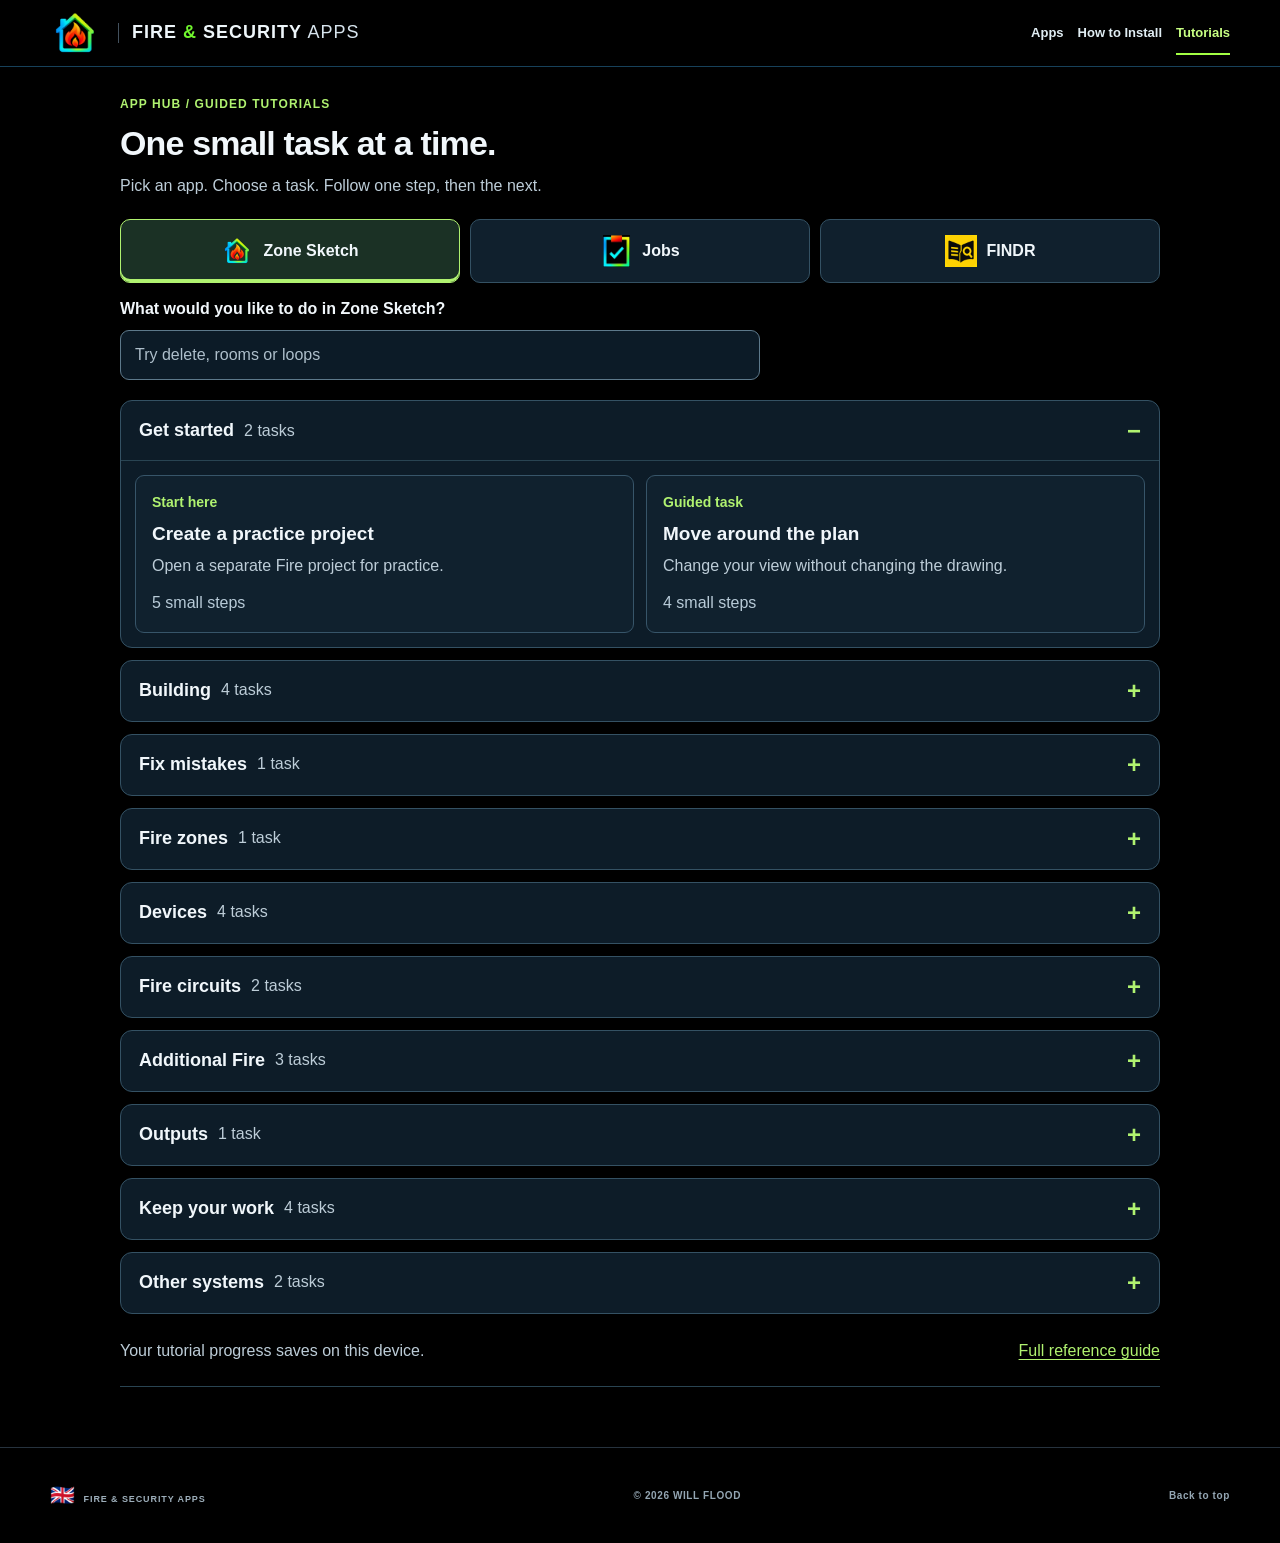
==== commit 5924073a: "Add small guided tutorial tasks for all three apps" ====
--- a/tutorials.html
+++ b/tutorials.html
@@ -4,16 +4,21 @@
   <meta charset="utf-8">
   <meta name="viewport" content="width=device-width,initial-scale=1,viewport-fit=cover">
   <meta name="theme-color" content="#080d13">
-  <meta name="description" content="Learn Zone Sketch, Jobs and FINDR with step-by-step screenshots: drawings, site visits, assets, certificates, manuals, Panel Pals and practice tools.">
+  <meta name="description" content="Learn Zone Sketch, Jobs and FINDR one small task at a time. Guided actions, real screenshots, optional help and saved progress.">
   <meta property="og:type" content="article">
   <meta property="og:title" content="Zone Sketch, Jobs and FINDR tutorials | Fire & Security App Hub">
-  <meta property="og:description" content="Practical beginner guides with real screenshots. Draw plans, organise visits, save manuals, use Panel Pals and practise with engineering tools.">
+  <meta property="og:description" content="Short guided tasks with real screenshots. Draw plans, test assets, create certificates and find manuals. Learn at your own pace.">
   <meta property="og:url" content="https://william2535.github.io/FIRE-SECURITY-APP-PORTAL/tutorials.html">
   <title>Zone Sketch, Jobs and FINDR tutorials — Fire & Security App Hub</title>
   <link rel="icon" href="assets/tutorials/zone-sketch-icon.webp">
   <link rel="stylesheet" href="styles.css?v=white-chevron-e8dc15b3">
-  <link rel="stylesheet" href="tutorials.css?v=3">
-  <script src="tutorials.js?v=2" defer></script>
+  <link rel="stylesheet" href="tutorials.css?v=4">
+  <link rel="stylesheet" href="guided-tutorials.css?v=1">
+  <script src="tutorials.js?v=3" defer></script>
+  <script src="tutorial-tasks-zone.js?v=1" defer></script>
+  <script src="tutorial-tasks-jobs.js?v=1" defer></script>
+  <script src="tutorial-tasks-findr.js?v=1" defer></script>
+  <script src="guided-tutorials.js?v=1" defer></script>
 </head>
 <body class="has-tutorials-nav tutorial-page">
 <a class="skip" href="#tutorial-main">Skip to tutorial</a>
@@ -24,7 +29,10 @@
   </div>
 </header>
 <main id="tutorial-main" class="tutorial-shell">
-  <header class="tutorial-hub-intro"><p class="tutorial-eyebrow">APP HUB / TUTORIALS</p><h1>Learn the apps, step by step.</h1><p>Choose a guide. Follow the numbered instructions, practise with example data and tap any screenshot for a closer look.</p></header>
+  <section id="guided-tutorials" hidden aria-label="Guided tutorials"></section>
+  <div id="tutorial-reference">
+  <a id="guided-return" class="guided-reference-return" href="#learn/zone-sketch" hidden>Back to guided tasks</a>
+  <header class="tutorial-hub-intro"><p class="tutorial-eyebrow">APP HUB / TUTORIALS</p><h1>Learn the apps, step by step.</h1><p>Full reference guides. Choose an app, jump to a topic and tap any screenshot for a closer look.</p></header>
   <nav class="tutorial-app-picker" aria-label="Choose an app tutorial"><a href="#zone-sketch" data-guide-link="zone-sketch"><img src="assets/tutorials/zone-sketch-icon.webp" alt="" width="48" height="48"><span><strong>Zone Sketch</strong><small>Buildings, devices, loops and drawings</small></span></a><a href="#jobs" data-guide-link="jobs"><img src="assets/jobs-authentic.webp" alt="" width="48" height="48"><span><strong>Jobs</strong><small>Sites, visits, assets and certificates</small></span></a><a href="#findr" data-guide-link="findr"><img src="assets/tutorials/findr-icon.png" alt="" width="48" height="48"><span><strong>FINDR</strong><small>Manuals, Panel Pals and practice tools</small></span></a></nav>
   <section class="tutorial-guide" id="zone-sketch" aria-labelledby="zone-sketch-title">
   <header class="tutorial-hero">
@@ -735,6 +743,7 @@
         <details><summary>Does Request persistent storage back up my records?</summary><p>No. It asks the browser to protect local storage, and the browser decides. It does not copy your data to another device or a cloud account. Keep the files described in <a href="#findr-backups">Keep a copy</a>.</p></details>
       </section>
 </article></div></section>
+  </div>
 </main>
 <footer class="footer"><div class="shell footer-inner"><span class="footer-brand"><span class="footer-uk-flag" role="img" aria-label="United Kingdom flag">🇬🇧</span><small>FIRE &amp; SECURITY APPS</small></span><span>© 2026 WILL FLOOD</span><a href="#tutorial-main">Back to top</a></div></footer>
 <dialog id="screenshot-viewer" aria-labelledby="screenshot-caption"><header class="screenshot-viewer-toolbar"><p id="screenshot-caption"></p><button type="button" id="screenshot-size">Zoom in</button><button type="button" id="screenshot-close">Close</button></header><div class="screenshot-stage"><img id="screenshot-image" alt=""></div></dialog>
--- a/guided-tutorials.css
+++ b/guided-tutorials.css
@@ -0,0 +1,329 @@
+/* Guided tasks only. The complete reference guides keep their existing styles. */
+#guided-tutorials {
+  --guided-accent: #b0f270;
+  --guided-ink: #f1f7fb;
+  --guided-muted: #bdcdd8;
+  --guided-surface: #10212e;
+  --guided-border: #345163;
+  width: min(1040px, 100%);
+  margin: 0 auto;
+  padding: 28px 0 40px;
+  color: var(--guided-ink);
+  font-size: 16px;
+  line-height: 1.55;
+  overflow-wrap: break-word;
+  scroll-margin-top: calc(var(--tutorial-header-height, 80px) + 16px);
+}
+
+#guided-tutorials[data-app="jobs"] { --guided-accent: #70d9f2; }
+#guided-tutorials[data-app="findr"] { --guided-accent: #ffdf35; }
+#guided-tutorials[data-app="zone-sketch"] { --guided-accent: #b0f270; }
+#guided-tutorials[hidden], #guided-tutorials [hidden], .guided-reference-return[hidden] { display: none !important; }
+#guided-tutorials *, #guided-tutorials *::before, #guided-tutorials *::after { box-sizing: border-box; }
+#guided-tutorials :is(h1, h2, h3, p, figure) { margin: 0; }
+#guided-tutorials :is(h1, h2, h3) { color: var(--guided-ink); font-weight: 750; line-height: 1.25; }
+#guided-tutorials p { color: var(--guided-muted); }
+#guided-tutorials strong { color: var(--guided-ink); }
+#guided-tutorials :is(a, button, input, summary) { -webkit-tap-highlight-color: transparent; }
+#guided-tutorials :is(a, button, summary, input, [tabindex]):focus-visible,
+.guided-reference-return:focus-visible {
+  outline: 3px solid var(--guided-accent, #b0f270);
+  outline-offset: 4px;
+}
+#guided-tutorials :is(button, input) { font: inherit; }
+#guided-tutorials button { cursor: pointer; }
+#guided-tutorials a { text-underline-offset: .2em; }
+#guided-tutorials :is(a, button, summary) { touch-action: manipulation; }
+
+/* Keep the introduction short enough that the task choices remain close by. */
+#guided-tutorials .guided-intro { max-width: 720px; margin-bottom: 20px; }
+#guided-tutorials .tutorial-eyebrow,
+#guided-tutorials .guided-intro .eyebrow {
+  margin-bottom: 8px;
+  color: var(--guided-accent);
+  font-size: 12px;
+  font-weight: 750;
+  letter-spacing: .09em;
+  text-transform: uppercase;
+}
+#guided-tutorials .guided-intro h1 { font-size: clamp(26px, 3vw, 34px); letter-spacing: -.025em; }
+#guided-tutorials .guided-intro h1 + p { margin-top: 10px; max-width: 66ch; }
+
+#guided-tutorials .guided-apps {
+  display: grid;
+  grid-template-columns: repeat(3, minmax(0, 1fr));
+  gap: 10px;
+  margin: 0 0 14px;
+  font-size: 16px;
+  line-height: 1.25;
+}
+#guided-tutorials .guided-apps a {
+  --tab-accent: #b0f270;
+  display: flex;
+  align-items: center;
+  justify-content: center;
+  gap: 10px;
+  min-width: 0;
+  min-height: 64px;
+  padding: 10px 12px;
+  border: 1px solid var(--guided-border);
+  border-radius: 10px;
+  background: #10202d;
+  color: var(--guided-ink);
+  text-align: center;
+  font-weight: 700;
+  text-decoration: none;
+}
+#guided-tutorials .guided-apps a[data-learn-app="jobs"] { --tab-accent: #70d9f2; }
+#guided-tutorials .guided-apps a[data-learn-app="findr"] { --tab-accent: #ffdf35; }
+#guided-tutorials .guided-apps img { flex: none; width: 32px; height: 32px; object-fit: contain; }
+#guided-tutorials .guided-apps a[aria-current]:not([aria-current="false"]) {
+  border-color: var(--tab-accent);
+  box-shadow: inset 0 -3px var(--tab-accent);
+  background: #183141;
+}
+#guided-tutorials .guided-apps a[data-learn-app="zone-sketch"][aria-current]:not([aria-current="false"]) { background: #1b3125; }
+#guided-tutorials .guided-apps a[data-learn-app="findr"][aria-current]:not([aria-current="false"]) { background: #302d19; }
+
+#guided-tutorials .guided-utility {
+  display: flex;
+  align-items: center;
+  justify-content: space-between;
+  flex-wrap: wrap;
+  gap: 8px 20px;
+  margin: 0 0 20px;
+  padding: 4px 0 12px;
+  border-bottom: 1px solid #294452;
+  color: var(--guided-muted);
+}
+#guided-tutorials .guided-utility label { display: inline-flex; align-items: center; gap: 10px; min-height: 44px; cursor: pointer; }
+#guided-tutorials .guided-utility input[type="checkbox"] { flex: none; width: 21px; height: 21px; margin: 0; accent-color: var(--guided-accent); }
+#guided-tutorials .guided-utility a,
+#guided-tutorials .guided-player-top a,
+#guided-tutorials .guided-player-links a {
+  display: inline-flex;
+  align-items: center;
+  min-height: 44px;
+  padding: 8px 0;
+  color: var(--guided-accent);
+  text-decoration: underline;
+}
+#guided-tutorials .guided-utility p { flex: 1 1 280px; }
+
+/* A single resume card, a labelled search, then collapsible categories. */
+#guided-tutorials .guided-resume {
+  display: grid;
+  grid-template-columns: minmax(0, 1fr) auto;
+  gap: 8px 20px;
+  align-items: center;
+  margin-bottom: 20px;
+  padding: 18px 20px;
+  border: 1px solid var(--guided-accent);
+  border-radius: 12px;
+  background: #122a35;
+}
+#guided-tutorials .guided-resume h2 { font-size: 20px; }
+#guided-tutorials .guided-resume > :not(a) { grid-column: 1; }
+#guided-tutorials .guided-resume p { grid-column: 1; }
+#guided-tutorials .guided-resume a { grid-column: 2; grid-row: 1 / span 3; }
+#guided-tutorials .guided-search { display: block; max-width: 640px; margin-bottom: 20px; }
+#guided-tutorials .guided-search label { display: block; margin-bottom: 8px; color: var(--guided-ink); font-weight: 700; }
+#guided-tutorials #guided-search {
+  display: block;
+  width: 100%;
+  min-height: 50px;
+  margin: 0;
+  padding: 12px 14px;
+  border: 1px solid #5d798b;
+  border-radius: 9px;
+  background: #0c1b27;
+  color: var(--guided-ink);
+  appearance: auto;
+}
+#guided-tutorials #guided-search::placeholder { color: #aebfcb; opacity: 1; }
+#guided-tutorials #guided-search::-webkit-search-cancel-button { cursor: pointer; }
+#guided-tutorials .guided-group { margin-bottom: 12px; border: 1px solid var(--guided-border); border-radius: 12px; background: #0d1c28; }
+#guided-tutorials .guided-group > summary {
+  display: flex;
+  align-items: center;
+  gap: 10px;
+  min-height: 60px;
+  padding: 14px 18px;
+  color: var(--guided-ink);
+  font-size: 18px;
+  font-weight: 700;
+  line-height: 1.4;
+  list-style: none;
+  cursor: pointer;
+  border-radius: 11px;
+}
+#guided-tutorials .guided-group > summary::-webkit-details-marker { display: none; }
+#guided-tutorials .guided-group > summary::after { content: "+"; flex: none; margin-left: auto; font-size: 24px; line-height: 1; color: var(--guided-accent); }
+#guided-tutorials .guided-group[open] > summary::after { content: "−"; }
+#guided-tutorials .guided-group > summary :is(small, .count) { color: var(--guided-muted); font-size: 16px; font-weight: 500; }
+#guided-tutorials .guided-group[open] > summary { border-bottom: 1px solid #294452; border-radius: 11px 11px 0 0; }
+#guided-tutorials .guided-task-grid { display: grid; grid-template-columns: repeat(2, minmax(0, 1fr)); gap: 12px; padding: 14px; }
+#guided-tutorials .guided-task {
+  display: flex;
+  flex-direction: column;
+  align-items: flex-start;
+  gap: 8px;
+  min-width: 0;
+  padding: 16px;
+  border: 1px solid #375569;
+  border-radius: 9px;
+  background: var(--guided-surface);
+  color: var(--guided-ink);
+  text-decoration: none;
+}
+#guided-tutorials .guided-task h3 { font-size: 19px; }
+#guided-tutorials .guided-task .goal { color: var(--guided-muted); font-size: 16px; }
+#guided-tutorials .guided-task :is(small, .stepcount) { display: block; margin-top: auto; padding-top: 4px; color: #b8cbd8; font-size: 16px; }
+#guided-tutorials .guided-task-status { color: var(--guided-accent); font-size: 14px; font-weight: 750; }
+
+/* The player gives one action and one visible result at a time. */
+#guided-tutorials #guided-player, #guided-tutorials #guided-complete { width: min(800px, 100%); margin: 0 auto; }
+#guided-tutorials .guided-player-top { display: flex; align-items: center; justify-content: space-between; flex-wrap: wrap; gap: 8px 20px; margin-bottom: 12px; }
+#guided-tutorials .guided-player-top > span { color: var(--guided-muted); }
+#guided-tutorials .guided-task-heading { margin-bottom: 14px; }
+#guided-tutorials .guided-task-heading :is(h1, h2) { font-size: clamp(23px, 2.5vw, 29px); letter-spacing: -.02em; }
+#guided-tutorials .guided-task-heading p { margin-top: 8px; }
+#guided-tutorials .guided-progress-label { margin: 0 0 8px; color: var(--guided-muted); font-weight: 650; }
+#guided-tutorials progress { display: block; width: 100%; height: 7px; margin: 0 0 20px; border: 0; border-radius: 20px; overflow: hidden; background: #2b4352; color: var(--guided-accent); accent-color: var(--guided-accent); appearance: none; }
+#guided-tutorials progress::-webkit-progress-bar { background: #2b4352; border-radius: 20px; }
+#guided-tutorials progress::-webkit-progress-value { background: var(--guided-accent); border-radius: 20px; }
+#guided-tutorials progress::-moz-progress-bar { background: var(--guided-accent); border-radius: 20px; }
+#guided-tutorials .guided-step { min-width: 0; padding: 24px; border: 1px solid var(--guided-border); border-top: 3px solid var(--guided-accent); border-radius: 12px; background: var(--guided-surface); }
+#guided-tutorials .guided-step :is(h2, h3) { margin-bottom: 14px; font-size: clamp(22px, 2.2vw, 26px); }
+#guided-tutorials .guided-step .guided-instruction { max-width: 62ch; margin-bottom: 18px; color: var(--guided-ink); font-size: 18px; line-height: 1.6; }
+#guided-tutorials .guided-step .guided-check { margin-bottom: 18px; padding: 12px 14px; border-left: 3px solid var(--guided-accent); border-radius: 0 7px 7px 0; background: #193344; color: #d9e6ed; }
+#guided-tutorials .guided-check strong { display: block; margin-bottom: 3px; }
+#guided-tutorials .guided-example { width: min(100%, 300px); margin: 18px auto 0; }
+#guided-tutorials .guided-example .screenshot-link { display: block; padding: 6px; border: 1px solid #53798c; border-radius: 10px; background: #08131d; box-shadow: none; transition: none; }
+#guided-tutorials .guided-example img { display: block; width: 100%; height: auto; max-height: 300px; margin: 0 auto; border-radius: 5px; object-fit: contain; }
+#guided-tutorials .guided-image-label { display: block; margin-top: 6px; padding: 6px 4px; color: #e6f5fc; background: #173343; border-radius: 5px; text-align: center; font-size: 16px; font-weight: 650; line-height: 1.4; }
+#guided-tutorials .guided-example figcaption { margin-top: 8px; color: var(--guided-muted); text-align: center; font-size: 16px; line-height: 1.45; }
+#guided-tutorials .guided-hint { margin-top: 18px; border-top: 1px solid #345163; }
+#guided-tutorials .guided-hint summary { min-height: 48px; padding: 12px 0; color: var(--guided-accent); font-weight: 650; cursor: pointer; }
+#guided-tutorials .guided-hint > :not(summary) { margin: 0 0 14px; color: var(--guided-muted); }
+#guided-tutorials .guided-hint > :last-child { margin-bottom: 0; }
+#guided-tutorials .guided-step-actions {
+  position: sticky;
+  bottom: 0;
+  z-index: 4;
+  display: grid;
+  grid-template-columns: minmax(0, .8fr) minmax(0, 1.2fr);
+  gap: 12px;
+  margin: 12px 0 20px;
+  padding: 12px 0 max(12px, env(safe-area-inset-bottom, 0px));
+  border-bottom: 1px solid #294452;
+  background: #080f17;
+}
+#guided-tutorials button,
+#guided-tutorials .guided-primary,
+#guided-tutorials .guided-resume a,
+#guided-tutorials .guided-complete-actions a {
+  display: inline-flex;
+  align-items: center;
+  justify-content: center;
+  gap: 8px;
+  min-width: 0;
+  min-height: 48px;
+  padding: 11px 16px;
+  border: 1px solid #59788c;
+  border-radius: 9px;
+  background: #142d3d;
+  color: var(--guided-ink);
+  font-size: 16px;
+  font-weight: 700;
+  line-height: 1.45;
+  text-align: center;
+  text-decoration: none;
+}
+#guided-tutorials [data-action="next"],
+#guided-tutorials .guided-primary,
+#guided-tutorials .guided-resume a,
+#guided-tutorials .guided-complete-actions a:first-child {
+  border-color: var(--guided-accent);
+  background: var(--guided-accent);
+  color: #102010;
+}
+#guided-tutorials button:disabled { opacity: .55; cursor: not-allowed; }
+#guided-tutorials .guided-step-list { margin-bottom: 14px; border: 1px solid var(--guided-border); border-radius: 9px; background: #0e202c; }
+#guided-tutorials .guided-step-list summary { min-height: 48px; padding: 12px 16px; color: var(--guided-muted); font-weight: 650; cursor: pointer; }
+#guided-tutorials .guided-step-list ol { margin: 0 0 12px; padding: 0 18px 0 40px; }
+#guided-tutorials .guided-step-list li { padding-left: 4px; color: var(--guided-muted); }
+#guided-tutorials .guided-step-list li::marker { color: var(--guided-accent); }
+#guided-tutorials .guided-step-list a { display: inline-block; min-height: 44px; padding: 10px 0; color: var(--guided-ink); text-decoration: underline; }
+#guided-tutorials .guided-step-list [aria-current] { color: var(--guided-accent); font-weight: 750; }
+#guided-tutorials .guided-step-list small { display: block; padding-bottom: 10px; color: var(--guided-muted); font-size: 16px; }
+#guided-tutorials .guided-player-links { display: flex; align-items: center; flex-wrap: wrap; gap: 8px 22px; padding-bottom: 8px; }
+#guided-tutorials .guided-player-links button { min-height: 44px; background: transparent; font-weight: 550; }
+
+#guided-tutorials #guided-complete { padding: 24px; border: 1px solid var(--guided-accent); border-radius: 12px; background: #102631; }
+#guided-tutorials #guided-complete :is(h2, h3) { margin-bottom: 12px; font-size: clamp(24px, 3vw, 30px); }
+#guided-tutorials #guided-complete p + p { margin-top: 12px; }
+#guided-tutorials .guided-complete-actions { display: flex; flex-wrap: wrap; gap: 12px; margin-top: 22px; }
+#guided-tutorials .guided-empty { padding: 24px 18px; border: 1px solid var(--guided-border); border-radius: 10px; background: var(--guided-surface); }
+#guided-tutorials .guided-storage-note { margin-top: 14px; color: var(--guided-muted); font-size: 16px; }
+#guided-tutorials .guided-utility .guided-storage-note { margin-top: 0; }
+#guided-tutorials .guided-practice-note { max-width: 70ch; margin-top: 12px; color: var(--guided-muted); }
+.tutorial-page .guided-sr-only { position: absolute; width: 1px; height: 1px; padding: 0; margin: -1px; overflow: hidden; clip: rect(0, 0, 0, 0); clip-path: inset(50%); white-space: nowrap; border: 0; }
+.tutorial-page .guided-reference-return { display: inline-flex; align-items: center; min-height: 44px; margin-top: 20px; padding: 8px 12px; border: 1px solid #446477; border-radius: 8px; color: #c6f395; background: #132632; font-size: 16px; text-decoration: underline; text-underline-offset: .2em; }
+
+@media (hover: hover) {
+  #guided-tutorials :is(.guided-task, .guided-apps a):hover { border-color: var(--guided-accent); background: #193344; }
+  #guided-tutorials button:not(:disabled):hover { border-color: var(--guided-accent); }
+  #guided-tutorials .guided-group > summary:hover { background: #18303f; }
+  #guided-tutorials .guided-example .screenshot-link:hover { border-color: var(--guided-accent); }
+}
+
+@media (min-width: 760px) {
+  #guided-tutorials .guided-step:has(.guided-example) { display: grid; grid-template-columns: minmax(0, 1fr) minmax(180px, 250px); column-gap: 24px; align-items: start; }
+  #guided-tutorials .guided-step:has(.guided-example) > :not(.guided-example) { grid-column: 1; }
+  #guided-tutorials .guided-step .guided-example { grid-column: 2; grid-row: 1 / span 5; margin: 0; width: 100%; }
+}
+
+@media (max-width: 600px) {
+  #guided-tutorials { padding: 20px 0 28px; }
+  #guided-tutorials .guided-task-grid { grid-template-columns: minmax(0, 1fr); padding: 10px; gap: 10px; }
+  #guided-tutorials .guided-task { padding: 14px; }
+  #guided-tutorials .guided-resume { grid-template-columns: minmax(0, 1fr); padding: 16px; }
+  #guided-tutorials .guided-resume a { grid-column: 1; grid-row: auto; margin-top: 4px; }
+  #guided-tutorials .guided-step { padding: 18px; }
+  #guided-tutorials .guided-example img { max-height: 220px; }
+  #guided-tutorials .guided-group > summary { padding: 13px 14px; }
+  #guided-tutorials .guided-complete-actions { flex-direction: column; align-items: stretch; }
+  #guided-tutorials #guided-complete { padding: 20px; }
+}
+
+@media (max-width: 440px) {
+  #guided-tutorials .guided-apps { gap: 8px; }
+  #guided-tutorials .guided-apps a { flex-direction: column; gap: 6px; padding: 9px 5px; min-height: 76px; }
+  #guided-tutorials .guided-apps img { width: 32px; height: 32px; }
+  #guided-tutorials .guided-apps a span { min-width: 0; }
+  #guided-tutorials .guided-step { padding: 16px; }
+  #guided-tutorials .guided-step-actions { gap: 8px; }
+  #guided-tutorials .guided-step-actions button { padding-inline: 10px; }
+  #guided-tutorials .guided-player-links { align-items: stretch; flex-direction: column; gap: 4px; }
+  #guided-tutorials .guided-player-links button { align-self: flex-start; margin-top: 6px; }
+}
+
+@media (prefers-reduced-motion: reduce) {
+  #guided-tutorials, #guided-tutorials *, #guided-tutorials *::before, #guided-tutorials *::after {
+    scroll-behavior: auto !important;
+    animation: none !important;
+    transition: none !important;
+  }
+}
+
+@media (forced-colors: active) {
+  #guided-tutorials .guided-apps a[aria-current]:not([aria-current="false"]),
+  #guided-tutorials .guided-task { border: 2px solid ButtonText; }
+  #guided-tutorials .guided-apps a[aria-current]:not([aria-current="false"]) { outline: 2px solid Highlight; outline-offset: -5px; }
+  #guided-tutorials progress { appearance: auto; }
+}
+
+@media print {
+  #guided-tutorials, .guided-reference-return { display: none !important; }
+}
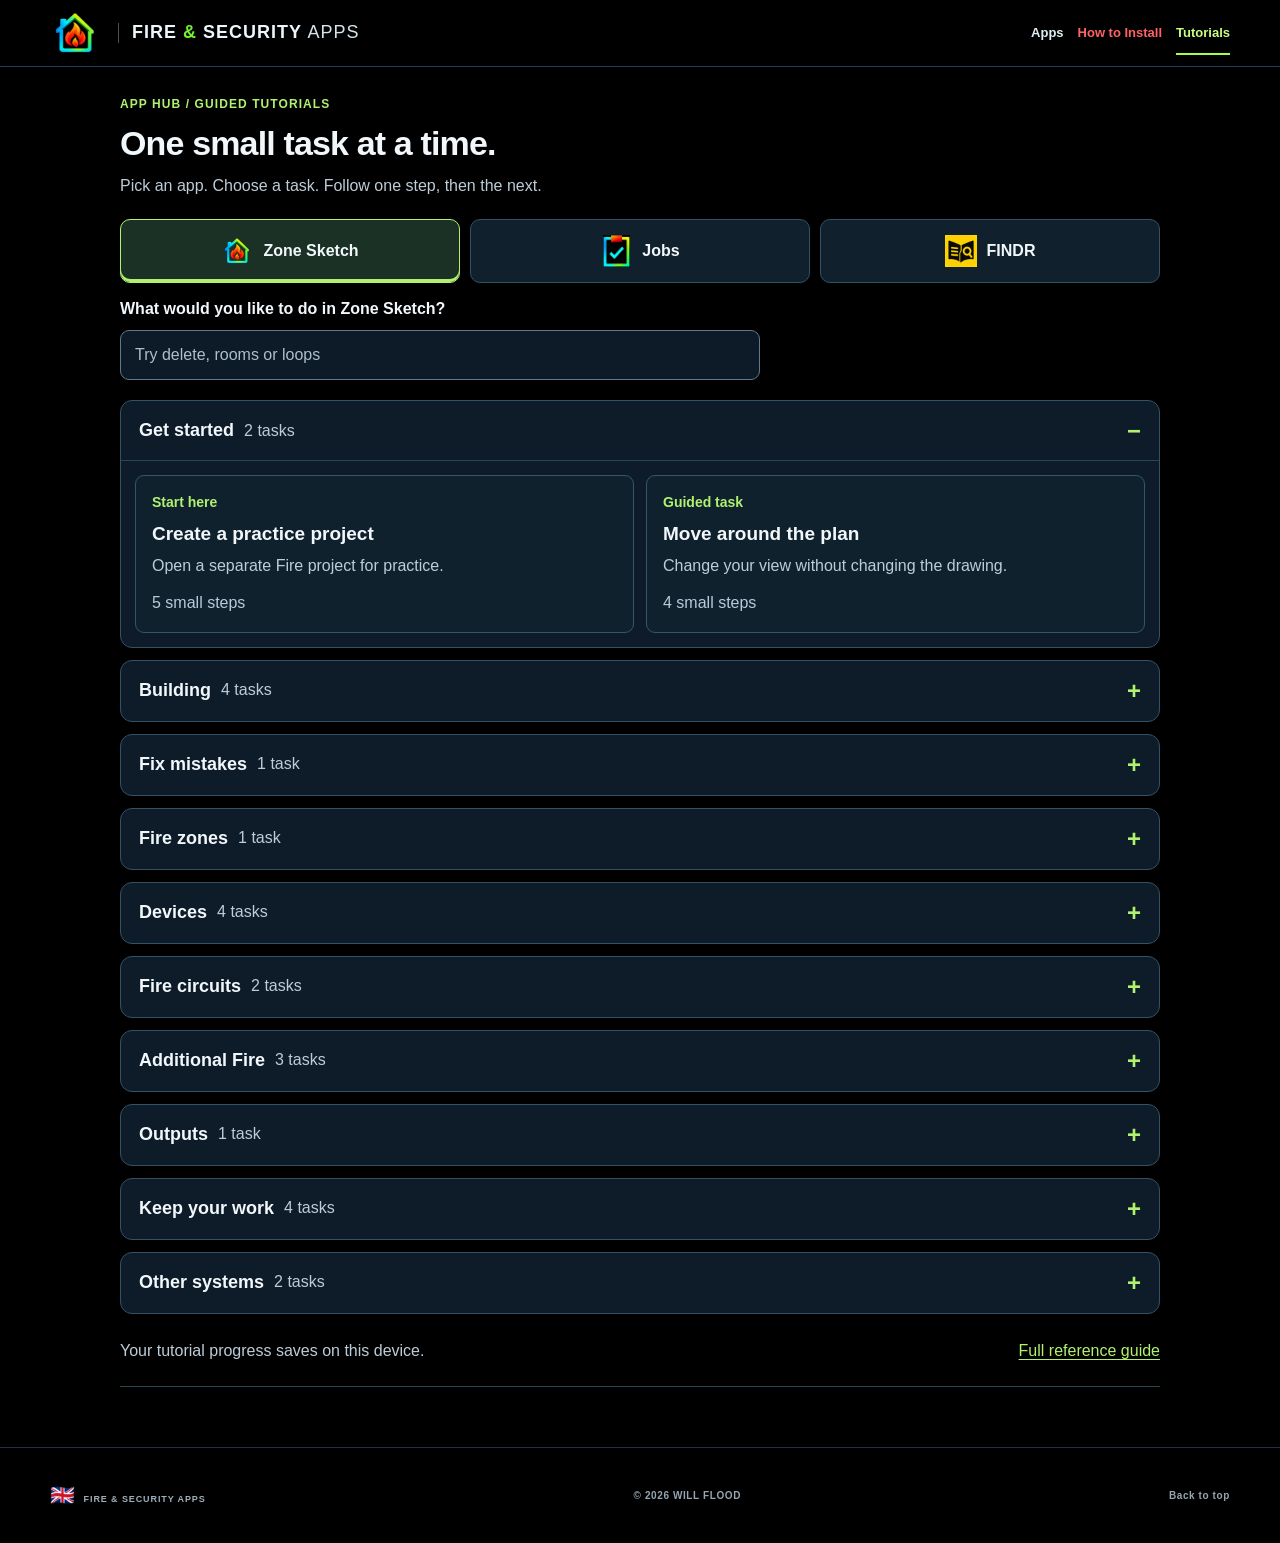
==== commit 8145151a: "Use red for How to Install navigation" ====
--- a/tutorials.html
+++ b/tutorials.html
@@ -19,7 +19,7 @@
   <script src="tutorial-tasks-jobs.js?v=1" defer></script>
   <script src="tutorial-tasks-findr.js?v=1" defer></script>
   <script src="guided-tutorials.js?v=1" defer></script>
-</head>
+<style>.has-tutorials-nav .site-header .portal-navigation > a[href="#install"],.has-tutorials-nav .site-header .portal-navigation > a[href="index.html#install"]{color:#ff6262}</style></head>
 <body class="has-tutorials-nav tutorial-page">
 <a class="skip" href="#tutorial-main">Skip to tutorial</a>
 <header class="site-header">
